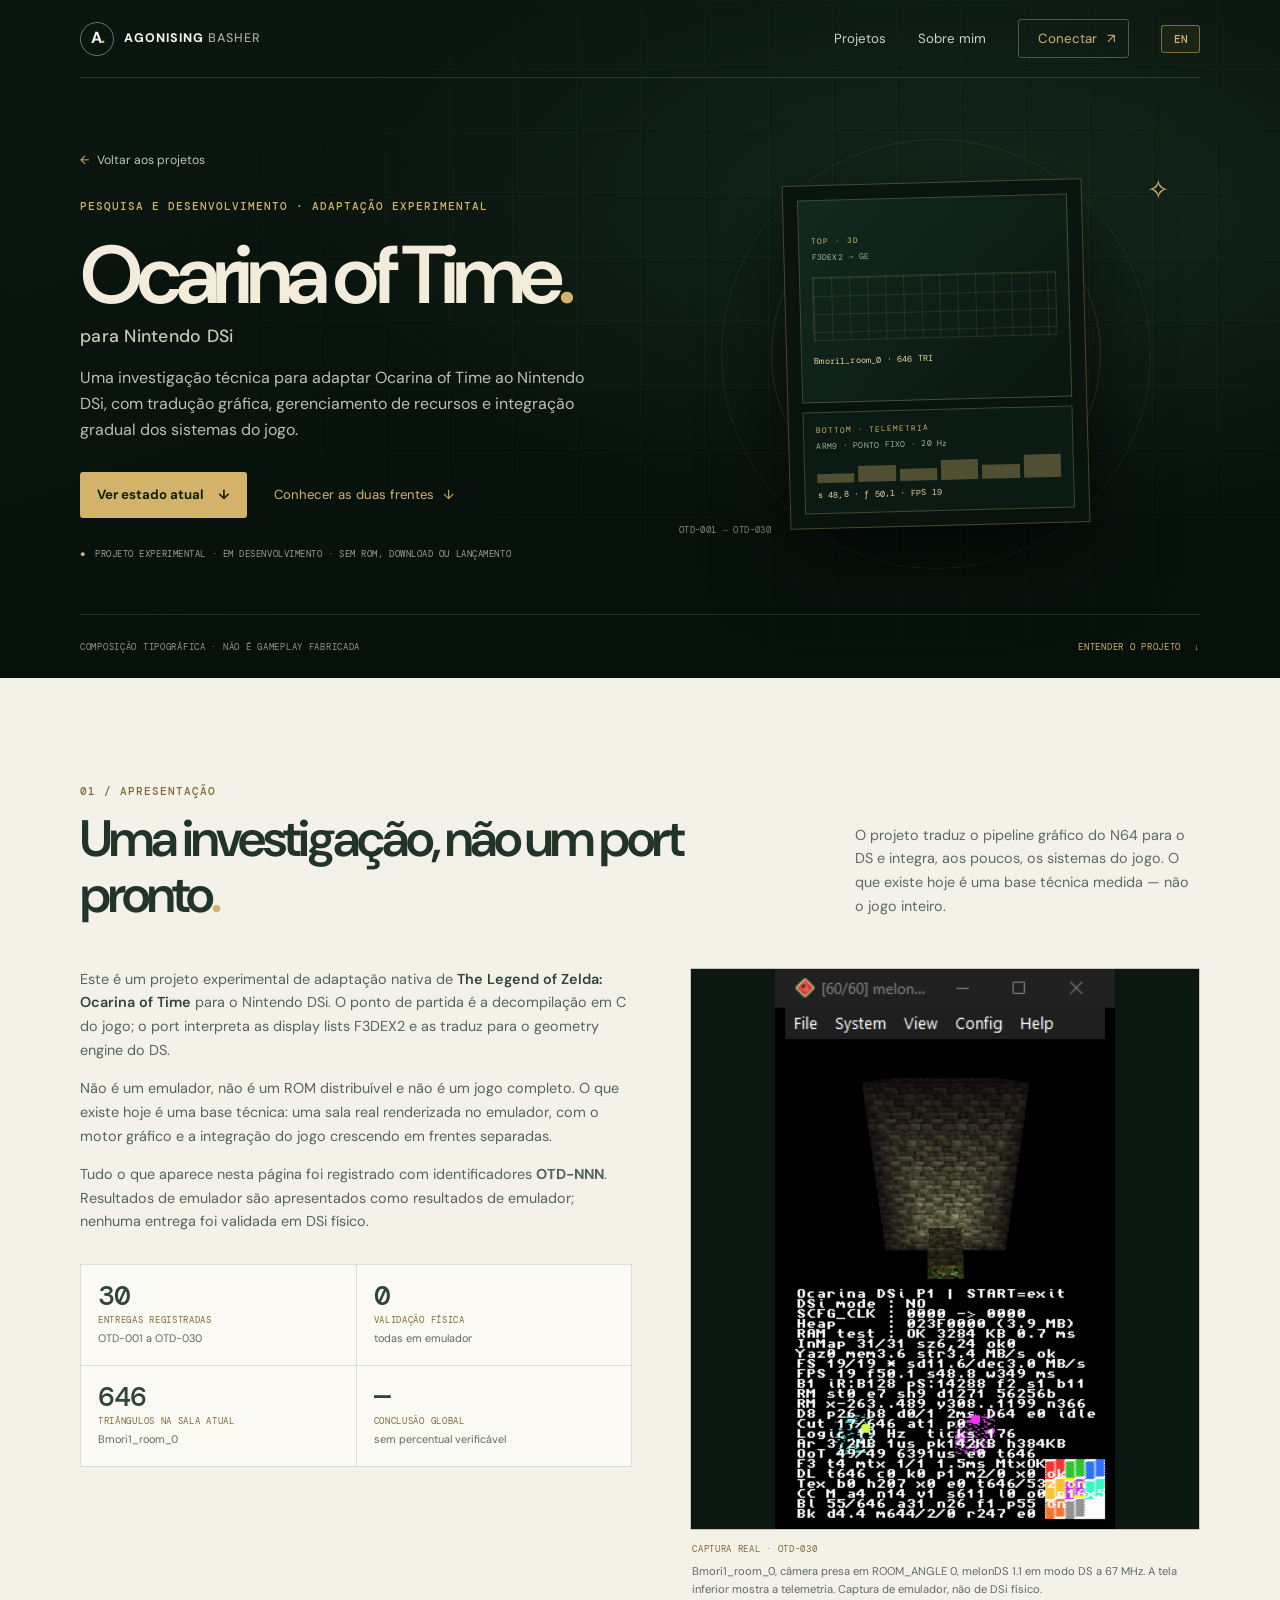
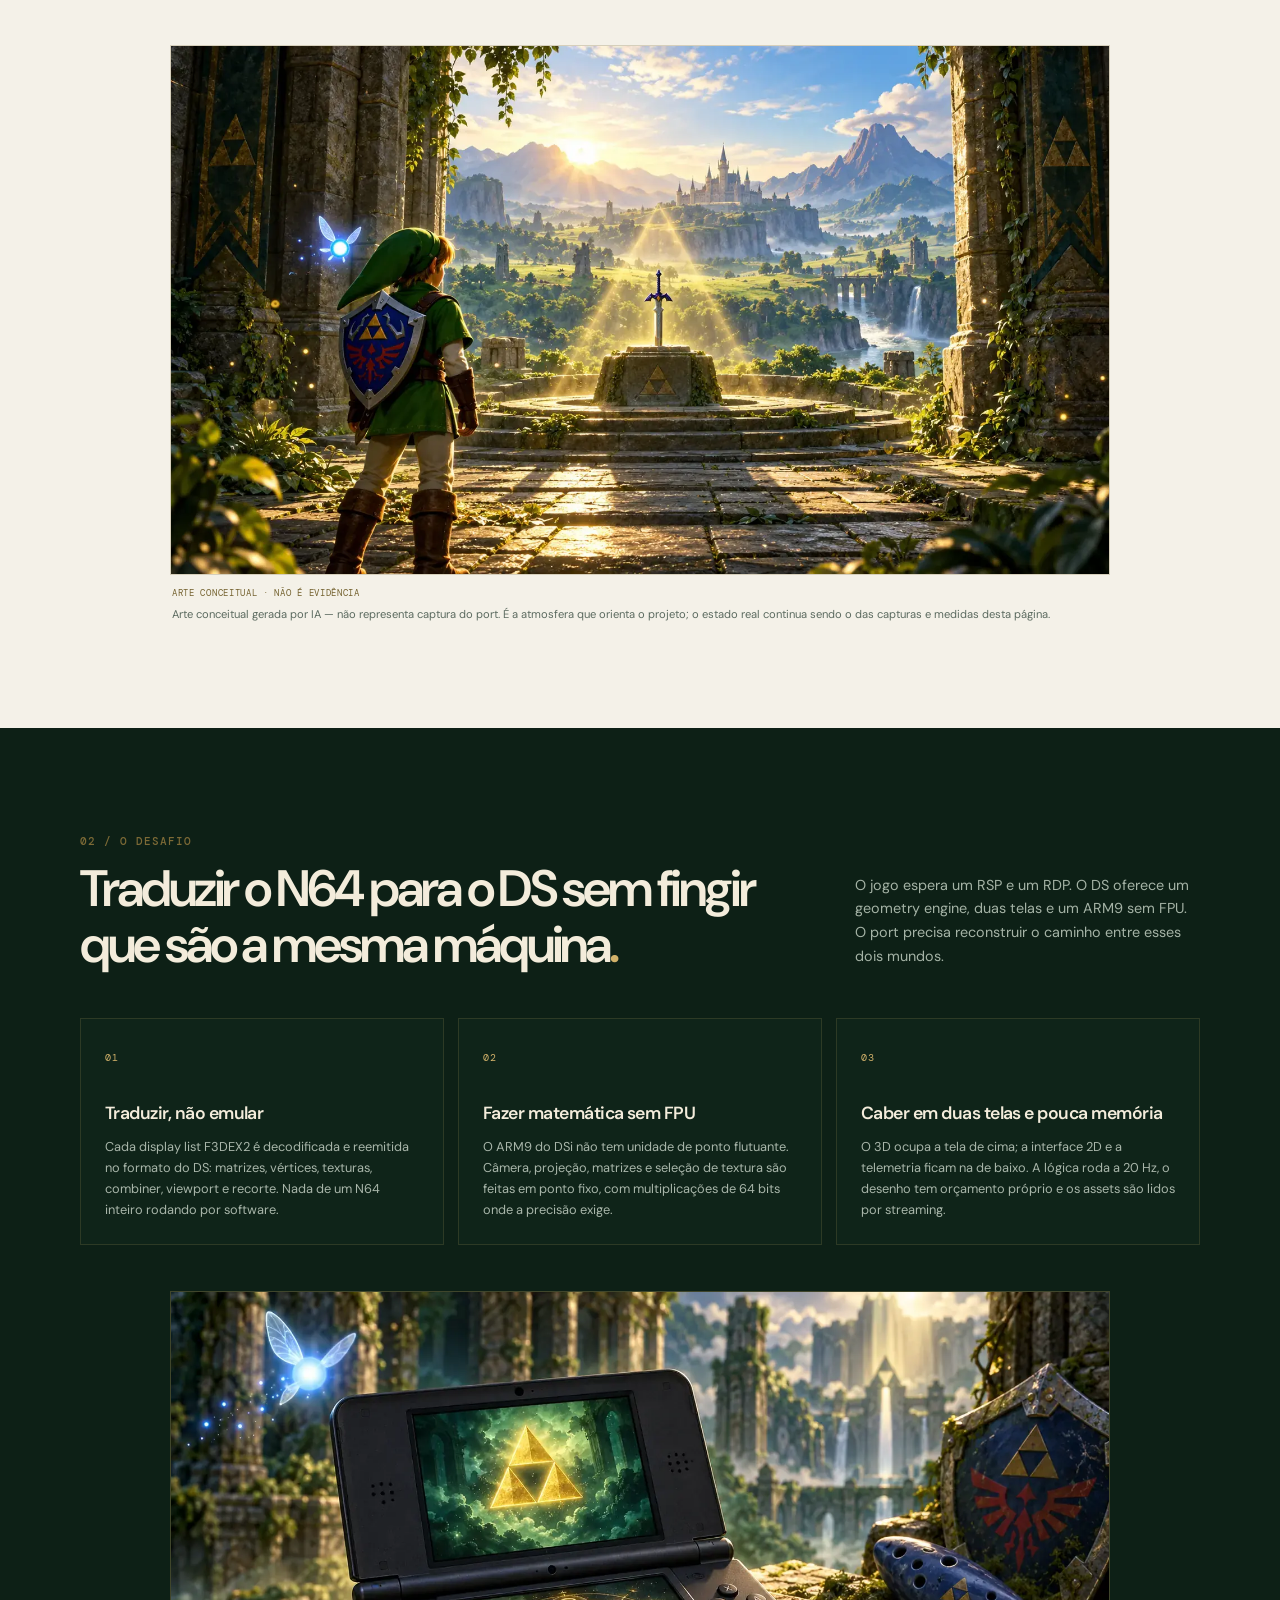
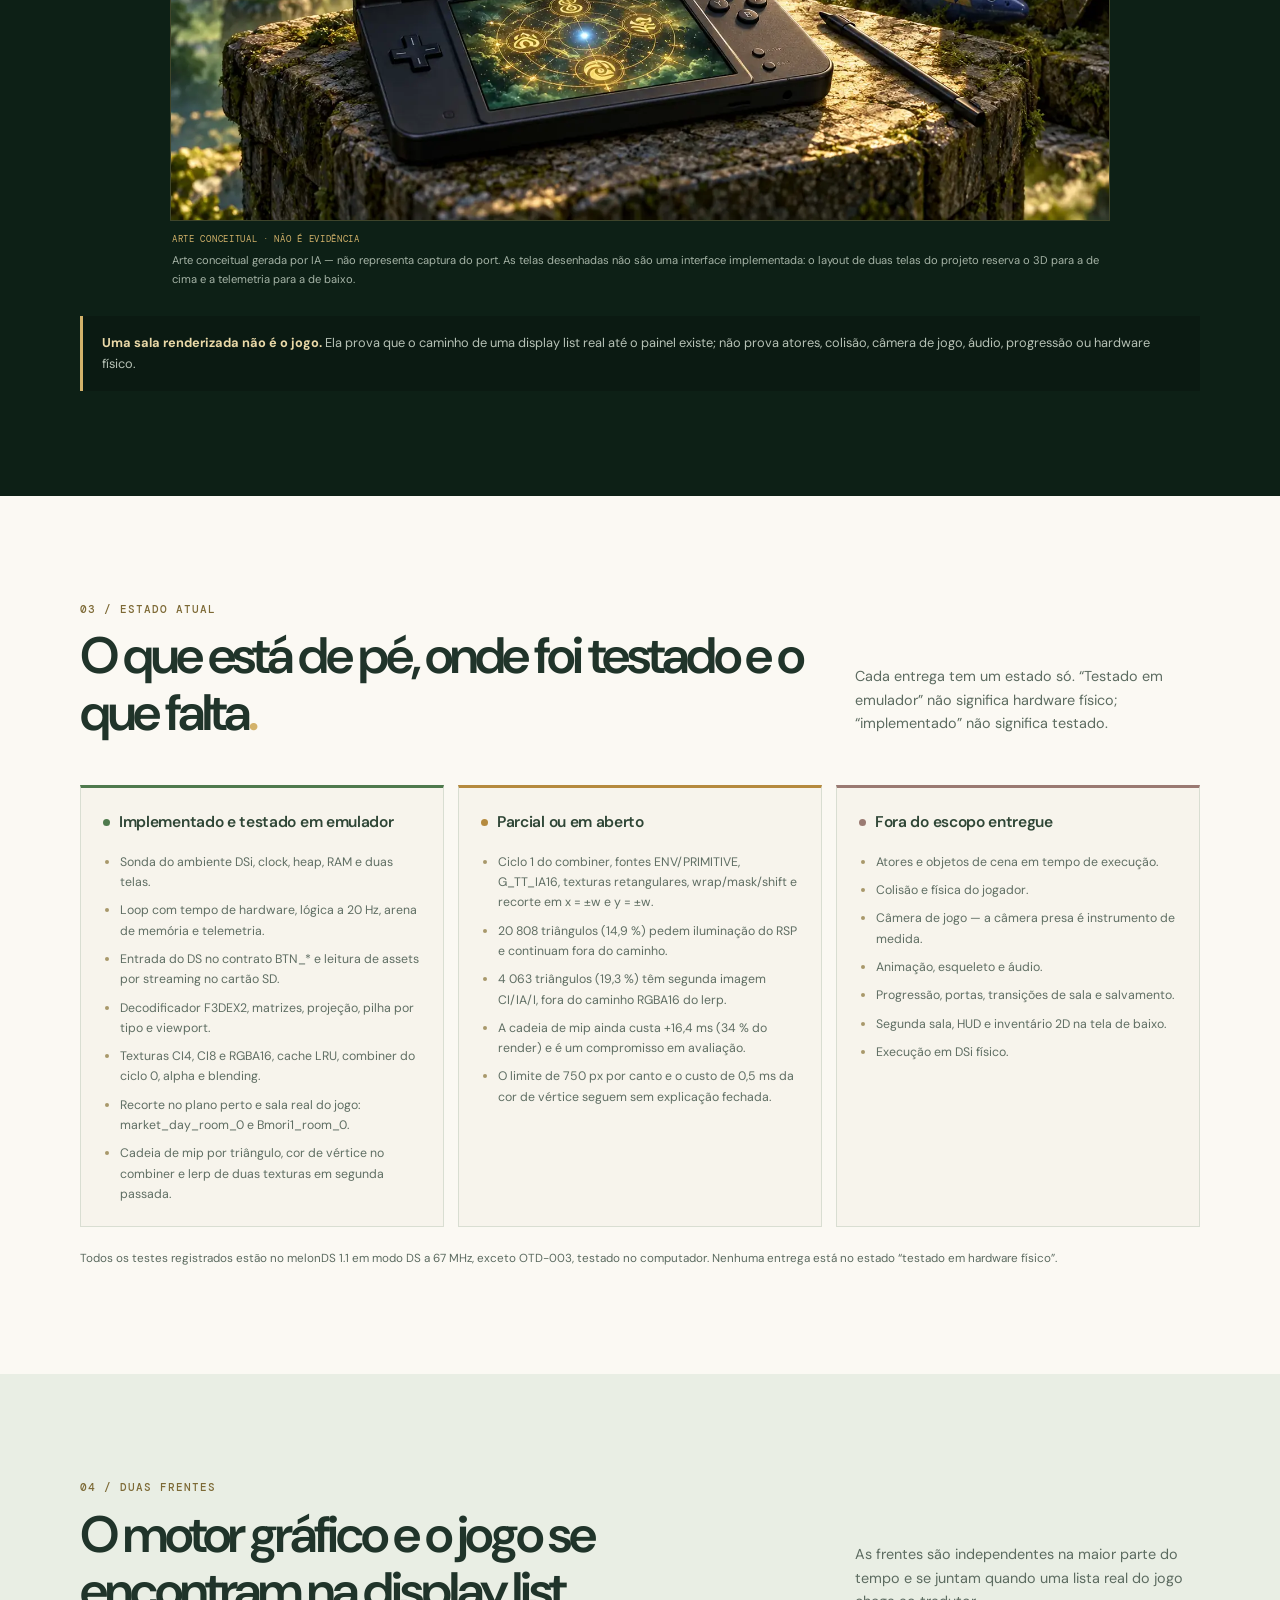
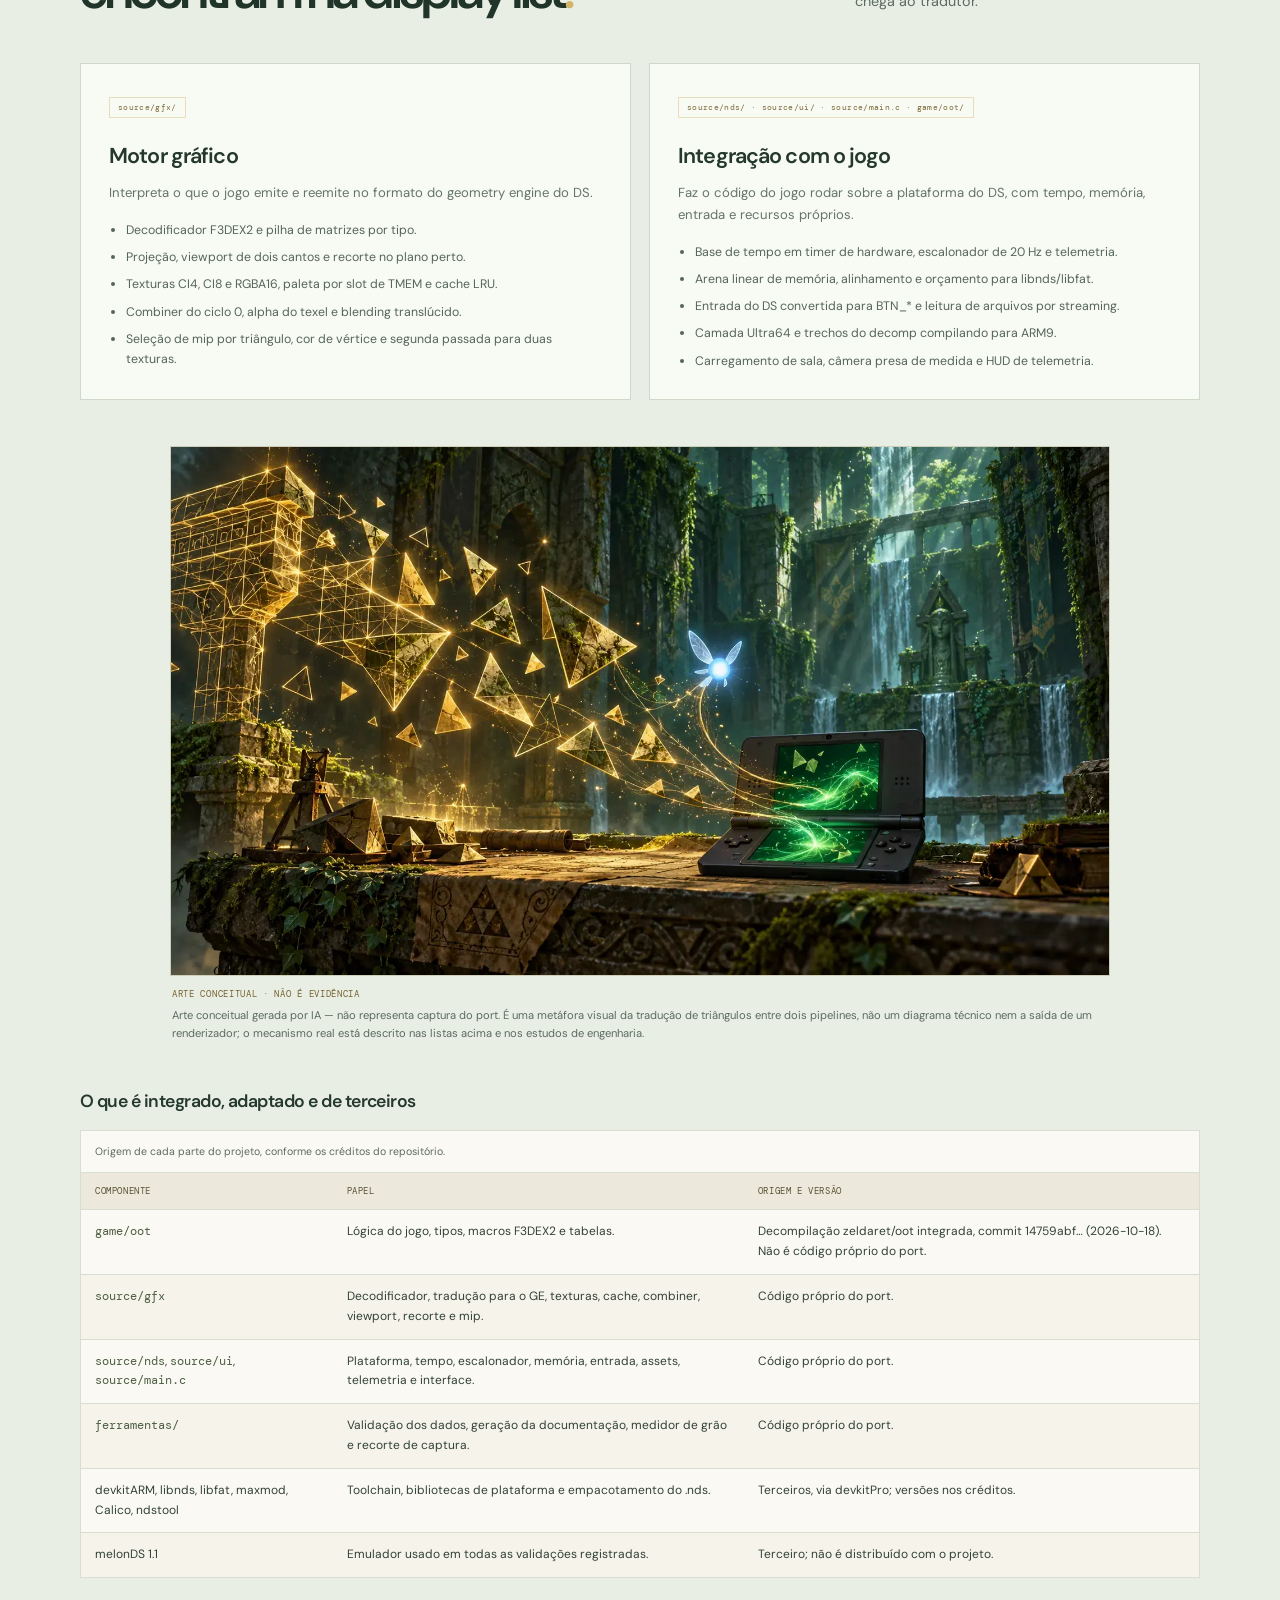
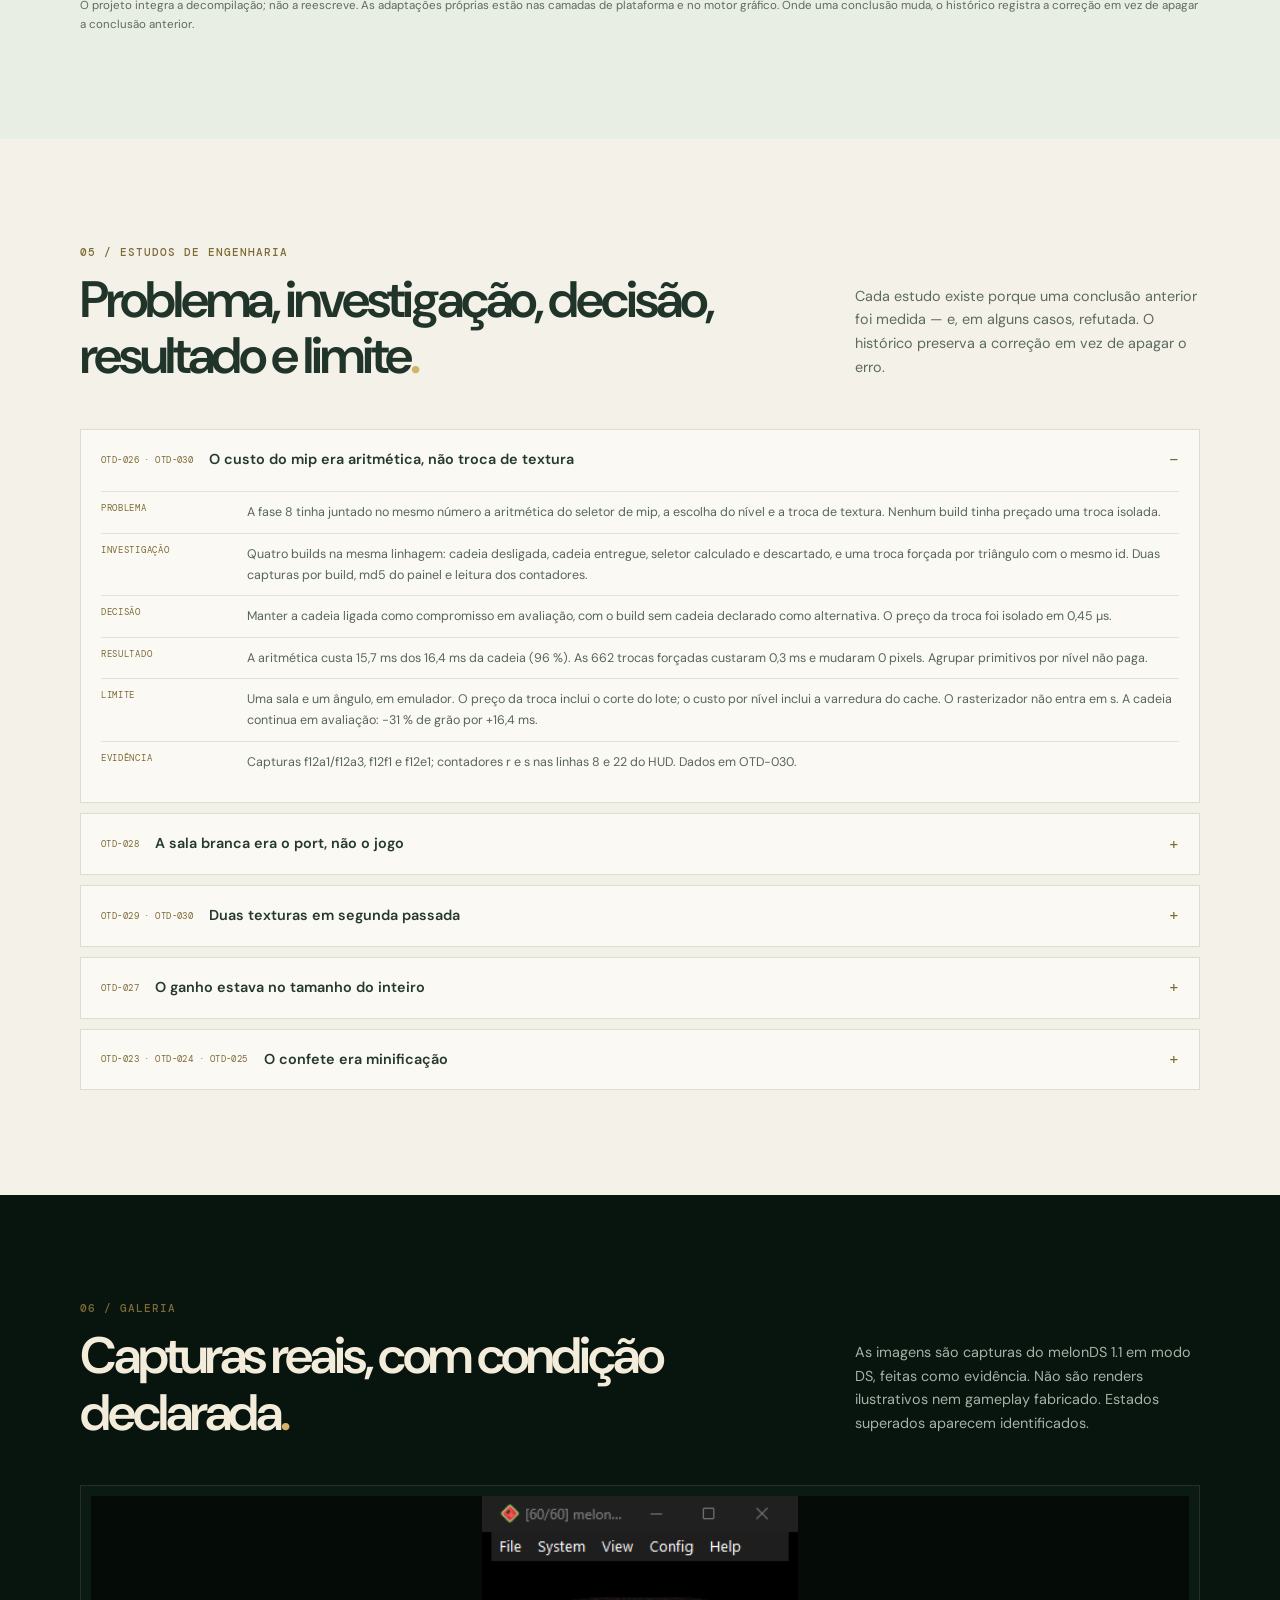
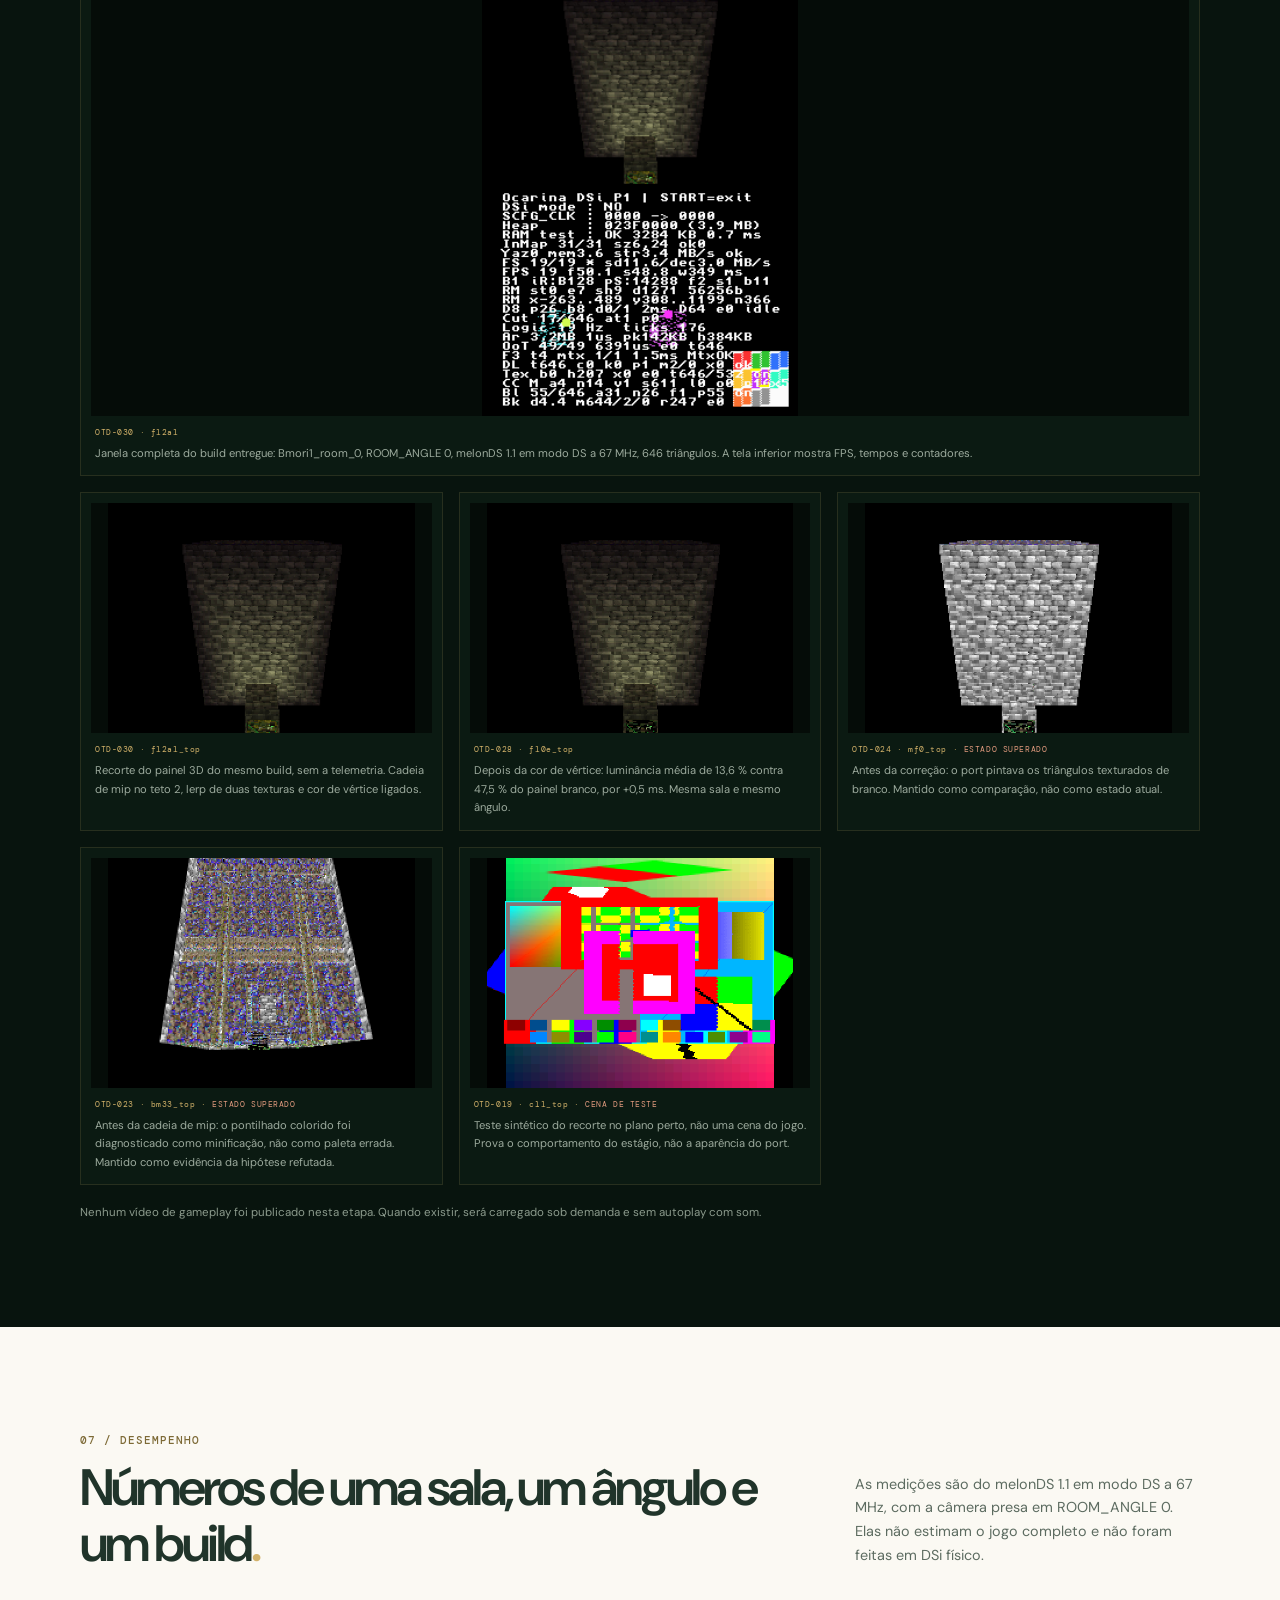
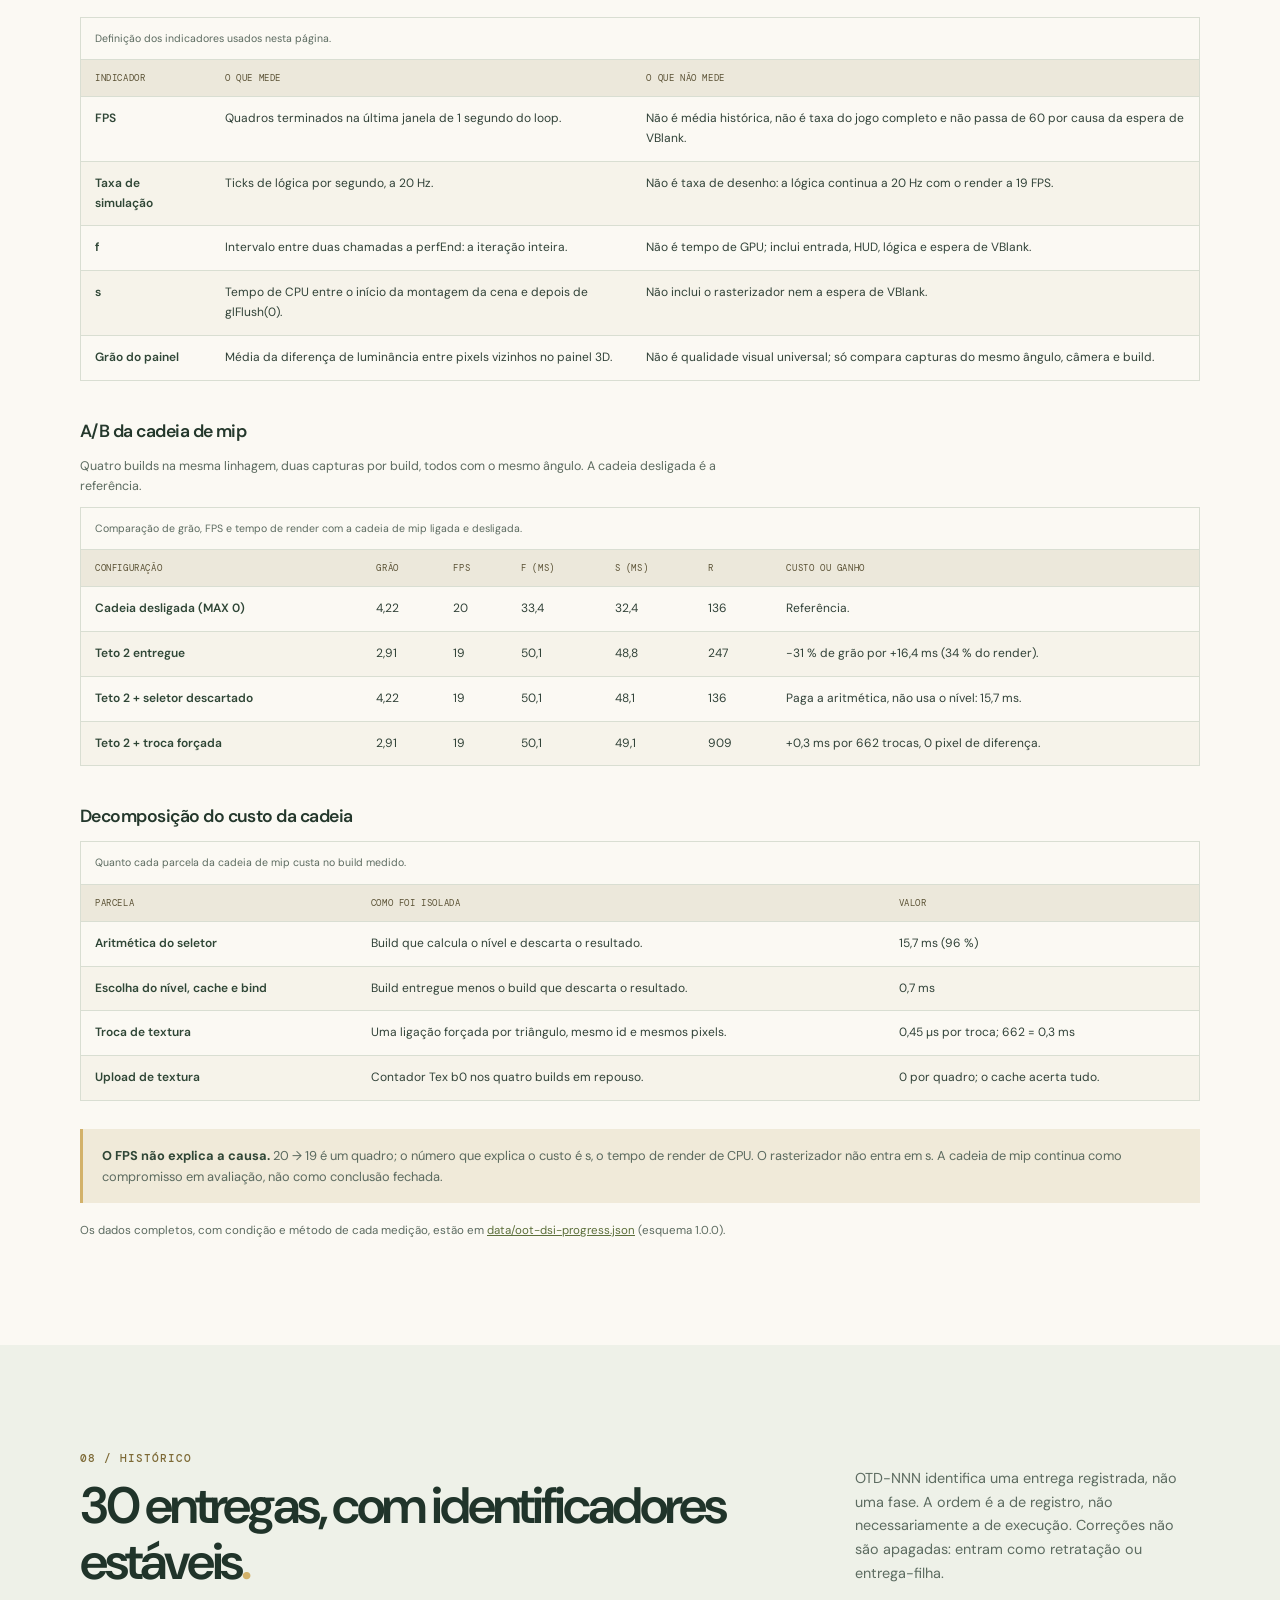
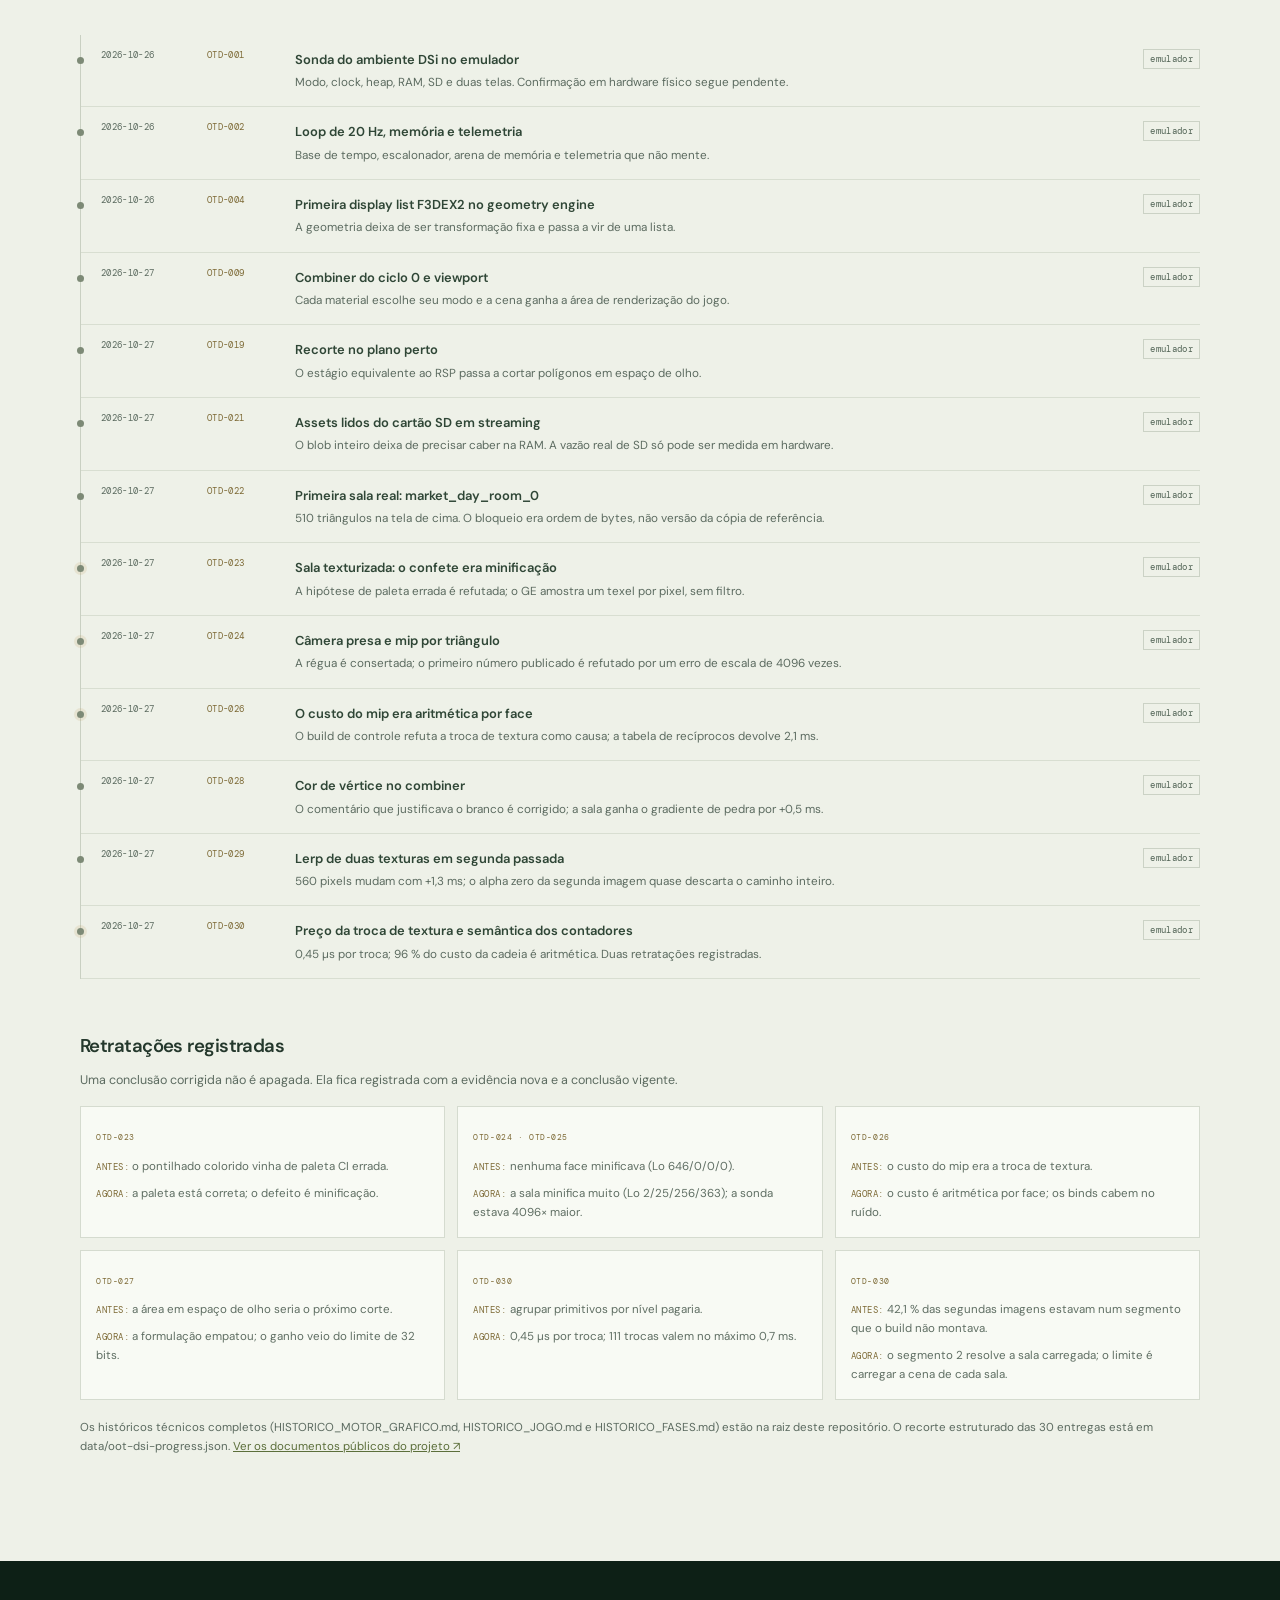
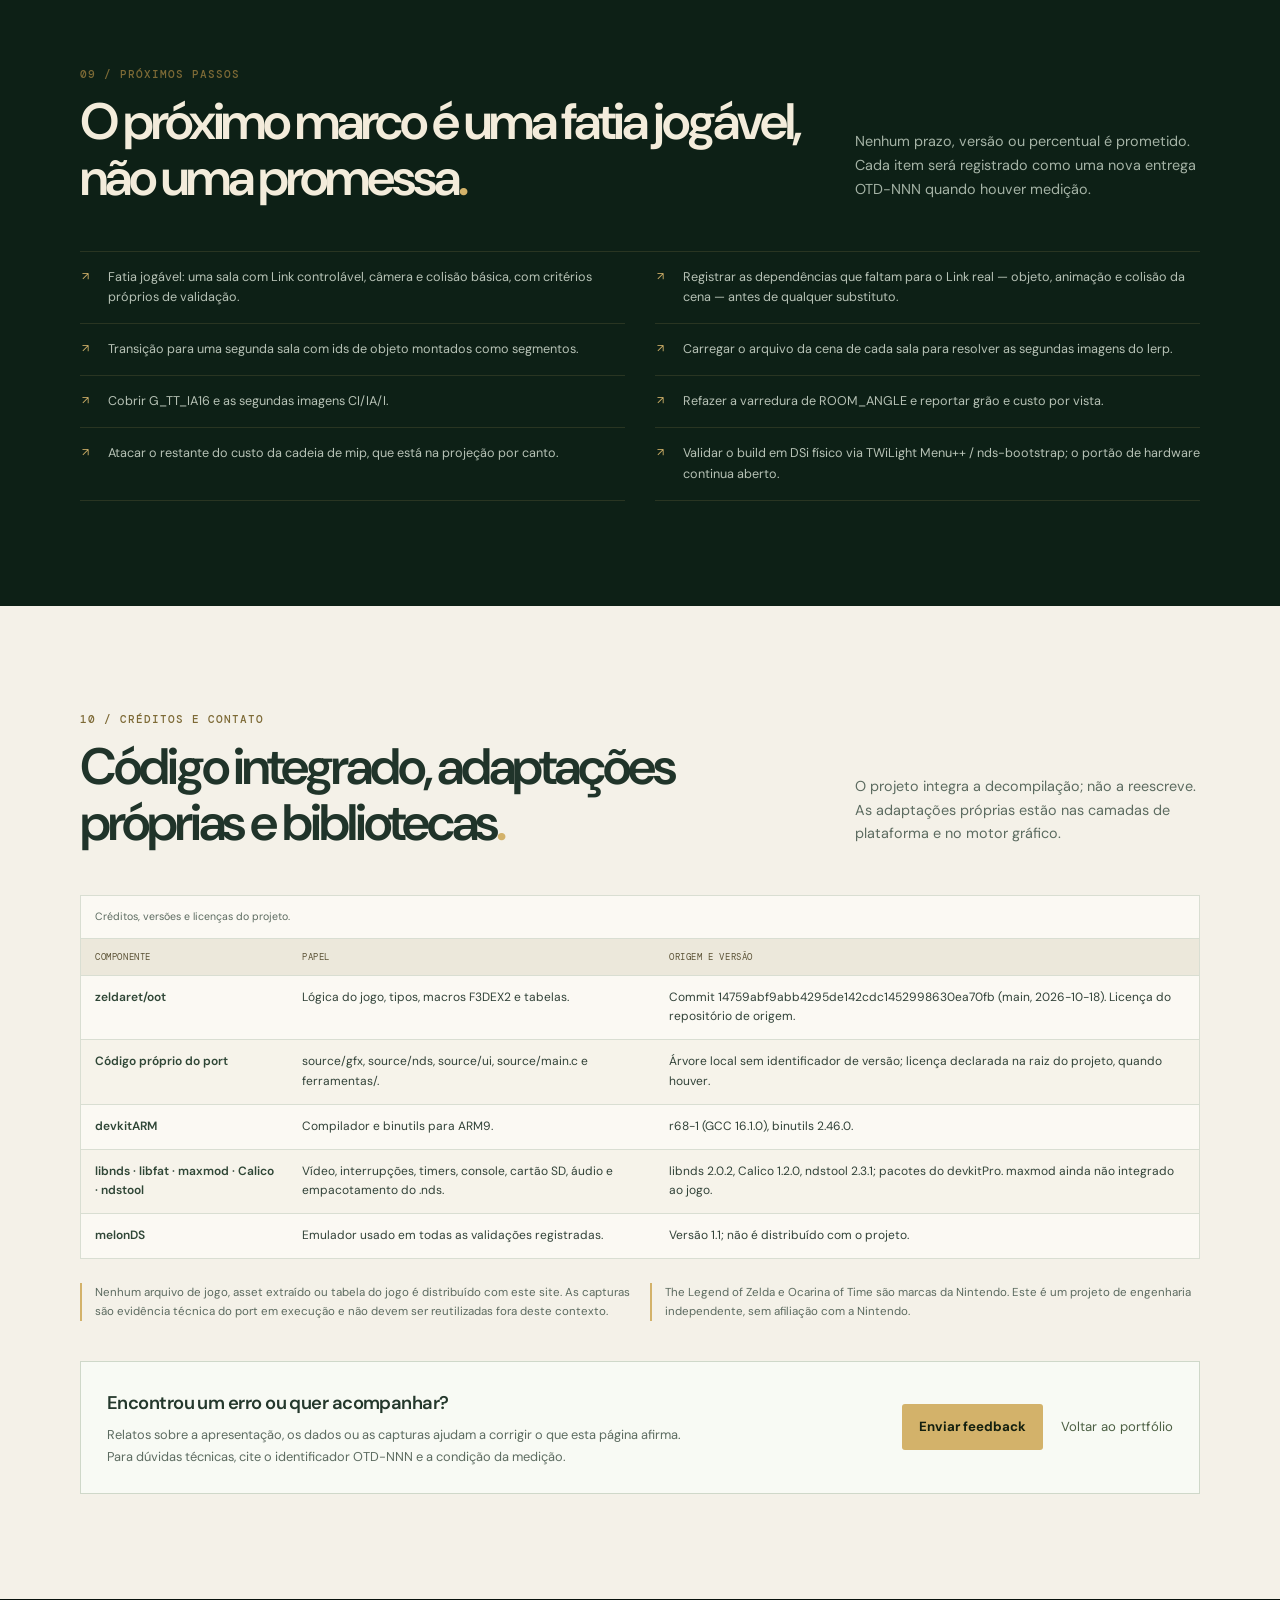
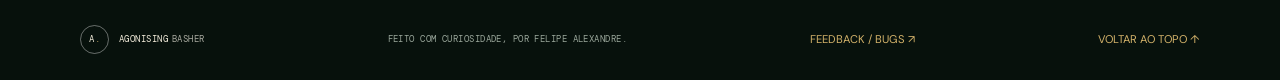
==== docs/index.html @ 027493ad "Publica o site de apresentação em docs/ A página que estava no portfólio agora vive no repositório d" ====
<!doctype html>
<html lang="pt-BR">
<head>
  <meta charset="utf-8">
  <meta name="viewport" content="width=device-width, initial-scale=1">
  <meta name="theme-color" content="#0d1a13">
  <meta name="description" content="Apresentação técnica do projeto experimental de adaptação de Ocarina of Time para Nintendo DSi, com estado, medições e limites." data-i18n-content="ootMetaDescription">
  <title>Ocarina of Time para Nintendo DSi — AgonisingBasher</title>
  <link rel="stylesheet" href="oot.css">
  <script src="oot.js" defer></script>
</head>
<body class="oot-page">
  <header class="site-header oot-header">
    <div class="container header-inner">
      <a class="brand" href="https://agonisingbasher.github.io/personal-website/index.html#inicio" aria-label="AgonisingBasher, início" target="_blank" rel="noreferrer">
        <span class="brand-mark" aria-hidden="true">A<span>.</span></span>
        <span>AGONISING<span class="brand-light">BASHER</span></span>
      </a>
      <nav class="main-nav" aria-label="Navegação principal" data-i18n-aria-label="navLabel">
        <a href="https://agonisingbasher.github.io/personal-website/index.html#projetos" data-i18n="navProjects" target="_blank" rel="noreferrer">Projetos</a>
        <a href="https://agonisingbasher.github.io/personal-website/index.html#sobre" data-i18n="navAbout" target="_blank" rel="noreferrer">Sobre mim</a>
        <a class="nav-contact" href="https://agonisingbasher.github.io/personal-website/index.html#conectar" target="_blank" rel="noreferrer"><span data-i18n="navConnect">Conectar</span> <span aria-hidden="true">↗</span></a>
        <button class="language-toggle" type="button" data-lang-toggle aria-label="Mudar idioma para inglês" title="Mudar idioma para inglês">EN</button>
      </nav>
    </div>
  </header>

  <main>
    <section class="oot-hero" id="inicio">
      <div class="oot-hero-grid" aria-hidden="true"></div>
      <div class="container oot-hero-inner">
        <div class="oot-hero-copy">
          <a class="oot-breadcrumb" href="https://agonisingbasher.github.io/personal-website/index.html#projetos" target="_blank" rel="noreferrer"><span aria-hidden="true">←</span><span data-i18n="ootBreadcrumb">Voltar aos projetos</span></a>
          <p class="eyebrow oot-eyebrow" data-i18n="ootEyebrow">PESQUISA E DESENVOLVIMENTO · ADAPTAÇÃO EXPERIMENTAL</p>
          <h1 data-i18n="ootHeroTitle">Ocarina of Time<span class="oot-period">.</span><small>para Nintendo DSi</small></h1>
          <p class="oot-hero-description" data-i18n="ootHeroDescription">Uma investigação técnica para adaptar Ocarina of Time ao Nintendo DSi, com tradução gráfica, gerenciamento de recursos e integração gradual dos sistemas do jogo.</p>
          <div class="oot-hero-actions">
            <a class="button button-primary" href="#estado"><span data-i18n="ootHeroState">Ver estado atual</span> <span aria-hidden="true">↓</span></a>
            <a class="text-link" href="#motor"><span data-i18n="ootHeroFronts">Conhecer as duas frentes</span> <span aria-hidden="true">↓</span></a>
          </div>
          <p class="oot-hero-note"><span aria-hidden="true">●</span> <span data-i18n="ootHeroNote">PROJETO EXPERIMENTAL · EM DESENVOLVIMENTO · SEM ROM, DOWNLOAD OU LANÇAMENTO</span></p>
        </div>

        <div class="oot-hero-art" aria-hidden="true">
          <div class="oot-art-orbit"></div>
          <div class="oot-art-orbit oot-art-orbit-two"></div>
          <div class="oot-art-compass">✧</div>
          <div class="oot-composition">
            <div class="oot-comp-screen oot-comp-top">
              <span class="oot-comp-label">TOP · 3D</span>
              <span class="oot-comp-code">F3DEX2 → GE</span>
              <div class="oot-comp-wire"></div>
              <span class="oot-comp-room">Bmori1_room_0 · 646 TRI</span>
            </div>
            <div class="oot-comp-screen oot-comp-bottom">
              <span class="oot-comp-label">BOTTOM · TELEMETRIA</span>
              <span class="oot-comp-code">ARM9 · PONTO FIXO · 20 Hz</span>
              <div class="oot-comp-bars"><i></i><i></i><i></i><i></i><i></i><i></i></div>
              <span class="oot-comp-room">s 48,8 · f 50,1 · FPS 19</span>
            </div>
          </div>
          <span class="oot-art-coordinate">OTD-001 → OTD-030</span>
        </div>
      </div>
      <div class="container oot-hero-footer">
        <span data-i18n="ootHeroDiagram">COMPOSIÇÃO TIPOGRÁFICA · NÃO É GAMEPLAY FABRICADA</span>
        <a href="#apresentacao"><span data-i18n="ootHeroScroll">ENTENDER O PROJETO</span> <span aria-hidden="true">↓</span></a>
      </div>
    </section>

    <section class="section-pad oot-intro" id="apresentacao">
      <div class="container">
        <div class="oot-section-heading">
          <div>
            <p class="eyebrow eyebrow-dark" data-i18n="ootIntroEyebrow">01 / APRESENTAÇÃO</p>
            <h2 data-i18n="ootIntroTitle">Uma investigação, não um port pronto<span class="heading-period">.</span></h2>
          </div>
          <p class="section-intro" data-i18n="ootIntroLead">O projeto traduz o pipeline gráfico do N64 para o DS e integra, aos poucos, os sistemas do jogo. O que existe hoje é uma base técnica medida — não o jogo inteiro.</p>
        </div>

        <div class="oot-intro-grid">
          <div class="oot-intro-copy">
            <p data-i18n="ootIntroP1">Este é um projeto experimental de adaptação nativa de <em>The Legend of Zelda: Ocarina of Time</em> para o Nintendo DSi. O ponto de partida é a decompilação em C do jogo; o port interpreta as display lists F3DEX2 e as traduz para o geometry engine do DS.</p>
            <p data-i18n="ootIntroP2">Não é um emulador, não é um ROM distribuível e não é um jogo completo. O que existe hoje é uma base técnica: uma sala real renderizada no emulador, com o motor gráfico e a integração do jogo crescendo em frentes separadas.</p>
            <p data-i18n="ootIntroP3">Tudo o que aparece nesta página foi registrado com identificadores <strong>OTD-NNN</strong>. Resultados de emulador são apresentados como resultados de emulador; nenhuma entrega foi validada em DSi físico.</p>
            <div class="oot-fact-grid" aria-label="Fatos do projeto" data-i18n-aria-label="ootFactsLabel">
              <div class="oot-fact">
                <span class="oot-fact-value">30</span>
                <span class="oot-fact-label" data-i18n="ootFactOneLabel">ENTREGAS REGISTRADAS</span>
                <span class="oot-fact-note" data-i18n="ootFactOneNote">OTD-001 a OTD-030</span>
              </div>
              <div class="oot-fact">
                <span class="oot-fact-value">0</span>
                <span class="oot-fact-label" data-i18n="ootFactTwoLabel">VALIDAÇÃO FÍSICA</span>
                <span class="oot-fact-note" data-i18n="ootFactTwoNote">todas em emulador</span>
              </div>
              <div class="oot-fact">
                <span class="oot-fact-value">646</span>
                <span class="oot-fact-label" data-i18n="ootFactThreeLabel">TRIÂNGULOS NA SALA ATUAL</span>
                <span class="oot-fact-note">Bmori1_room_0</span>
              </div>
              <div class="oot-fact">
                <span class="oot-fact-value">—</span>
                <span class="oot-fact-label" data-i18n="ootFactFourLabel">CONCLUSÃO GLOBAL</span>
                <span class="oot-fact-note" data-i18n="ootFactFourNote">sem percentual verificável</span>
              </div>
            </div>
          </div>

          <figure class="oot-capture">
            <a href="assets/otd-030-f12a1.png" aria-label="Abrir a captura completa em tamanho real" data-i18n-aria-label="ootCaptureOpen">
              <img src="assets/otd-030-f12a1.png" width="272" height="448" alt="Captura da janela do melonDS com a sala Bmori1_room_0 na tela de cima e a telemetria na tela de baixo" data-i18n-alt="ootCaptureAlt" loading="lazy">
            </a>
            <figcaption>
              <span class="oot-capture-tag" data-i18n="ootCaptureTag">CAPTURA REAL · OTD-030</span>
              <span data-i18n="ootCaptureCaption">Bmori1_room_0, câmera presa em ROOM_ANGLE 0, melonDS 1.1 em modo DS a 67 MHz. A tela inferior mostra a telemetria. Captura de emulador, não de DSi físico.</span>
            </figcaption>
          </figure>
        </div>

        <figure class="oot-concept">
          <img src="assets/oot-conceito-aventura.webp" width="1672" height="941" loading="lazy" decoding="async" alt="Arte digital de um jovem de túnica verde e chapéu, visto de costas com um escudo nas costas, em pé entre ruínas de pedra cobertas de trepadeiras; à frente, uma espada cravada num pedestal com o símbolo da Triforce, e ao fundo um vale verde, um castelo e montanhas sob o sol baixo" data-i18n-alt="ootConceptOneAlt">
          <figcaption>
            <span class="oot-concept-tag" data-i18n="ootConceptTag">ARTE CONCEITUAL · NÃO É EVIDÊNCIA</span>
            <span data-i18n="ootConceptOneCaption">Arte conceitual gerada por IA — não representa captura do port. É a atmosfera que orienta o projeto; o estado real continua sendo o das capturas e medidas desta página.</span>
          </figcaption>
        </figure>
      </div>
    </section>

    <section class="section-pad oot-challenge" id="desafio">
      <div class="container">
        <div class="oot-section-heading">
          <div>
            <p class="eyebrow eyebrow-dark" data-i18n="ootChallengeEyebrow">02 / O DESAFIO</p>
            <h2 data-i18n="ootChallengeTitle">Traduzir o N64 para o DS sem fingir que são a mesma máquina<span class="heading-period">.</span></h2>
          </div>
          <p class="section-intro" data-i18n="ootChallengeLead">O jogo espera um RSP e um RDP. O DS oferece um geometry engine, duas telas e um ARM9 sem FPU. O port precisa reconstruir o caminho entre esses dois mundos.</p>
        </div>

        <div class="oot-challenge-grid">
          <article class="oot-challenge-card">
            <span class="oot-card-number">01</span>
            <h3 data-i18n="ootChallengeOneTitle">Traduzir, não emular</h3>
            <p data-i18n="ootChallengeOneText">Cada display list F3DEX2 é decodificada e reemitida no formato do DS: matrizes, vértices, texturas, combiner, viewport e recorte. Nada de um N64 inteiro rodando por software.</p>
          </article>
          <article class="oot-challenge-card">
            <span class="oot-card-number">02</span>
            <h3 data-i18n="ootChallengeTwoTitle">Fazer matemática sem FPU</h3>
            <p data-i18n="ootChallengeTwoText">O ARM9 do DSi não tem unidade de ponto flutuante. Câmera, projeção, matrizes e seleção de textura são feitas em ponto fixo, com multiplicações de 64 bits onde a precisão exige.</p>
          </article>
          <article class="oot-challenge-card">
            <span class="oot-card-number">03</span>
            <h3 data-i18n="ootChallengeThreeTitle">Caber em duas telas e pouca memória</h3>
            <p data-i18n="ootChallengeThreeText">O 3D ocupa a tela de cima; a interface 2D e a telemetria ficam na de baixo. A lógica roda a 20 Hz, o desenho tem orçamento próprio e os assets são lidos por streaming.</p>
          </article>
        </div>

        <figure class="oot-concept oot-concept-dark">
          <img src="assets/oot-conceito-duas-telas.webp" width="1672" height="941" loading="lazy" decoding="async" alt="Arte digital de um console portátil de duas telas apoiado num bloco de pedra com musgo: a tela de cima mostra um triângulo dourado sobre nuvens verdes e a tela de baixo mostra símbolos luminosos dispostos em círculo, com uma ocarina azul, um escudo e uma caneta stylus ao lado, diante de ruínas e de um castelo ao longe" data-i18n-alt="ootConceptThreeAlt">
          <figcaption>
            <span class="oot-concept-tag" data-i18n="ootConceptTag">ARTE CONCEITUAL · NÃO É EVIDÊNCIA</span>
            <span data-i18n="ootConceptThreeCaption">Arte conceitual gerada por IA — não representa captura do port. As telas desenhadas não são uma interface implementada: o layout de duas telas do projeto reserva o 3D para a de cima e a telemetria para a de baixo.</span>
          </figcaption>
        </figure>

        <p class="oot-caveat"><strong data-i18n="ootChallengeCaveatStrong">Uma sala renderizada não é o jogo.</strong> <span data-i18n="ootChallengeCaveatText">Ela prova que o caminho de uma display list real até o painel existe; não prova atores, colisão, câmera de jogo, áudio, progressão ou hardware físico.</span></p>
      </div>
    </section>

    <section class="section-pad oot-state" id="estado">
      <div class="container">
        <div class="oot-section-heading">
          <div>
            <p class="eyebrow eyebrow-dark" data-i18n="ootStateEyebrow">03 / ESTADO ATUAL</p>
            <h2 data-i18n="ootStateTitle">O que está de pé, onde foi testado e o que falta<span class="heading-period">.</span></h2>
          </div>
          <p class="section-intro" data-i18n="ootStateLead">Cada entrega tem um estado só. “Testado em emulador” não significa hardware físico; “implementado” não significa testado.</p>
        </div>

        <div class="oot-state-grid">
          <article class="oot-state-column oot-state-done">
            <div class="oot-state-heading">
              <span class="oot-state-dot" aria-hidden="true"></span>
              <h3 data-i18n="ootStateDoneTitle">Implementado e testado em emulador</h3>
            </div>
            <ul>
              <li data-i18n="ootStateDoneOne">Sonda do ambiente DSi, clock, heap, RAM e duas telas.</li>
              <li data-i18n="ootStateDoneTwo">Loop com tempo de hardware, lógica a 20 Hz, arena de memória e telemetria.</li>
              <li data-i18n="ootStateDoneThree">Entrada do DS no contrato BTN_* e leitura de assets por streaming no cartão SD.</li>
              <li data-i18n="ootStateDoneFour">Decodificador F3DEX2, matrizes, projeção, pilha por tipo e viewport.</li>
              <li data-i18n="ootStateDoneFive">Texturas CI4, CI8 e RGBA16, cache LRU, combiner do ciclo 0, alpha e blending.</li>
              <li data-i18n="ootStateDoneSix">Recorte no plano perto e sala real do jogo: market_day_room_0 e Bmori1_room_0.</li>
              <li data-i18n="ootStateDoneSeven">Cadeia de mip por triângulo, cor de vértice no combiner e lerp de duas texturas em segunda passada.</li>
            </ul>
          </article>

          <article class="oot-state-column oot-state-partial">
            <div class="oot-state-heading">
              <span class="oot-state-dot" aria-hidden="true"></span>
              <h3 data-i18n="ootStatePartialTitle">Parcial ou em aberto</h3>
            </div>
            <ul>
              <li data-i18n="ootStatePartialOne">Ciclo 1 do combiner, fontes ENV/PRIMITIVE, G_TT_IA16, texturas retangulares, wrap/mask/shift e recorte em x = ±w e y = ±w.</li>
              <li data-i18n="ootStatePartialTwo">20 808 triângulos (14,9 %) pedem iluminação do RSP e continuam fora do caminho.</li>
              <li data-i18n="ootStatePartialThree">4 063 triângulos (19,3 %) têm segunda imagem CI/IA/I, fora do caminho RGBA16 do lerp.</li>
              <li data-i18n="ootStatePartialFour">A cadeia de mip ainda custa +16,4 ms (34 % do render) e é um compromisso em avaliação.</li>
              <li data-i18n="ootStatePartialFive">O limite de 750 px por canto e o custo de 0,5 ms da cor de vértice seguem sem explicação fechada.</li>
            </ul>
          </article>

          <article class="oot-state-column oot-state-missing">
            <div class="oot-state-heading">
              <span class="oot-state-dot" aria-hidden="true"></span>
              <h3 data-i18n="ootStateMissingTitle">Fora do escopo entregue</h3>
            </div>
            <ul>
              <li data-i18n="ootStateMissingOne">Atores e objetos de cena em tempo de execução.</li>
              <li data-i18n="ootStateMissingTwo">Colisão e física do jogador.</li>
              <li data-i18n="ootStateMissingThree">Câmera de jogo — a câmera presa é instrumento de medida.</li>
              <li data-i18n="ootStateMissingFour">Animação, esqueleto e áudio.</li>
              <li data-i18n="ootStateMissingFive">Progressão, portas, transições de sala e salvamento.</li>
              <li data-i18n="ootStateMissingSix">Segunda sala, HUD e inventário 2D na tela de baixo.</li>
              <li data-i18n="ootStateMissingSeven">Execução em DSi físico.</li>
            </ul>
          </article>
        </div>

        <p class="oot-state-note" data-i18n="ootStateNote">Todos os testes registrados estão no melonDS 1.1 em modo DS a 67 MHz, exceto OTD-003, testado no computador. Nenhuma entrega está no estado “testado em hardware físico”.</p>
      </div>
    </section>

    <section class="section-pad oot-fronts" id="motor">
      <div class="container">
        <div class="oot-section-heading">
          <div>
            <p class="eyebrow eyebrow-dark" data-i18n="ootFrontsEyebrow">04 / DUAS FRENTES</p>
            <h2 data-i18n="ootFrontsTitle">O motor gráfico e o jogo se encontram na display list<span class="heading-period">.</span></h2>
          </div>
          <p class="section-intro" data-i18n="ootFrontsLead">As frentes são independentes na maior parte do tempo e se juntam quando uma lista real do jogo chega ao tradutor.</p>
        </div>

        <div class="oot-fronts-grid">
          <article class="oot-front-card">
            <span class="oot-front-tag">source/gfx/</span>
            <h3 data-i18n="ootGfxTitle">Motor gráfico</h3>
            <p data-i18n="ootGfxText">Interpreta o que o jogo emite e reemite no formato do geometry engine do DS.</p>
            <ul>
              <li data-i18n="ootGfxOne">Decodificador F3DEX2 e pilha de matrizes por tipo.</li>
              <li data-i18n="ootGfxTwo">Projeção, viewport de dois cantos e recorte no plano perto.</li>
              <li data-i18n="ootGfxThree">Texturas CI4, CI8 e RGBA16, paleta por slot de TMEM e cache LRU.</li>
              <li data-i18n="ootGfxFour">Combiner do ciclo 0, alpha do texel e blending translúcido.</li>
              <li data-i18n="ootGfxFive">Seleção de mip por triângulo, cor de vértice e segunda passada para duas texturas.</li>
            </ul>
          </article>

          <article class="oot-front-card">
            <span class="oot-front-tag">source/nds/ · source/ui/ · source/main.c · game/oot/</span>
            <h3 data-i18n="ootGameTitle">Integração com o jogo</h3>
            <p data-i18n="ootGameText">Faz o código do jogo rodar sobre a plataforma do DS, com tempo, memória, entrada e recursos próprios.</p>
            <ul>
              <li data-i18n="ootGameOne">Base de tempo em timer de hardware, escalonador de 20 Hz e telemetria.</li>
              <li data-i18n="ootGameTwo">Arena linear de memória, alinhamento e orçamento para libnds/libfat.</li>
              <li data-i18n="ootGameThree">Entrada do DS convertida para BTN_* e leitura de arquivos por streaming.</li>
              <li data-i18n="ootGameFour">Camada Ultra64 e trechos do decomp compilando para ARM9.</li>
              <li data-i18n="ootGameFive">Carregamento de sala, câmera presa de medida e HUD de telemetria.</li>
            </ul>
          </article>
        </div>

        <figure class="oot-concept">
          <img src="assets/oot-conceito-motor-grafico.webp" width="1672" height="941" loading="lazy" decoding="async" alt="Arte digital de triângulos dourados brilhantes, alguns em arame e alguns espelhando vegetação, que se desprendem de uma estrutura em wireframe à esquerda e são atraídos para um console portátil aberto à direita, enquanto uma fada azul atravessa o ar; ao fundo, ruínas verdes com cachoeiras" data-i18n-alt="ootConceptTwoAlt">
          <figcaption>
            <span class="oot-concept-tag" data-i18n="ootConceptTag">ARTE CONCEITUAL · NÃO É EVIDÊNCIA</span>
            <span data-i18n="ootConceptTwoCaption">Arte conceitual gerada por IA — não representa captura do port. É uma metáfora visual da tradução de triângulos entre dois pipelines, não um diagrama técnico nem a saída de um renderizador; o mecanismo real está descrito nas listas acima e nos estudos de engenharia.</span>
          </figcaption>
        </figure>

        <div class="oot-origins">
          <h3 data-i18n="ootOriginsTitle">O que é integrado, adaptado e de terceiros</h3>
          <p class="oot-table-hint" data-i18n="ootTableHint">Deslize a tabela para o lado para ver todas as colunas.</p>
          <div class="oot-table-wrap" role="region" tabindex="0" aria-label="Tabela com rolagem horizontal" data-i18n-aria-label="ootTableScroll">
            <table class="oot-table">
              <caption data-i18n="ootOriginsCaption">Origem de cada parte do projeto, conforme os créditos do repositório.</caption>
              <thead>
                <tr>
                  <th scope="col" data-i18n="ootCreditsTableComponent">Componente</th>
                  <th scope="col" data-i18n="ootCreditsTableRole">Papel</th>
                  <th scope="col" data-i18n="ootCreditsTableSource">Origem</th>
                </tr>
              </thead>
              <tbody>
                <tr>
                  <td><code>game/oot</code></td>
                  <td data-i18n="ootOriginDecompRole">Lógica do jogo, tipos, macros F3DEX2 e tabelas.</td>
                  <td data-i18n="ootOriginDecompSource">Decompilação zeldaret/oot integrada, commit 14759abf… (2026-10-18). Não é código próprio do port.</td>
                </tr>
                <tr>
                  <td><code>source/gfx</code></td>
                  <td data-i18n="ootOriginGfxRole">Decodificador, tradução para o GE, texturas, cache, combiner, viewport, recorte e mip.</td>
                  <td data-i18n="ootOriginOwn">Código próprio do port.</td>
                </tr>
                <tr>
                  <td><code>source/nds</code>, <code>source/ui</code>, <code>source/main.c</code></td>
                  <td data-i18n="ootOriginPlatformRole">Plataforma, tempo, escalonador, memória, entrada, assets, telemetria e interface.</td>
                  <td data-i18n="ootOriginOwn">Código próprio do port.</td>
                </tr>
                <tr>
                  <td><code>ferramentas/</code></td>
                  <td data-i18n="ootOriginToolsRole">Validação dos dados, geração da documentação, medidor de grão e recorte de captura.</td>
                  <td data-i18n="ootOriginOwn">Código próprio do port.</td>
                </tr>
                <tr>
                  <td>devkitARM, libnds, libfat, maxmod, Calico, ndstool</td>
                  <td data-i18n="ootOriginLibsRole">Toolchain, bibliotecas de plataforma e empacotamento do .nds.</td>
                  <td data-i18n="ootOriginLibsSource">Terceiros, via devkitPro; versões nos créditos.</td>
                </tr>
                <tr>
                  <td>melonDS 1.1</td>
                  <td data-i18n="ootOriginEmuRole">Emulador usado em todas as validações registradas.</td>
                  <td data-i18n="ootOriginEmuSource">Terceiro; não é distribuído com o projeto.</td>
                </tr>
              </tbody>
            </table>
          </div>
          <p class="oot-small-note" data-i18n="ootOriginsNote">O projeto integra a decompilação; não a reescreve. As adaptações próprias estão nas camadas de plataforma e no motor gráfico. Onde uma conclusão muda, o histórico registra a correção em vez de apagar a conclusão anterior.</p>
        </div>
      </div>
    </section>

    <section class="section-pad oot-studies" id="estudos">
      <div class="container">
        <div class="oot-section-heading">
          <div>
            <p class="eyebrow eyebrow-dark" data-i18n="ootStudiesEyebrow">05 / ESTUDOS DE ENGENHARIA</p>
            <h2 data-i18n="ootStudiesTitle">Problema, investigação, decisão, resultado e limite<span class="heading-period">.</span></h2>
          </div>
          <p class="section-intro" data-i18n="ootStudiesLead">Cada estudo existe porque uma conclusão anterior foi medida — e, em alguns casos, refutada. O histórico preserva a correção em vez de apagar o erro.</p>
        </div>

        <div class="oot-studies-list">
          <details class="oot-study" open>
            <summary>
              <span class="oot-study-id">OTD-026 · OTD-030</span>
              <span data-i18n="ootStudyOneTitle">O custo do mip era aritmética, não troca de textura</span>
            </summary>
            <dl class="oot-study-grid">
              <dt data-i18n="ootLabelProblem">Problema</dt>
              <dd data-i18n="ootStudyOneProblem">A fase 8 tinha juntado no mesmo número a aritmética do seletor de mip, a escolha do nível e a troca de textura. Nenhum build tinha preçado uma troca isolada.</dd>
              <dt data-i18n="ootLabelInvestigation">Investigação</dt>
              <dd data-i18n="ootStudyOneInvestigation">Quatro builds na mesma linhagem: cadeia desligada, cadeia entregue, seletor calculado e descartado, e uma troca forçada por triângulo com o mesmo id. Duas capturas por build, md5 do painel e leitura dos contadores.</dd>
              <dt data-i18n="ootLabelDecision">Decisão</dt>
              <dd data-i18n="ootStudyOneDecision">Manter a cadeia ligada como compromisso em avaliação, com o build sem cadeia declarado como alternativa. O preço da troca foi isolado em 0,45 µs.</dd>
              <dt data-i18n="ootLabelResult">Resultado</dt>
              <dd data-i18n="ootStudyOneResult">A aritmética custa 15,7 ms dos 16,4 ms da cadeia (96 %). As 662 trocas forçadas custaram 0,3 ms e mudaram 0 pixels. Agrupar primitivos por nível não paga.</dd>
              <dt data-i18n="ootLabelLimit">Limite</dt>
              <dd data-i18n="ootStudyOneLimit">Uma sala e um ângulo, em emulador. O preço da troca inclui o corte do lote; o custo por nível inclui a varredura do cache. O rasterizador não entra em s. A cadeia continua em avaliação: −31 % de grão por +16,4 ms.</dd>
              <dt data-i18n="ootLabelEvidence">Evidência</dt>
              <dd data-i18n="ootStudyOneEvidence">Capturas f12a1/f12a3, f12f1 e f12e1; contadores r e s nas linhas 8 e 22 do HUD. Dados em OTD-030.</dd>
            </dl>
          </details>

          <details class="oot-study">
            <summary>
              <span class="oot-study-id">OTD-028</span>
              <span data-i18n="ootStudyTwoTitle">A sala branca era o port, não o jogo</span>
            </summary>
            <dl class="oot-study-grid">
              <dt data-i18n="ootLabelProblem">Problema</dt>
              <dd data-i18n="ootStudyTwoProblem">A sala parecia sem cor. O comentário do tradutor justificava o branco com uma medição falsa: dizia que 605 de 979 vértices tinham azul acima do vermelho e que a cor de vértice não era cor.</dd>
              <dt data-i18n="ootLabelInvestigation">Investigação</dt>
              <dd data-i18n="ootStudyTwoInvestigation">Censo dos 979 vértices da sala e das 359 salas extraídas, além de um A/B com um único interruptor: GE_VTX_SHADE 0 contra 1 na mesma linhagem.</dd>
              <dt data-i18n="ootLabelDecision">Decisão</dt>
              <dd data-i18n="ootStudyTwoDecision">Usar a cor de vértice no MODULATE quando não há iluminação, como a própria lista da sala pede.</dd>
              <dt data-i18n="ootLabelResult">Resultado</dt>
              <dd data-i18n="ootStudyTwoResult">Zero de 979 vértices com azul acima do vermelho; média (96, 81, 59). A luminância do painel caiu 71 % (47,5 % → 13,6 %) e a pedra ganhou gradiente, por +0,5 ms e sem mudar o FPS.</dd>
              <dt data-i18n="ootLabelLimit">Limite</dt>
              <dd data-i18n="ootStudyTwoLimit">A conferência é contra o que a lista pede, não contra uma referência do N64. Só uma sala foi vista no emulador; as outras 358 foram lidas offline. 14,9 % dos triângulos ainda precisam de iluminação do RSP.</dd>
              <dt data-i18n="ootLabelEvidence">Evidência</dt>
              <dd data-i18n="ootStudyTwoEvidence">Capturas f10c/f10e; contadores s611 l0 o35 e censo offline de 611 MODULATE / 35 OTHER. Dados em OTD-028.</dd>
            </dl>
          </details>

          <details class="oot-study">
            <summary>
              <span class="oot-study-id">OTD-029 · OTD-030</span>
              <span data-i18n="ootStudyThreeTitle">Duas texturas em segunda passada</span>
            </summary>
            <dl class="oot-study-grid">
              <dt data-i18n="ootLabelProblem">Problema</dt>
              <dd data-i18n="ootStudyThreeProblem">O combiner que mistura duas texturas pela transparência era a maior lacuna do tradutor. O DS não consegue ler a tela como fonte.</dd>
              <dt data-i18n="ootLabelInvestigation">Investigação</dt>
              <dd data-i18n="ootStudyThreeInvestigation">Desenhar a superfície uma segunda vez com a segunda imagem e o peso do efeito, usando POLY_ALPHA. Censo das 359 salas para medir alpha zero, segmento da segunda imagem e formato.</dd>
              <dt data-i18n="ootLabelDecision">Decisão</dt>
              <dd data-i18n="ootStudyThreeDecision">Aproximar o efeito com uma segunda passada sobre o que já está desenhado, sem leitura de framebuffer. Fazer o bake opaco quando a segunda imagem tem alpha zero em todos os texéis.</dd>
              <dt data-i18n="ootLabelResult">Resultado</dt>
              <dd data-i18n="ootStudyThreeResult">Na Bmori1_room_0, 560 pixels mudam com +1,3 ms. São 35 segundas passadas e 247 rebinds. A família tem 21 041 triângulos; 11,4 % dependiam do bake opaco.</dd>
              <dt data-i18n="ootLabelLimit">Limite</dt>
              <dd data-i18n="ootStudyThreeLimit">É aproximação de alpha: ENVA/255 no RDP contra POLY_ALPHA/31 no GE, erro de meio nível (~1,6 %). 19,3 % dos triângulos têm segunda imagem CI/IA/I, fora do caminho RGBA16. Uma sala e um ângulo.</dd>
              <dt data-i18n="ootLabelEvidence">Evidência</dt>
              <dd data-i18n="ootStudyThreeEvidence">Capturas f11j/f11n e diff de 560 px; contadores xluTris e r. Dados em OTD-029, com a correção do segmento 2 registrada em OTD-030.</dd>
            </dl>
          </details>

          <details class="oot-study">
            <summary>
              <span class="oot-study-id">OTD-027</span>
              <span data-i18n="ootStudyFourTitle">O ganho estava no tamanho do inteiro</span>
            </summary>
            <dl class="oot-study-grid">
              <dt data-i18n="ootLabelProblem">Problema</dt>
              <dd data-i18n="ootStudyFourProblem">A fase anterior apontou a formulação por área em espaço de olho como o próximo corte de custo da cadeia de mip.</dd>
              <dt data-i18n="ootLabelInvestigation">Investigação</dt>
              <dd data-i18n="ootStudyFourInvestigation">Construir a versão exata, a versão com profundidade média e a versão com cantos projetados limitados a 750 px; comparar tempo de render, níveis escolhidos e md5 do painel.</dd>
              <dt data-i18n="ootLabelDecision">Decisão</dt>
              <dd data-i18n="ootStudyFourDecision">Aceitar o limite de 750 px por canto, que mantém as quatro multiplicações da área em 32 bits, e descartar a formulação exata em espaço de olho.</dd>
              <dt data-i18n="ootLabelResult">Resultado</dt>
              <dd data-i18n="ootStudyFourResult">A versão exata custou 48,9 ms contra 47,7 ms do seletor antigo; a profundidade média empatou. Com o limite, o render caiu para 46,5 ms sem mudar um pixel. Zero de 646 faces divergiu entre os seletores.</dd>
              <dt data-i18n="ootLabelLimit">Limite</dt>
              <dd data-i18n="ootStudyFourLimit">O ganho é 1,2 ms, 7 % dos 17,5 ms da cadeia; o FPS não muda. O limite de 750 px foi verificado em uma sala e três vistas. O custo restante está nas multiplicações de 64 bits da projeção por canto.</dd>
              <dt data-i18n="ootLabelEvidence">Evidência</dt>
              <dd data-i18n="ootStudyFourEvidence">Builds f9a/f9b/f9c2/f9e; contador lodEyeDiv/lodEyeMax e lodClamp; md5 do painel por ângulo. Dados em OTD-027.</dd>
            </dl>
          </details>

          <details class="oot-study">
            <summary>
              <span class="oot-study-id">OTD-023 · OTD-024 · OTD-025</span>
              <span data-i18n="ootStudyFiveTitle">O confete era minificação</span>
            </summary>
            <dl class="oot-study-grid">
              <dt data-i18n="ootLabelProblem">Problema</dt>
              <dd data-i18n="ootStudyFiveProblem">A primeira sala texturizada apareceu coberta de pontilhado colorido. A hipótese herdada era paleta CI errada.</dd>
              <dt data-i18n="ootLabelInvestigation">Investigação</dt>
              <dd data-i18n="ootStudyFiveInvestigation">Comparar a paleta com os dados da lista e medir a escala das faces. Um erro de 4096 vezes na posição projetada fazia 467 de 646 faces caírem por uma guarda.</dd>
              <dt data-i18n="ootLabelDecision">Decisão</dt>
              <dd data-i18n="ootStudyFiveDecision">Manter a paleta e atacar a minificação com uma cadeia de mip escolhida por triângulo, depois de corrigir a régua de câmera e a escala da sonda.</dd>
              <dt data-i18n="ootLabelResult">Resultado</dt>
              <dd data-i18n="ootStudyFiveResult">A paleta estava certa; o GE amostra um texel por pixel, sem filtro. Corrigida a sonda, o histograma virou Lo 2/25/256/363. A cadeia cortou o grão em 32 %, ao custo de +17,5 ms.</dd>
              <dt data-i18n="ootLabelLimit">Limite</dt>
              <dd data-i18n="ootStudyFiveLimit">O ganho e o custo foram medidos em uma sala e um ângulo. A cadeia de mip continua como compromisso em avaliação; a varredura de ROOM_ANGLE segue pendente.</dd>
              <dt data-i18n="ootLabelEvidence">Evidência</dt>
              <dd data-i18n="ootStudyFiveEvidence">Capturas bm33 (antes), mf0 (fase 7) e f10e (depois da cor); histograma de níveis e md5 do painel. Dados em OTD-023, OTD-024 e OTD-025.</dd>
            </dl>
          </details>
        </div>
      </div>
    </section>

    <section class="section-pad oot-gallery" id="galeria">
      <div class="container">
        <div class="oot-section-heading">
          <div>
            <p class="eyebrow eyebrow-dark" data-i18n="ootGalleryEyebrow">06 / GALERIA</p>
            <h2 data-i18n="ootGalleryTitle">Capturas reais, com condição declarada<span class="heading-period">.</span></h2>
          </div>
          <p class="section-intro" data-i18n="ootGalleryLead">As imagens são capturas do melonDS 1.1 em modo DS, feitas como evidência. Não são renders ilustrativos nem gameplay fabricado. Estados superados aparecem identificados.</p>
        </div>

        <div class="oot-gallery-grid">
          <figure class="oot-gallery-item oot-gallery-wide">
            <a href="assets/otd-030-f12a1.png">
              <img src="assets/otd-030-f12a1.png" width="272" height="448" alt="Janela completa do melonDS com a sala de pedra na tela superior e a telemetria na inferior" data-i18n-alt="ootGalleryOneAlt" loading="lazy">
            </a>
            <figcaption>
              <span class="oot-gallery-tag">OTD-030 · f12a1</span>
              <span data-i18n="ootGalleryOneCaption">Janela completa do build entregue: Bmori1_room_0, ROOM_ANGLE 0, melonDS 1.1 em modo DS a 67 MHz, 646 triângulos. A tela inferior mostra FPS, tempos e contadores.</span>
            </figcaption>
          </figure>

          <figure class="oot-gallery-item">
            <a href="assets/otd-030-f12a1-top.png">
              <img src="assets/otd-030-f12a1-top.png" width="512" height="384" alt="Painel 3D com uma parede de pedra escura e um vão iluminado ao centro" data-i18n-alt="ootGalleryTwoAlt" loading="lazy">
            </a>
            <figcaption>
              <span class="oot-gallery-tag">OTD-030 · f12a1_top</span>
              <span data-i18n="ootGalleryTwoCaption">Recorte do painel 3D do mesmo build, sem a telemetria. Cadeia de mip no teto 2, lerp de duas texturas e cor de vértice ligados.</span>
            </figcaption>
          </figure>

          <figure class="oot-gallery-item">
            <a href="assets/otd-028-f10e-top.png">
              <img src="assets/otd-028-f10e-top.png" width="512" height="384" alt="Painel 3D com a parede de pedra em tons escuros e quentes depois da cor de vértice" data-i18n-alt="ootGalleryThreeAlt" loading="lazy">
            </a>
            <figcaption>
              <span class="oot-gallery-tag">OTD-028 · f10e_top</span>
              <span data-i18n="ootGalleryThreeCaption">Depois da cor de vértice: luminância média de 13,6 % contra 47,5 % do painel branco, por +0,5 ms. Mesma sala e mesmo ângulo.</span>
            </figcaption>
          </figure>

          <figure class="oot-gallery-item">
            <a href="assets/otd-024-mf0-top.png">
              <img src="assets/otd-024-mf0-top.png" width="512" height="384" alt="Painel 3D com a parede de pedra clara e acinzentada, antes da cor de vértice" data-i18n-alt="ootGalleryFourAlt" loading="lazy">
            </a>
            <figcaption>
              <span class="oot-gallery-tag">OTD-024 · mf0_top · <span data-i18n="ootSuperseded">ESTADO SUPERADO</span></span>
              <span data-i18n="ootGalleryFourCaption">Antes da correção: o port pintava os triângulos texturados de branco. Mantido como comparação, não como estado atual.</span>
            </figcaption>
          </figure>

          <figure class="oot-gallery-item">
            <a href="assets/otd-023-bm33-top.png">
              <img src="assets/otd-023-bm33-top.png" width="512" height="384" alt="Parede texturizada coberta por pontilhado colorido de alta frequência" data-i18n-alt="ootGalleryFiveAlt" loading="lazy">
            </a>
            <figcaption>
              <span class="oot-gallery-tag">OTD-023 · bm33_top · <span data-i18n="ootSuperseded">ESTADO SUPERADO</span></span>
              <span data-i18n="ootGalleryFiveCaption">Antes da cadeia de mip: o pontilhado colorido foi diagnosticado como minificação, não como paleta errada. Mantido como evidência da hipótese refutada.</span>
            </figcaption>
          </figure>

          <figure class="oot-gallery-item">
            <a href="assets/otd-019-cl1-top.png">
              <img src="assets/otd-019-cl1-top.png" width="512" height="384" alt="Cena sintética com polígonos coloridos atravessando o plano de recorte" data-i18n-alt="ootGallerySixAlt" loading="lazy">
            </a>
            <figcaption>
              <span class="oot-gallery-tag">OTD-019 · cl1_top · <span data-i18n="ootSynthetic">CENA DE TESTE</span></span>
              <span data-i18n="ootGallerySixCaption">Teste sintético do recorte no plano perto, não uma cena do jogo. Prova o comportamento do estágio, não a aparência do port.</span>
            </figcaption>
          </figure>
        </div>

        <p class="oot-small-note" data-i18n="ootGalleryNoVideo">Nenhum vídeo de gameplay foi publicado nesta etapa. Quando existir, será carregado sob demanda e sem autoplay com som.</p>
      </div>
    </section>

    <section class="section-pad oot-performance" id="desempenho">
      <div class="container">
        <div class="oot-section-heading">
          <div>
            <p class="eyebrow eyebrow-dark" data-i18n="ootPerfEyebrow">07 / DESEMPENHO</p>
            <h2 data-i18n="ootPerfTitle">Números de uma sala, um ângulo e um build<span class="heading-period">.</span></h2>
          </div>
          <p class="section-intro" data-i18n="ootPerfLead">As medições são do melonDS 1.1 em modo DS a 67 MHz, com a câmera presa em ROOM_ANGLE 0. Elas não estimam o jogo completo e não foram feitas em DSi físico.</p>
        </div>

        <p class="oot-table-hint" data-i18n="ootTableHint">Deslize a tabela para o lado para ver todas as colunas.</p>
        <div class="oot-table-wrap" role="region" tabindex="0" aria-label="Tabela com rolagem horizontal" data-i18n-aria-label="ootTableScroll">
          <table class="oot-table">
            <caption data-i18n="ootPerfDefinitionsCaption">Definição dos indicadores usados nesta página.</caption>
            <thead>
              <tr>
                <th scope="col" data-i18n="ootPerfTableIndicator">Indicador</th>
                <th scope="col" data-i18n="ootPerfTableMeasures">O que mede</th>
                <th scope="col" data-i18n="ootPerfTableDoesNot">O que não mede</th>
              </tr>
            </thead>
            <tbody>
              <tr>
                <th scope="row">FPS</th>
                <td data-i18n="ootPerfFpsMeasures">Quadros terminados na última janela de 1 segundo do loop.</td>
                <td data-i18n="ootPerfFpsDoesNot">Não é média histórica, não é taxa do jogo completo e não passa de 60 por causa da espera de VBlank.</td>
              </tr>
              <tr>
                <th scope="row" data-i18n="ootPerfSimLabel">Taxa de simulação</th>
                <td data-i18n="ootPerfSimMeasures">Ticks de lógica por segundo, a 20 Hz.</td>
                <td data-i18n="ootPerfSimDoesNot">Não é taxa de desenho: a lógica continua a 20 Hz com o render a 19 FPS.</td>
              </tr>
              <tr>
                <th scope="row">f</th>
                <td data-i18n="ootPerfFrameMeasures">Intervalo entre duas chamadas a perfEnd: a iteração inteira.</td>
                <td data-i18n="ootPerfFrameDoesNot">Não é tempo de GPU; inclui entrada, HUD, lógica e espera de VBlank.</td>
              </tr>
              <tr>
                <th scope="row">s</th>
                <td data-i18n="ootPerfRenderMeasures">Tempo de CPU entre o início da montagem da cena e depois de glFlush(0).</td>
                <td data-i18n="ootPerfRenderDoesNot">Não inclui o rasterizador nem a espera de VBlank.</td>
              </tr>
              <tr>
                <th scope="row" data-i18n="ootPerfGrainLabel">Grão do painel</th>
                <td data-i18n="ootPerfGrainMeasures">Média da diferença de luminância entre pixels vizinhos no painel 3D.</td>
                <td data-i18n="ootPerfGrainDoesNot">Não é qualidade visual universal; só compara capturas do mesmo ângulo, câmera e build.</td>
              </tr>
            </tbody>
          </table>
        </div>

        <h3 class="oot-subheading" data-i18n="ootPerfAbTitle">A/B da cadeia de mip</h3>
        <p class="oot-table-intro" data-i18n="ootPerfAbIntro">Quatro builds na mesma linhagem, duas capturas por build, todos com o mesmo ângulo. A cadeia desligada é a referência.</p>
        <p class="oot-table-hint" data-i18n="ootTableHint">Deslize a tabela para o lado para ver todas as colunas.</p>
        <div class="oot-table-wrap" role="region" tabindex="0" aria-label="Tabela com rolagem horizontal" data-i18n-aria-label="ootTableScroll">
          <table class="oot-table">
            <caption data-i18n="ootPerfAbCaption">Comparação de grão, FPS e tempo de render com a cadeia de mip ligada e desligada.</caption>
            <thead>
              <tr>
                <th scope="col" data-i18n="ootPerfTableConfig">Configuração</th>
                <th scope="col" data-i18n="ootPerfTableGrain">Grão</th>
                <th scope="col">FPS</th>
                <th scope="col">f (ms)</th>
                <th scope="col">s (ms)</th>
                <th scope="col">r</th>
                <th scope="col" data-i18n="ootPerfTableCost">Custo ou ganho</th>
              </tr>
            </thead>
            <tbody>
              <tr>
                <th scope="row" data-i18n="ootPerfAbOff">Cadeia desligada (MAX 0)</th>
                <td>4,22</td>
                <td>20</td>
                <td>33,4</td>
                <td>32,4</td>
                <td>136</td>
                <td data-i18n="ootPerfAbOffCost">Referência.</td>
              </tr>
              <tr>
                <th scope="row" data-i18n="ootPerfAbOn">Teto 2 entregue</th>
                <td>2,91</td>
                <td>19</td>
                <td>50,1</td>
                <td>48,8</td>
                <td>247</td>
                <td data-i18n="ootPerfAbOnCost">−31 % de grão por +16,4 ms (34 % do render).</td>
              </tr>
              <tr>
                <th scope="row" data-i18n="ootPerfAbNull">Teto 2 + seletor descartado</th>
                <td>4,22</td>
                <td>19</td>
                <td>50,1</td>
                <td>48,1</td>
                <td>136</td>
                <td data-i18n="ootPerfAbNullCost">Paga a aritmética, não usa o nível: 15,7 ms.</td>
              </tr>
              <tr>
                <th scope="row" data-i18n="ootPerfAbProbe">Teto 2 + troca forçada</th>
                <td>2,91</td>
                <td>19</td>
                <td>50,1</td>
                <td>49,1</td>
                <td>909</td>
                <td data-i18n="ootPerfAbProbeCost">+0,3 ms por 662 trocas, 0 pixel de diferença.</td>
              </tr>
            </tbody>
          </table>
        </div>

        <h3 class="oot-subheading" data-i18n="ootPerfBreakdownTitle">Decomposição do custo da cadeia</h3>
        <p class="oot-table-hint" data-i18n="ootTableHint">Deslize a tabela para o lado para ver todas as colunas.</p>
        <div class="oot-table-wrap" role="region" tabindex="0" aria-label="Tabela com rolagem horizontal" data-i18n-aria-label="ootTableScroll">
          <table class="oot-table">
            <caption data-i18n="ootPerfBreakdownCaption">Quanto cada parcela da cadeia de mip custa no build medido.</caption>
            <thead>
              <tr>
                <th scope="col" data-i18n="ootPerfTablePart">Parcela</th>
                <th scope="col" data-i18n="ootPerfTableMethod">Como foi isolada</th>
                <th scope="col" data-i18n="ootPerfTableValue">Valor</th>
              </tr>
            </thead>
            <tbody>
              <tr>
                <th scope="row" data-i18n="ootPerfPartArithmetic">Aritmética do seletor</th>
                <td data-i18n="ootPerfPartArithmeticMethod">Build que calcula o nível e descarta o resultado.</td>
                <td>15,7 ms (96 %)</td>
              </tr>
              <tr>
                <th scope="row" data-i18n="ootPerfPartChoose">Escolha do nível, cache e bind</th>
                <td data-i18n="ootPerfPartChooseMethod">Build entregue menos o build que descarta o resultado.</td>
                <td>0,7 ms</td>
              </tr>
              <tr>
                <th scope="row" data-i18n="ootPerfPartSwap">Troca de textura</th>
                <td data-i18n="ootPerfPartSwapMethod">Uma ligação forçada por triângulo, mesmo id e mesmos pixels.</td>
                <td>0,45 µs por troca; 662 = 0,3 ms</td>
              </tr>
              <tr>
                <th scope="row" data-i18n="ootPerfPartUpload">Upload de textura</th>
                <td data-i18n="ootPerfPartUploadMethod">Contador Tex b0 nos quatro builds em repouso.</td>
                <td data-i18n="ootPerfPartUploadValue">0 por quadro; o cache acerta tudo.</td>
              </tr>
            </tbody>
          </table>
        </div>

        <p class="oot-caveat"><strong data-i18n="ootPerfCaveatStrong">O FPS não explica a causa.</strong> <span data-i18n="ootPerfCaveatText">20 → 19 é um quadro; o número que explica o custo é s, o tempo de render de CPU. O rasterizador não entra em s. A cadeia de mip continua como compromisso em avaliação, não como conclusão fechada.</span></p>
        <p class="oot-small-note"><span data-i18n="ootPerfDataNote">Os dados completos, com condição e método de cada medição, estão em</span> <a href="data/oot-dsi-progress.json">data/oot-dsi-progress.json</a> <span data-i18n="ootPerfDataSchema">(esquema 1.0.0)</span>.</p>
      </div>
    </section>

    <section class="section-pad oot-history" id="historico">
      <div class="container">
        <div class="oot-section-heading">
          <div>
            <p class="eyebrow eyebrow-dark" data-i18n="ootHistoryEyebrow">08 / HISTÓRICO</p>
            <h2 data-i18n="ootHistoryTitle">30 entregas, com identificadores estáveis<span class="heading-period">.</span></h2>
          </div>
          <p class="section-intro" data-i18n="ootHistoryLead">OTD-NNN identifica uma entrega registrada, não uma fase. A ordem é a de registro, não necessariamente a de execução. Correções não são apagadas: entram como retratação ou entrega-filha.</p>
        </div>

        <ol class="oot-timeline">
          <li>
            <span class="oot-timeline-date">2026-10-26</span>
            <span class="oot-timeline-id">OTD-001</span>
            <div><strong data-i18n="ootTlOneTitle">Sonda do ambiente DSi no emulador</strong><span data-i18n="ootTlOneText">Modo, clock, heap, RAM, SD e duas telas. Confirmação em hardware físico segue pendente.</span></div>
            <span class="oot-timeline-state" data-i18n="ootStateEmulator">emulador</span>
          </li>
          <li>
            <span class="oot-timeline-date">2026-10-26</span>
            <span class="oot-timeline-id">OTD-002</span>
            <div><strong data-i18n="ootTlTwoTitle">Loop de 20 Hz, memória e telemetria</strong><span data-i18n="ootTlTwoText">Base de tempo, escalonador, arena de memória e telemetria que não mente.</span></div>
            <span class="oot-timeline-state" data-i18n="ootStateEmulator">emulador</span>
          </li>
          <li>
            <span class="oot-timeline-date">2026-10-26</span>
            <span class="oot-timeline-id">OTD-004</span>
            <div><strong data-i18n="ootTlThreeTitle">Primeira display list F3DEX2 no geometry engine</strong><span data-i18n="ootTlThreeText">A geometria deixa de ser transformação fixa e passa a vir de uma lista.</span></div>
            <span class="oot-timeline-state" data-i18n="ootStateEmulator">emulador</span>
          </li>
          <li>
            <span class="oot-timeline-date">2026-10-27</span>
            <span class="oot-timeline-id">OTD-009</span>
            <div><strong data-i18n="ootTlFourTitle">Combiner do ciclo 0 e viewport</strong><span data-i18n="ootTlFourText">Cada material escolhe seu modo e a cena ganha a área de renderização do jogo.</span></div>
            <span class="oot-timeline-state" data-i18n="ootStateEmulator">emulador</span>
          </li>
          <li>
            <span class="oot-timeline-date">2026-10-27</span>
            <span class="oot-timeline-id">OTD-019</span>
            <div><strong data-i18n="ootTlFiveTitle">Recorte no plano perto</strong><span data-i18n="ootTlFiveText">O estágio equivalente ao RSP passa a cortar polígonos em espaço de olho.</span></div>
            <span class="oot-timeline-state" data-i18n="ootStateEmulator">emulador</span>
          </li>
          <li>
            <span class="oot-timeline-date">2026-10-27</span>
            <span class="oot-timeline-id">OTD-021</span>
            <div><strong data-i18n="ootTlSixTitle">Assets lidos do cartão SD em streaming</strong><span data-i18n="ootTlSixText">O blob inteiro deixa de precisar caber na RAM. A vazão real de SD só pode ser medida em hardware.</span></div>
            <span class="oot-timeline-state" data-i18n="ootStateEmulator">emulador</span>
          </li>
          <li>
            <span class="oot-timeline-date">2026-10-27</span>
            <span class="oot-timeline-id">OTD-022</span>
            <div><strong data-i18n="ootTlSevenTitle">Primeira sala real: market_day_room_0</strong><span data-i18n="ootTlSevenText">510 triângulos na tela de cima. O bloqueio era ordem de bytes, não versão da cópia de referência.</span></div>
            <span class="oot-timeline-state" data-i18n="ootStateEmulator">emulador</span>
          </li>
          <li class="oot-timeline-retraction">
            <span class="oot-timeline-date">2026-10-27</span>
            <span class="oot-timeline-id">OTD-023</span>
            <div><strong data-i18n="ootTlEightTitle">Sala texturizada: o confete era minificação</strong><span data-i18n="ootTlEightText">A hipótese de paleta errada é refutada; o GE amostra um texel por pixel, sem filtro.</span></div>
            <span class="oot-timeline-state" data-i18n="ootStateEmulator">emulador</span>
          </li>
          <li class="oot-timeline-retraction">
            <span class="oot-timeline-date">2026-10-27</span>
            <span class="oot-timeline-id">OTD-024</span>
            <div><strong data-i18n="ootTlNineTitle">Câmera presa e mip por triângulo</strong><span data-i18n="ootTlNineText">A régua é consertada; o primeiro número publicado é refutado por um erro de escala de 4096 vezes.</span></div>
            <span class="oot-timeline-state" data-i18n="ootStateEmulator">emulador</span>
          </li>
          <li class="oot-timeline-retraction">
            <span class="oot-timeline-date">2026-10-27</span>
            <span class="oot-timeline-id">OTD-026</span>
            <div><strong data-i18n="ootTlTenTitle">O custo do mip era aritmética por face</strong><span data-i18n="ootTlTenText">O build de controle refuta a troca de textura como causa; a tabela de recíprocos devolve 2,1 ms.</span></div>
            <span class="oot-timeline-state" data-i18n="ootStateEmulator">emulador</span>
          </li>
          <li>
            <span class="oot-timeline-date">2026-10-27</span>
            <span class="oot-timeline-id">OTD-028</span>
            <div><strong data-i18n="ootTlElevenTitle">Cor de vértice no combiner</strong><span data-i18n="ootTlElevenText">O comentário que justificava o branco é corrigido; a sala ganha o gradiente de pedra por +0,5 ms.</span></div>
            <span class="oot-timeline-state" data-i18n="ootStateEmulator">emulador</span>
          </li>
          <li>
            <span class="oot-timeline-date">2026-10-27</span>
            <span class="oot-timeline-id">OTD-029</span>
            <div><strong data-i18n="ootTlTwelveTitle">Lerp de duas texturas em segunda passada</strong><span data-i18n="ootTlTwelveText">560 pixels mudam com +1,3 ms; o alpha zero da segunda imagem quase descarta o caminho inteiro.</span></div>
            <span class="oot-timeline-state" data-i18n="ootStateEmulator">emulador</span>
          </li>
          <li class="oot-timeline-retraction">
            <span class="oot-timeline-date">2026-10-27</span>
            <span class="oot-timeline-id">OTD-030</span>
            <div><strong data-i18n="ootTlThirteenTitle">Preço da troca de textura e semântica dos contadores</strong><span data-i18n="ootTlThirteenText">0,45 µs por troca; 96 % do custo da cadeia é aritmética. Duas retratações registradas.</span></div>
            <span class="oot-timeline-state" data-i18n="ootStateEmulator">emulador</span>
          </li>
        </ol>

        <div class="oot-retractions">
          <h3 data-i18n="ootRetractionsTitle">Retratações registradas</h3>
          <p class="oot-table-intro" data-i18n="ootRetractionsLead">Uma conclusão corrigida não é apagada. Ela fica registrada com a evidência nova e a conclusão vigente.</p>
          <div class="oot-retraction-grid">
            <article class="oot-retraction-card">
              <span class="oot-gallery-tag">OTD-023</span>
              <p><strong data-i18n="ootRetractionPrevious">Antes:</strong> <span data-i18n="ootRetractionPaletteBefore">o pontilhado colorido vinha de paleta CI errada.</span></p>
              <p><strong data-i18n="ootRetractionCurrent">Agora:</strong> <span data-i18n="ootRetractionPaletteAfter">a paleta está correta; o defeito é minificação.</span></p>
            </article>
            <article class="oot-retraction-card">
              <span class="oot-gallery-tag">OTD-024 · OTD-025</span>
              <p><strong data-i18n="ootRetractionPrevious">Antes:</strong> <span data-i18n="ootRetractionScaleBefore">nenhuma face minificava (Lo 646/0/0/0).</span></p>
              <p><strong data-i18n="ootRetractionCurrent">Agora:</strong> <span data-i18n="ootRetractionScaleAfter">a sala minifica muito (Lo 2/25/256/363); a sonda estava 4096× maior.</span></p>
            </article>
            <article class="oot-retraction-card">
              <span class="oot-gallery-tag">OTD-026</span>
              <p><strong data-i18n="ootRetractionPrevious">Antes:</strong> <span data-i18n="ootRetractionSwapBefore">o custo do mip era a troca de textura.</span></p>
              <p><strong data-i18n="ootRetractionCurrent">Agora:</strong> <span data-i18n="ootRetractionSwapAfter">o custo é aritmética por face; os binds cabem no ruído.</span></p>
            </article>
            <article class="oot-retraction-card">
              <span class="oot-gallery-tag">OTD-027</span>
              <p><strong data-i18n="ootRetractionPrevious">Antes:</strong> <span data-i18n="ootRetractionAreaBefore">a área em espaço de olho seria o próximo corte.</span></p>
              <p><strong data-i18n="ootRetractionCurrent">Agora:</strong> <span data-i18n="ootRetractionAreaAfter">a formulação empatou; o ganho veio do limite de 32 bits.</span></p>
            </article>
            <article class="oot-retraction-card">
              <span class="oot-gallery-tag">OTD-030</span>
              <p><strong data-i18n="ootRetractionPrevious">Antes:</strong> <span data-i18n="ootRetractionGroupBefore">agrupar primitivos por nível pagaria.</span></p>
              <p><strong data-i18n="ootRetractionCurrent">Agora:</strong> <span data-i18n="ootRetractionGroupAfter">0,45 µs por troca; 111 trocas valem no máximo 0,7 ms.</span></p>
            </article>
            <article class="oot-retraction-card">
              <span class="oot-gallery-tag">OTD-030</span>
              <p><strong data-i18n="ootRetractionPrevious">Antes:</strong> <span data-i18n="ootRetractionSegmentBefore">42,1 % das segundas imagens estavam num segmento que o build não montava.</span></p>
              <p><strong data-i18n="ootRetractionCurrent">Agora:</strong> <span data-i18n="ootRetractionSegmentAfter">o segmento 2 resolve a sala carregada; o limite é carregar a cena de cada sala.</span></p>
            </article>
          </div>
        </div>

        <p class="oot-small-note"><span data-i18n="ootHistorySource">Os históricos técnicos completos (HISTORICO_MOTOR_GRAFICO.md, HISTORICO_JOGO.md e HISTORICO_FASES.md) estão na raiz deste repositório. O recorte estruturado das 30 entregas está em data/oot-dsi-progress.json.</span> <a href="https://github.com/agonisingbasher/ocarina-of-time-dsi/tree/main/docs/publico" target="_blank" rel="noreferrer" data-i18n="ootHistoryRepoLink">Ver os documentos públicos do projeto ↗</a></p>
      </div>
    </section>

    <section class="section-pad oot-next" id="proximos">
      <div class="container">
        <div class="oot-section-heading">
          <div>
            <p class="eyebrow eyebrow-dark" data-i18n="ootNextEyebrow">09 / PRÓXIMOS PASSOS</p>
            <h2 data-i18n="ootNextTitle">O próximo marco é uma fatia jogável, não uma promessa<span class="heading-period">.</span></h2>
          </div>
          <p class="section-intro" data-i18n="ootNextLead">Nenhum prazo, versão ou percentual é prometido. Cada item será registrado como uma nova entrega OTD-NNN quando houver medição.</p>
        </div>
        <ul class="oot-next-list">
          <li data-i18n="ootNextOne">Fatia jogável: uma sala com Link controlável, câmera e colisão básica, com critérios próprios de validação.</li>
          <li data-i18n="ootNextTwo">Registrar as dependências que faltam para o Link real — objeto, animação e colisão da cena — antes de qualquer substituto.</li>
          <li data-i18n="ootNextThree">Transição para uma segunda sala com ids de objeto montados como segmentos.</li>
          <li data-i18n="ootNextFour">Carregar o arquivo da cena de cada sala para resolver as segundas imagens do lerp.</li>
          <li data-i18n="ootNextFive">Cobrir G_TT_IA16 e as segundas imagens CI/IA/I.</li>
          <li data-i18n="ootNextSix">Refazer a varredura de ROOM_ANGLE e reportar grão e custo por vista.</li>
          <li data-i18n="ootNextSeven">Atacar o restante do custo da cadeia de mip, que está na projeção por canto.</li>
          <li data-i18n="ootNextEight">Validar o build em DSi físico via TWiLight Menu++ / nds-bootstrap; o portão de hardware continua aberto.</li>
        </ul>
      </div>
    </section>

    <section class="section-pad oot-credits" id="creditos">
      <div class="container">
        <div class="oot-section-heading">
          <div>
            <p class="eyebrow eyebrow-dark" data-i18n="ootCreditsEyebrow">10 / CRÉDITOS E CONTATO</p>
            <h2 data-i18n="ootCreditsTitle">Código integrado, adaptações próprias e bibliotecas<span class="heading-period">.</span></h2>
          </div>
          <p class="section-intro" data-i18n="ootCreditsLead">O projeto integra a decompilação; não a reescreve. As adaptações próprias estão nas camadas de plataforma e no motor gráfico.</p>
        </div>

        <p class="oot-table-hint" data-i18n="ootTableHint">Deslize a tabela para o lado para ver todas as colunas.</p>
        <div class="oot-table-wrap" role="region" tabindex="0" aria-label="Tabela com rolagem horizontal" data-i18n-aria-label="ootTableScroll">
          <table class="oot-table">
            <caption data-i18n="ootCreditsCaption">Créditos, versões e licenças do projeto.</caption>
            <thead>
              <tr>
                <th scope="col" data-i18n="ootCreditsTableComponent">Componente</th>
                <th scope="col" data-i18n="ootCreditsTableRole">Papel</th>
                <th scope="col" data-i18n="ootCreditsTableSource">Origem e versão</th>
              </tr>
            </thead>
            <tbody>
              <tr>
                <th scope="row">zeldaret/oot</th>
                <td data-i18n="ootCreditDecompRole">Lógica do jogo, tipos, macros F3DEX2 e tabelas.</td>
                <td data-i18n="ootCreditDecompSource">Commit 14759abf9abb4295de142cdc1452998630ea70fb (main, 2026-10-18). Licença do repositório de origem.</td>
              </tr>
              <tr>
                <th scope="row" data-i18n="ootCreditOwnComponent">Código próprio do port</th>
                <td data-i18n="ootCreditOwnRole">source/gfx, source/nds, source/ui, source/main.c e ferramentas/.</td>
                <td data-i18n="ootCreditOwnSource">Árvore local sem identificador de versão; licença declarada na raiz do projeto, quando houver.</td>
              </tr>
              <tr>
                <th scope="row">devkitARM</th>
                <td data-i18n="ootCreditDevkitRole">Compilador e binutils para ARM9.</td>
                <td>r68-1 (GCC 16.1.0), binutils 2.46.0.</td>
              </tr>
              <tr>
                <th scope="row">libnds · libfat · maxmod · Calico · ndstool</th>
                <td data-i18n="ootCreditLibsRole">Vídeo, interrupções, timers, console, cartão SD, áudio e empacotamento do .nds.</td>
                <td data-i18n="ootCreditLibsSource">libnds 2.0.2, Calico 1.2.0, ndstool 2.3.1; pacotes do devkitPro. maxmod ainda não integrado ao jogo.</td>
              </tr>
              <tr>
                <th scope="row">melonDS</th>
                <td data-i18n="ootCreditEmuRole">Emulador usado em todas as validações registradas.</td>
                <td data-i18n="ootCreditEmuSource">Versão 1.1; não é distribuído com o projeto.</td>
              </tr>
            </tbody>
          </table>
        </div>

        <div class="oot-credits-notes">
          <p data-i18n="ootCreditsAssets">Nenhum arquivo de jogo, asset extraído ou tabela do jogo é distribuído com este site. As capturas são evidência técnica do port em execução e não devem ser reutilizadas fora deste contexto.</p>
          <p data-i18n="ootCreditsTrademark">The Legend of Zelda e Ocarina of Time são marcas da Nintendo. Este é um projeto de engenharia independente, sem afiliação com a Nintendo.</p>
        </div>

        <div class="oot-contact">
          <div>
            <h3 data-i18n="ootContactTitle">Encontrou um erro ou quer acompanhar?</h3>
            <p data-i18n="ootContactText">Relatos sobre a apresentação, os dados ou as capturas ajudam a corrigir o que esta página afirma. Para dúvidas técnicas, cite o identificador OTD-NNN e a condição da medição.</p>
          </div>
          <div class="oot-contact-actions">
            <a class="button button-primary" href="https://agonisingbasher.github.io/personal-website/feedback.html?categoria=Ocarina%20de%20Time%20DSi" data-i18n="ootContactFeedback" data-lang-link target="_blank" rel="noreferrer">Enviar feedback</a>
            <a class="text-link" href="https://agonisingbasher.github.io/personal-website/index.html#projetos" data-i18n="ootContactBack" target="_blank" rel="noreferrer">Voltar ao portfólio</a>
          </div>
        </div>
      </div>
    </section>
  </main>

  <footer class="oot-page-footer">
    <div class="container">
      <a class="brand footer-brand" href="https://agonisingbasher.github.io/personal-website/index.html#inicio" target="_blank" rel="noreferrer"><span class="brand-mark" aria-hidden="true">A<span>.</span></span><span>AGONISING<span class="brand-light">BASHER</span></span></a>
      <span data-i18n="footerCredit">FEITO COM CURIOSIDADE, POR FELIPE ALEXANDRE.</span>
      <a href="https://agonisingbasher.github.io/personal-website/feedback.html?categoria=Ocarina%20de%20Time%20DSi" data-i18n="feedbackLink" data-lang-link target="_blank" rel="noreferrer">FEEDBACK / BUGS ↗</a>
      <a href="#inicio" data-i18n="ootBackToTop">VOLTAR AO TOPO ↑</a>
    </div>
  </footer>
</body>
</html>
---- docs/oot.css ----
@import url("https://fonts.googleapis.com/css2?family=DM+Mono:wght@400;500&family=DM+Sans:wght@400;500;600;700;800&display=swap");

:root {
  color-scheme: light;
  --ink: #17212a;
  --paper: #f2f6f7;
  --muted: #707c81;
  --line: #dae3e6;
  --cyan: #57d7f5;
  --green: #236d87;
  --mono: "DM Mono", "Courier New", monospace;
  --sans: "DM Sans", "Segoe UI", sans-serif;
}

* { box-sizing: border-box; }
html { scroll-behavior: smooth; scroll-padding-top: 76px; }
body { margin: 0; background: var(--paper); color: var(--ink); font-family: var(--sans); line-height: 1.65; }
a { color: inherit; }
a:focus-visible { outline: 3px solid #28bce5; outline-offset: 4px; }
img { max-width: 100%; }
h1, h2, h3, p { margin-top: 0; }
.container { width: min(1120px, calc(100% - 48px)); margin-inline: auto; }
.site-header { position: absolute; z-index: 2; top: 0; right: 0; left: 0; color: #f4f3ed; }
.header-inner, .main-nav, .brand { display: flex; align-items: center; }
.header-inner { min-height: 78px; justify-content: space-between; border-bottom: 1px solid #ffffff20; }
.brand { gap: 10px; color: inherit; font-size: .78rem; font-weight: 800; letter-spacing: .08em; text-decoration: none; }
.brand-mark { display: inline-flex; width: 34px; height: 34px; align-items: center; justify-content: center; border: 1px solid #ffffff62; border-radius: 50%; font-size: 1rem; letter-spacing: -.08em; }
.brand-mark span { color: var(--cyan); }
.brand-light { margin-left: 4px; color: #a8a99f; font-weight: 500; }
.main-nav { gap: 32px; font-size: .83rem; }
.main-nav a { color: #d0d0c9; text-decoration: none; transition: color .2s ease; }
.main-nav a:hover { color: var(--cyan); }
.main-nav .nav-contact { padding: 8px 13px; border: 1px solid #ffffff42; border-radius: 3px; color: #fff; }
.nav-contact span { margin-left: 6px; color: var(--cyan); }
.main-nav .language-toggle { min-width: 39px; padding: 6px 8px; border: 1px solid #57d7f588; border-radius: 3px; background: #57d7f510; color: var(--cyan); cursor: pointer; font: 500 .7rem var(--mono); transition: background .2s ease, color .2s ease; }
.main-nav .language-toggle:hover { background: var(--cyan); color: #10212a; }
.main-nav .language-toggle:focus-visible { outline: 2px solid var(--cyan); outline-offset: 3px; }
.eyebrow { margin: 0; color: var(--cyan); font: 500 .7rem/1.6 var(--mono); letter-spacing: .09em; text-transform: uppercase; }
.eyebrow-dark { color: #247c98; }
h2 { margin: 10px 0 0; font-size: clamp(2.1rem, 4vw, 3.25rem); font-weight: 600; letter-spacing: -.06em; line-height: 1.1; }
.heading-period { color: #229ac0; }
.section-pad { padding: 105px 0; }
.section-intro { max-width: 345px; margin: 0 0 5px; color: var(--muted); font-size: .9rem; }
.button { display: inline-flex; min-height: 46px; align-items: center; justify-content: center; gap: 14px; padding: 10px 16px; border: 1px solid transparent; border-radius: 3px; font-size: .83rem; font-weight: 700; text-decoration: none; transition: transform .2s ease, background .2s ease; }
.button:hover { transform: translateY(-2px); }
.button-primary { background: var(--cyan); color: #10212a; }
.button-primary:hover { background: #86e8fa; }
.text-link { color: #d6d6ce; font-size: .82rem; text-decoration: none; }
.text-link span { margin-left: 5px; color: var(--cyan); }
.footer-brand { color: #f4f3ed; font-family: var(--sans); font-size: .68rem; }
.footer-brand .brand-mark { width: 29px; height: 29px; }

/* Ocarina of Time DSi page */
.oot-page { --oot-bg: #f4f1e8; --oot-paper: #fbf9f3; --oot-deep: #08140e; --oot-deep-2: #0d2016; --oot-moss: #173427; --oot-gold: #d3b26a; --oot-gold-soft: #ead9a8; --oot-cream: #f3ecdb; --oot-text: #314238; --oot-muted: #5c6b60; --oot-line: #d9ded2; background: var(--oot-bg); color: var(--oot-text); }
.oot-page .brand-mark span { color: var(--oot-gold); }
.oot-page .main-nav a:hover { color: var(--oot-gold); }
.oot-page .nav-contact span { color: var(--oot-gold); }
.oot-page .main-nav .language-toggle { border-color: #d3b26a88; background: #d3b26a10; color: var(--oot-gold); }
.oot-page .main-nav .language-toggle:hover { background: var(--oot-gold); color: #10211a; }
.oot-page .main-nav .language-toggle:focus-visible { outline-color: var(--oot-gold); }
.oot-page .button-primary { background: var(--oot-gold); color: #14200f; }
.oot-page .button-primary:hover { background: var(--oot-gold-soft); }
.oot-page .text-link { color: #d6d0bd; }
.oot-page .text-link span { color: var(--oot-gold); }
.oot-page h2 { color: #20342a; }
.oot-page .heading-period { color: var(--oot-gold); }
.oot-page .section-intro { color: var(--oot-muted); }
.oot-page .oot-section-heading { display: flex; align-items: end; justify-content: space-between; gap: 45px; margin-bottom: 44px; }
.oot-page .oot-section-heading .eyebrow { color: #7d6a36; }
.oot-hero { position: relative; overflow: hidden; padding: 146px 0 0; background: radial-gradient(ellipse at 77% 32%, #2d523a59, transparent 48%), linear-gradient(160deg, #0a1710, #07110c 62%); color: var(--oot-cream); }
.oot-hero-grid { position: absolute; inset: 0; background-image: linear-gradient(#d8b76a0e 1px, transparent 1px), linear-gradient(90deg, #d8b76a0e 1px, transparent 1px); background-size: 64px 64px; mask-image: radial-gradient(ellipse at 70% 40%, #000, transparent 74%); }
.oot-hero-inner { position: relative; z-index: 1; display: grid; grid-template-columns: 1.02fr .98fr; align-items: center; gap: 44px; padding-bottom: 52px; }
.oot-breadcrumb { display: inline-flex; align-items: center; gap: 8px; margin-bottom: 28px; color: #c2c6b4; font-size: .76rem; text-decoration: none; }
.oot-breadcrumb span:first-child { color: var(--oot-gold); }
.oot-breadcrumb:hover { color: #fff; }
.oot-eyebrow { color: var(--oot-gold); }
.oot-hero h1 { margin: 20px 0 20px; color: var(--oot-cream); font-size: clamp(3rem, 6.4vw, 5.4rem); font-weight: 600; letter-spacing: -.075em; line-height: .96; }
.oot-hero h1 small { display: block; margin-top: 13px; color: #c8c8b6; font-size: .215em; font-weight: 500; letter-spacing: .015em; }
.oot-period { color: var(--oot-gold); }
.oot-hero-description { max-width: 520px; margin-bottom: 28px; color: #b8c1b4; font-size: 1rem; }
.oot-hero-actions { display: flex; flex-wrap: wrap; align-items: center; gap: 22px; }
.oot-hero-note { display: flex; align-items: center; gap: 9px; margin: 29px 0 0; color: #94a294; font: .57rem/1.7 var(--mono); letter-spacing: .06em; }
.oot-hero-note > span:first-child { flex: 0 0 auto; color: var(--oot-gold); }
.oot-hero-art { position: relative; display: grid; min-height: 400px; place-items: center; }
.oot-art-orbit { position: absolute; width: 330px; height: 330px; border: 1px solid #d3b26a2e; border-radius: 50%; }
.oot-art-orbit-two { width: 430px; height: 430px; border-color: #f3ecdb12; }
.oot-art-compass { position: absolute; top: 14px; right: 30px; color: var(--oot-gold); font-size: 1.7rem; }
.oot-composition { position: relative; z-index: 1; display: flex; width: min(100%, 300px); flex-direction: column; gap: 9px; padding: 14px; border: 1px solid #d3b26a52; background: #08130de6; box-shadow: 0 30px 80px #0009; transform: rotate(-1.5deg); }
.oot-comp-screen { position: relative; display: grid; gap: 6px; padding: 12px; border: 1px solid #e7d29b3d; background: linear-gradient(135deg, #12291d, #0a1710); }
.oot-comp-top { align-content: center; aspect-ratio: 4 / 3; }
.oot-comp-bottom { background: #0b1a12; }
.oot-comp-label { color: var(--oot-gold); font: .49rem var(--mono); letter-spacing: .12em; }
.oot-comp-code { color: #9db3a3; font: .51rem var(--mono); letter-spacing: .03em; }
.oot-comp-room { color: #e7d29b; font: .54rem var(--mono); letter-spacing: .02em; }
.oot-comp-wire { height: 64px; margin: 8px 0; border: 1px solid #d3b26a26; background-image: linear-gradient(#d3b26a1f 1px, transparent 1px), linear-gradient(90deg, #d3b26a1f 1px, transparent 1px); background-size: 18px 18px; }
.oot-comp-bars { display: flex; height: 25px; align-items: end; gap: 4px; }
.oot-comp-bars i { flex: 1; height: 35%; background: #d3b26a59; }
.oot-comp-bars i:nth-child(2) { height: 62%; }
.oot-comp-bars i:nth-child(3) { height: 45%; }
.oot-comp-bars i:nth-child(4) { height: 78%; }
.oot-comp-bars i:nth-child(5) { height: 55%; }
.oot-comp-bars i:nth-child(6) { height: 90%; }
.oot-art-coordinate { position: absolute; bottom: 18px; left: 6px; color: #7f8f80; font: .54rem var(--mono); letter-spacing: .05em; }
.oot-hero-footer { position: relative; z-index: 1; display: flex; min-height: 64px; align-items: center; justify-content: space-between; gap: 16px; border-top: 1px solid #f3ecdb1f; color: #8b9a8c; font: .56rem var(--mono); letter-spacing: .08em; }
.oot-hero-footer a { color: #d6d0bd; text-decoration: none; }
.oot-hero-footer a span { margin-left: 7px; color: var(--oot-gold); }
.oot-intro { background: var(--oot-bg); }
.oot-intro-grid { display: grid; grid-template-columns: 1.04fr .96fr; align-items: start; gap: 58px; }
.oot-intro-copy p { color: #54655a; font-size: .9rem; }
.oot-intro-copy em { color: #2f4636; font-style: normal; font-weight: 600; }
.oot-fact-grid { display: grid; grid-template-columns: repeat(2, 1fr); gap: 1px; margin-top: 30px; border: 1px solid var(--oot-line); background: var(--oot-line); }
.oot-fact { display: flex; flex-direction: column; gap: 4px; padding: 17px; background: var(--oot-paper); }
.oot-fact-value { color: #2f4636; font: 500 1.75rem/1 var(--mono); letter-spacing: -.04em; }
.oot-fact-label { color: #7d6a36; font: .54rem var(--mono); letter-spacing: .08em; }
.oot-fact-note { color: #5c6b60; font-size: .68rem; }
.oot-capture { margin: 0; }
.oot-capture a { display: block; border: 1px solid #c9c4b3; background: #0b1711; }
.oot-capture img { display: block; width: 100%; height: auto; max-height: 560px; object-fit: contain; }
.oot-capture figcaption { display: grid; gap: 7px; padding: 13px 2px 0; color: #5c6b60; font-size: .7rem; }
.oot-capture-tag { color: #7d6a36; font: .54rem var(--mono); letter-spacing: .08em; }
.oot-concept { max-width: 940px; margin: 46px auto 0; }
.oot-concept img { display: block; width: 100%; height: auto; border: 1px solid #7d6a3640; }
.oot-concept figcaption { display: grid; gap: 6px; padding: 12px 2px 0; color: #5c6b60; font-size: .7rem; }
.oot-concept-tag { color: #74622f; font: .54rem var(--mono); letter-spacing: .08em; }
.oot-concept-dark img { border-color: #d3b26a40; }
.oot-challenge .oot-concept figcaption { color: #a5b3a6; }
.oot-challenge .oot-concept-tag { color: var(--oot-gold); }
.oot-challenge { background: var(--oot-deep-2); color: var(--oot-cream); }
.oot-challenge .eyebrow, .oot-gallery .eyebrow, .oot-next .eyebrow { color: var(--oot-gold); }
.oot-challenge h2, .oot-gallery h2, .oot-next h2 { color: var(--oot-cream); }
.oot-challenge .section-intro, .oot-gallery .section-intro, .oot-next .section-intro { color: #a5b3a6; }
.oot-challenge-grid { display: grid; grid-template-columns: repeat(3, minmax(0, 1fr)); gap: 14px; }
.oot-challenge-card { padding: 24px; border: 1px solid #d3b26a26; background: #0f2419; }
.oot-card-number { color: var(--oot-gold); font: .6rem var(--mono); letter-spacing: .08em; }
.oot-challenge-card h3 { margin: 30px 0 8px; color: var(--oot-cream); font-size: 1.1rem; font-weight: 600; letter-spacing: -.03em; }
.oot-challenge-card p { margin: 0; color: #a9b6aa; font-size: .8rem; }
.oot-caveat { margin: 28px 0 0; padding: 16px 19px; border-left: 3px solid var(--oot-gold); background: #f0ead9; color: #5b6a5f; font-size: .8rem; }
.oot-caveat strong { color: #2f4636; }
.oot-challenge .oot-caveat { background: #0b1a12; color: #b7c2b6; }
.oot-challenge .oot-caveat strong { color: var(--oot-gold-soft); }
.oot-state { background: var(--oot-paper); }
.oot-state-grid { display: grid; grid-template-columns: repeat(3, minmax(0, 1fr)); gap: 14px; }
.oot-state-column { padding: 22px; border: 1px solid var(--oot-line); background: #f7f4ec; }
.oot-state-done { border-top: 3px solid #4f7a4d; }
.oot-state-partial { border-top: 3px solid #b58a3e; }
.oot-state-missing { border-top: 3px solid #9a7a72; }
.oot-state-heading { display: flex; align-items: center; gap: 9px; }
.oot-state-dot { width: 7px; height: 7px; flex: 0 0 7px; border-radius: 50%; background: #4f7a4d; }
.oot-state-partial .oot-state-dot { background: #b58a3e; }
.oot-state-missing .oot-state-dot { background: #9a7a72; }
.oot-state-column h3 { margin: 0; color: #2f4636; font-size: .97rem; font-weight: 600; letter-spacing: -.02em; }
.oot-state-column ul { display: grid; gap: 8px; margin: 16px 0 0; padding-left: 17px; color: #5f6e63; font-size: .77rem; }
.oot-state-column li::marker { color: #a8986b; }
.oot-state-note { margin: 22px 0 0; color: #5c6b60; font-size: .73rem; }
.oot-fronts { background: #e9eee4; }
.oot-fronts-grid { display: grid; grid-template-columns: repeat(2, minmax(0, 1fr)); gap: 18px; }
.oot-front-card { padding: 28px; border: 1px solid #cfd8c9; background: #f8faf4; }
.oot-front-tag { display: inline-block; padding: 4px 8px; border: 1px solid #d3b26a66; color: #7d6a36; font: .53rem var(--mono); letter-spacing: .04em; }
.oot-front-card h3 { margin: 20px 0 8px; color: #24382c; font-size: 1.35rem; font-weight: 600; letter-spacing: -.04em; }
.oot-front-card p { color: #65746a; font-size: .82rem; }
.oot-front-card ul { display: grid; gap: 7px; margin: 16px 0 0; padding-left: 17px; color: #55655a; font-size: .77rem; }
.oot-origins { margin-top: 44px; }
.oot-origins h3, .oot-subheading { margin: 0 0 10px; color: #24382c; font-size: 1.1rem; font-weight: 600; letter-spacing: -.03em; }
.oot-subheading { margin-top: 36px; }
.oot-table-wrap { overflow-x: auto; margin-top: 14px; border: 1px solid var(--oot-line); background: var(--oot-paper); }
.oot-table-wrap:focus-visible { outline: 3px solid #28bce5; outline-offset: 3px; }
.oot-table-hint { display: none; margin: 0 0 8px; color: #5c6b60; font: .66rem var(--mono); letter-spacing: .02em; }
.oot-table { width: 100%; min-width: 640px; border-collapse: collapse; font-size: .75rem; }
.oot-table caption { padding: 12px 14px; color: #5c6b60; font-size: .66rem; text-align: left; }
.oot-table th, .oot-table td { padding: 12px 14px; border-top: 1px solid var(--oot-line); text-align: left; vertical-align: top; }
.oot-table thead th { background: #ece8db; color: #5b5235; font: .54rem var(--mono); letter-spacing: .07em; text-transform: uppercase; }
.oot-table tbody th { color: #2f4636; font-weight: 600; }
.oot-table tbody tr:nth-child(even) { background: #f6f3ea; }
.oot-table code { color: #4c5f43; font: .72rem var(--mono); }
.oot-small-note { margin: 18px 0 0; color: #5c6b60; font-size: .72rem; }
.oot-small-note a { color: #5c6f3b; }
.oot-studies { background: var(--oot-bg); }
.oot-studies-list { display: grid; gap: 10px; }
.oot-study { border: 1px solid var(--oot-line); background: var(--oot-paper); }
.oot-study summary { display: flex; align-items: center; gap: 16px; padding: 18px 20px; color: #24382c; cursor: pointer; font-size: .9rem; font-weight: 600; list-style: none; }
.oot-study summary::-webkit-details-marker { display: none; }
.oot-study summary::after { margin-left: auto; color: #7d6a36; content: "+"; font: 1rem var(--mono); }
.oot-study[open] summary::after { content: "−"; }
.oot-study summary:focus-visible { outline: 3px solid #28bce5; outline-offset: -3px; }
.oot-study-id { color: #7d6a36; font: .54rem var(--mono); letter-spacing: .05em; white-space: nowrap; }
.oot-study-grid { display: grid; grid-template-columns: 130px 1fr; margin: 0; padding: 2px 20px 20px; }
.oot-study-grid dt { padding: 10px 0; border-top: 1px solid #e6e2d6; color: #7d6a36; font: .54rem var(--mono); letter-spacing: .08em; text-transform: uppercase; }
.oot-study-grid dd { margin: 0; padding: 10px 0 10px 16px; border-top: 1px solid #e6e2d6; color: #56665b; font-size: .78rem; }
.oot-gallery { background: var(--oot-deep); color: var(--oot-cream); }
.oot-gallery-grid { display: grid; grid-template-columns: repeat(3, minmax(0, 1fr)); gap: 16px; }
.oot-gallery-wide { grid-column: 1 / -1; }
.oot-gallery-item { margin: 0; padding: 10px; border: 1px solid #d3b26a24; background: #0b1a12; }
.oot-gallery-item a { display: block; background: #050c08; }
.oot-gallery-item img { display: block; width: 100%; height: 230px; object-fit: contain; }
.oot-gallery-wide img { height: min(64vw, 520px); }
.oot-gallery-item figcaption { display: grid; gap: 6px; padding: 11px 4px 3px; color: #9caa9d; font-size: .7rem; }
.oot-gallery-tag { color: var(--oot-gold); font: .51rem var(--mono); letter-spacing: .07em; }
.oot-gallery-tag span { color: #e19a7e; }
.oot-gallery .oot-small-note { color: #8b9a8c; }
.oot-gallery .oot-small-note a { color: var(--oot-gold); }
.oot-performance { background: var(--oot-paper); }
.oot-table-intro { max-width: 680px; margin: 0 0 4px; color: #5c6b60; font-size: .78rem; }
.oot-performance .oot-table-wrap { margin-top: 10px; }
.oot-history { background: #eef1e8; }
.oot-timeline { position: relative; display: grid; margin: 0; padding: 0; border-left: 1px solid #c9d0c2; list-style: none; }
.oot-timeline li { position: relative; display: grid; grid-template-columns: 92px 74px 1fr auto; align-items: start; gap: 14px; padding: 14px 0 14px 20px; border-bottom: 1px solid #d8ded1; }
.oot-timeline li::before { position: absolute; top: 22px; left: -4px; width: 7px; height: 7px; border-radius: 50%; background: #7d8a76; content: ""; }
.oot-timeline-retraction::before { background: #b58a3e; box-shadow: 0 0 0 3px #b58a3e22; }
.oot-timeline-date, .oot-timeline-id, .oot-timeline-state { color: #5c6b60; font: .54rem var(--mono); letter-spacing: .04em; }
.oot-timeline-id { color: #7d6a36; }
.oot-timeline-state { padding: 3px 6px; border: 1px solid #cbd2c5; color: #526456; }
.oot-timeline li div { display: grid; gap: 3px; }
.oot-timeline strong { color: #2f4636; font-size: .81rem; font-weight: 600; }
.oot-timeline li div span { color: #5c6b60; font-size: .73rem; }
.oot-retractions { margin-top: 52px; }
.oot-retractions h3 { margin: 0 0 8px; color: #24382c; font-size: 1.16rem; font-weight: 600; letter-spacing: -.03em; }
.oot-retraction-grid { display: grid; grid-template-columns: repeat(3, minmax(0, 1fr)); gap: 12px; margin-top: 16px; }
.oot-retraction-card { padding: 15px; border: 1px solid #d5dbcf; background: #f8faf4; }
.oot-retraction-card .oot-gallery-tag { color: #7d6a36; }
.oot-retraction-card p { margin: 8px 0 0; color: #5f6e63; font-size: .72rem; }
.oot-retraction-card p strong { color: #7d6a36; font: .55rem var(--mono); letter-spacing: .06em; text-transform: uppercase; }
.oot-next { background: var(--oot-deep-2); color: var(--oot-cream); }
.oot-next-list { display: grid; grid-template-columns: repeat(2, minmax(0, 1fr)); column-gap: 30px; margin: 0; padding: 0; border-top: 1px solid #d3b26a24; list-style: none; }
.oot-next-list li { position: relative; padding: 15px 0 15px 28px; border-bottom: 1px solid #d3b26a24; color: #b7c2b6; font-size: .79rem; }
.oot-next-list li::before { position: absolute; top: 15px; left: 2px; color: var(--oot-gold); content: "↗"; font-size: .7rem; }
.oot-credits { background: var(--oot-bg); }
.oot-credits-notes { display: grid; grid-template-columns: 1fr 1fr; gap: 20px; margin-top: 24px; }
.oot-credits-notes p { margin: 0; padding-left: 13px; border-left: 2px solid var(--oot-gold); color: #5c6b60; font-size: .72rem; }
.oot-contact { display: flex; align-items: center; justify-content: space-between; gap: 24px; margin-top: 40px; padding: 26px; border: 1px solid #cfd8c9; background: #f8faf4; }
.oot-contact h3 { margin: 0 0 6px; color: #24382c; font-size: 1.15rem; font-weight: 600; letter-spacing: -.03em; }
.oot-contact p { max-width: 600px; margin: 0; color: #5c6b60; font-size: .8rem; }
.oot-contact-actions { display: flex; flex: 0 0 auto; flex-wrap: wrap; align-items: center; gap: 18px; }
.oot-contact .text-link { color: #4c5f43; }
.oot-contact .text-link span { color: #7d6a36; }
.oot-page-footer { padding: 26px 0; background: #07110c; color: #9aa79b; }
.oot-page-footer .container { display: flex; flex-wrap: wrap; align-items: center; justify-content: space-between; gap: 16px; }
.oot-page-footer a { color: var(--oot-gold); font-size: .7rem; text-decoration: none; }
.oot-page-footer .footer-brand { color: #f3ecdb; font-family: var(--sans); font-size: .66rem; }
.oot-page-footer .footer-brand .brand-mark span { color: var(--oot-gold); }
.oot-page-footer span { font: .55rem var(--mono); letter-spacing: .05em; }

@media (max-width: 980px) {
  .oot-hero-inner { grid-template-columns: 1fr .86fr; gap: 28px; }
  .oot-hero-art { min-height: 350px; }
  .oot-composition { width: min(100%, 260px); }
  .oot-state-grid { grid-template-columns: repeat(2, minmax(0, 1fr)); }
  .oot-retraction-grid { grid-template-columns: repeat(2, minmax(0, 1fr)); }
  .oot-gallery-grid { grid-template-columns: repeat(2, minmax(0, 1fr)); }
  .oot-gallery-wide { grid-column: 1 / -1; }
}

@media (max-width: 800px) {
  .oot-hero { padding-top: 126px; }
  .oot-hero-inner { grid-template-columns: 1fr; gap: 34px; }
  .oot-hero-art { min-height: 330px; }
  .oot-intro-grid { grid-template-columns: 1fr; gap: 30px; }
  .oot-capture { max-width: 360px; }
  .oot-challenge-grid { grid-template-columns: 1fr; }
  .oot-challenge-card h3 { margin-top: 18px; }
  .oot-state-grid { grid-template-columns: 1fr; }
  .oot-fronts-grid { grid-template-columns: 1fr; }
  .oot-study-grid { grid-template-columns: 1fr; }
  .oot-study-grid dt { padding-bottom: 2px; }
  .oot-study-grid dd { padding-top: 2px; padding-left: 0; border-top: 0; }
  .oot-gallery-grid { grid-template-columns: repeat(2, minmax(0, 1fr)); }
  .oot-timeline li { grid-template-columns: 78px 1fr; gap: 5px 12px; }
  .oot-timeline-date { grid-column: 1; grid-row: 1; }
  .oot-timeline-id { grid-column: 1; grid-row: 2; }
  .oot-timeline li div { grid-column: 2; grid-row: 1 / span 2; }
  .oot-timeline-state { grid-column: 2; grid-row: 3; justify-self: start; }
  .oot-next-list { grid-template-columns: 1fr; }
}

@media (max-width: 620px) {
  html { scroll-padding-top: 20px; }
  .container { width: min(100% - 36px, 460px); }
  .header-inner { min-height: 68px; flex-wrap: wrap; gap: 7px; padding: 10px 0; }
  .brand { gap: 7px; font-size: .66rem; }
  .brand-mark { width: 30px; height: 30px; }
  .main-nav { width: 100%; justify-content: space-between; gap: 6px; font-size: .7rem; }
  .main-nav .nav-contact { padding: 5px 8px; }
  .main-nav .language-toggle { min-width: 34px; padding-inline: 5px; }
  .section-pad { padding: 73px 0; }
  .section-intro { margin-top: 13px; }
  .oot-hero { padding-top: 118px; }
  .oot-hero h1 { font-size: clamp(2.85rem, 12.5vw, 4.1rem); }
  .oot-hero-description { max-width: 380px; font-size: .92rem; }
  .oot-hero-note { font-size: .51rem; }
  .oot-hero-art { min-height: 305px; }
  .oot-art-orbit { width: 240px; height: 240px; }
  .oot-art-orbit-two { width: 300px; height: 300px; }
  .oot-composition { width: min(100%, 250px); }
  .oot-art-compass { top: 4px; right: 9px; }
  .oot-art-coordinate { bottom: 8px; left: 2px; }
  .oot-hero-footer { min-height: 56px; align-items: flex-start; flex-direction: column; justify-content: center; gap: 3px; padding: 9px 0; font-size: .49rem; }
  .oot-page .oot-section-heading { display: block; margin-bottom: 28px; }
  .oot-page .oot-section-heading .section-intro { margin-top: 13px; }
  .oot-fact { padding: 14px; }
  .oot-fact-value { font-size: 1.45rem; }
  .oot-capture { max-width: none; }
  .oot-concept { margin-top: 34px; }
  .oot-gallery-grid { grid-template-columns: 1fr; }
  .oot-gallery-wide img { height: auto; max-height: 460px; }
  .oot-gallery-item img { height: auto; max-height: 300px; }
  .oot-table-hint { display: block; }
  .oot-retraction-grid { grid-template-columns: 1fr; }
  .oot-credits-notes { grid-template-columns: 1fr; }
  .oot-contact { align-items: flex-start; flex-direction: column; }
  .oot-contact-actions { align-items: flex-start; flex-direction: column; gap: 12px; }
  .oot-study summary { flex-wrap: wrap; gap: 6px 12px; }
  .oot-study-grid { padding-inline: 16px; }
  .oot-next-list li { font-size: .76rem; }
  .oot-page-footer .container { align-items: flex-start; flex-direction: column; gap: 12px; }
}

@media (max-width: 370px) {
  .container { width: calc(100% - 28px); }
  .brand { font-size: .59rem; }
  .oot-hero-actions { align-items: flex-start; flex-direction: column; gap: 14px; }
  .oot-fact-grid { grid-template-columns: 1fr; }
  .oot-timeline li { padding-left: 14px; }
}

@media (prefers-reduced-motion: reduce) {
  html { scroll-behavior: auto; }
  *, *::before, *::after { animation-duration: .01ms !important; animation-iteration-count: 1 !important; scroll-behavior: auto !important; transition-duration: .01ms !important; }
}
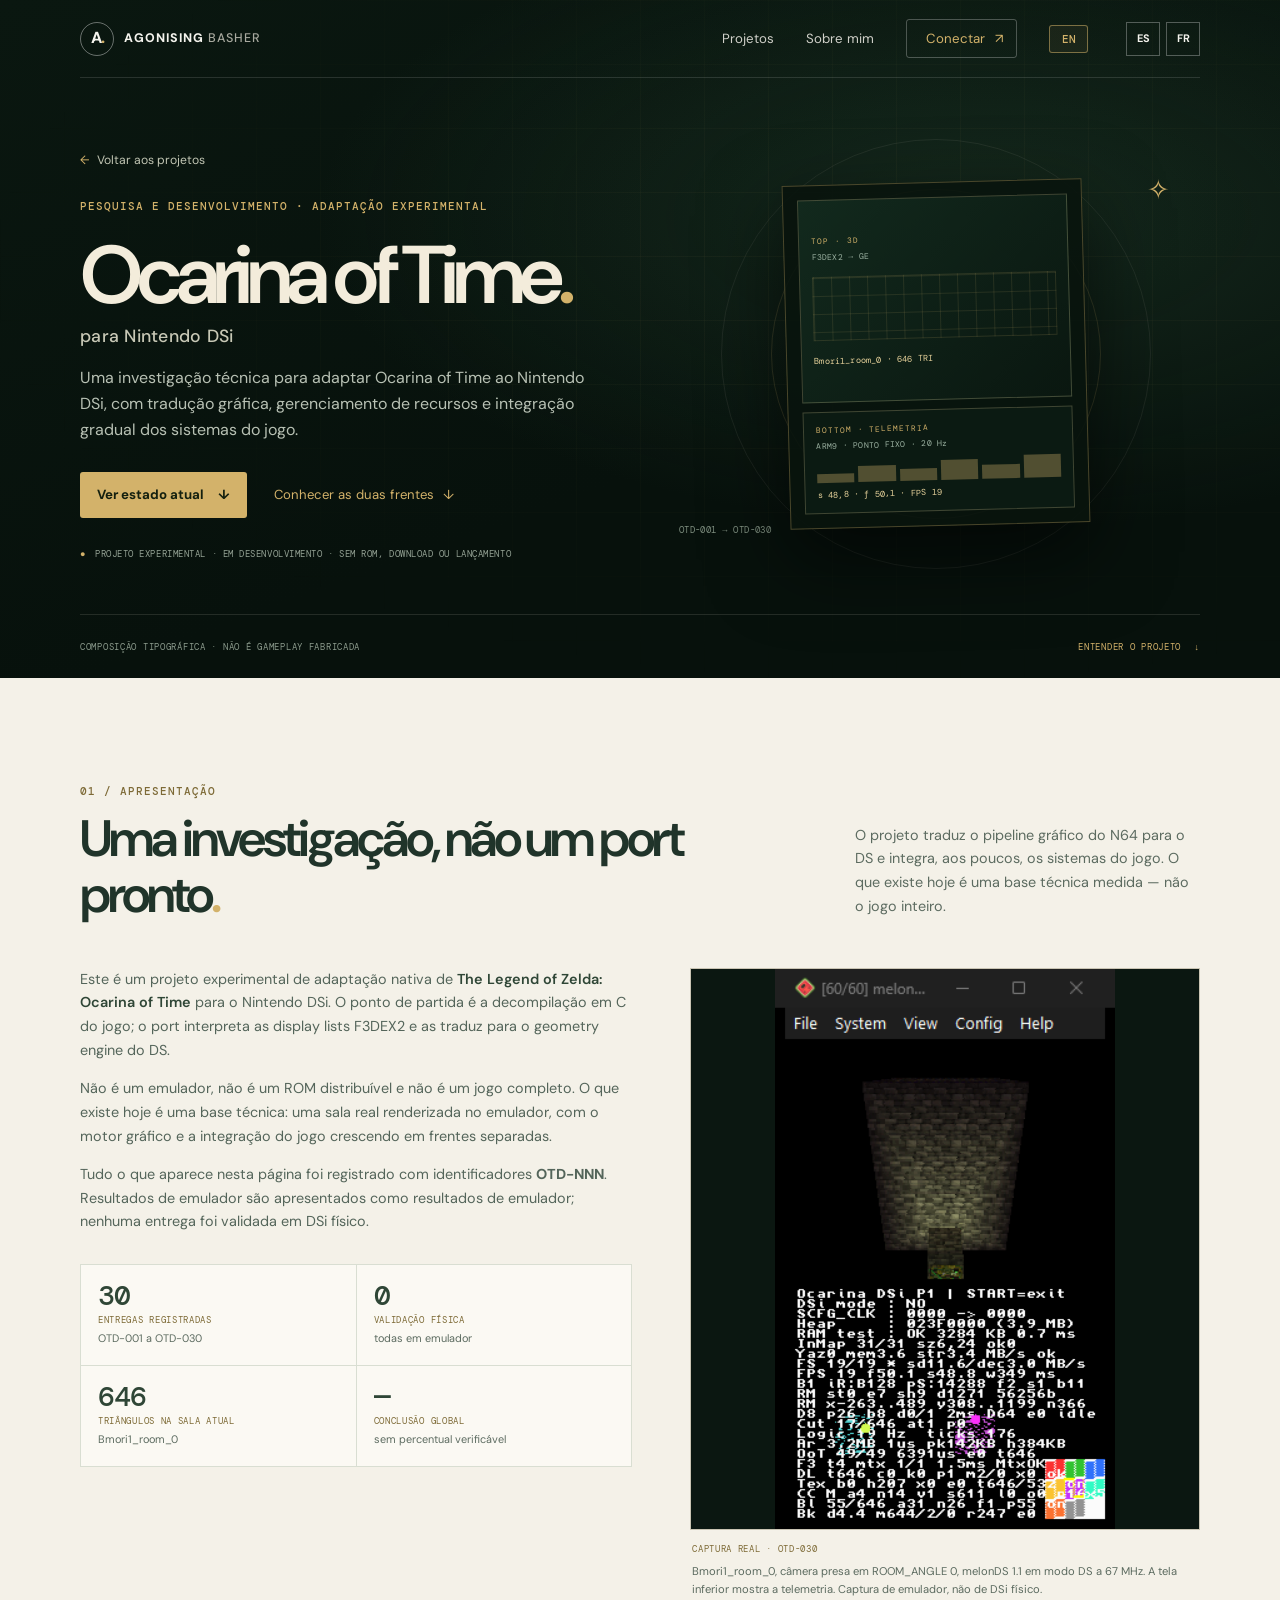
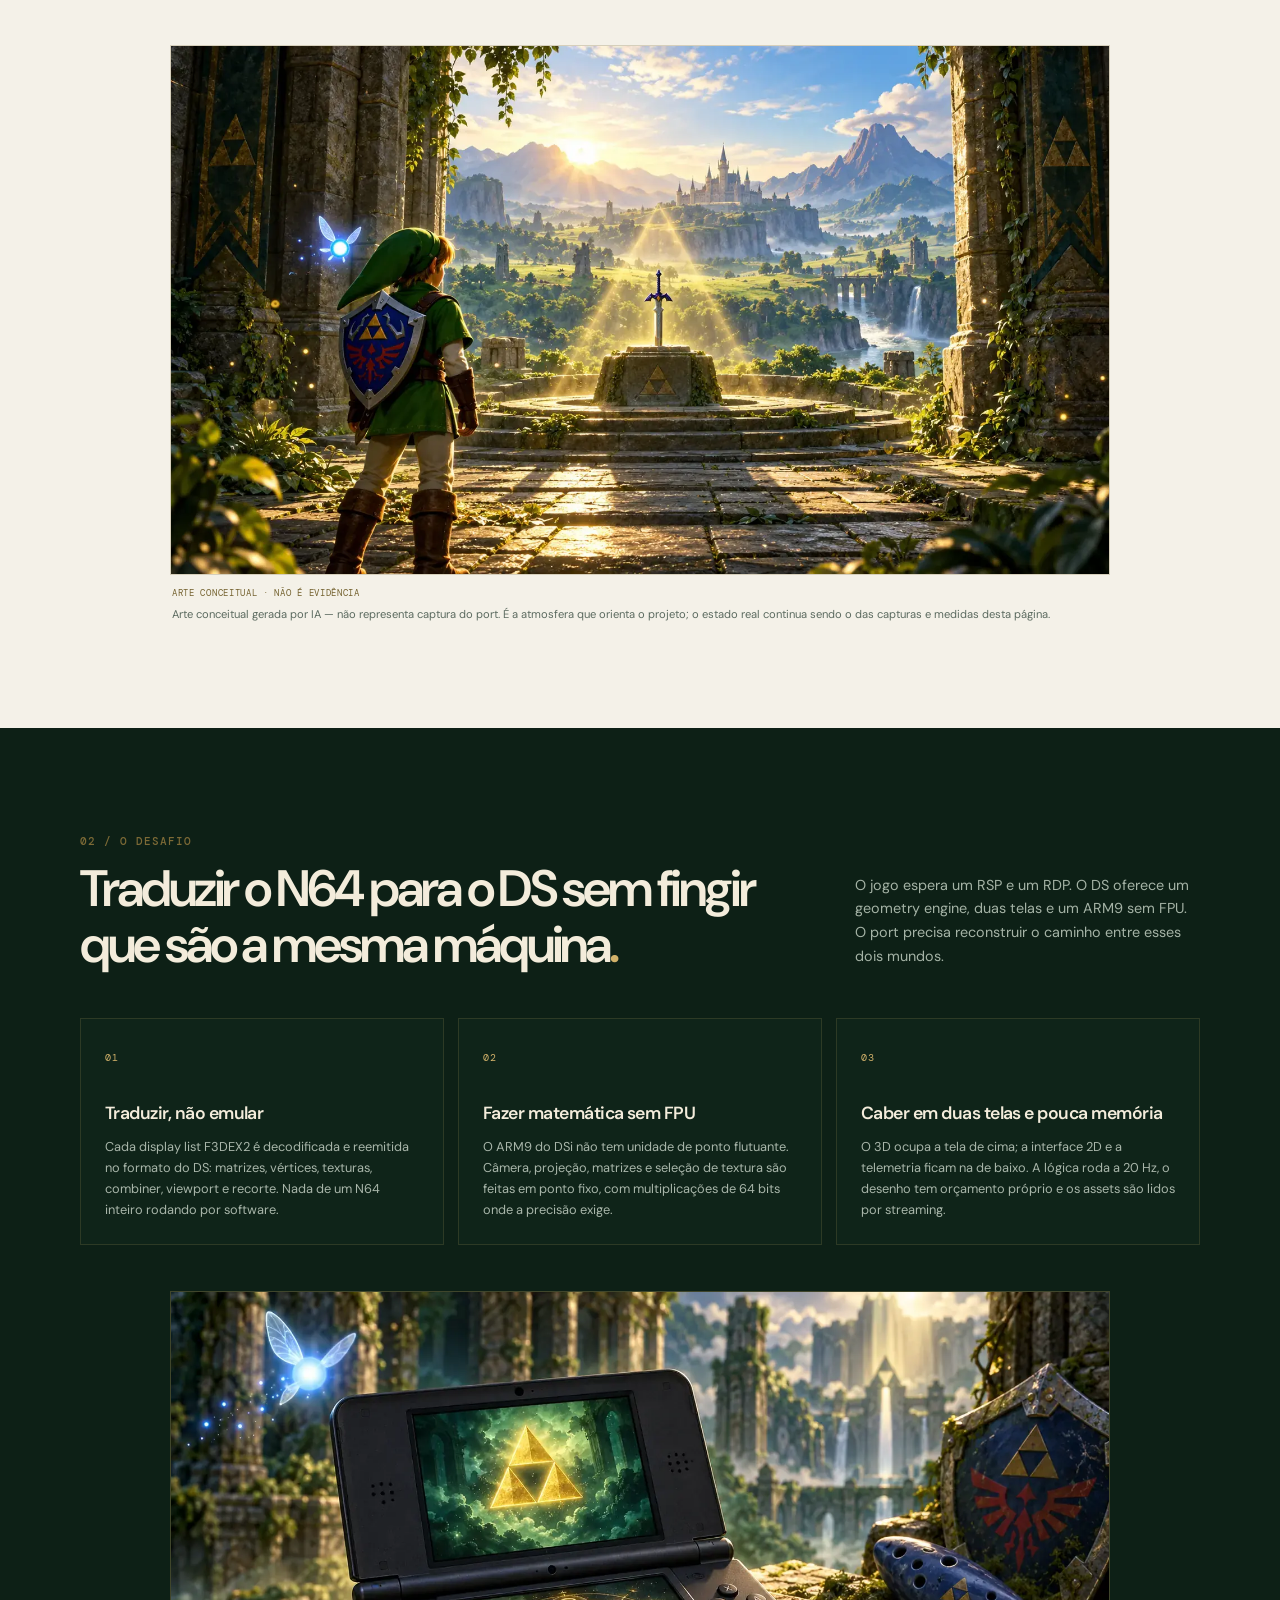
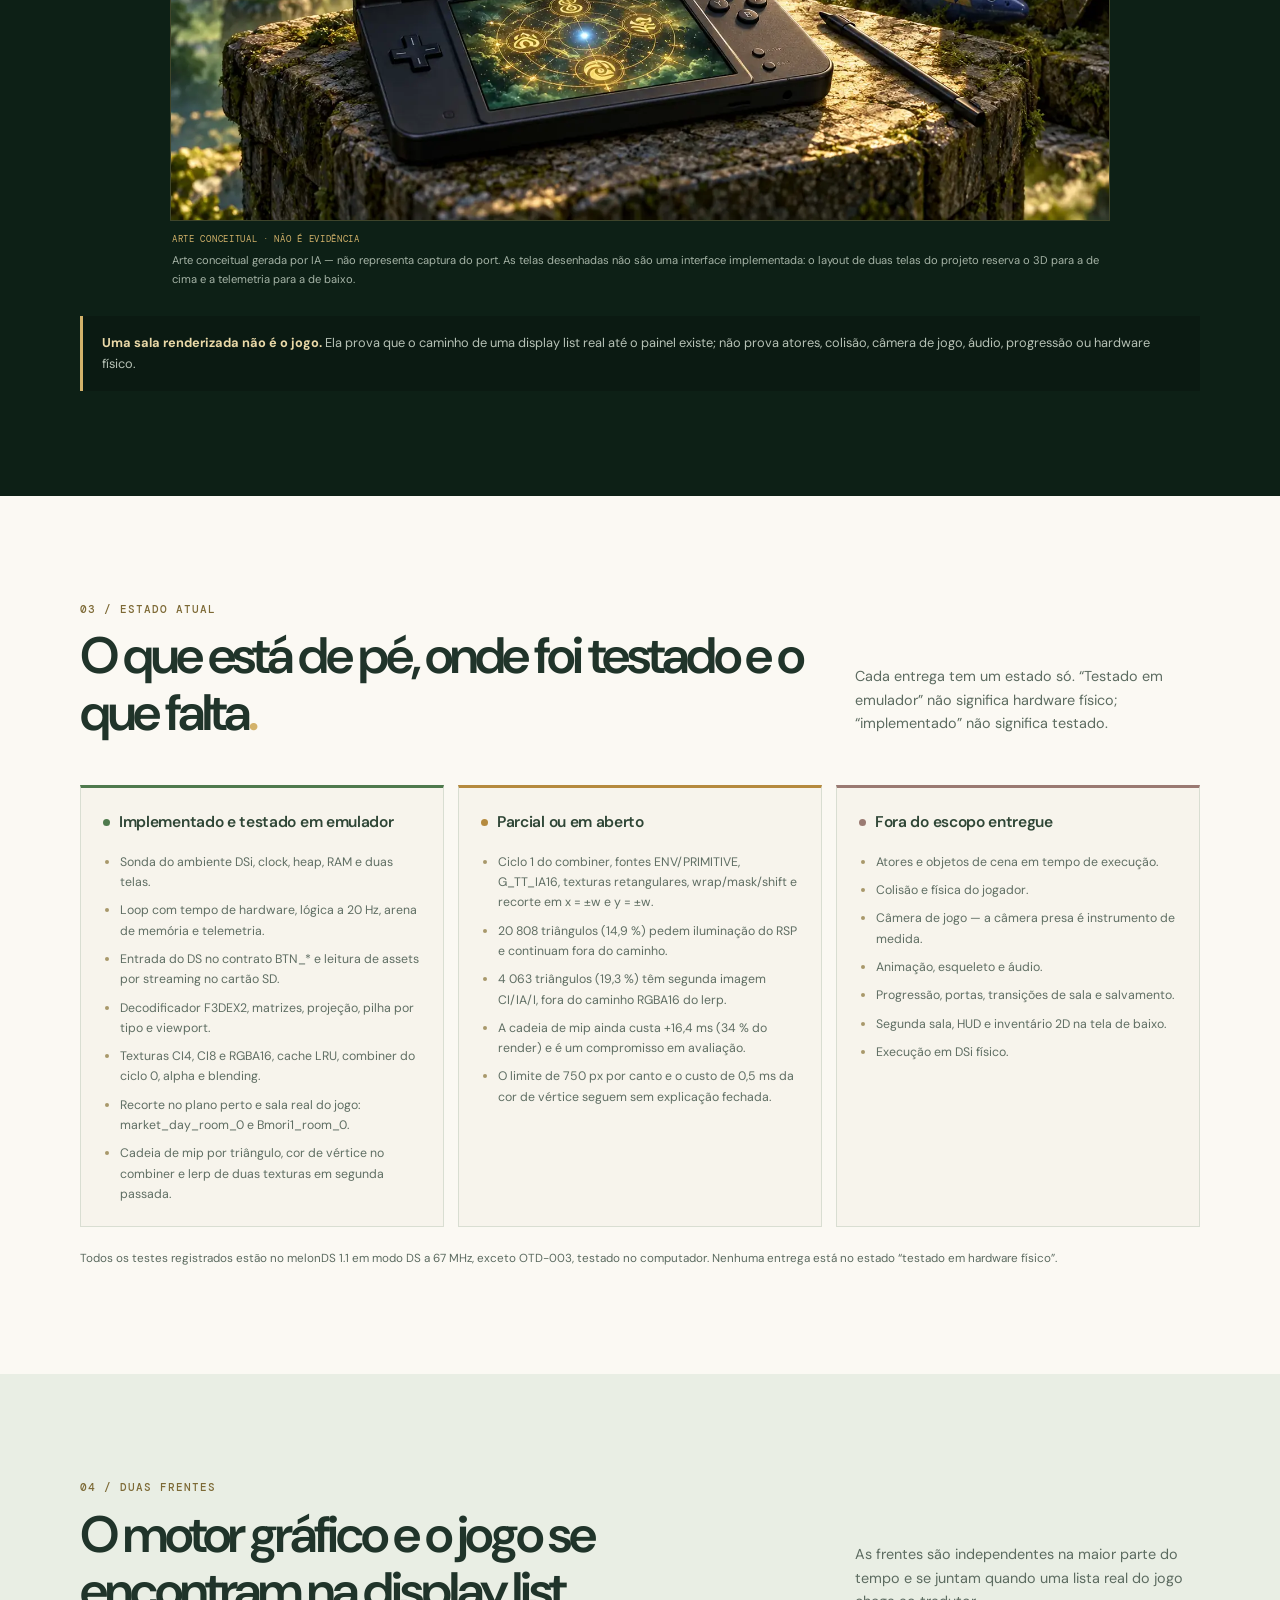
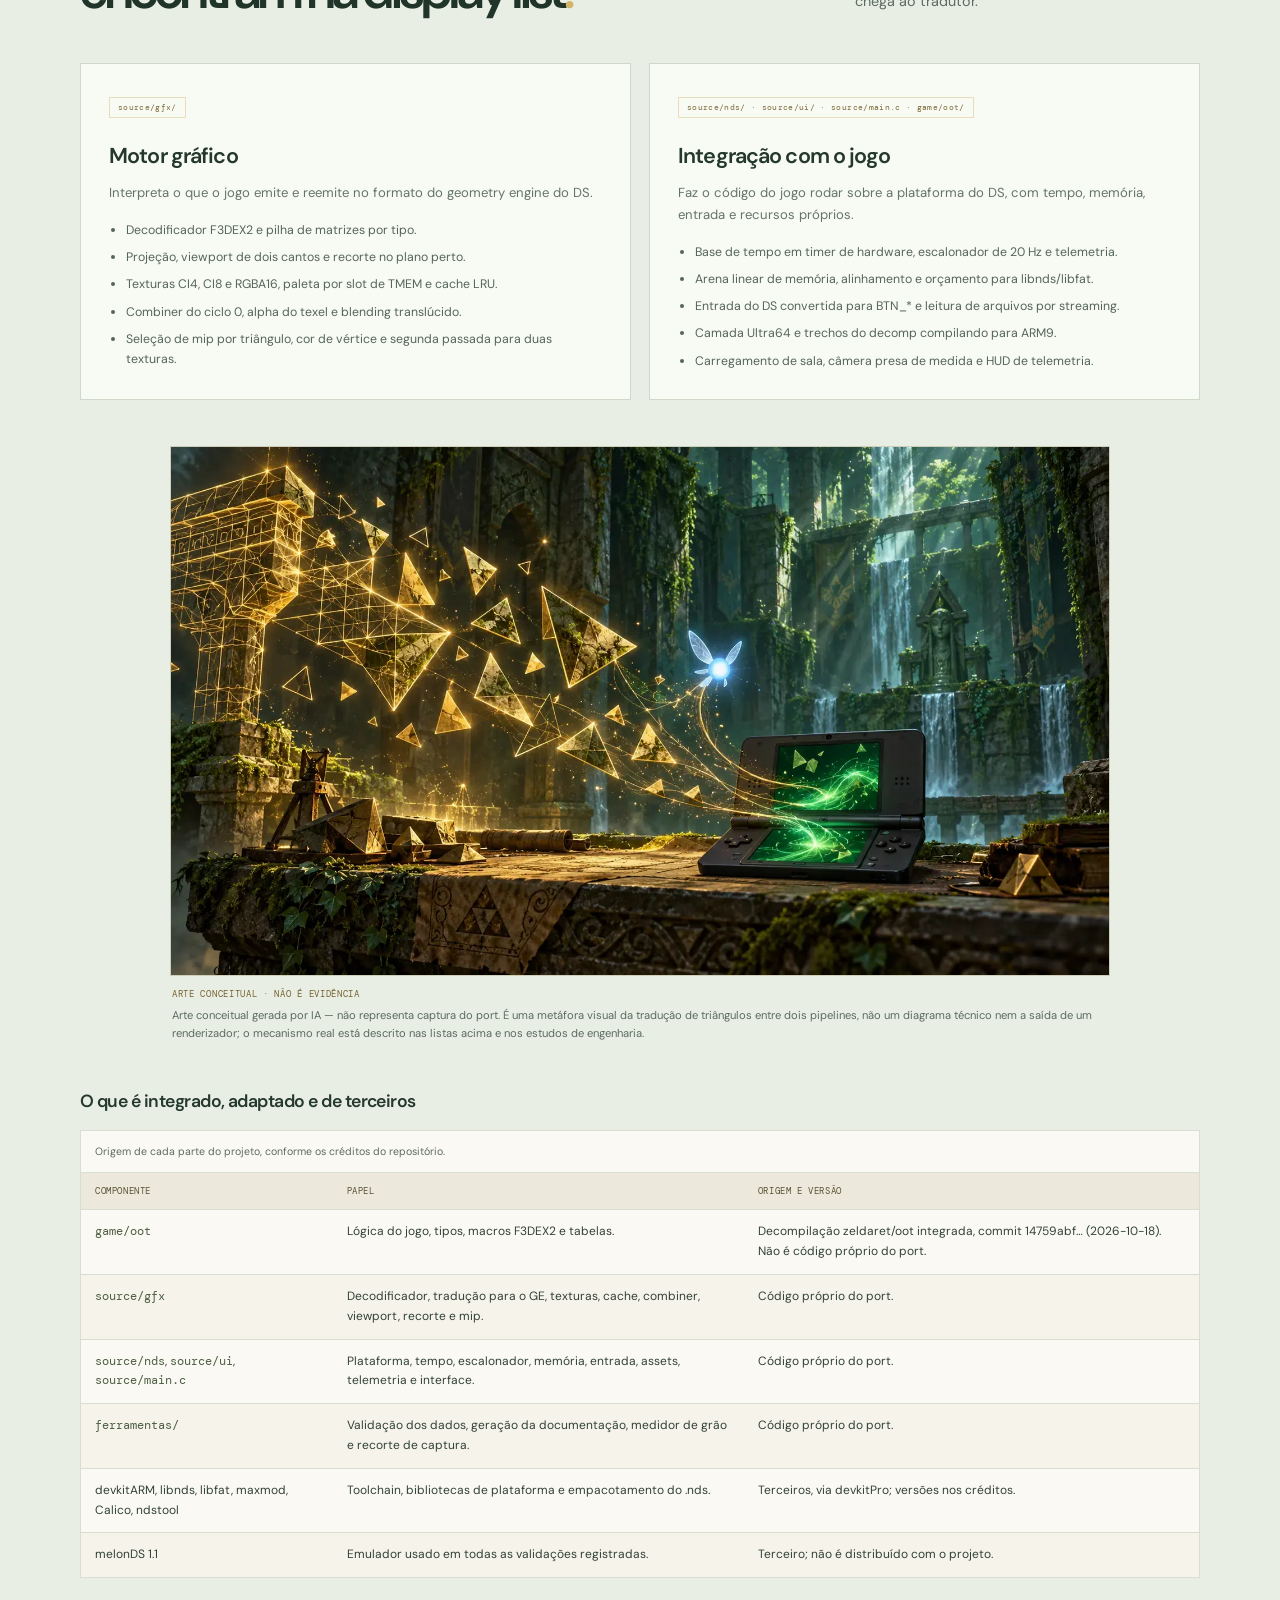
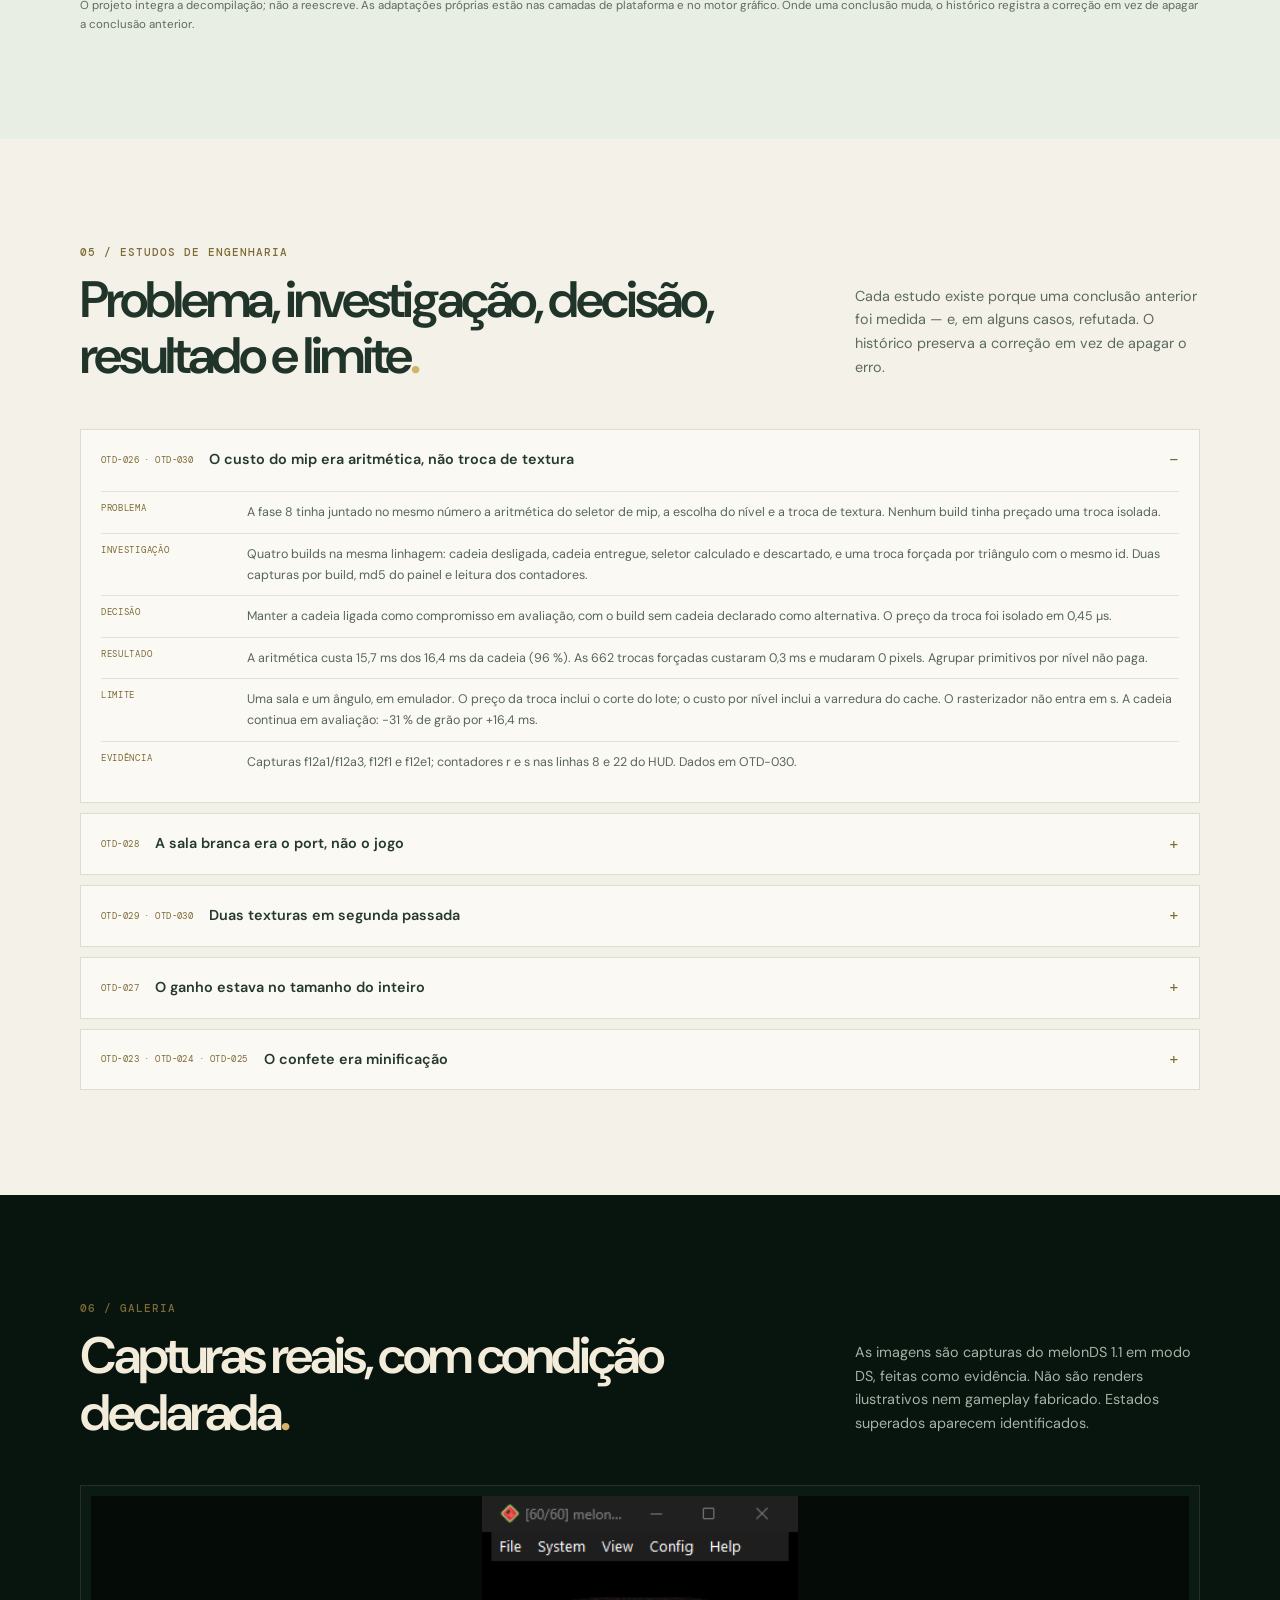
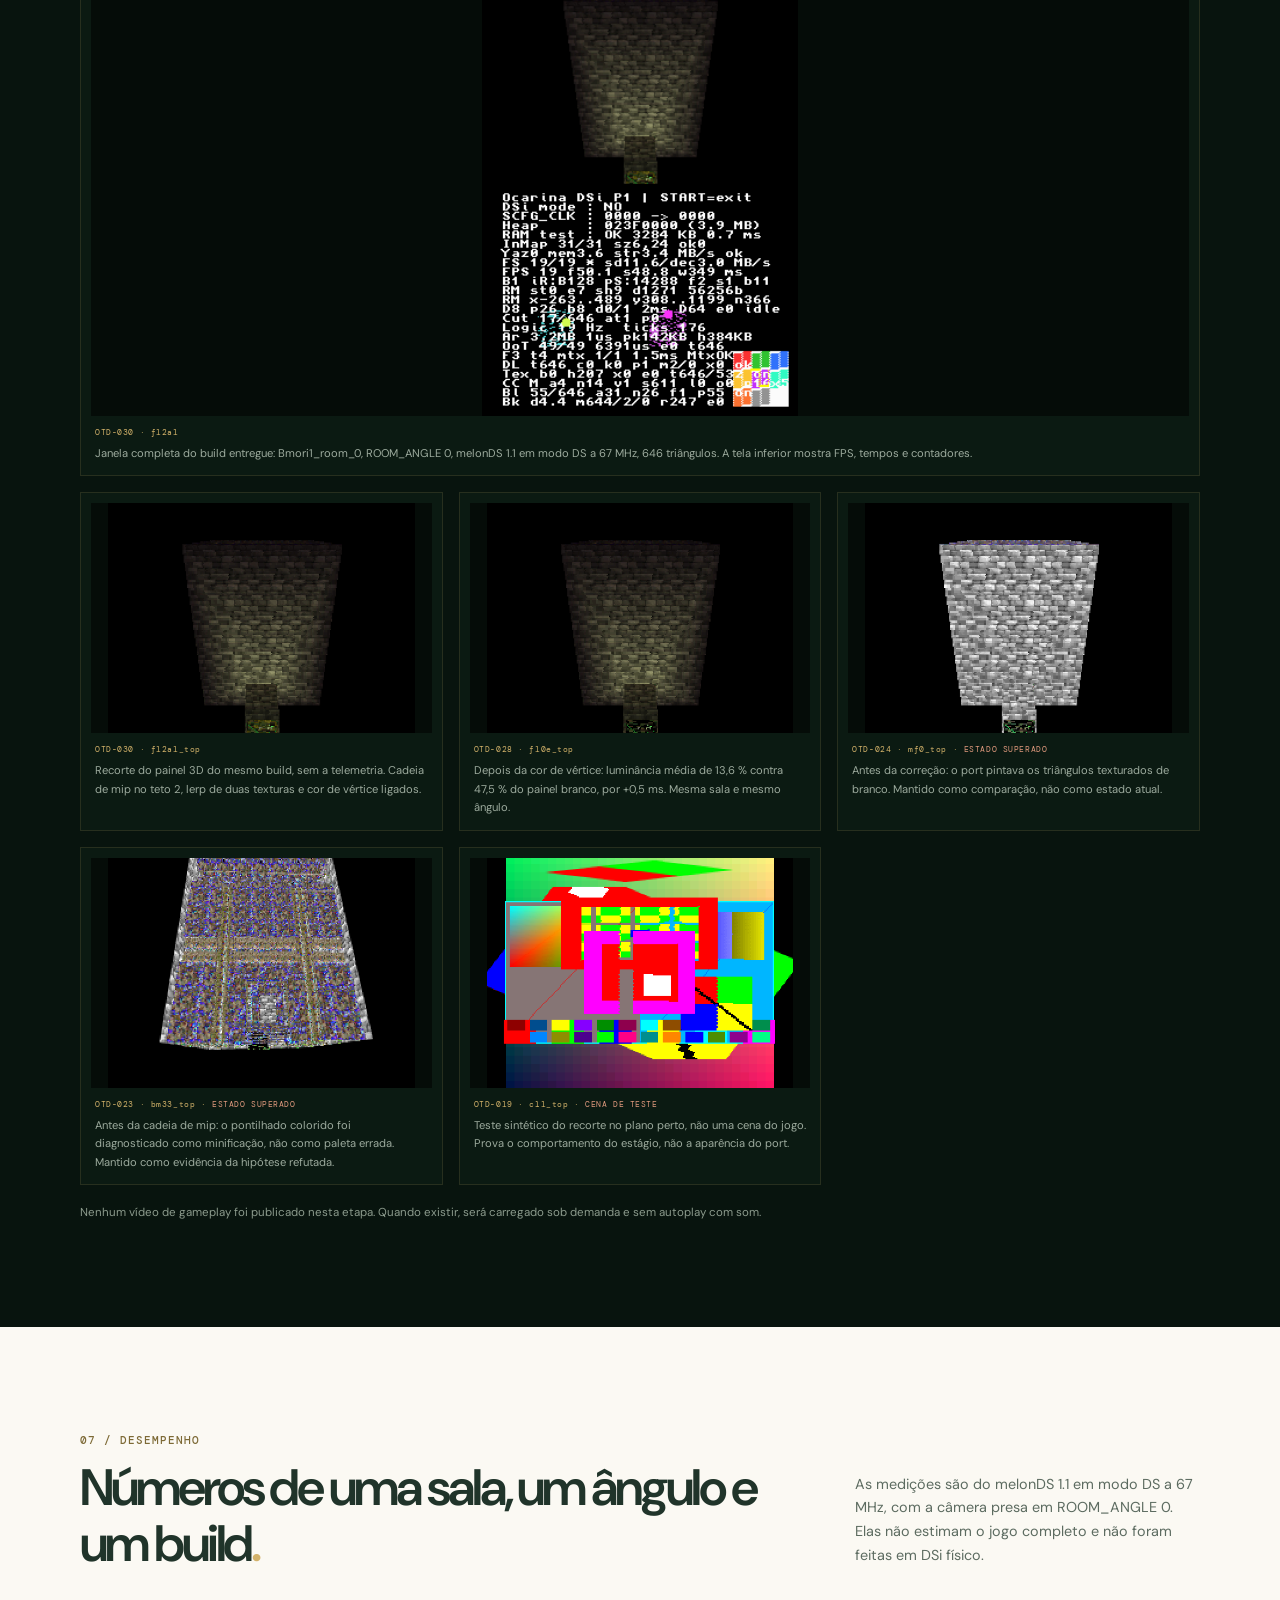
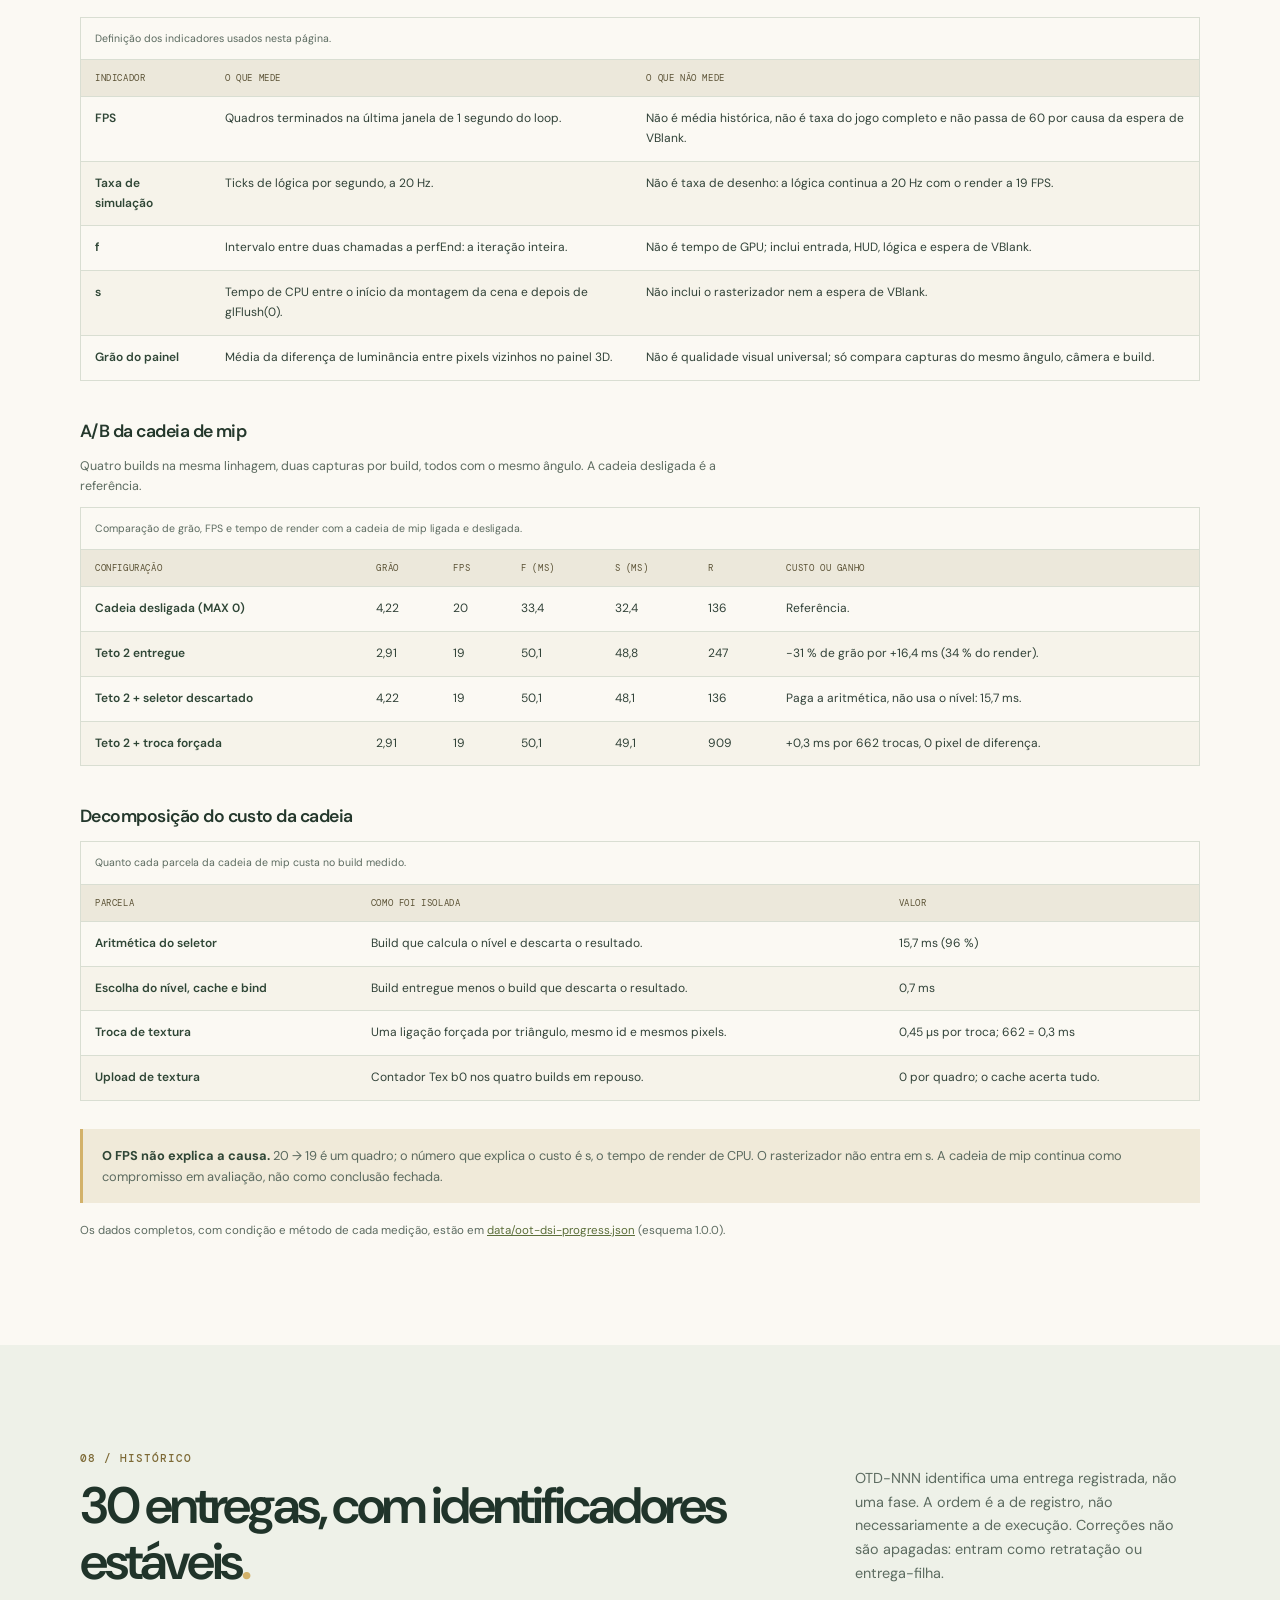
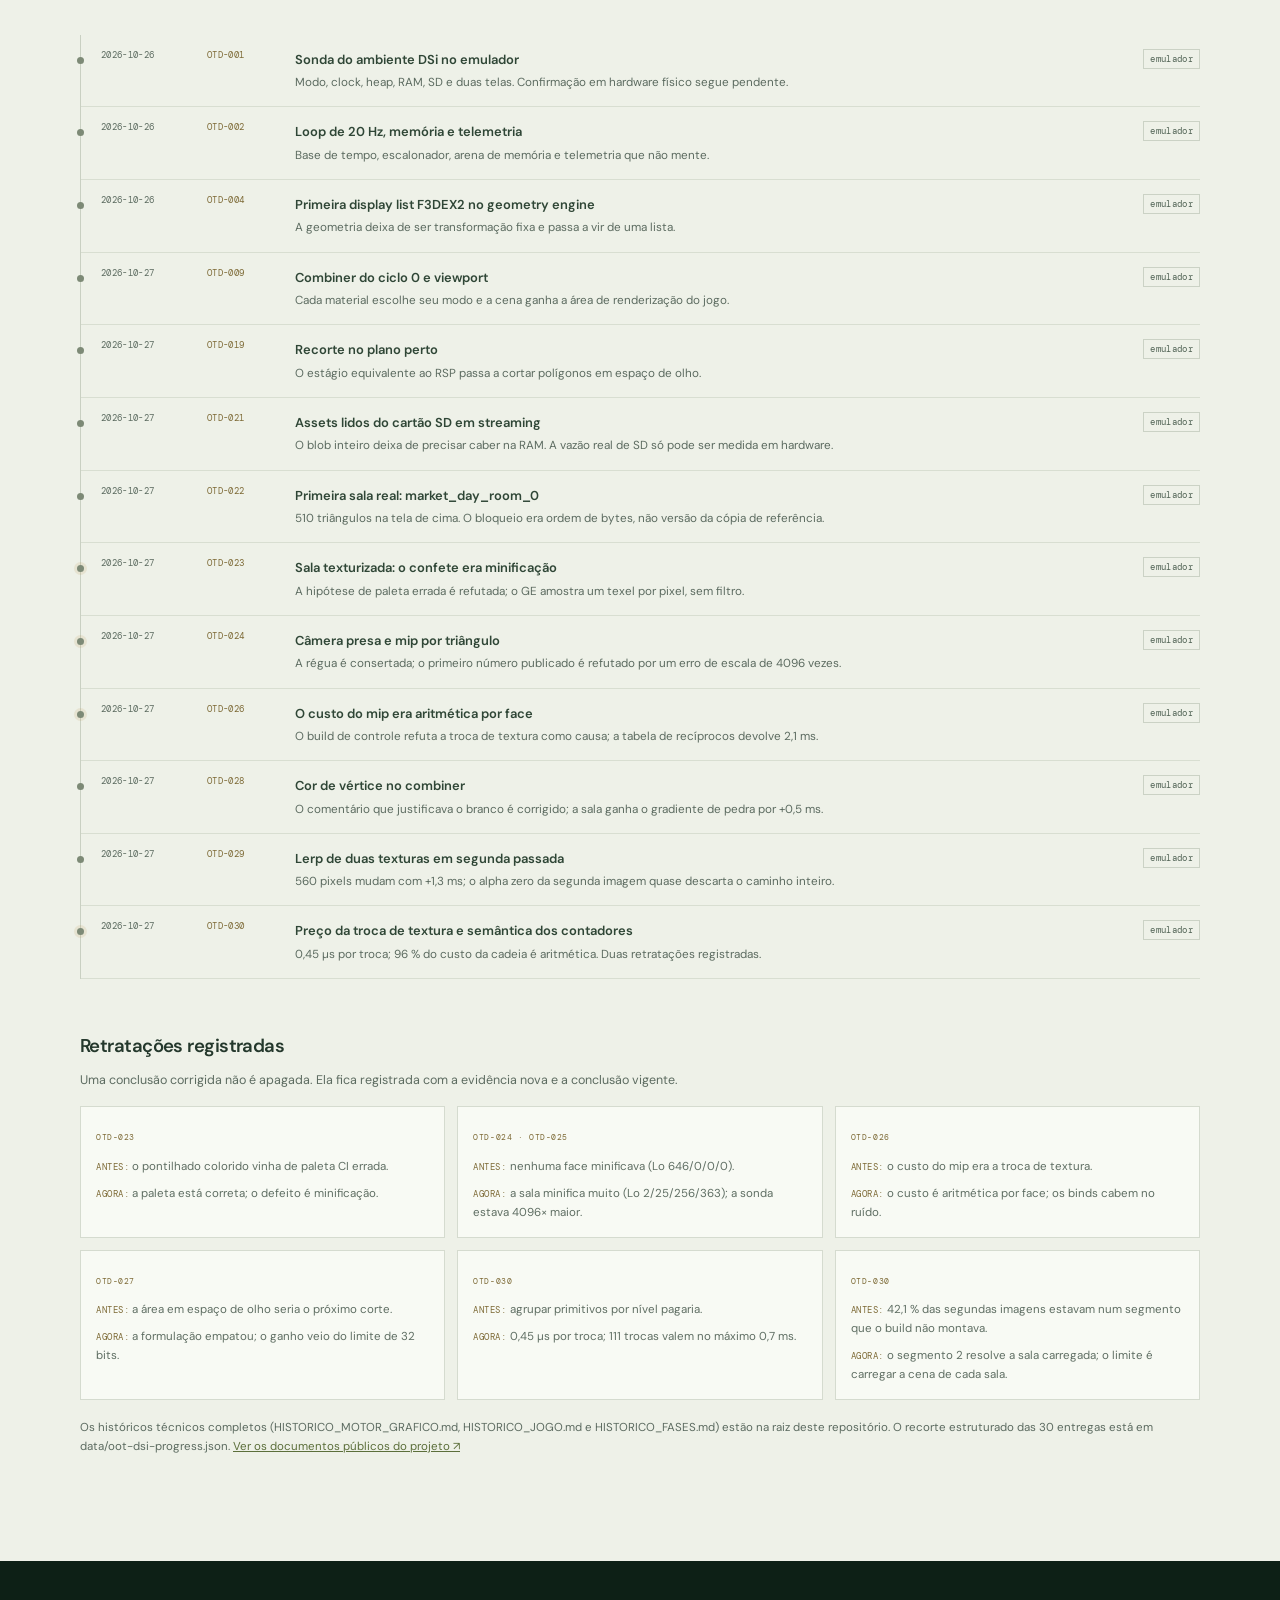
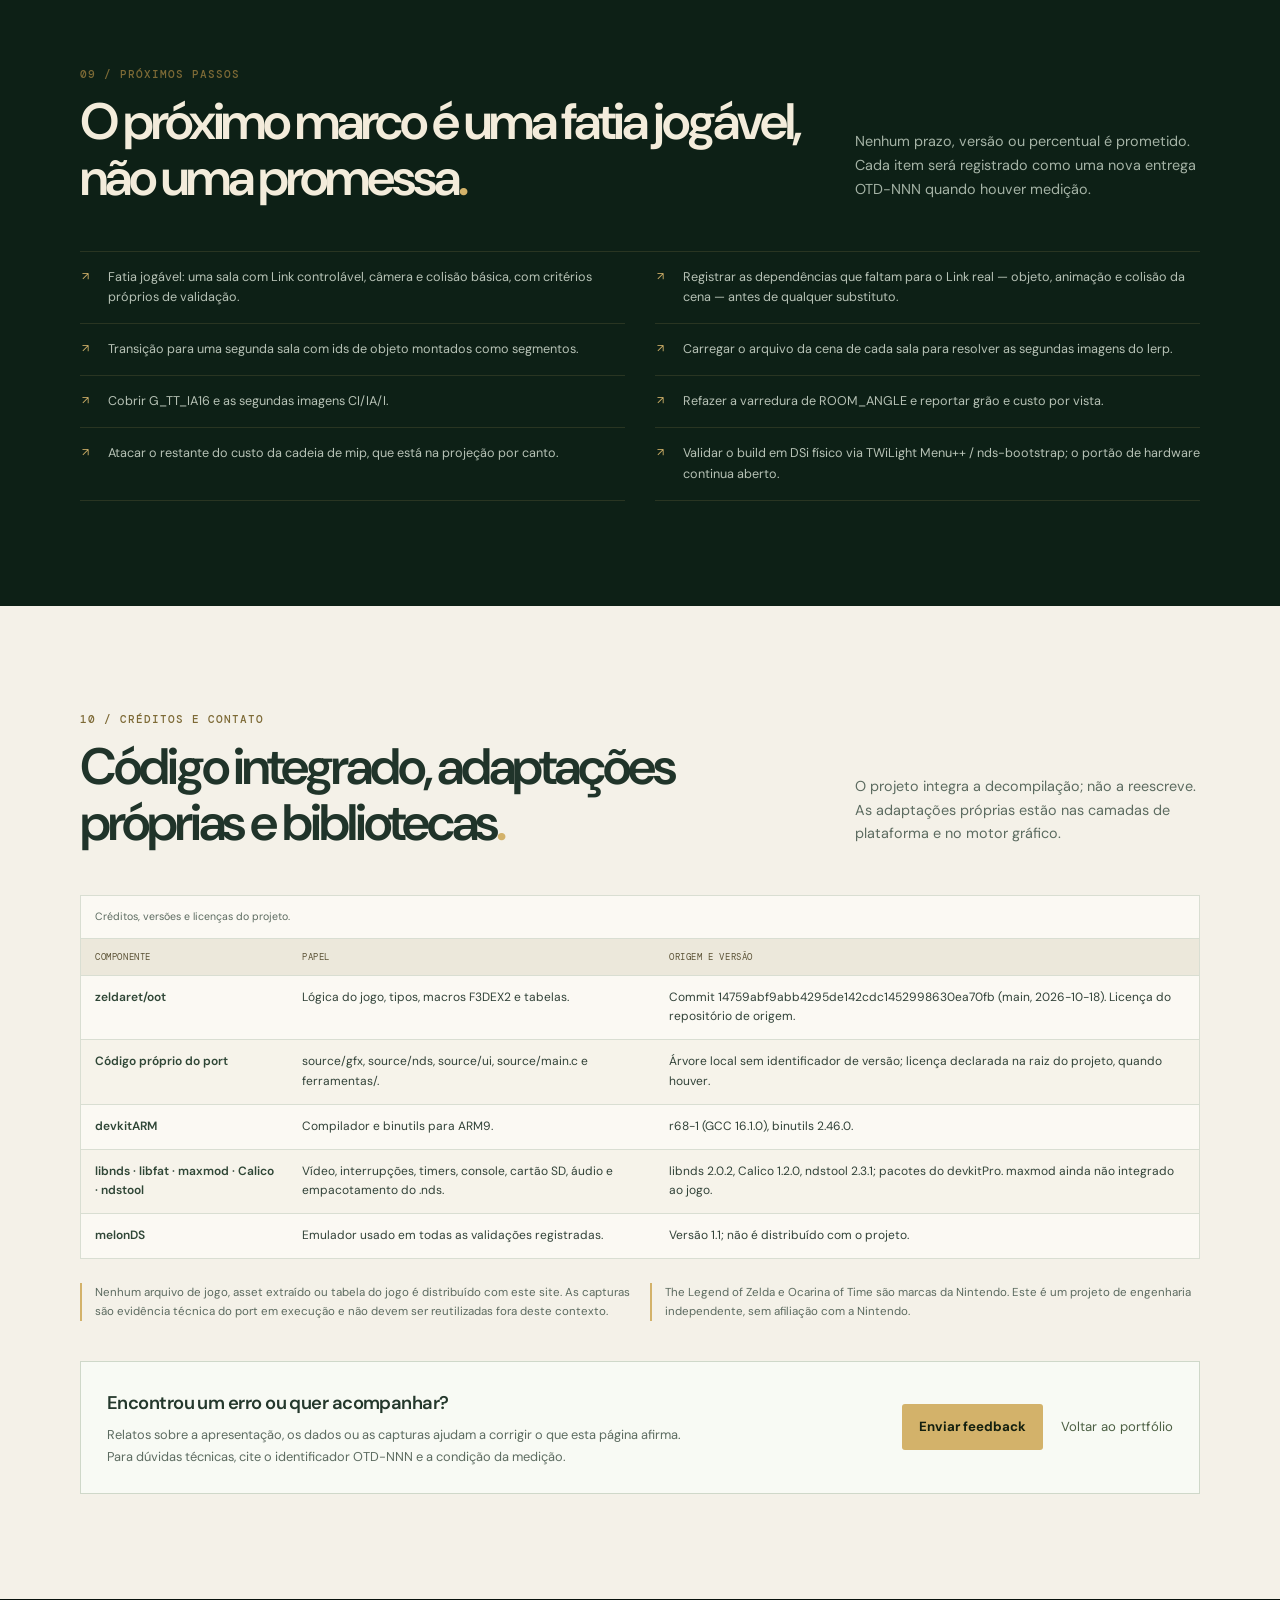
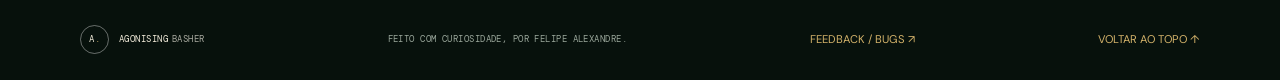
==== commit b9b00584: "Add Spanish and French translation options" ====
--- a/docs/index.html
+++ b/docs/index.html
@@ -906,5 +906,6 @@
       <a href="#inicio" data-i18n="ootBackToTop">VOLTAR AO TOPO ↑</a>
     </div>
   </footer>
+<script>(()=>{const b=document.querySelector('[data-lang-toggle]');if(!b)return;const box=document.createElement('span');box.style.cssText='display:inline-flex;gap:6px;margin-left:6px';for(const [code,label] of [['es','ES'],['fr','FR']]){const a=document.createElement('a');const u=new URL(location.href);u.searchParams.set('lang','pt-BR');a.href=`https://translate.google.com/translate?sl=pt&tl=${code}&u=${encodeURIComponent(u.href)}`;a.textContent=label;a.style.cssText='display:grid;place-items:center;min-width:34px;min-height:34px;border:1px solid #ffffff4a;color:#f4f3ed;font-size:.68rem;font-weight:700;text-decoration:none';a.setAttribute('aria-label',code==='es'?'Traducir página al español':'Traduire la page en français');box.append(a)}b.insertAdjacentElement('afterend',box)})();</script>
 </body>
 </html>
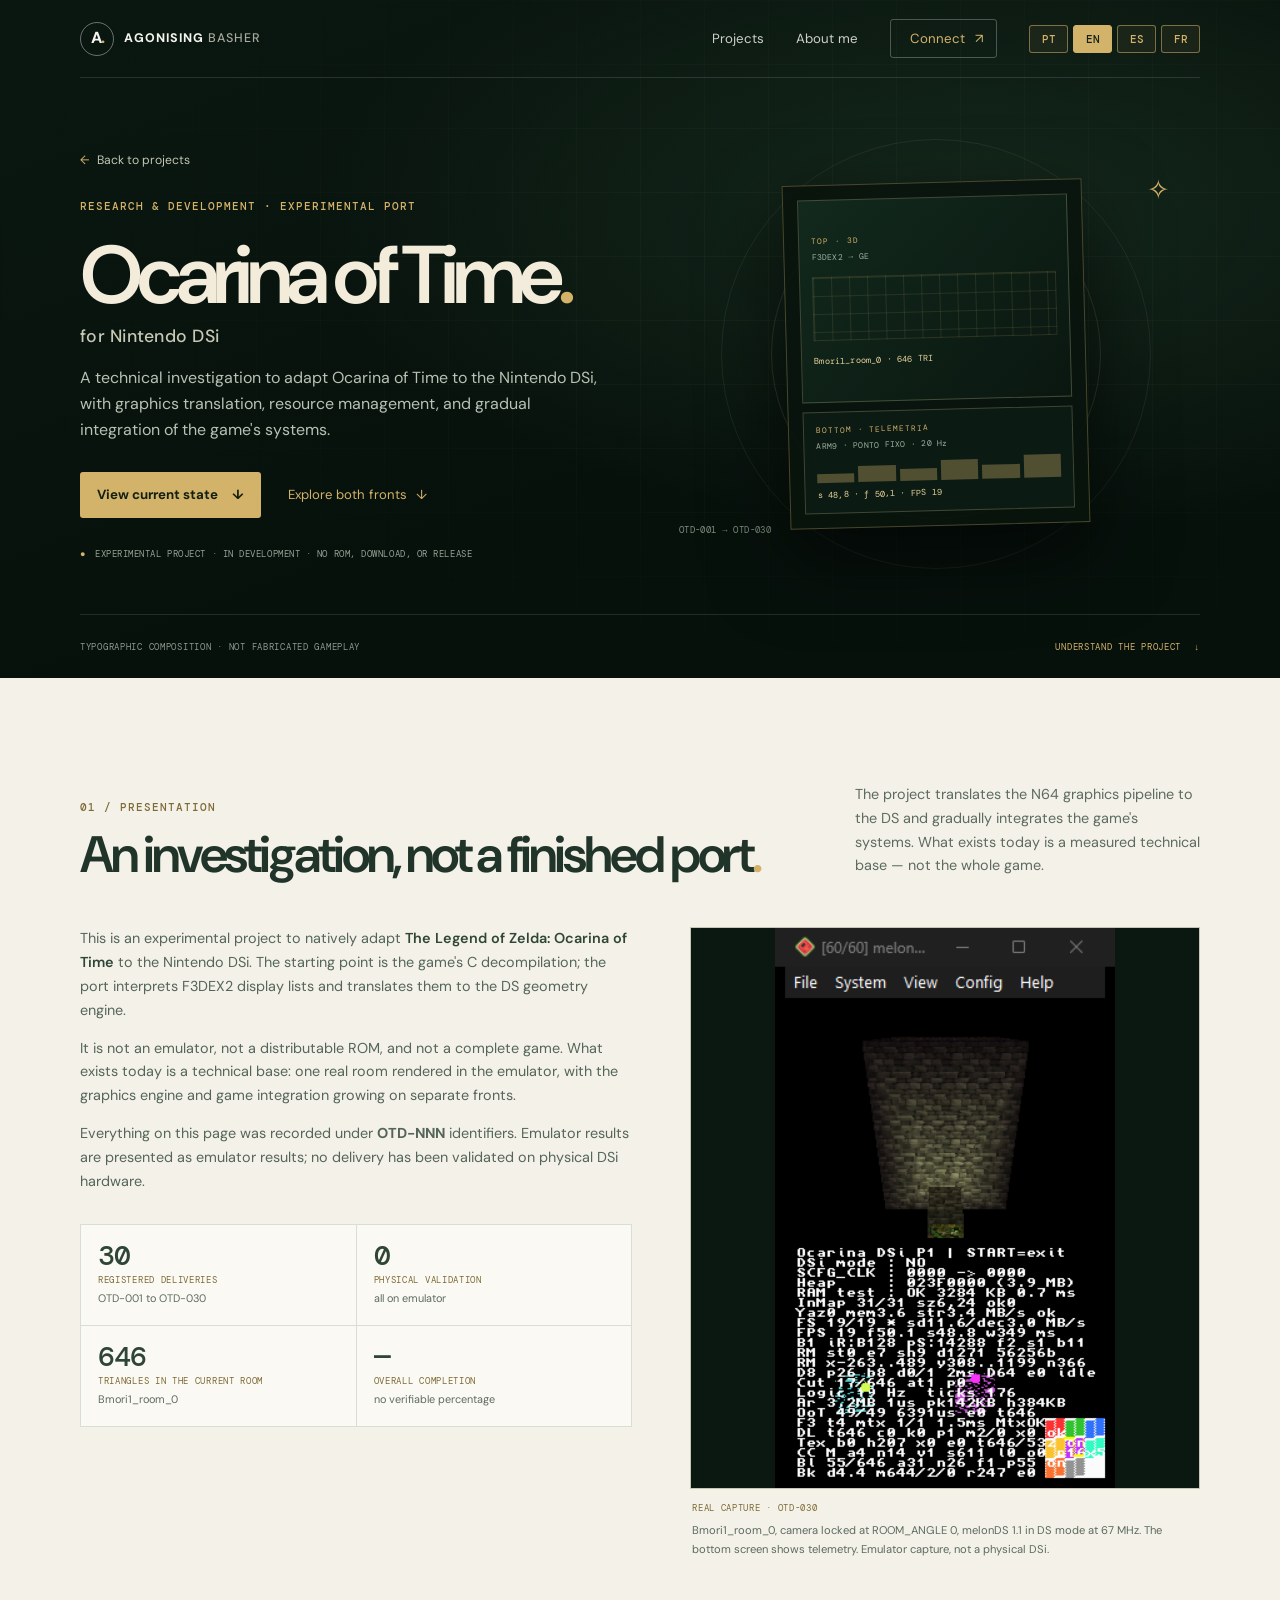
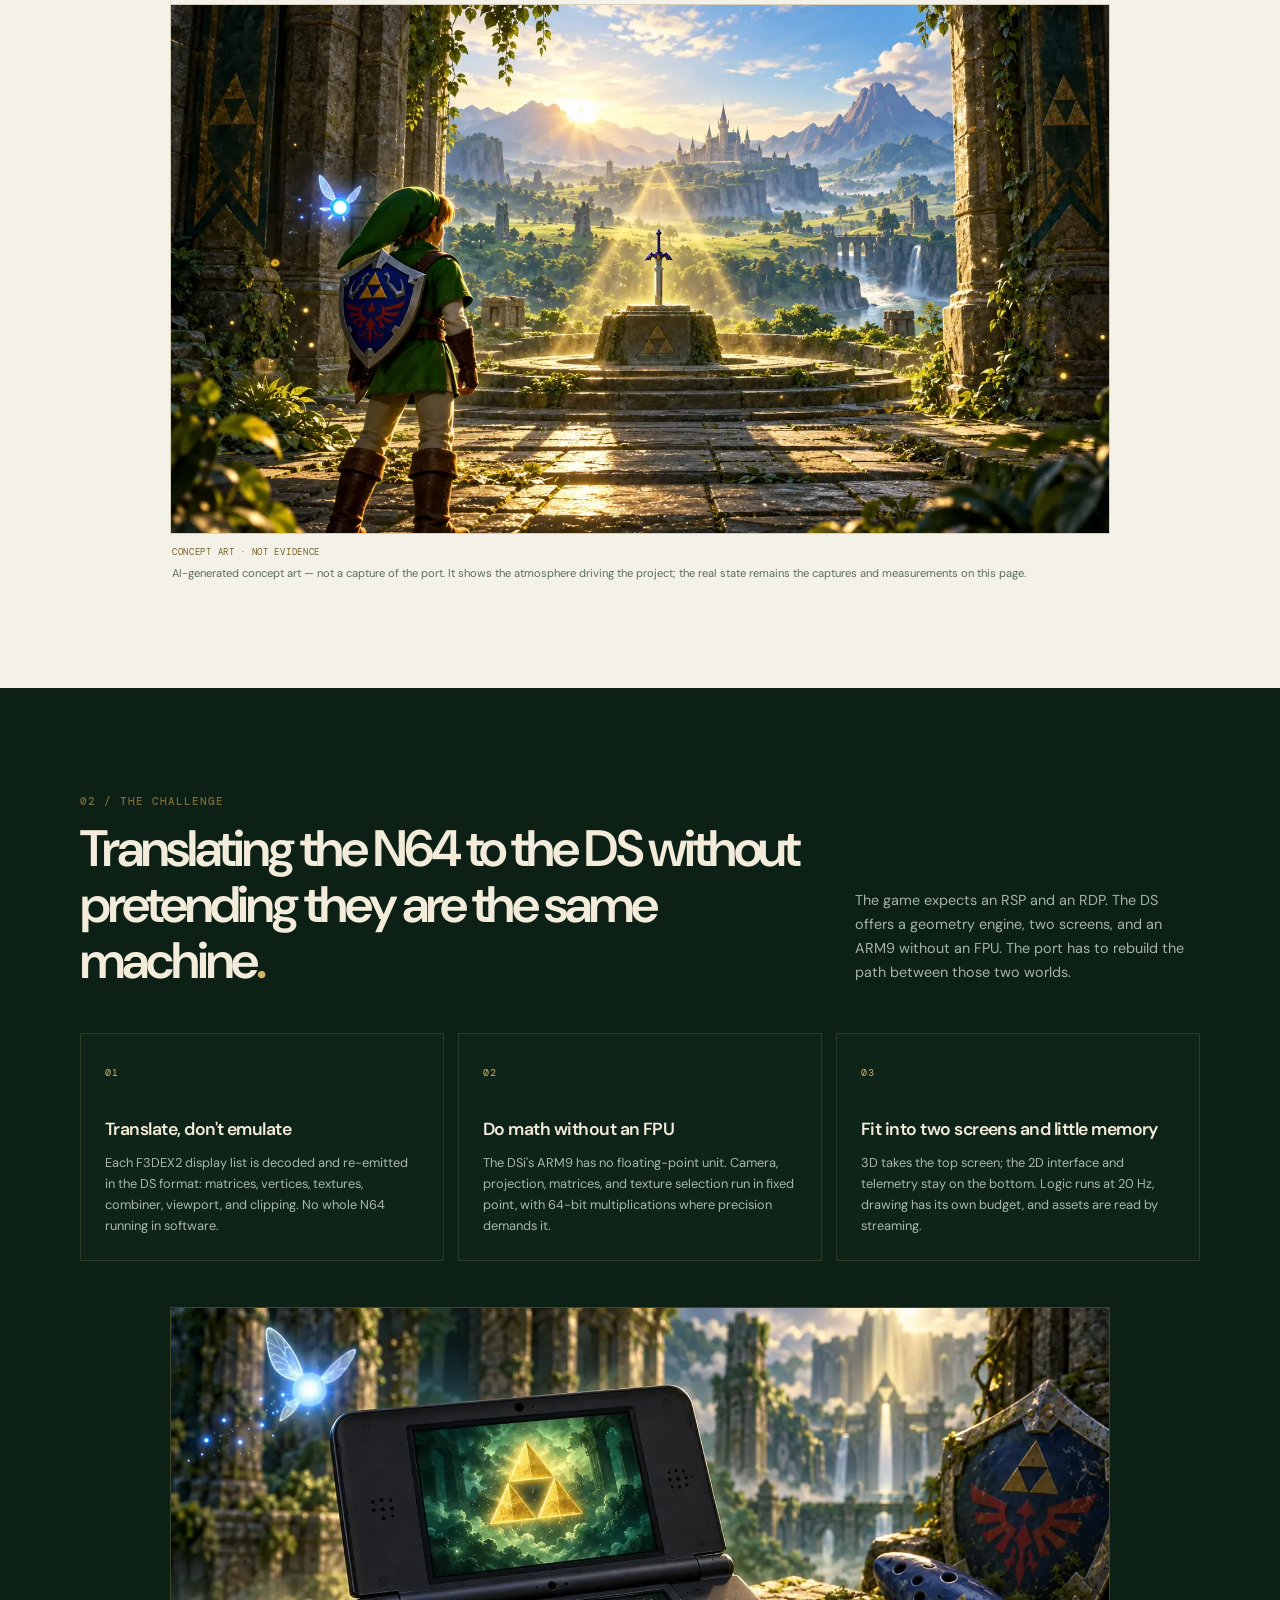
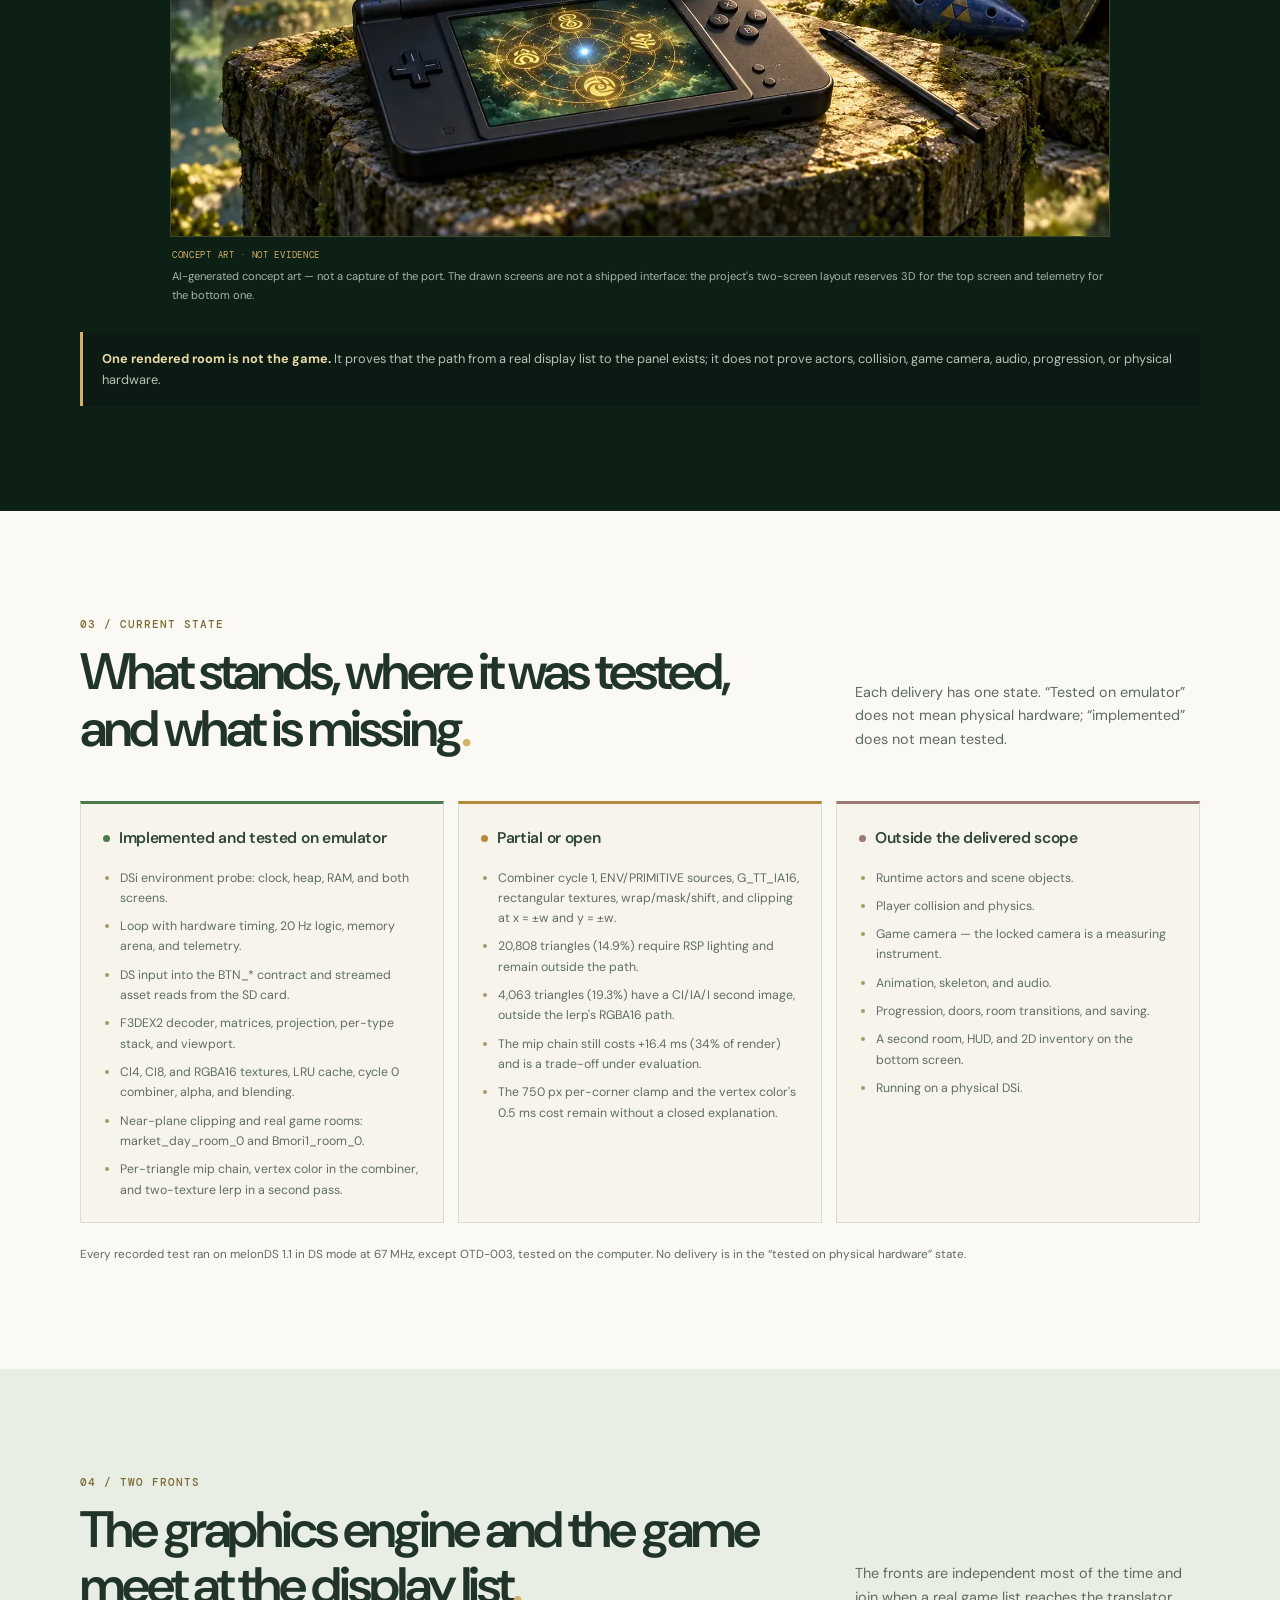
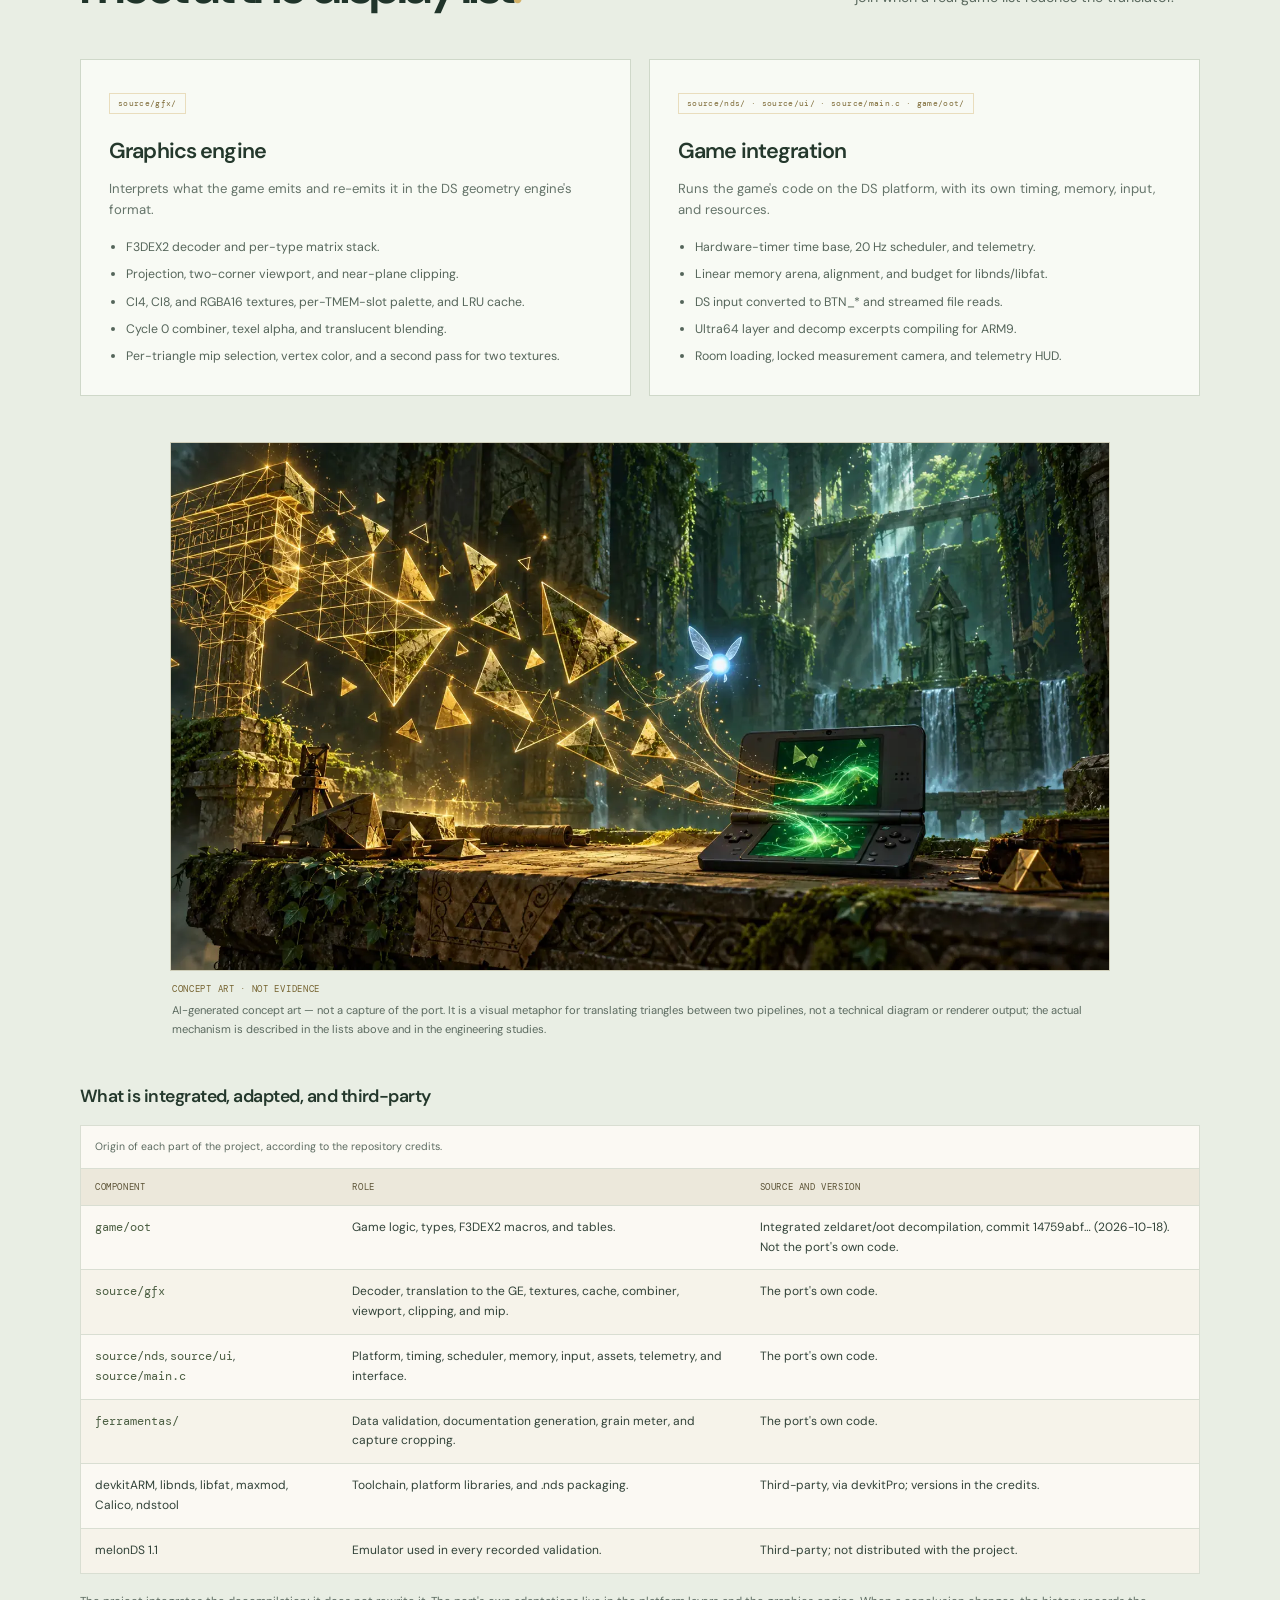
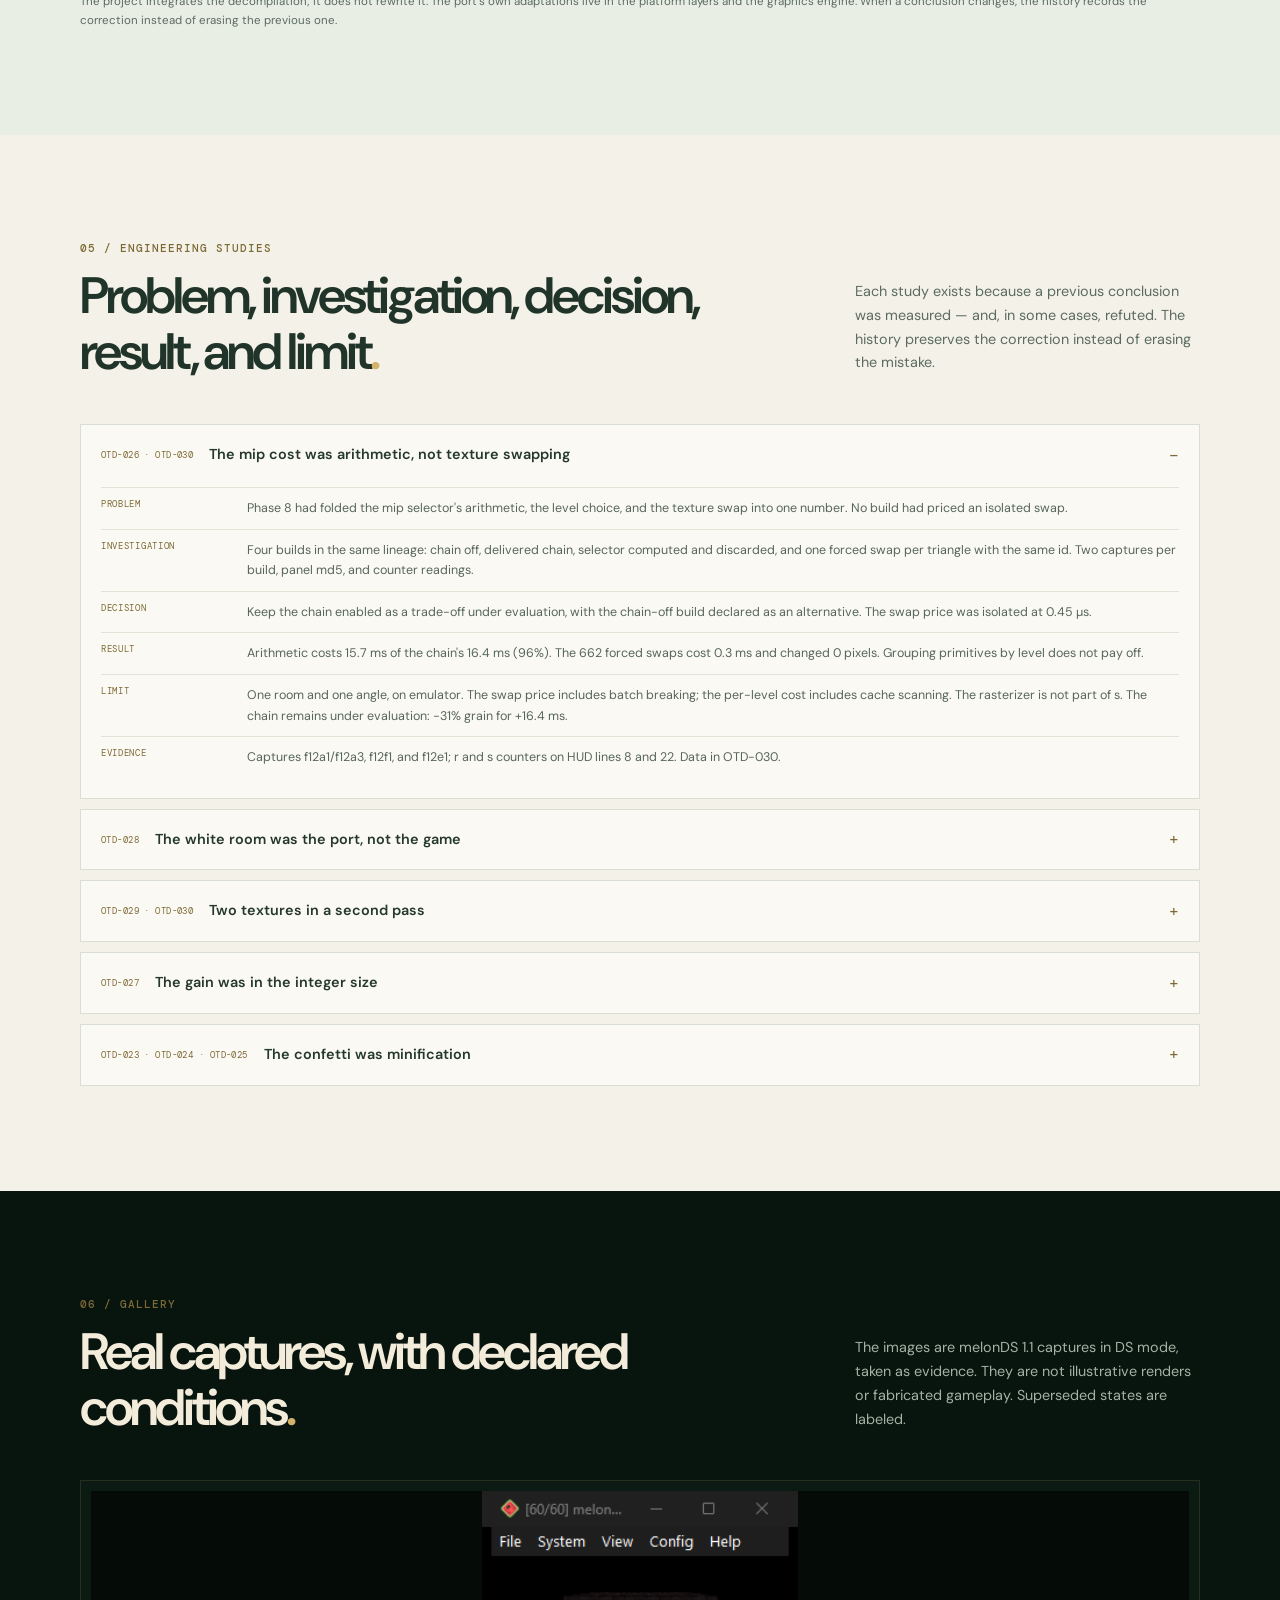
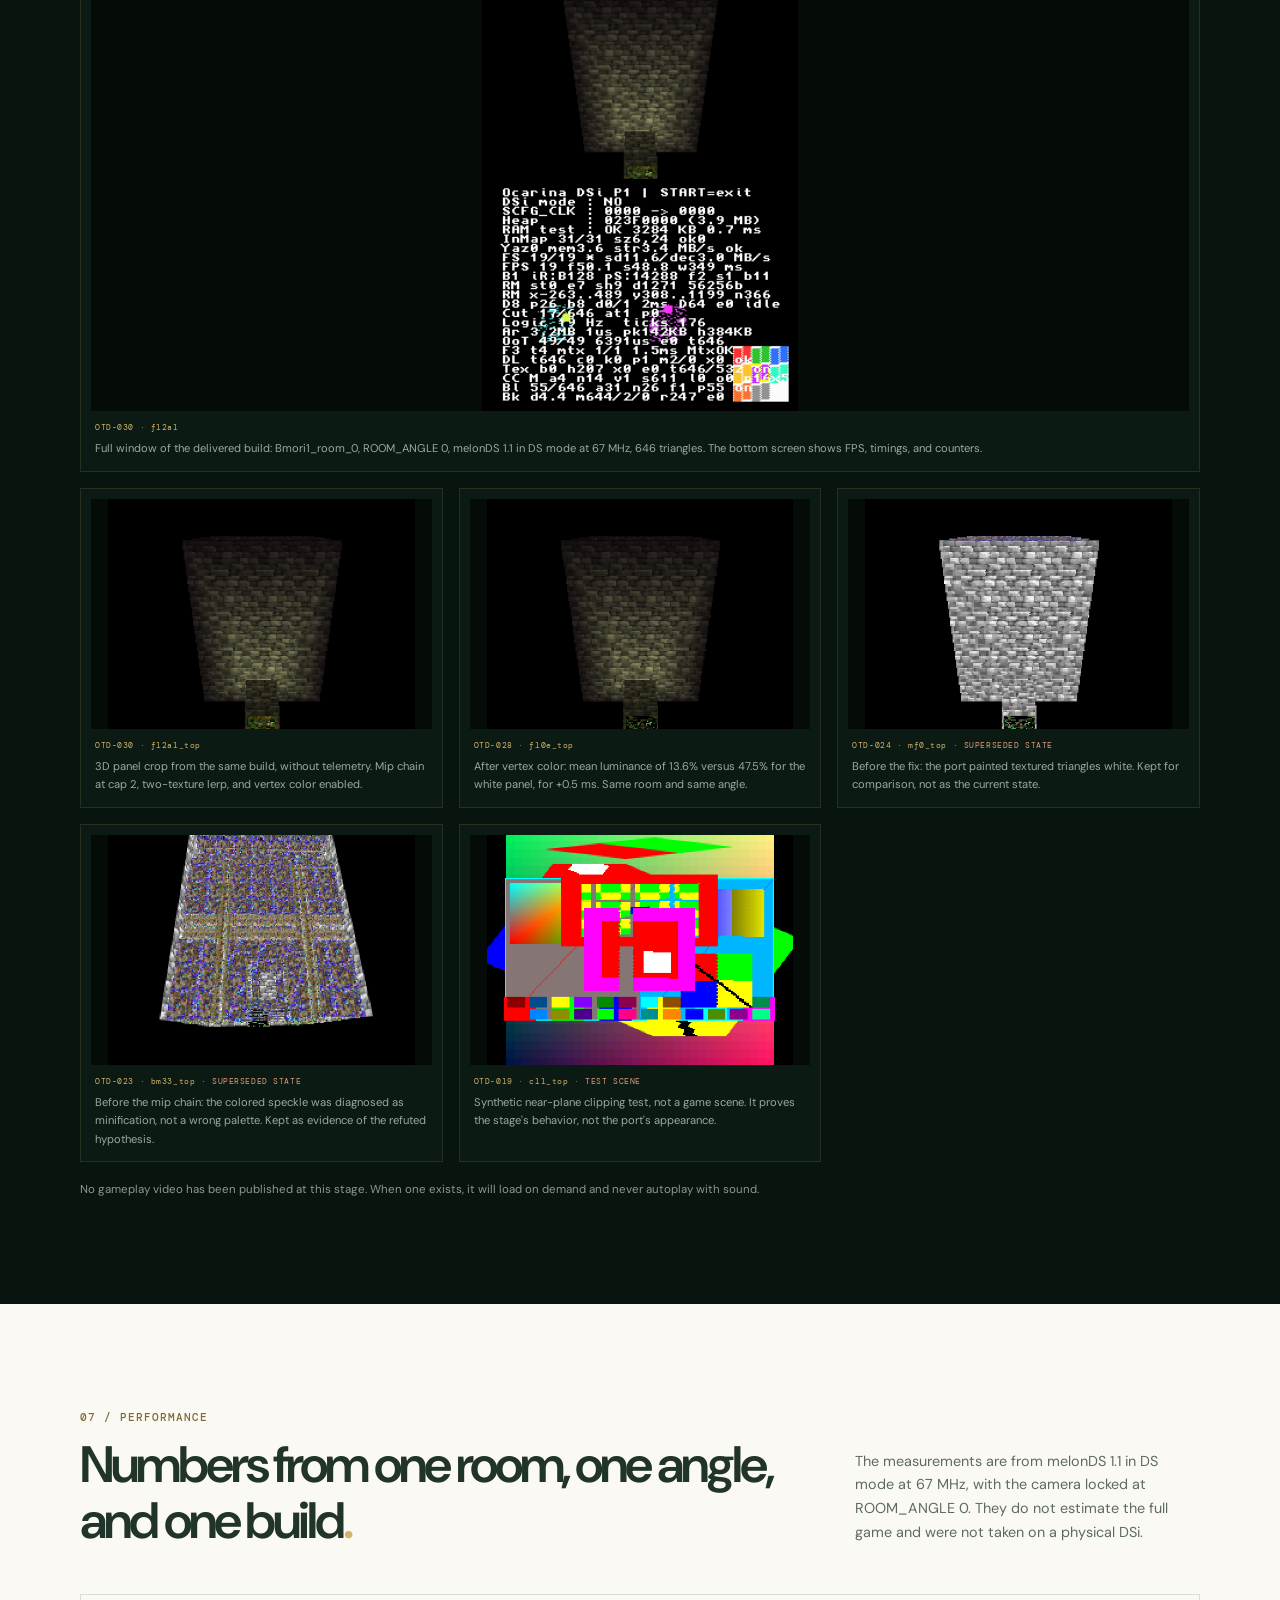
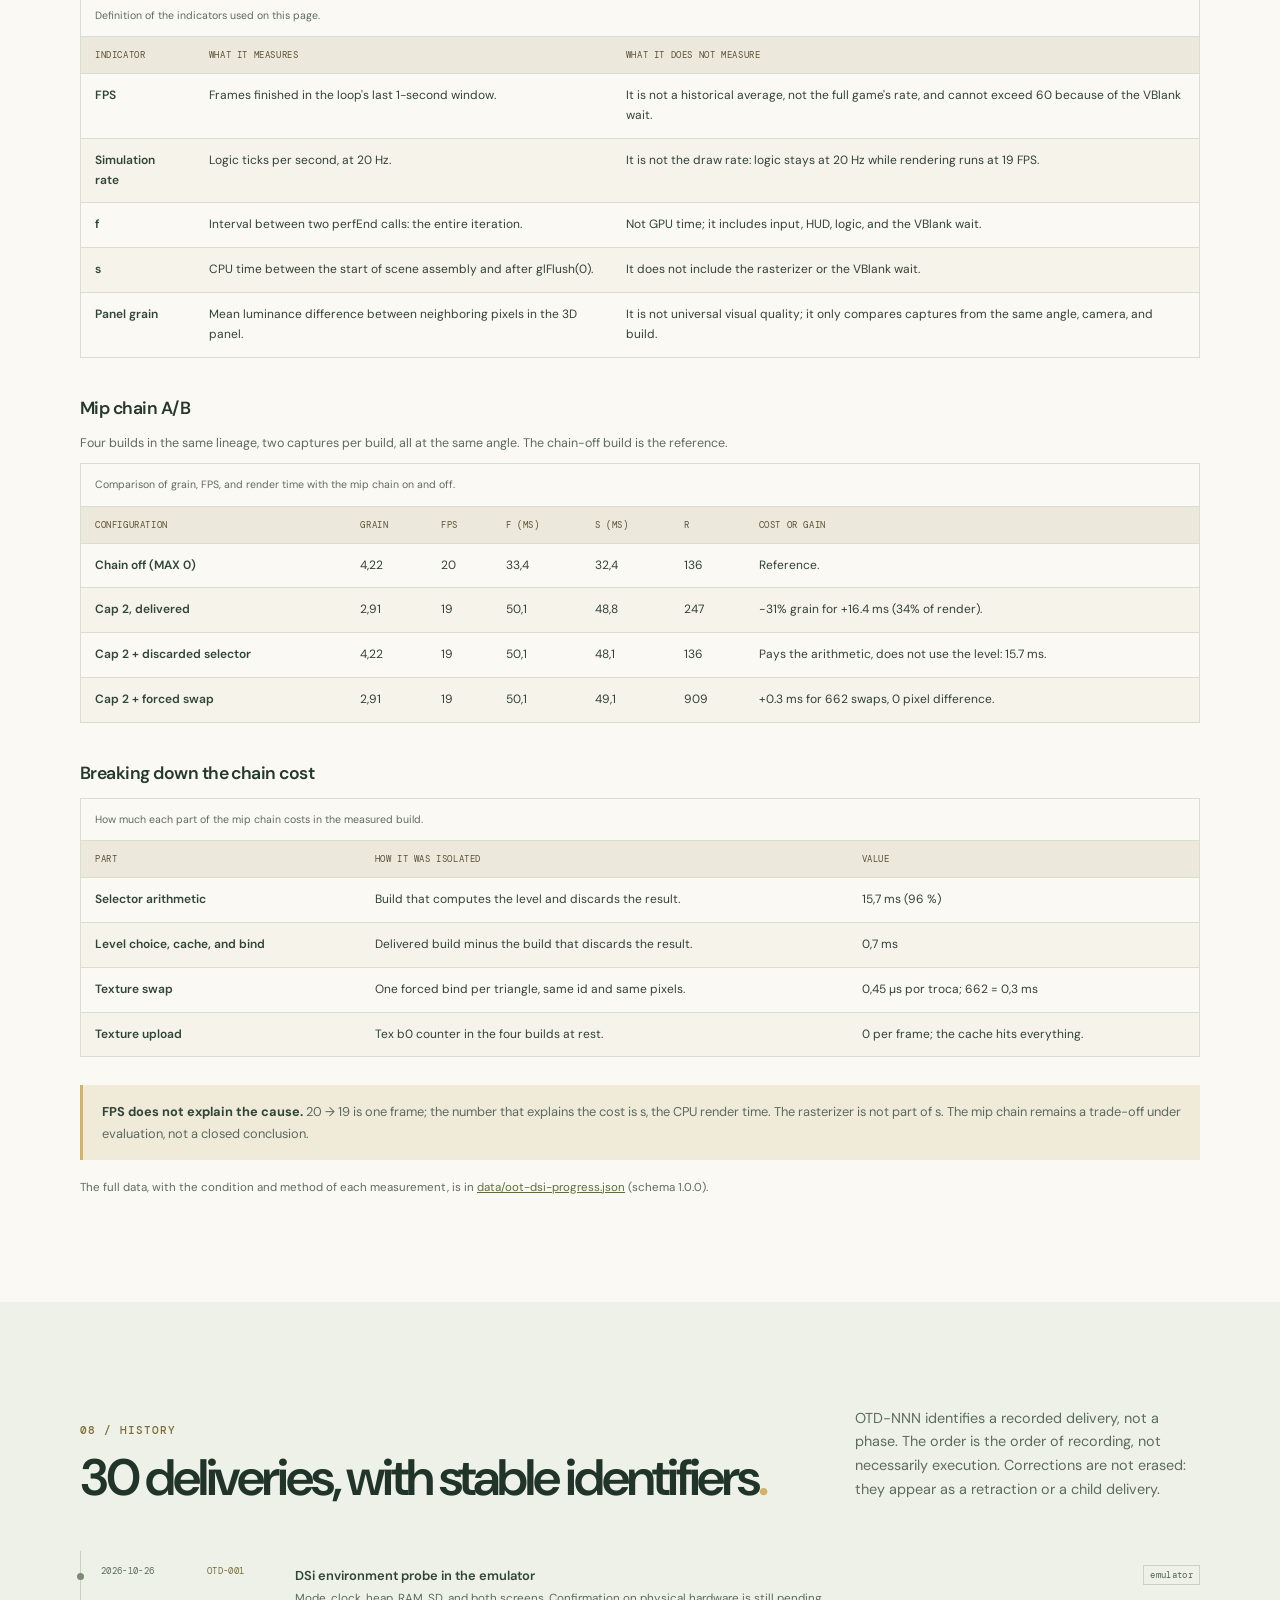
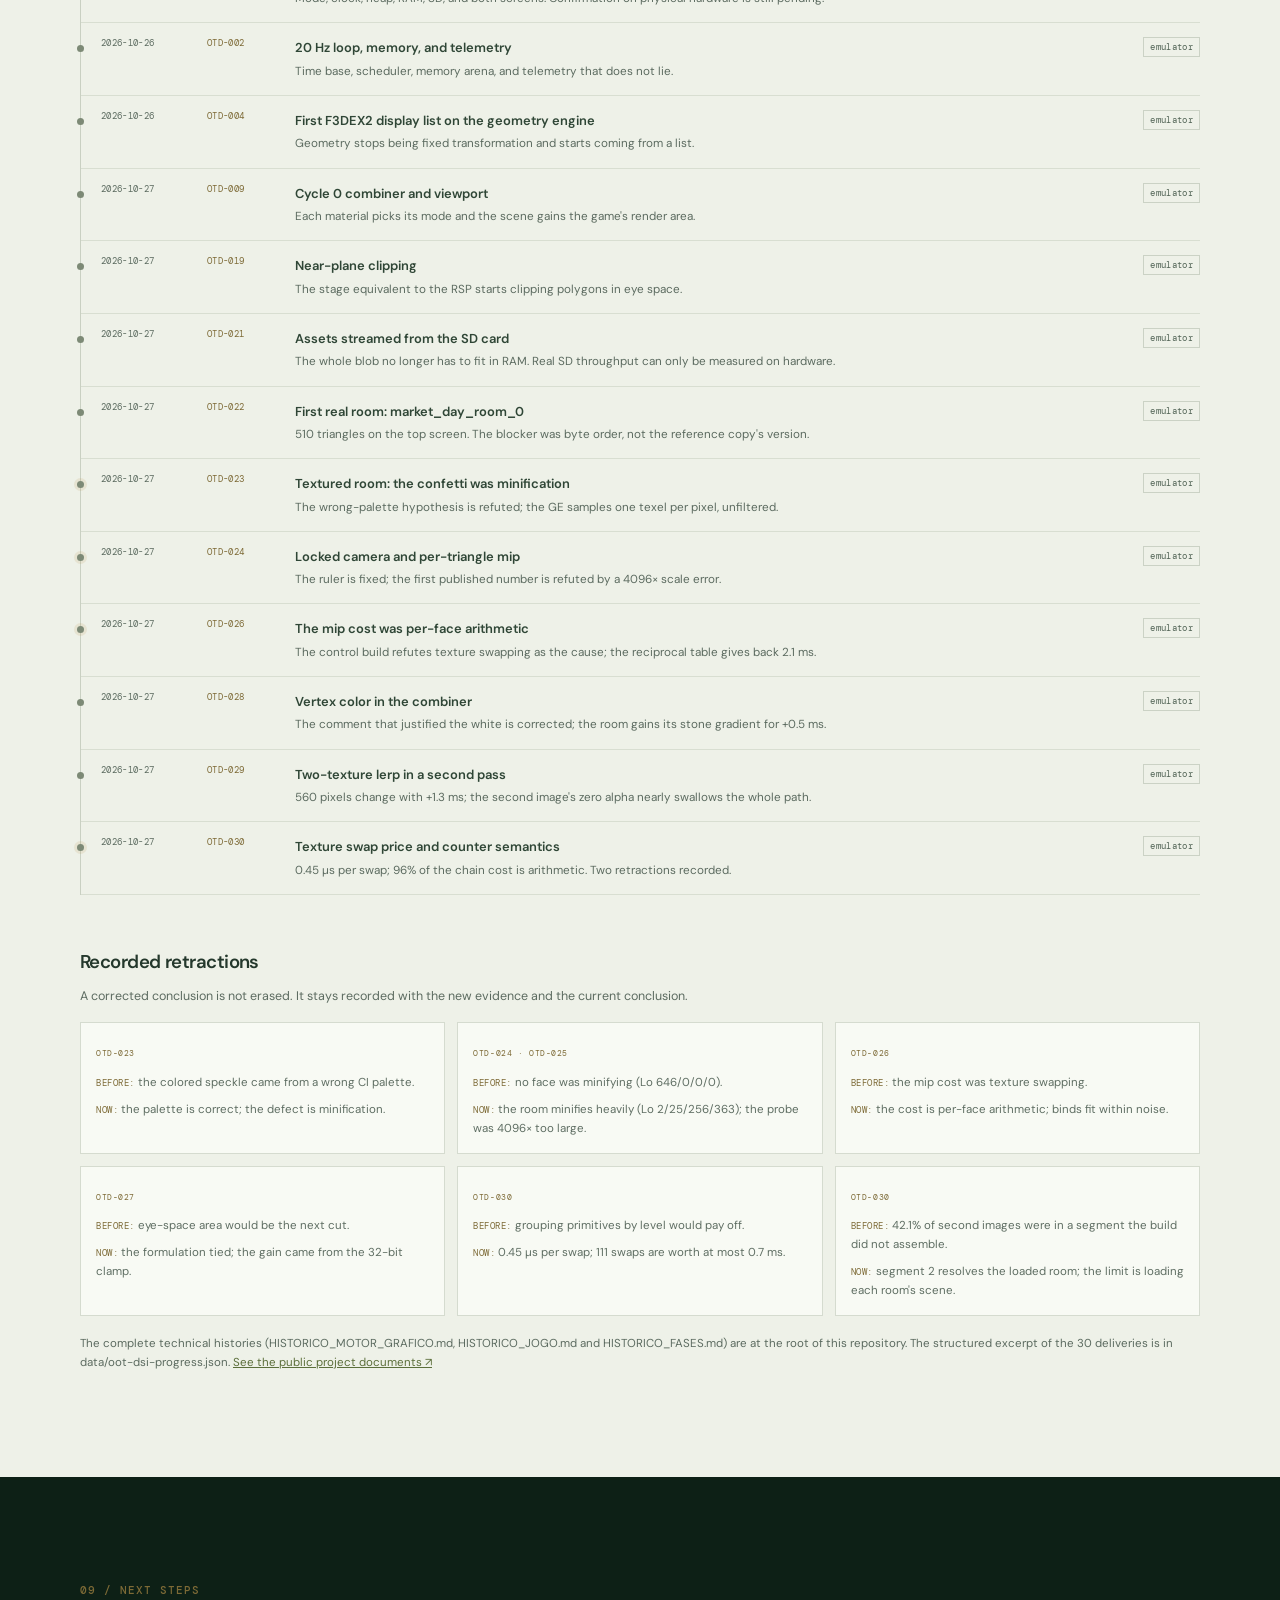
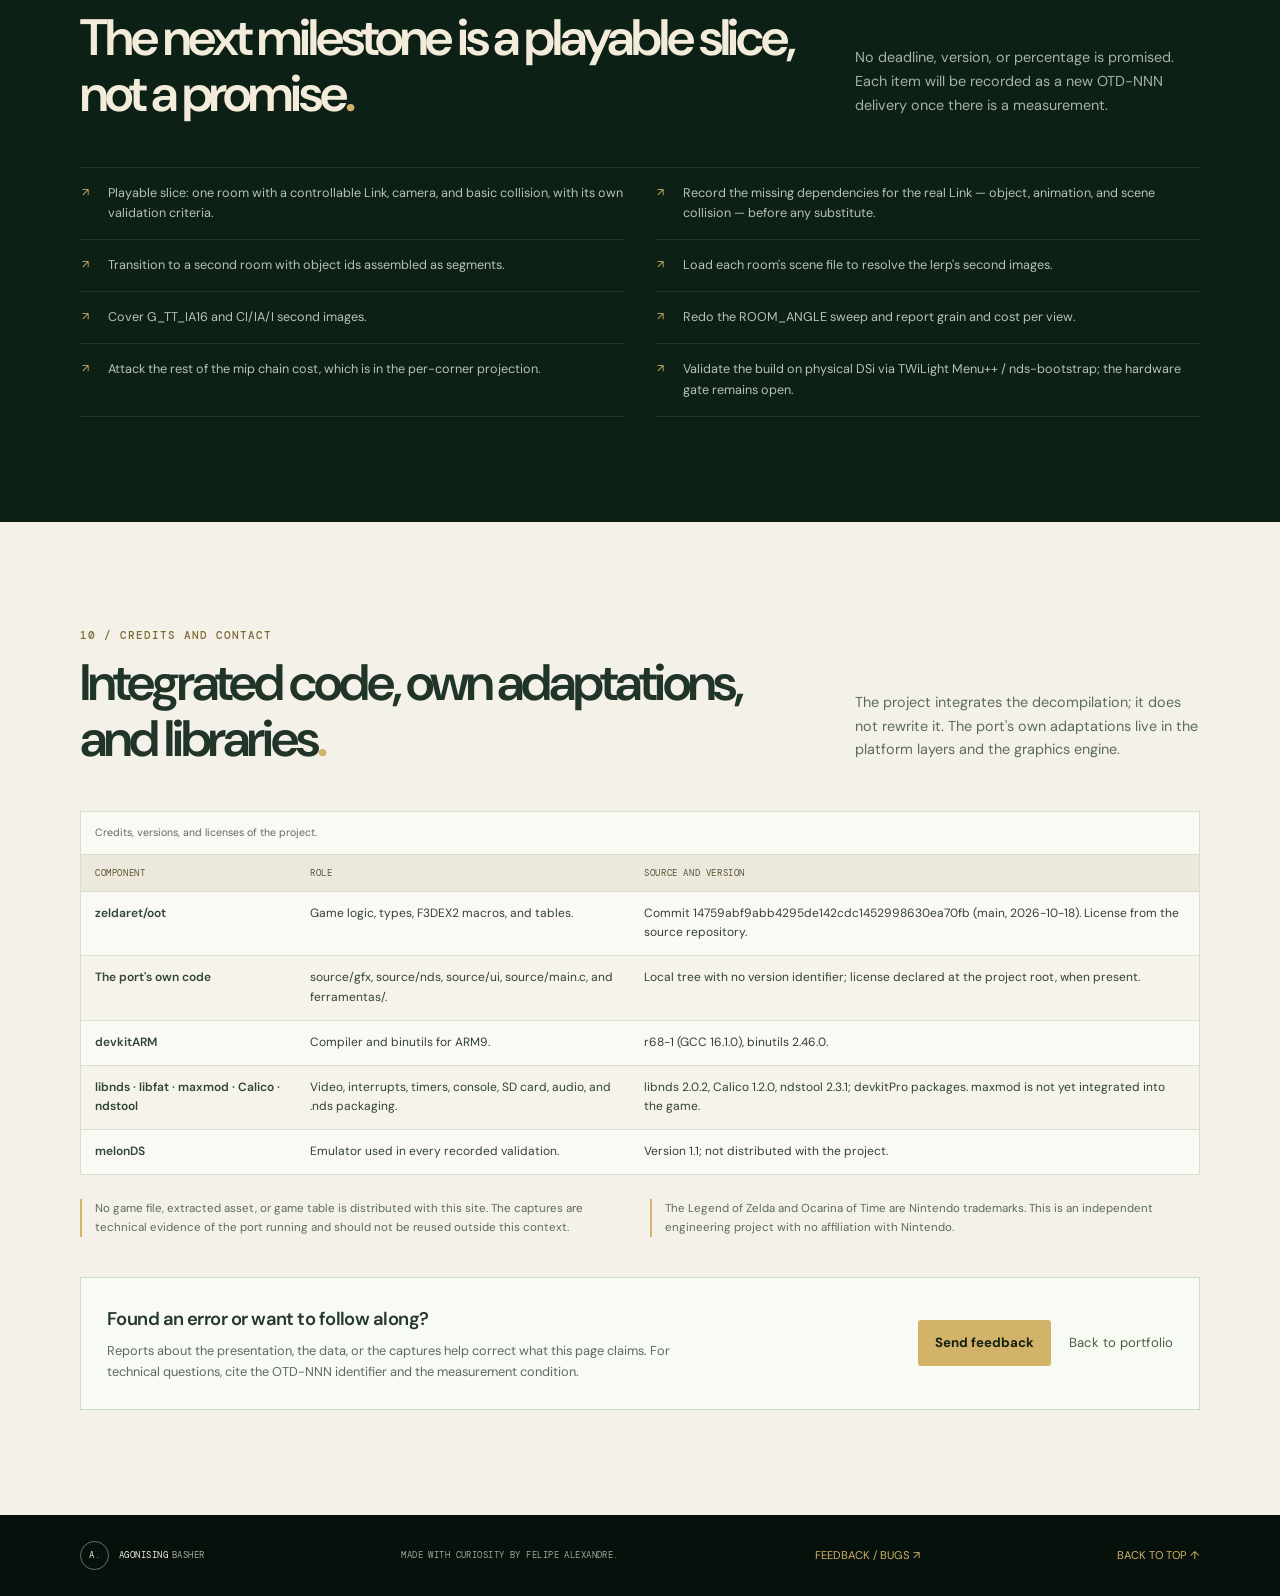
==== commit ea7382b3: "Espanhol e frances com dicionarios proprios e deteccao de regiao Os dois botoes que abriam o transla" ====
--- a/docs/index.html
+++ b/docs/index.html
@@ -20,7 +20,12 @@
         <a href="https://agonisingbasher.github.io/personal-website/index.html#projetos" data-i18n="navProjects" target="_blank" rel="noreferrer">Projetos</a>
         <a href="https://agonisingbasher.github.io/personal-website/index.html#sobre" data-i18n="navAbout" target="_blank" rel="noreferrer">Sobre mim</a>
         <a class="nav-contact" href="https://agonisingbasher.github.io/personal-website/index.html#conectar" target="_blank" rel="noreferrer"><span data-i18n="navConnect">Conectar</span> <span aria-hidden="true">↗</span></a>
-        <button class="language-toggle" type="button" data-lang-toggle aria-label="Mudar idioma para inglês" title="Mudar idioma para inglês">EN</button>
+        <span class="language-switch" role="group">
+          <button class="language-toggle" type="button" data-lang-option="pt-BR" lang="pt" aria-label="Português">PT</button>
+          <button class="language-toggle" type="button" data-lang-option="en" lang="en" aria-label="English">EN</button>
+          <button class="language-toggle" type="button" data-lang-option="es" lang="es" aria-label="Español">ES</button>
+          <button class="language-toggle" type="button" data-lang-option="fr" lang="fr" aria-label="Français">FR</button>
+        </span>
       </nav>
     </div>
   </header>
@@ -906,6 +911,6 @@
       <a href="#inicio" data-i18n="ootBackToTop">VOLTAR AO TOPO ↑</a>
     </div>
   </footer>
-<script>(()=>{const b=document.querySelector('[data-lang-toggle]');if(!b)return;const box=document.createElement('span');box.style.cssText='display:inline-flex;gap:6px;margin-left:6px';for(const [code,label] of [['es','ES'],['fr','FR']]){const a=document.createElement('a');const u=new URL(location.href);u.searchParams.set('lang','pt-BR');a.href=`https://translate.google.com/translate?sl=pt&tl=${code}&u=${encodeURIComponent(u.href)}`;a.textContent=label;a.style.cssText='display:grid;place-items:center;min-width:34px;min-height:34px;border:1px solid #ffffff4a;color:#f4f3ed;font-size:.68rem;font-weight:700;text-decoration:none';a.setAttribute('aria-label',code==='es'?'Traducir página al español':'Traduire la page en français');box.append(a)}b.insertAdjacentElement('afterend',box)})();</script>
+
 </body>
 </html>
--- a/docs/oot.css
+++ b/docs/oot.css
@@ -35,6 +35,9 @@
 .main-nav .language-toggle { min-width: 39px; padding: 6px 8px; border: 1px solid #57d7f588; border-radius: 3px; background: #57d7f510; color: var(--cyan); cursor: pointer; font: 500 .7rem var(--mono); transition: background .2s ease, color .2s ease; }
 .main-nav .language-toggle:hover { background: var(--cyan); color: #10212a; }
 .main-nav .language-toggle:focus-visible { outline: 2px solid var(--cyan); outline-offset: 3px; }
+/* Os quatro idiomas ficam num grupo so: o nav da 32px entre itens, mas as opcoes
+   entre si precisam de um vao proprio, senao o grupo inteiro parece um so botao. */
+.language-switch { display: inline-flex; gap: 5px; }
 .eyebrow { margin: 0; color: var(--cyan); font: 500 .7rem/1.6 var(--mono); letter-spacing: .09em; text-transform: uppercase; }
 .eyebrow-dark { color: #247c98; }
 h2 { margin: 10px 0 0; font-size: clamp(2.1rem, 4vw, 3.25rem); font-weight: 600; letter-spacing: -.06em; line-height: 1.1; }
@@ -58,6 +61,7 @@
 .oot-page .main-nav .language-toggle { border-color: #d3b26a88; background: #d3b26a10; color: var(--oot-gold); }
 .oot-page .main-nav .language-toggle:hover { background: var(--oot-gold); color: #10211a; }
 .oot-page .main-nav .language-toggle:focus-visible { outline-color: var(--oot-gold); }
+.main-nav .language-toggle[aria-pressed="true"] { border-color: var(--oot-gold); background: var(--oot-gold); color: #10211a; }
 .oot-page .button-primary { background: var(--oot-gold); color: #14200f; }
 .oot-page .button-primary:hover { background: var(--oot-gold-soft); }
 .oot-page .text-link { color: #d6d0bd; }
@@ -278,6 +282,11 @@
   .brand { gap: 7px; font-size: .66rem; }
   .brand-mark { width: 30px; height: 30px; }
   .main-nav { width: 100%; justify-content: space-between; gap: 6px; font-size: .7rem; }
+  /* Quatro idiomas no nav: em 320px a linha nao cabe e o flex espreme os rotulos.
+     Melhor a linha inteira descer do que o texto quebrar dentro do link. */
+  .main-nav { flex-wrap: wrap; row-gap: 10px; justify-content: flex-start; }
+  .main-nav a { white-space: nowrap; }
+  .language-switch { gap: 3px; }
   .main-nav .nav-contact { padding: 5px 8px; }
   .main-nav .language-toggle { min-width: 34px; padding-inline: 5px; }
   .section-pad { padding: 73px 0; }
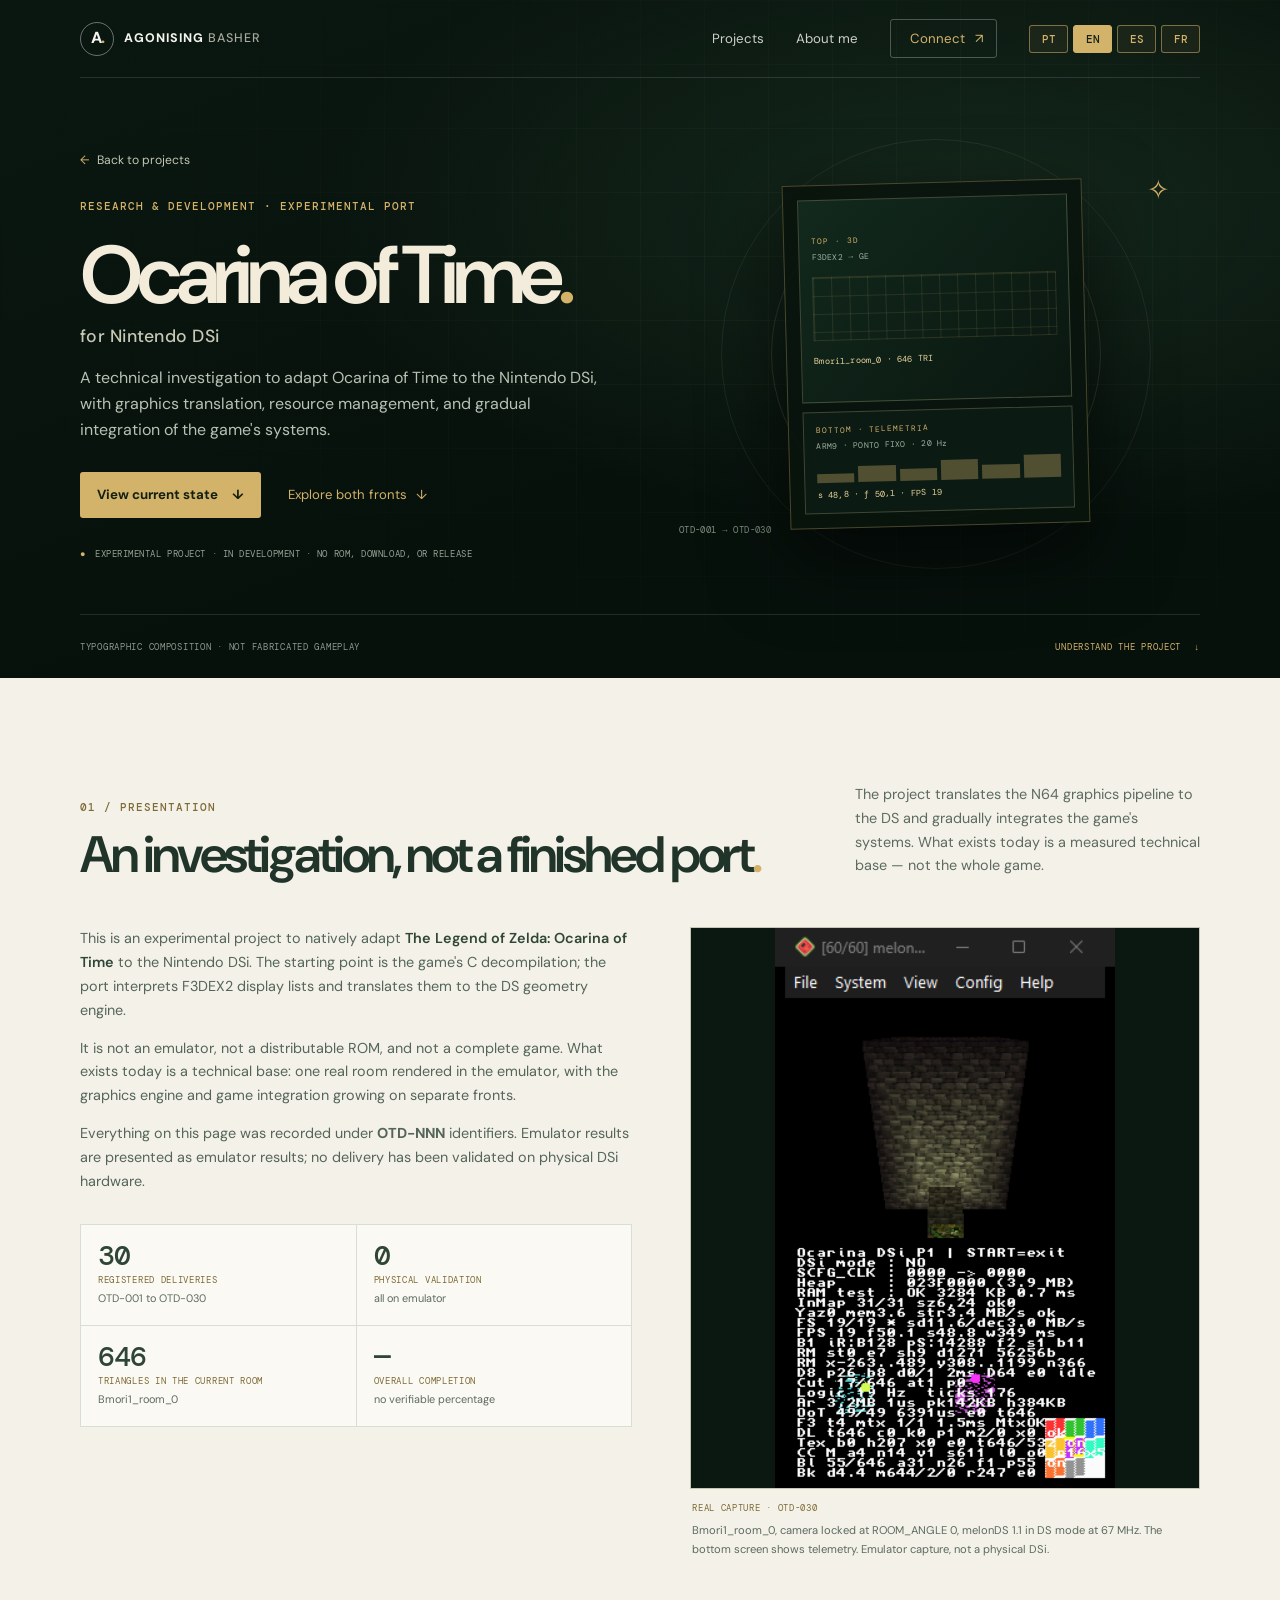
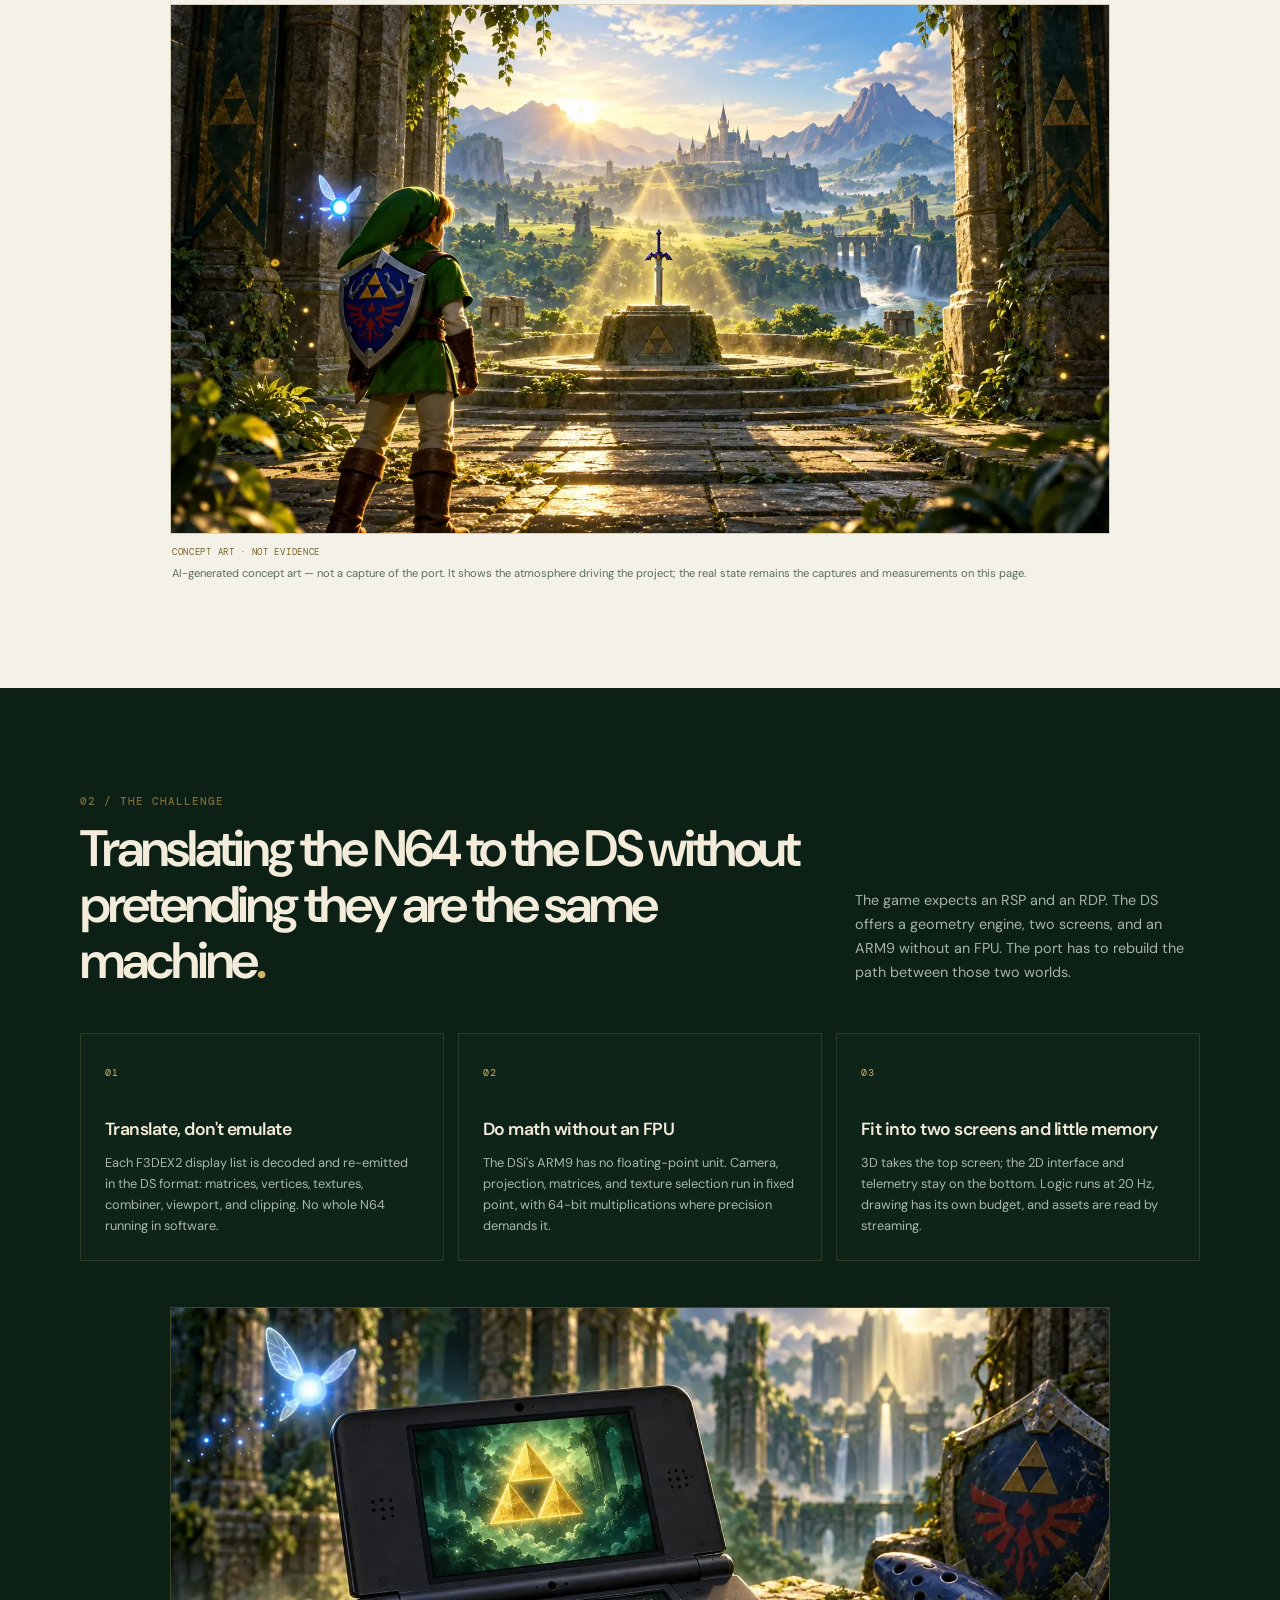
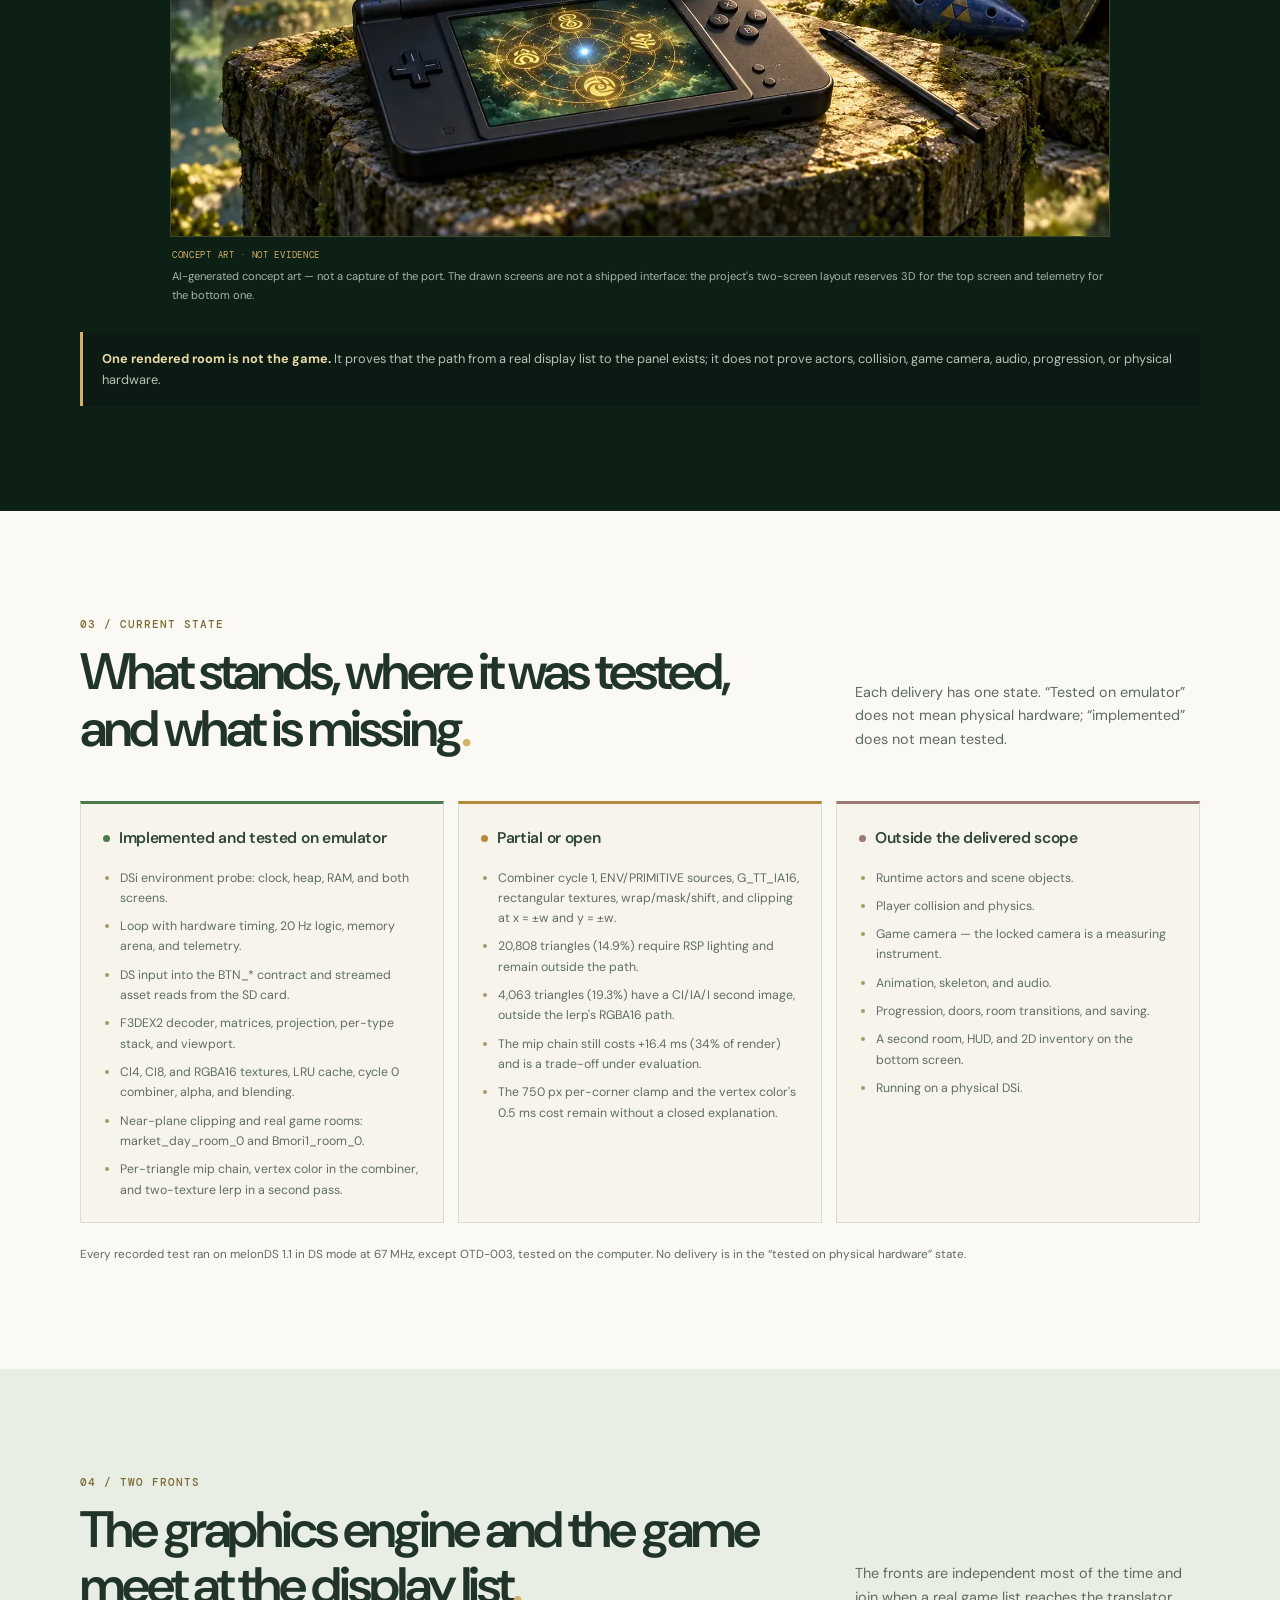
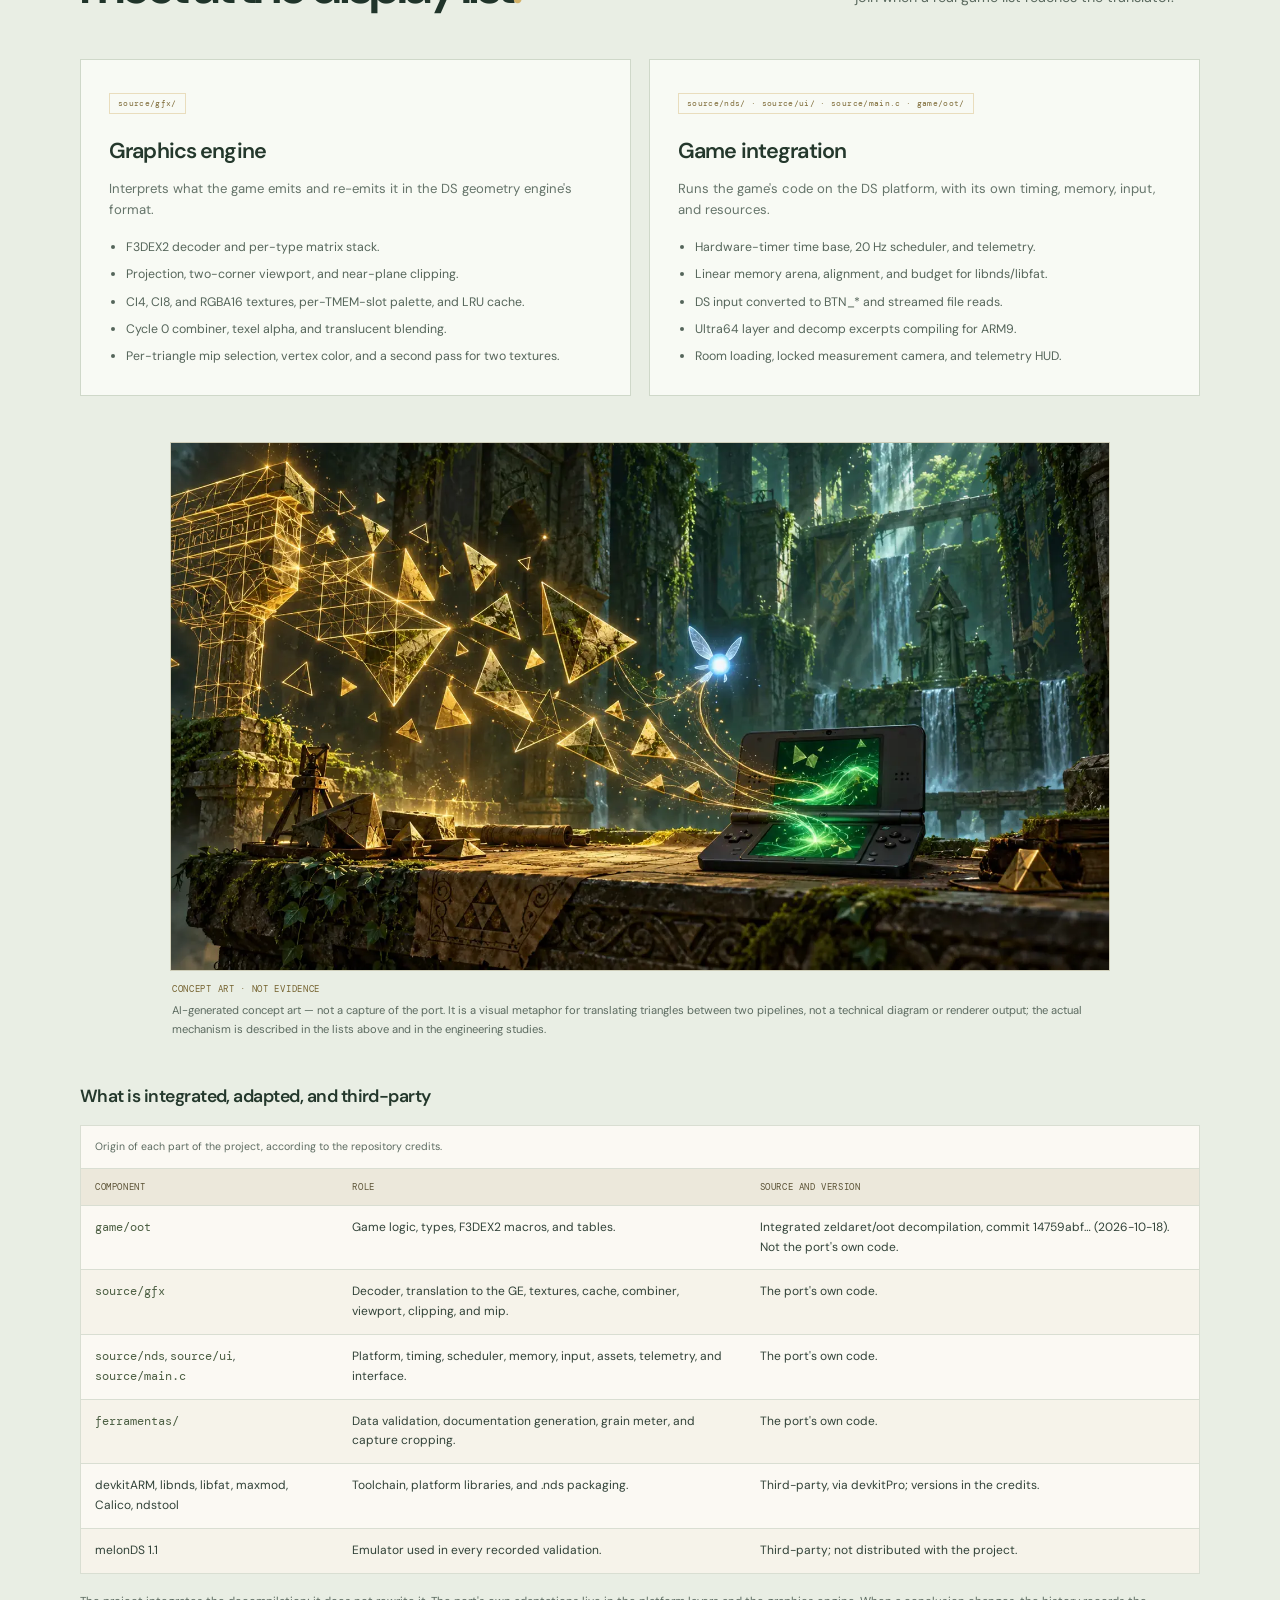
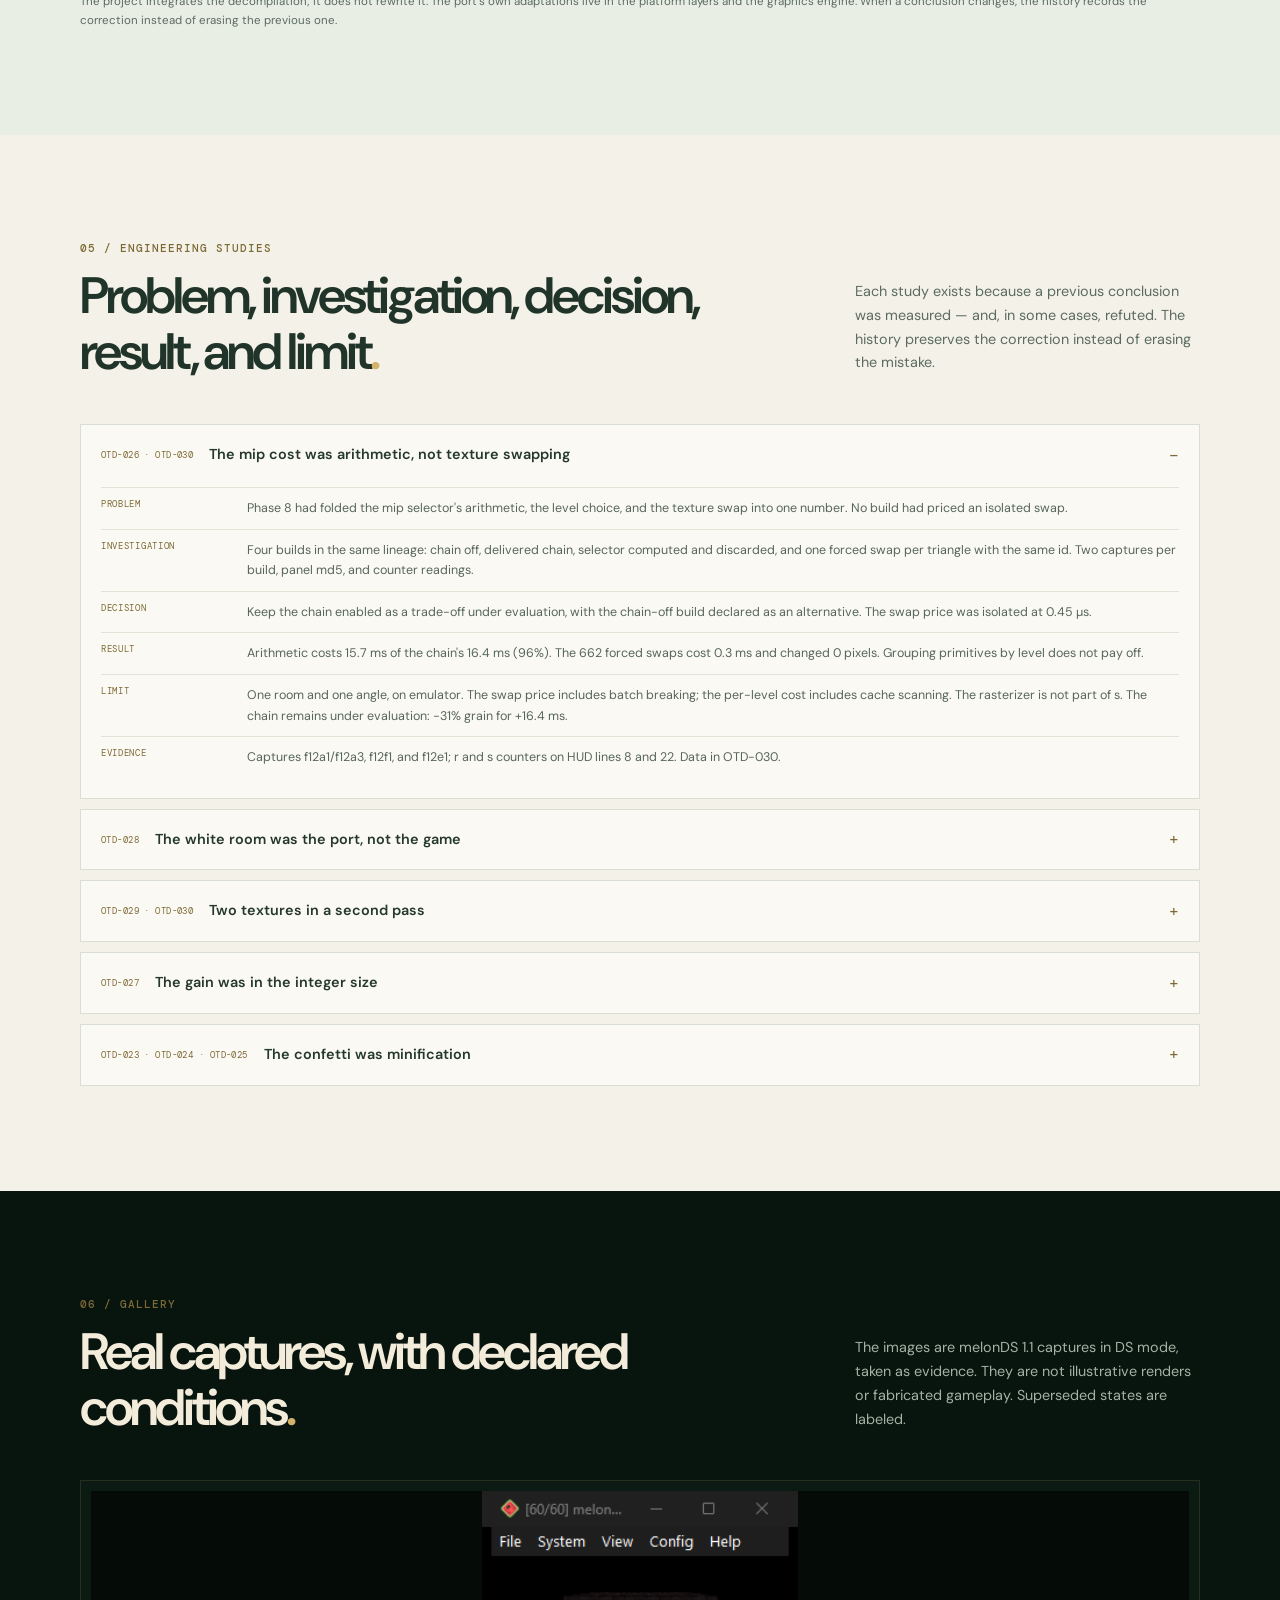
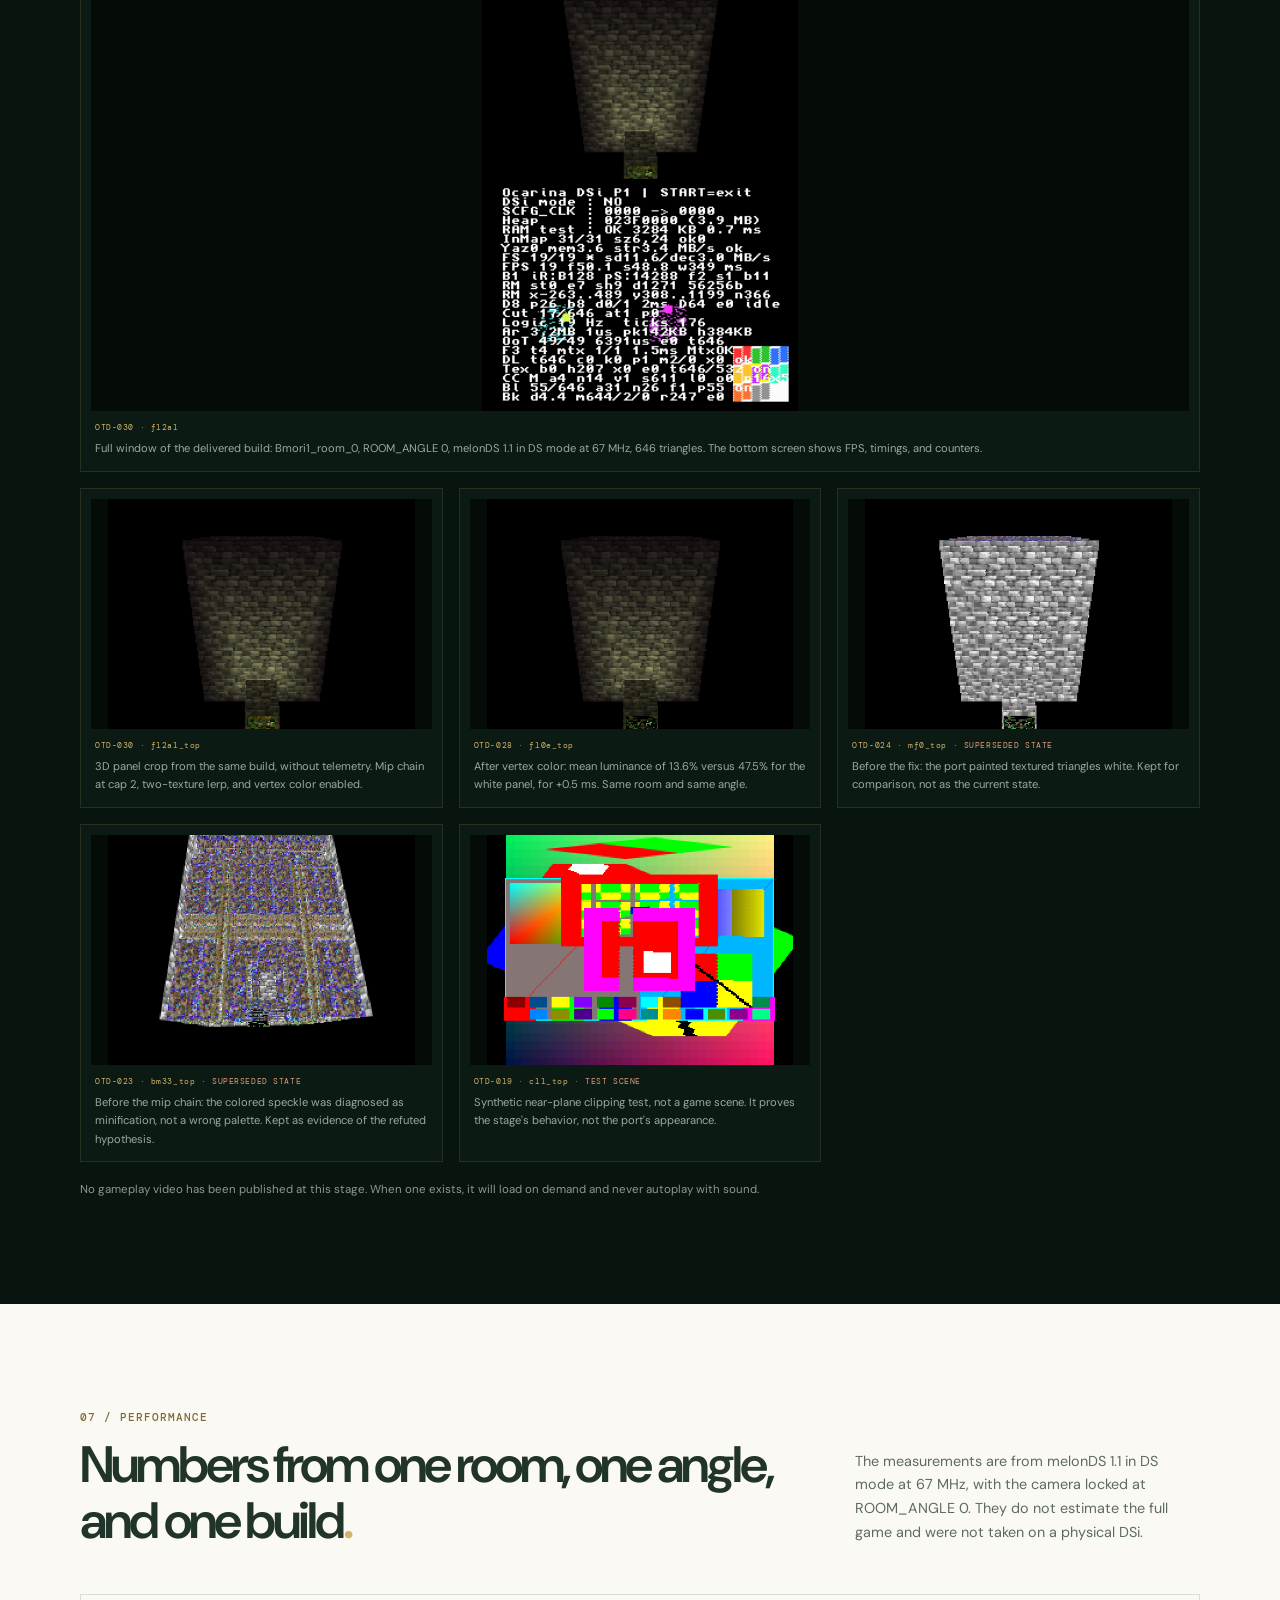
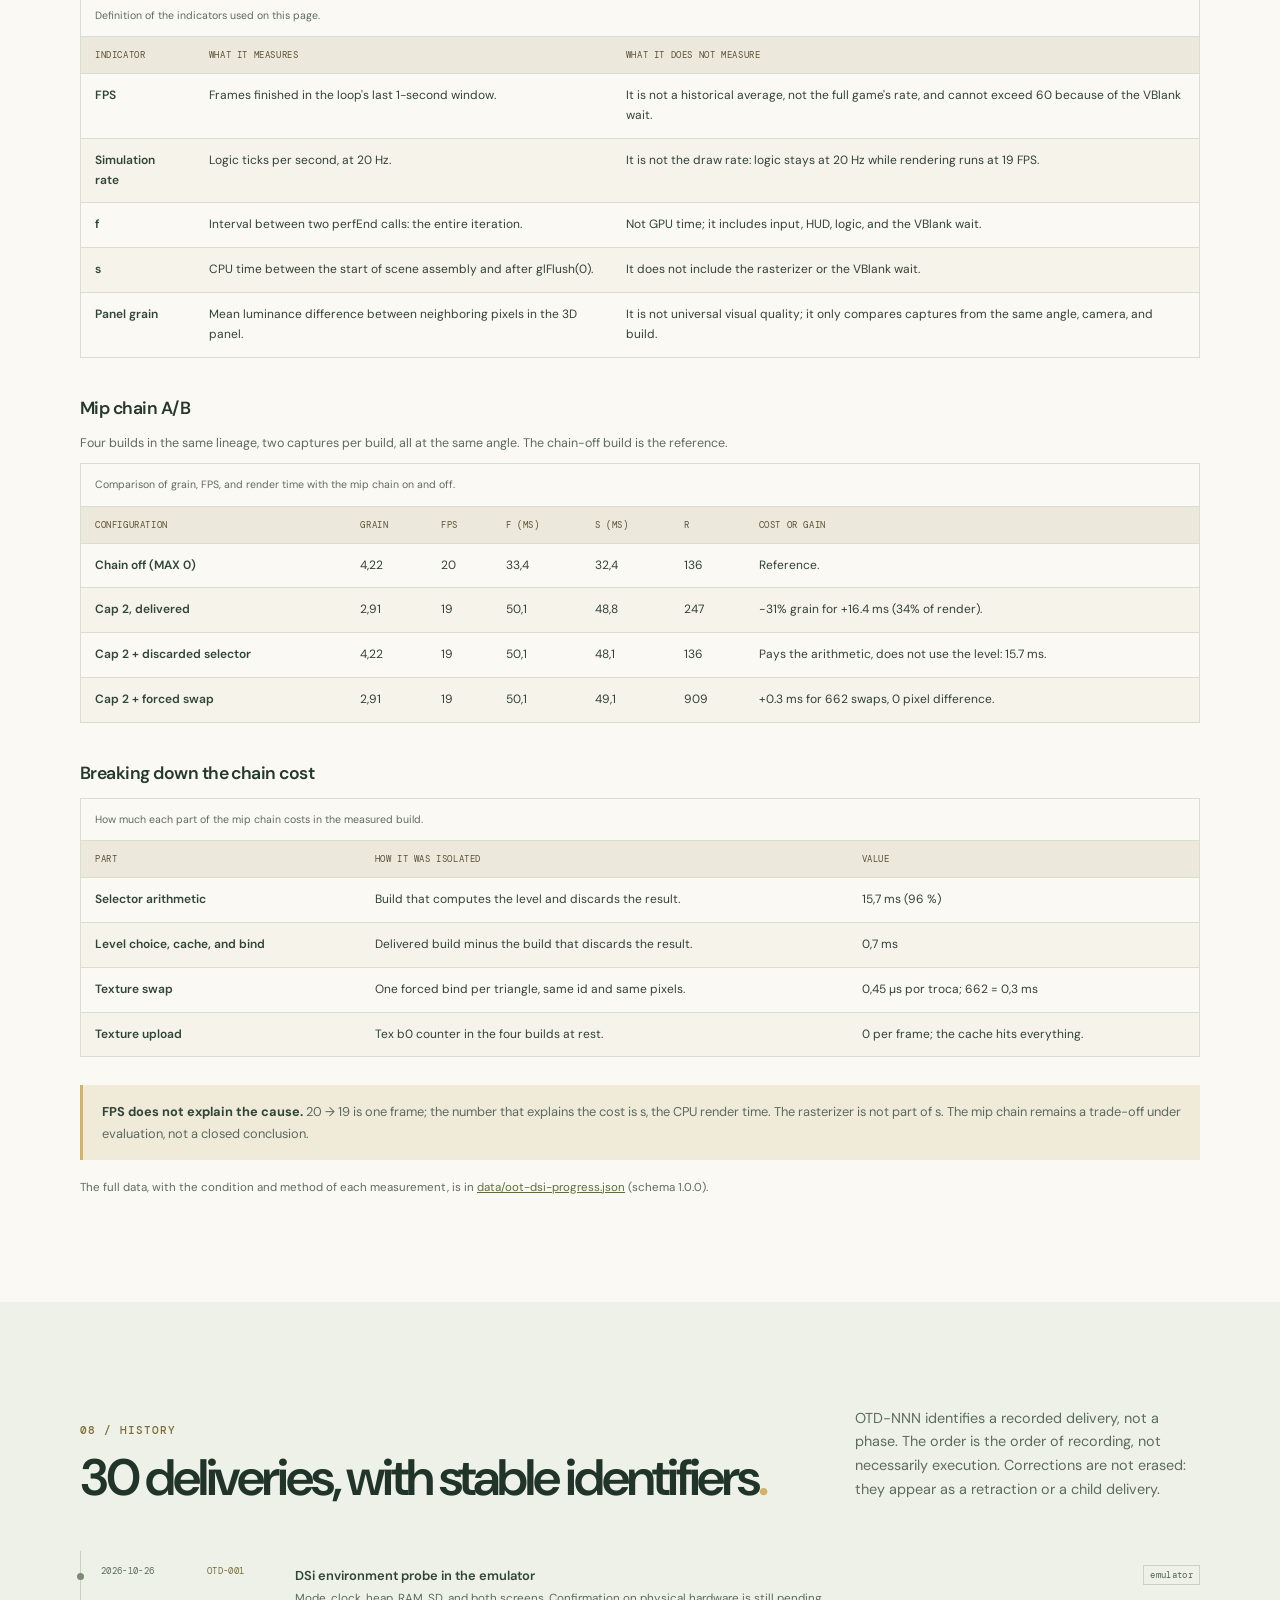
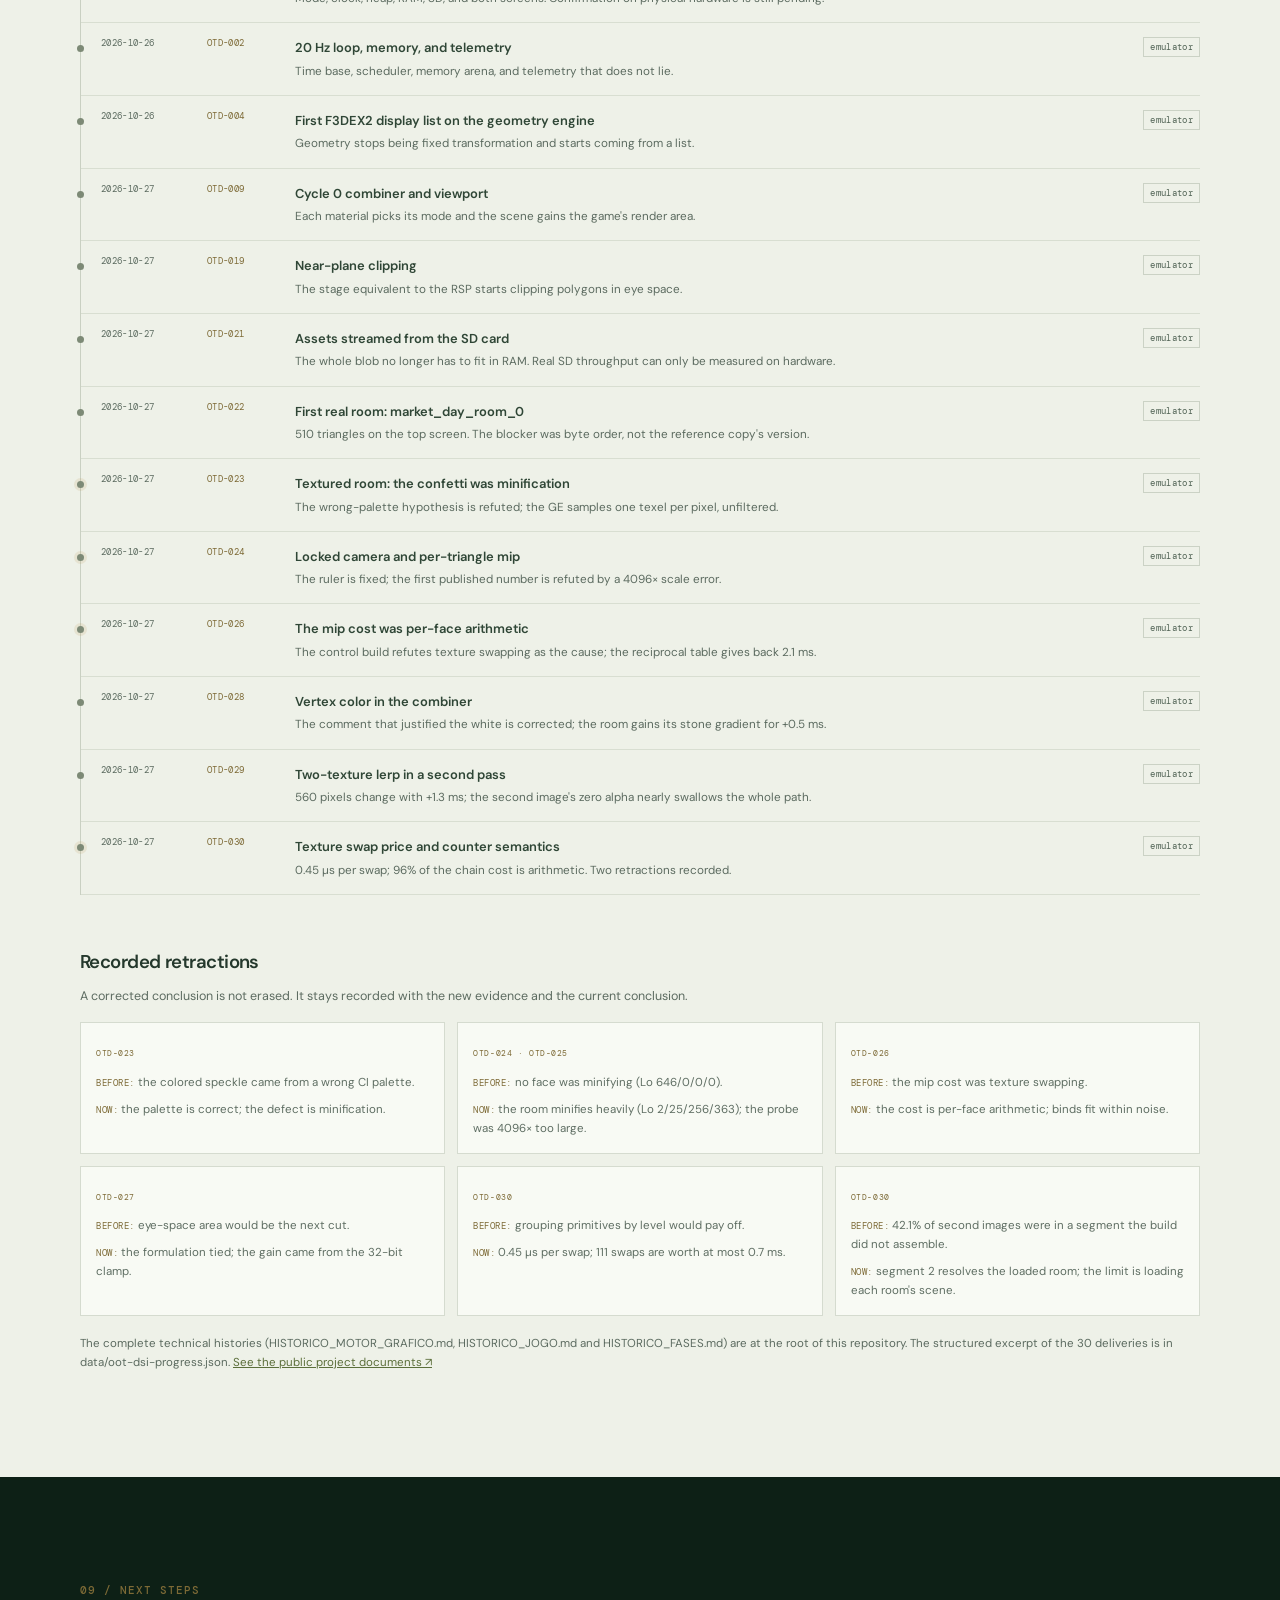
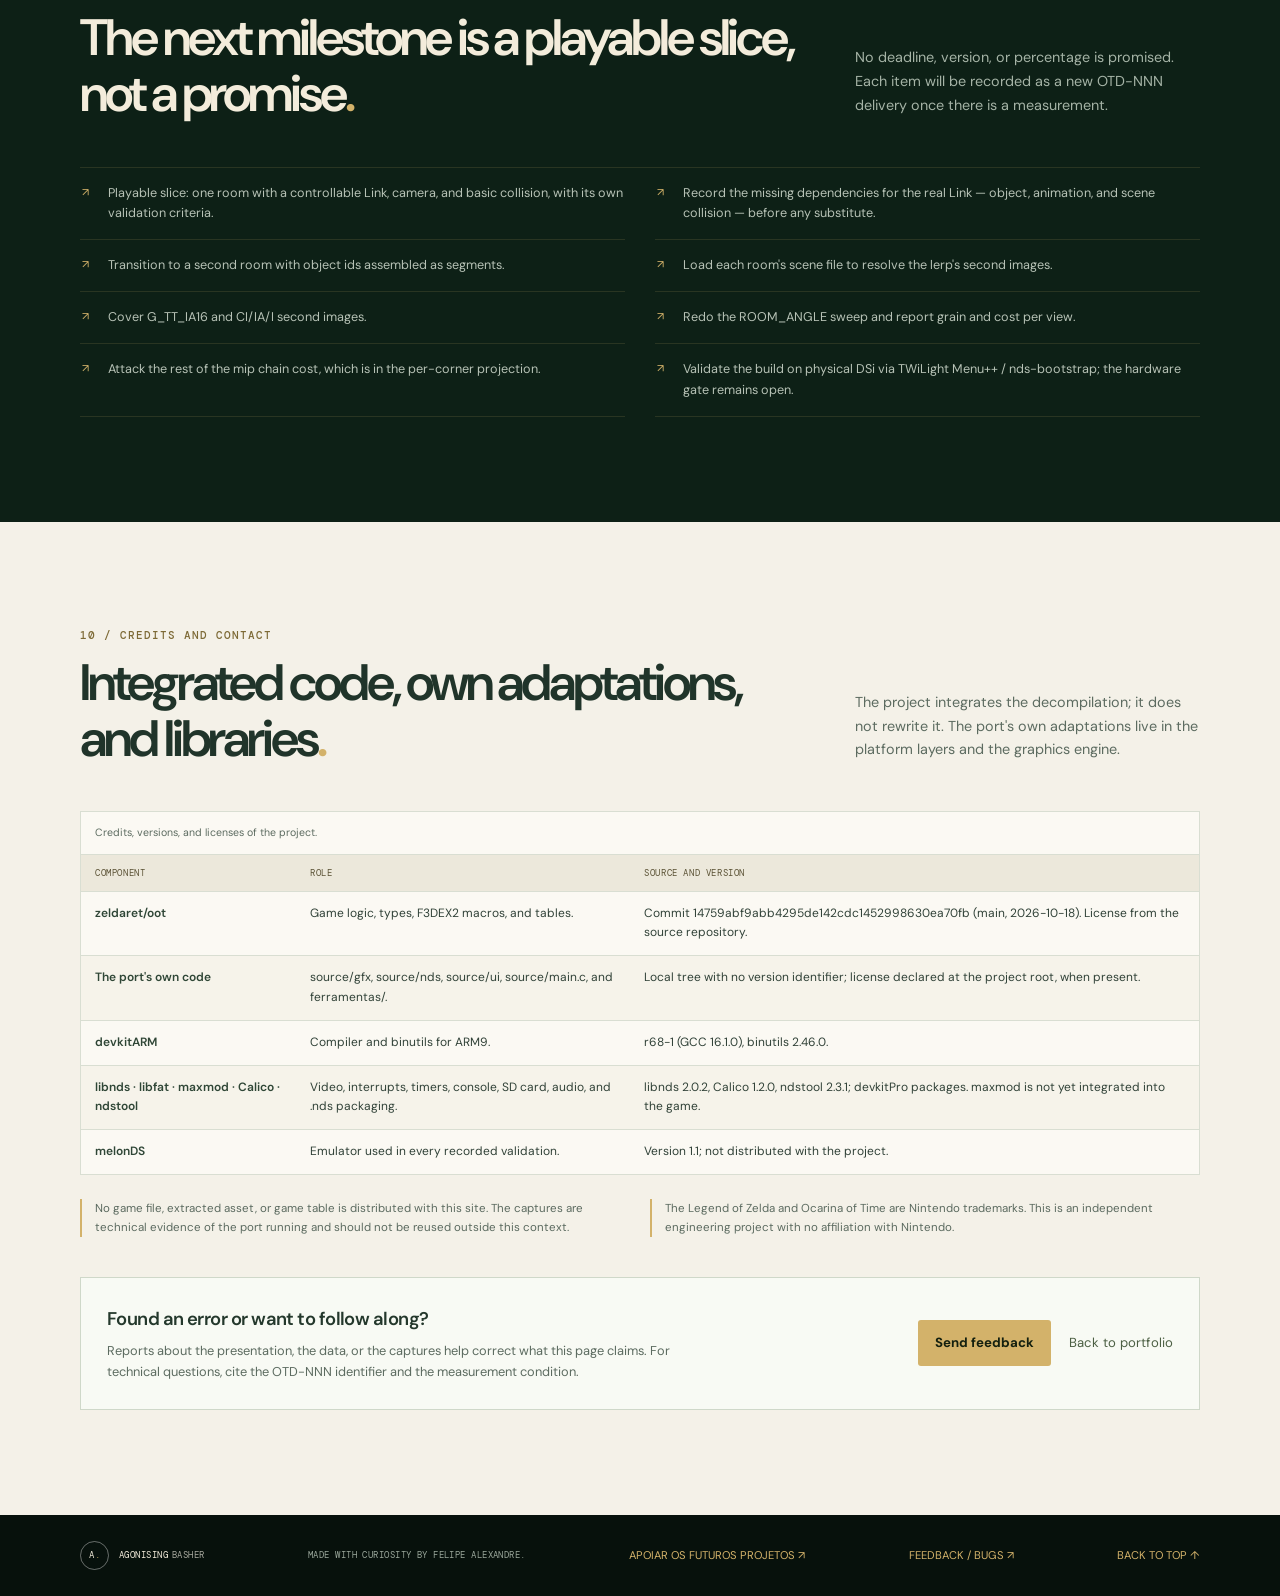
==== commit c5d162b2: "Add support page with local Pix QR code" ====
--- a/docs/index.html
+++ b/docs/index.html
@@ -907,6 +907,7 @@
     <div class="container">
       <a class="brand footer-brand" href="https://agonisingbasher.github.io/personal-website/index.html#inicio" target="_blank" rel="noreferrer"><span class="brand-mark" aria-hidden="true">A<span>.</span></span><span>AGONISING<span class="brand-light">BASHER</span></span></a>
       <span data-i18n="footerCredit">FEITO COM CURIOSIDADE, POR FELIPE ALEXANDRE.</span>
+      <a href="support.html">APOIAR OS FUTUROS PROJETOS ↗</a>
       <a href="https://agonisingbasher.github.io/personal-website/feedback.html?categoria=Ocarina%20de%20Time%20DSi" data-i18n="feedbackLink" data-lang-link target="_blank" rel="noreferrer">FEEDBACK / BUGS ↗</a>
       <a href="#inicio" data-i18n="ootBackToTop">VOLTAR AO TOPO ↑</a>
     </div>
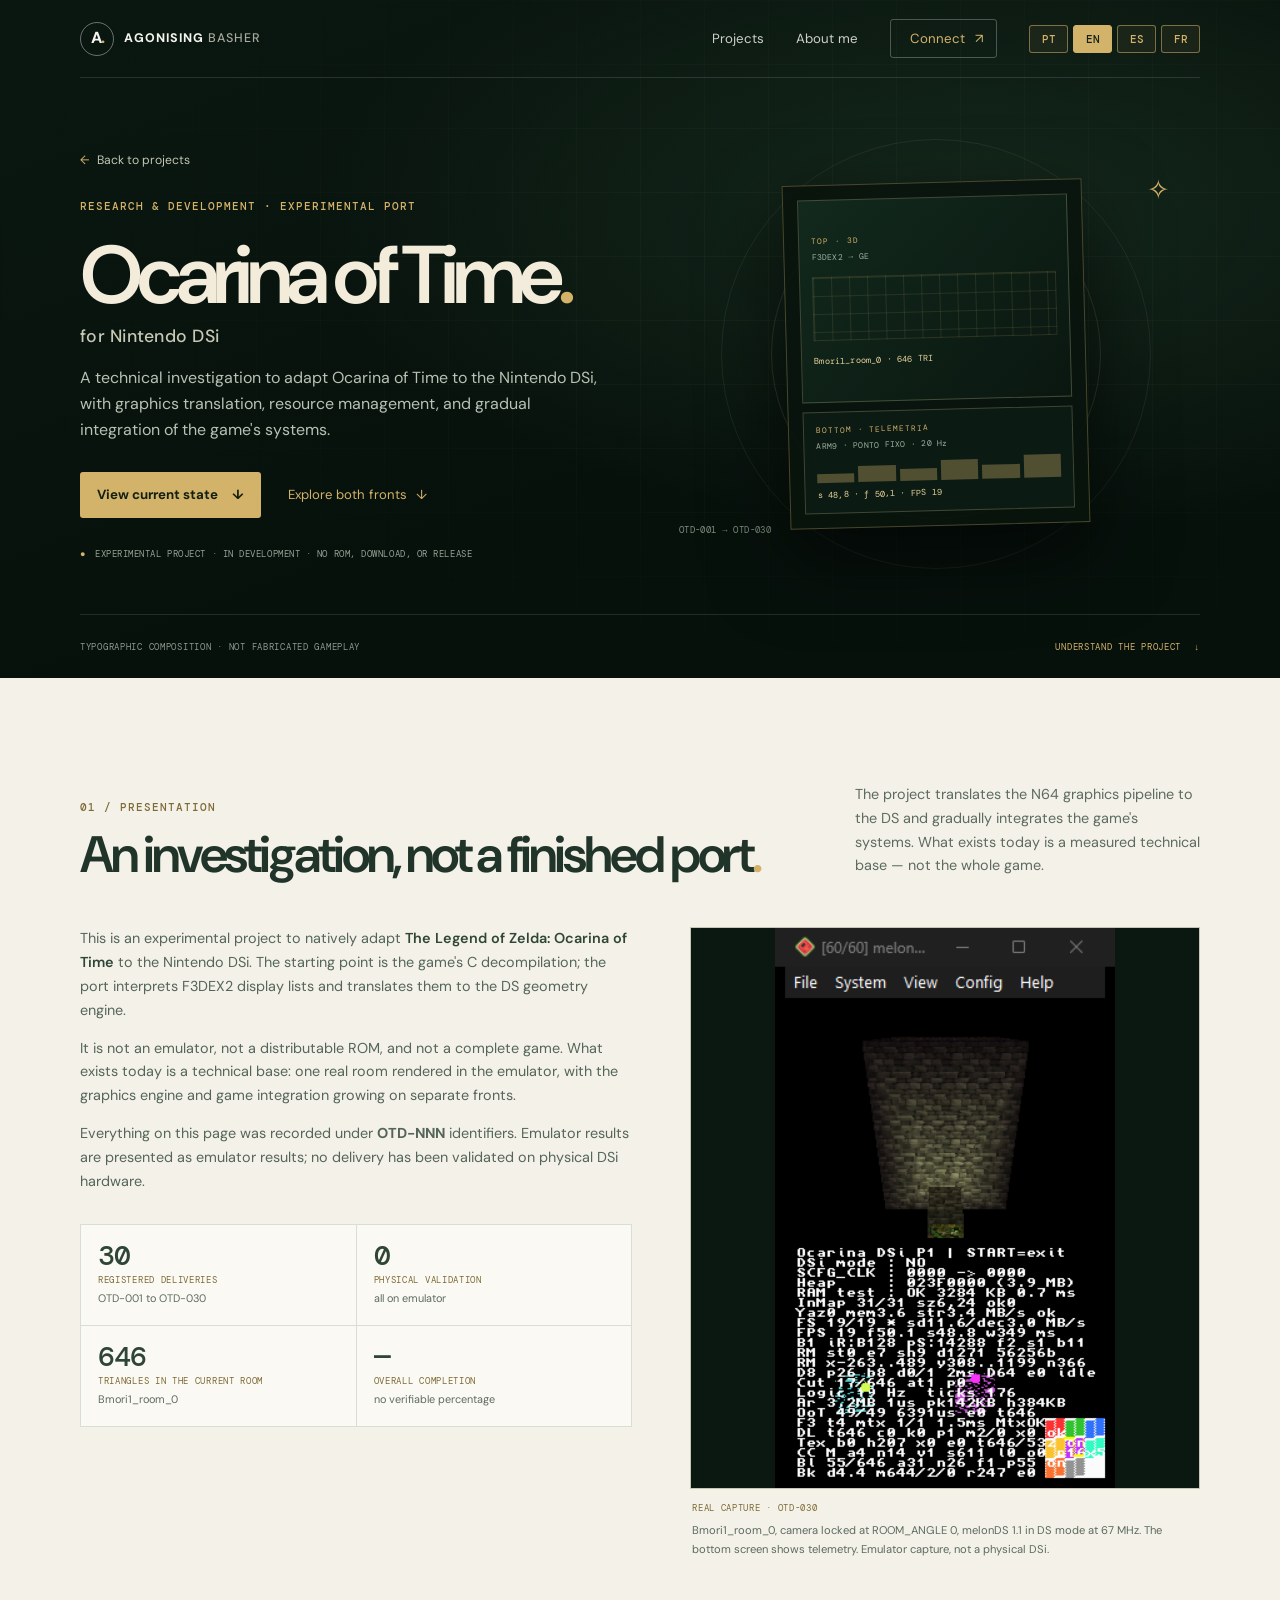
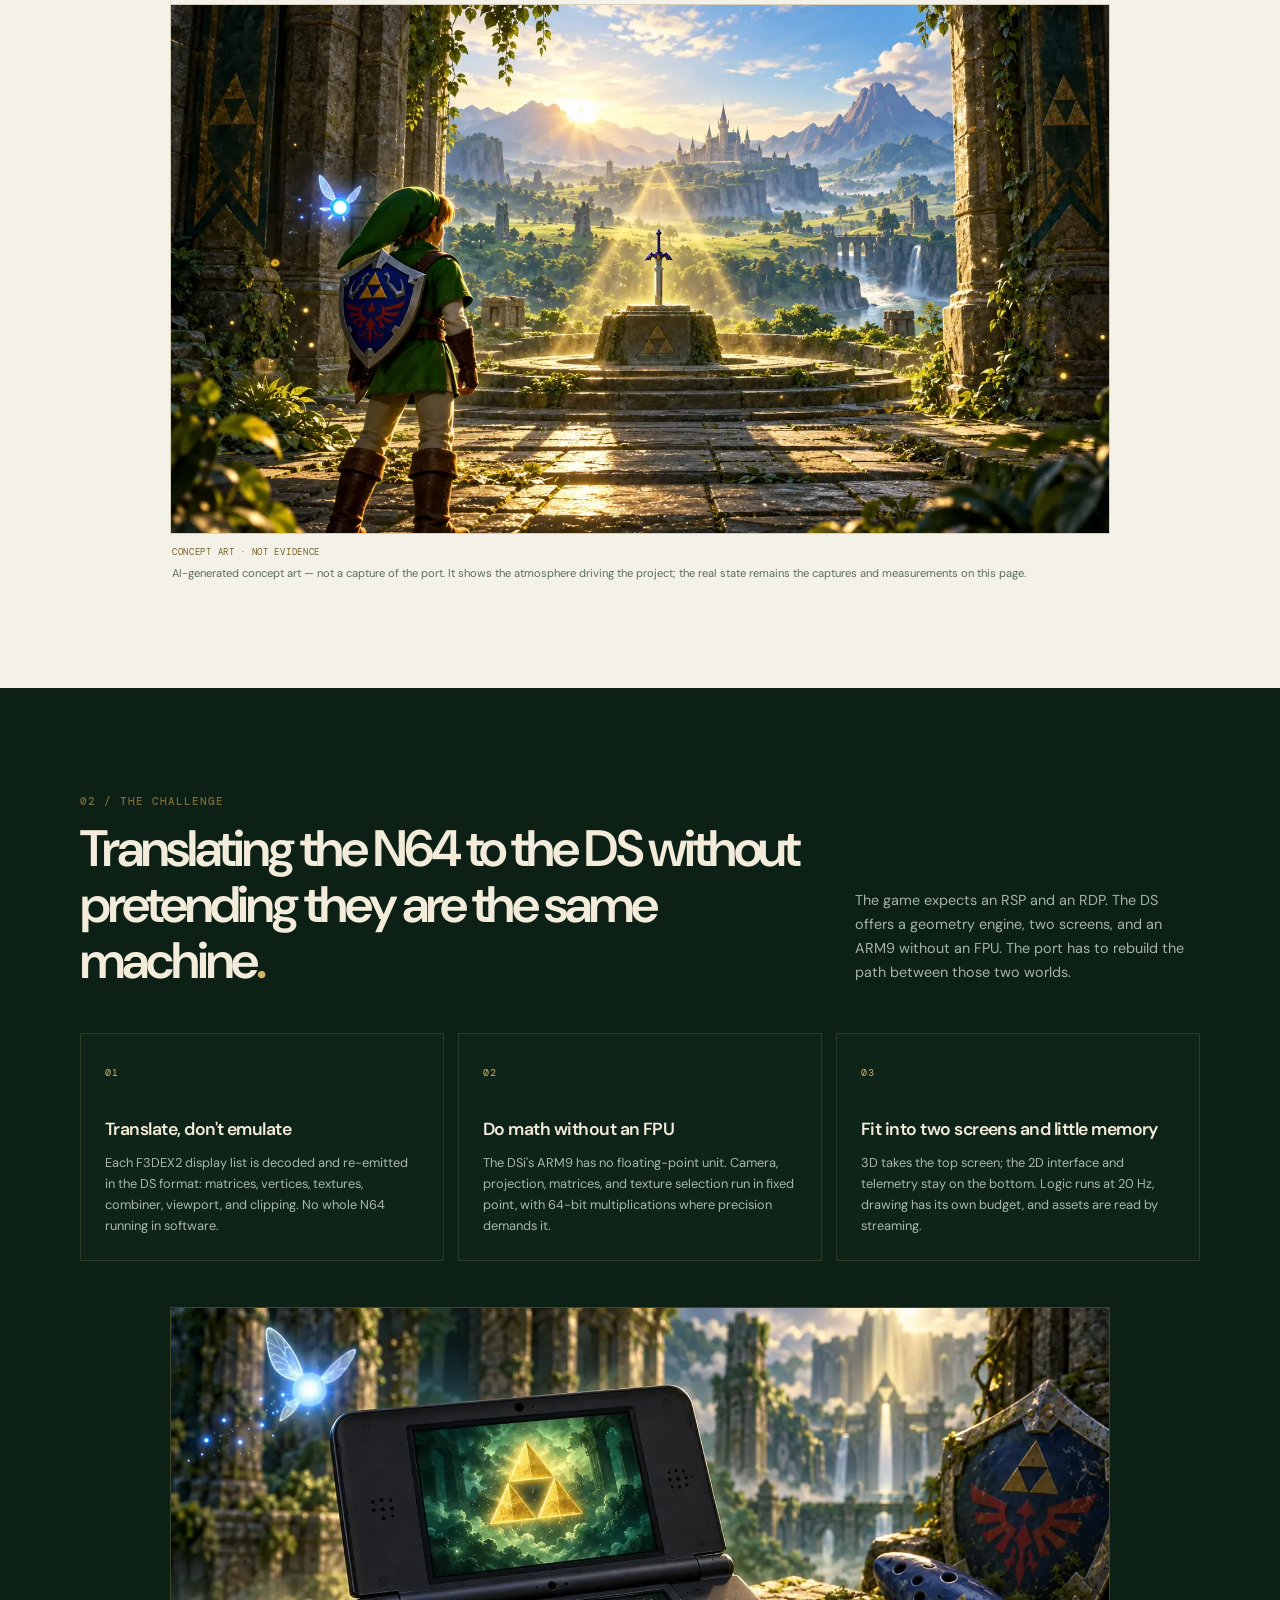
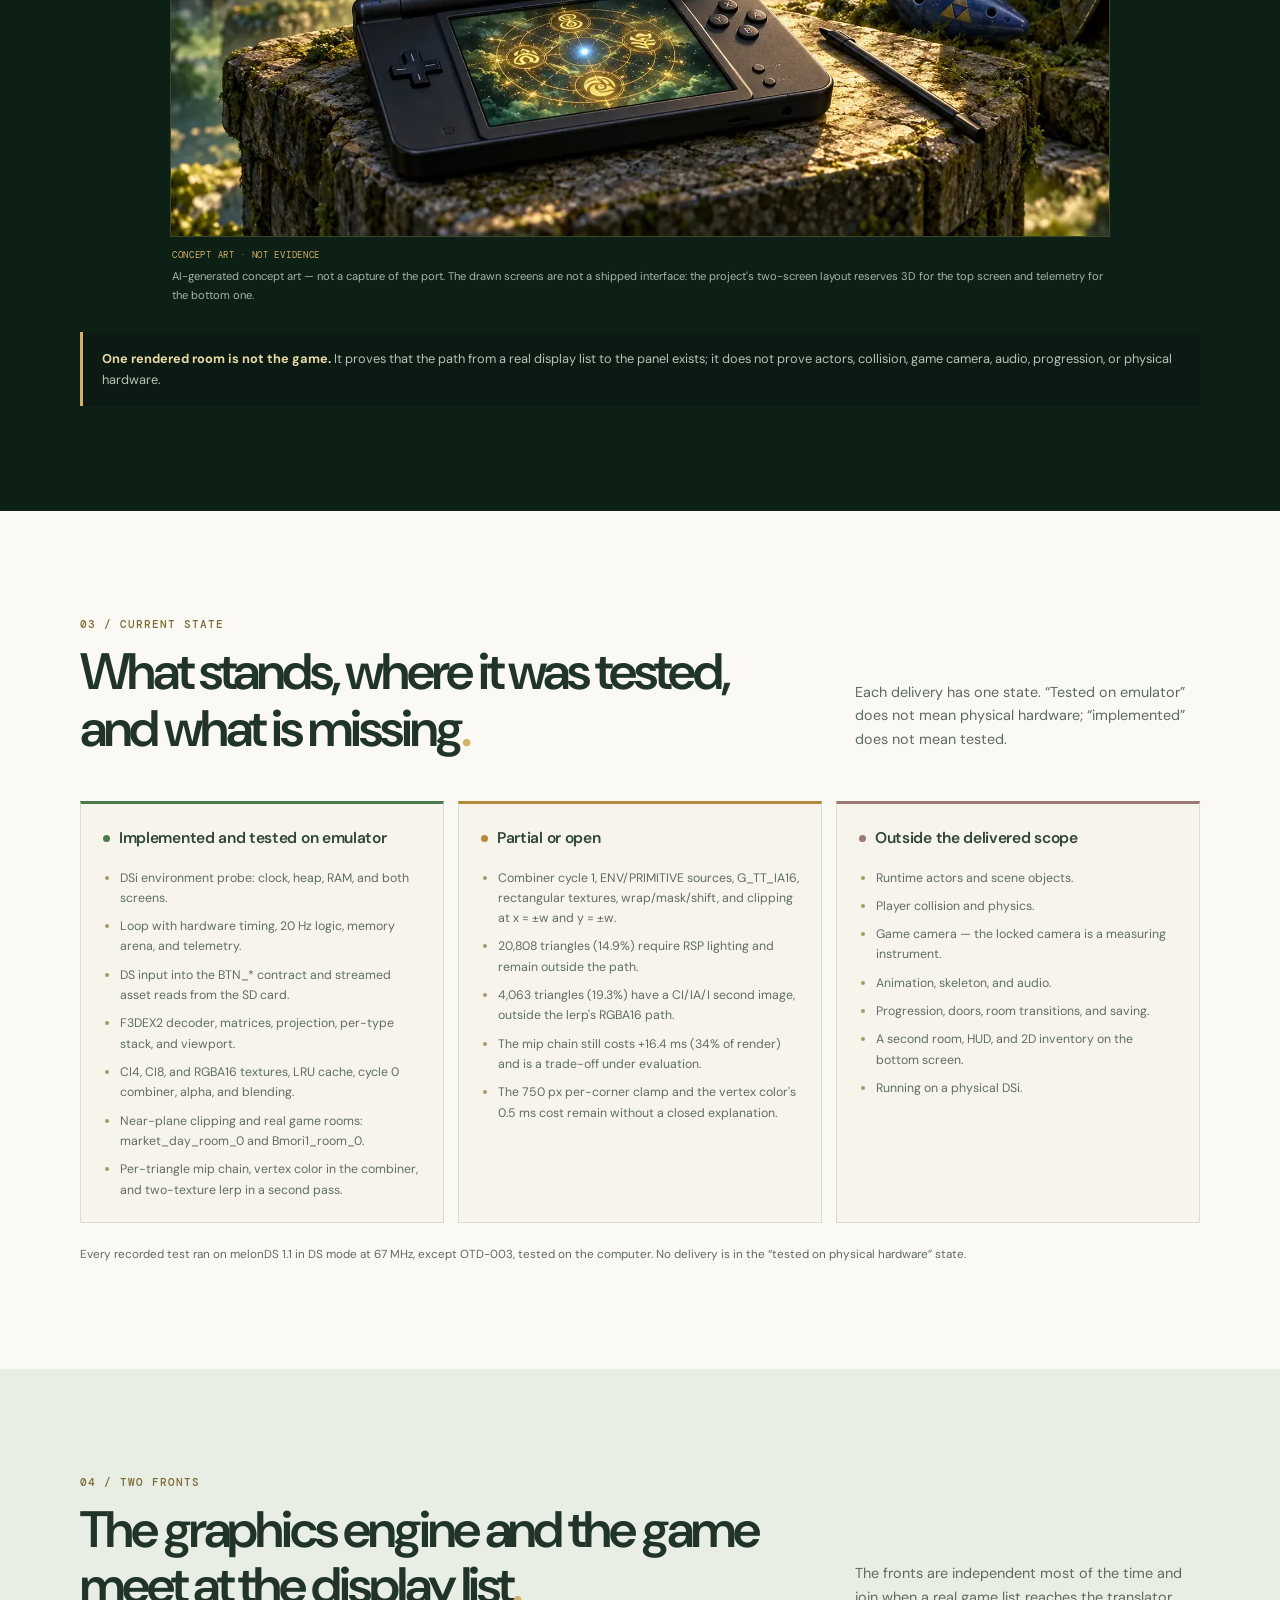
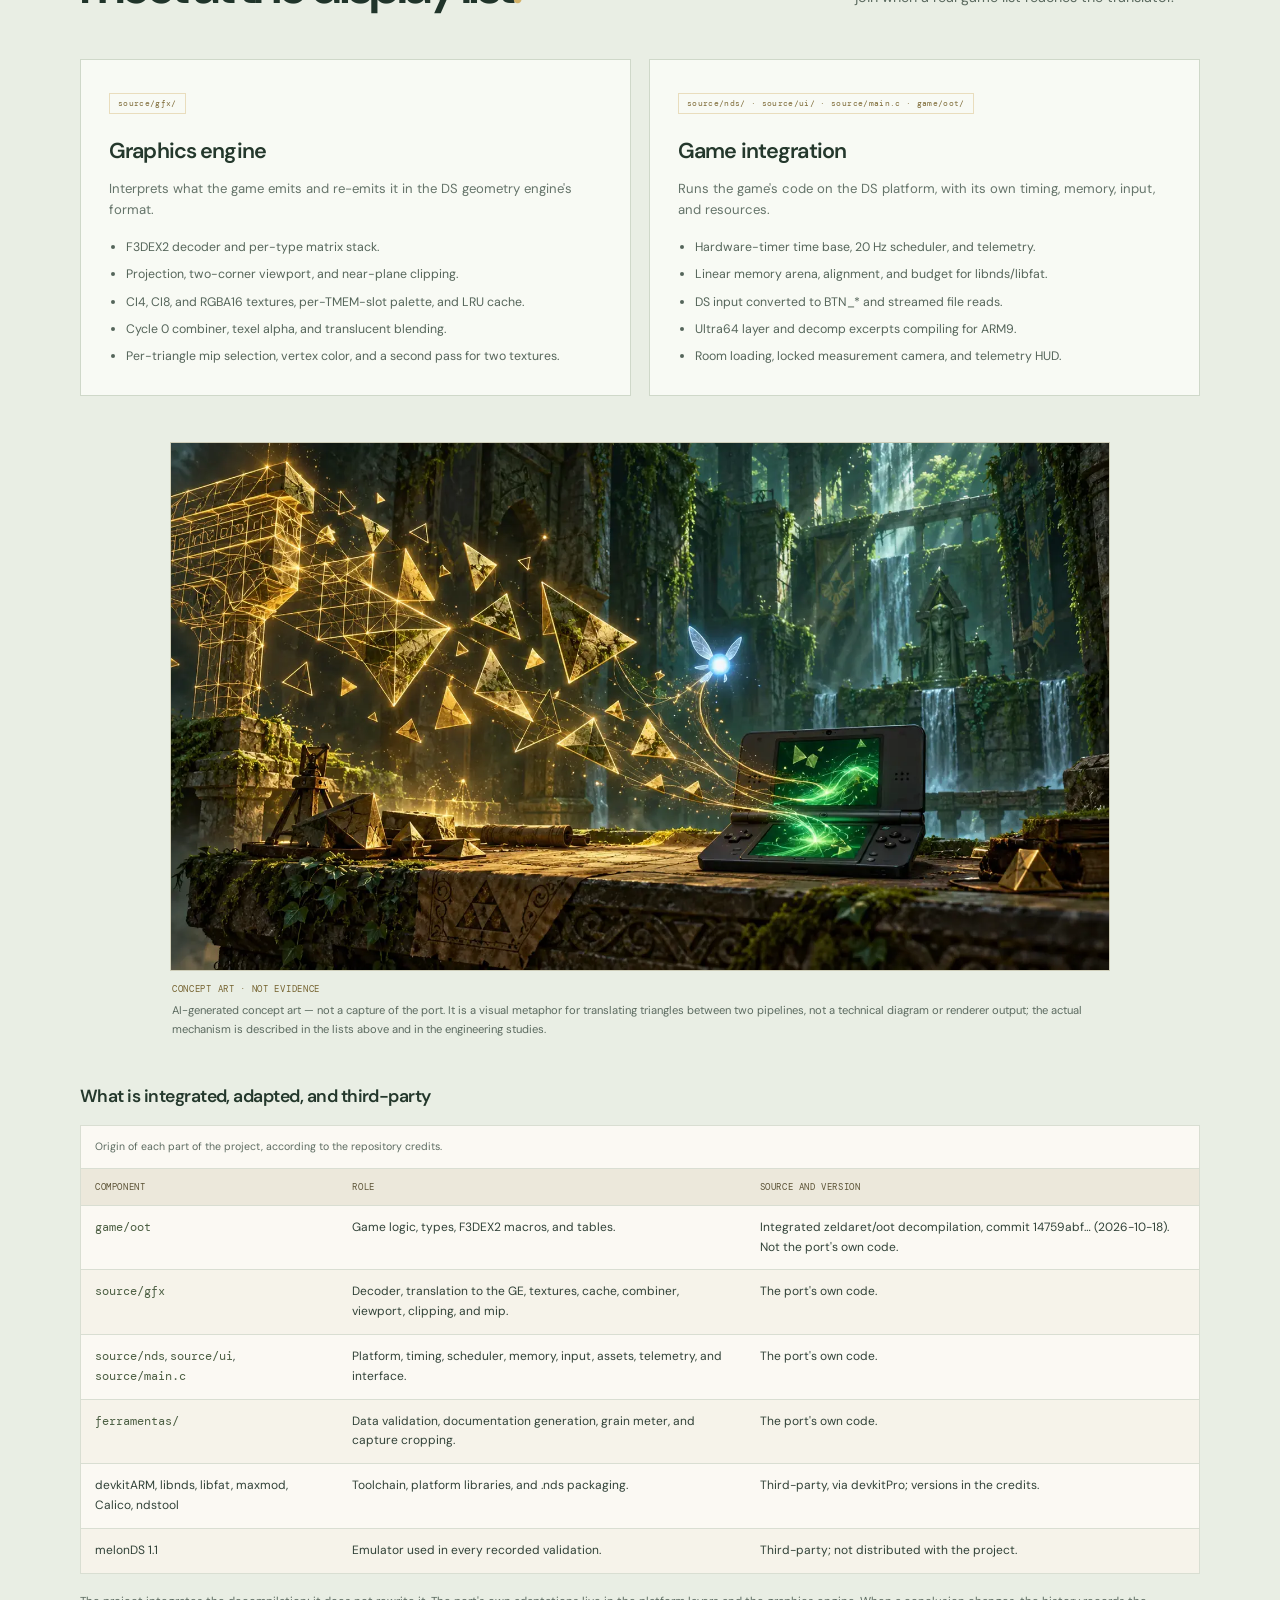
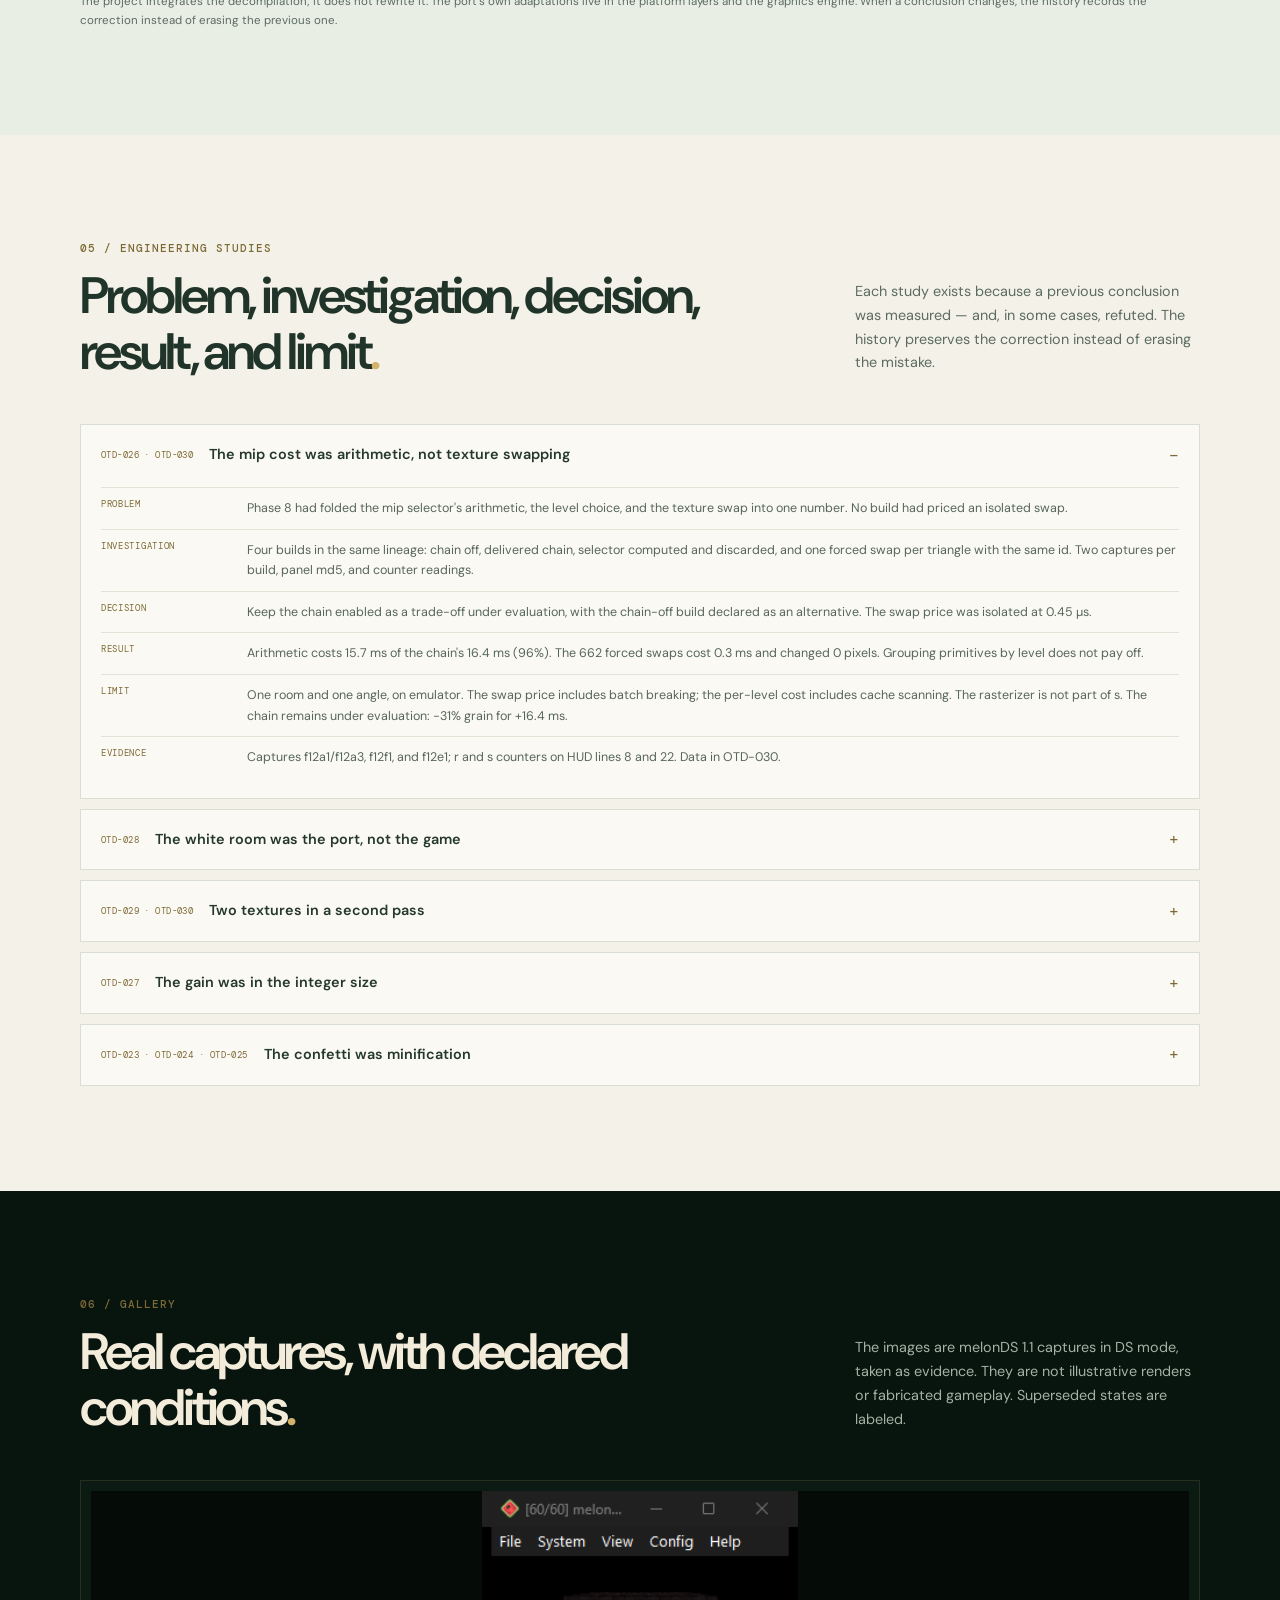
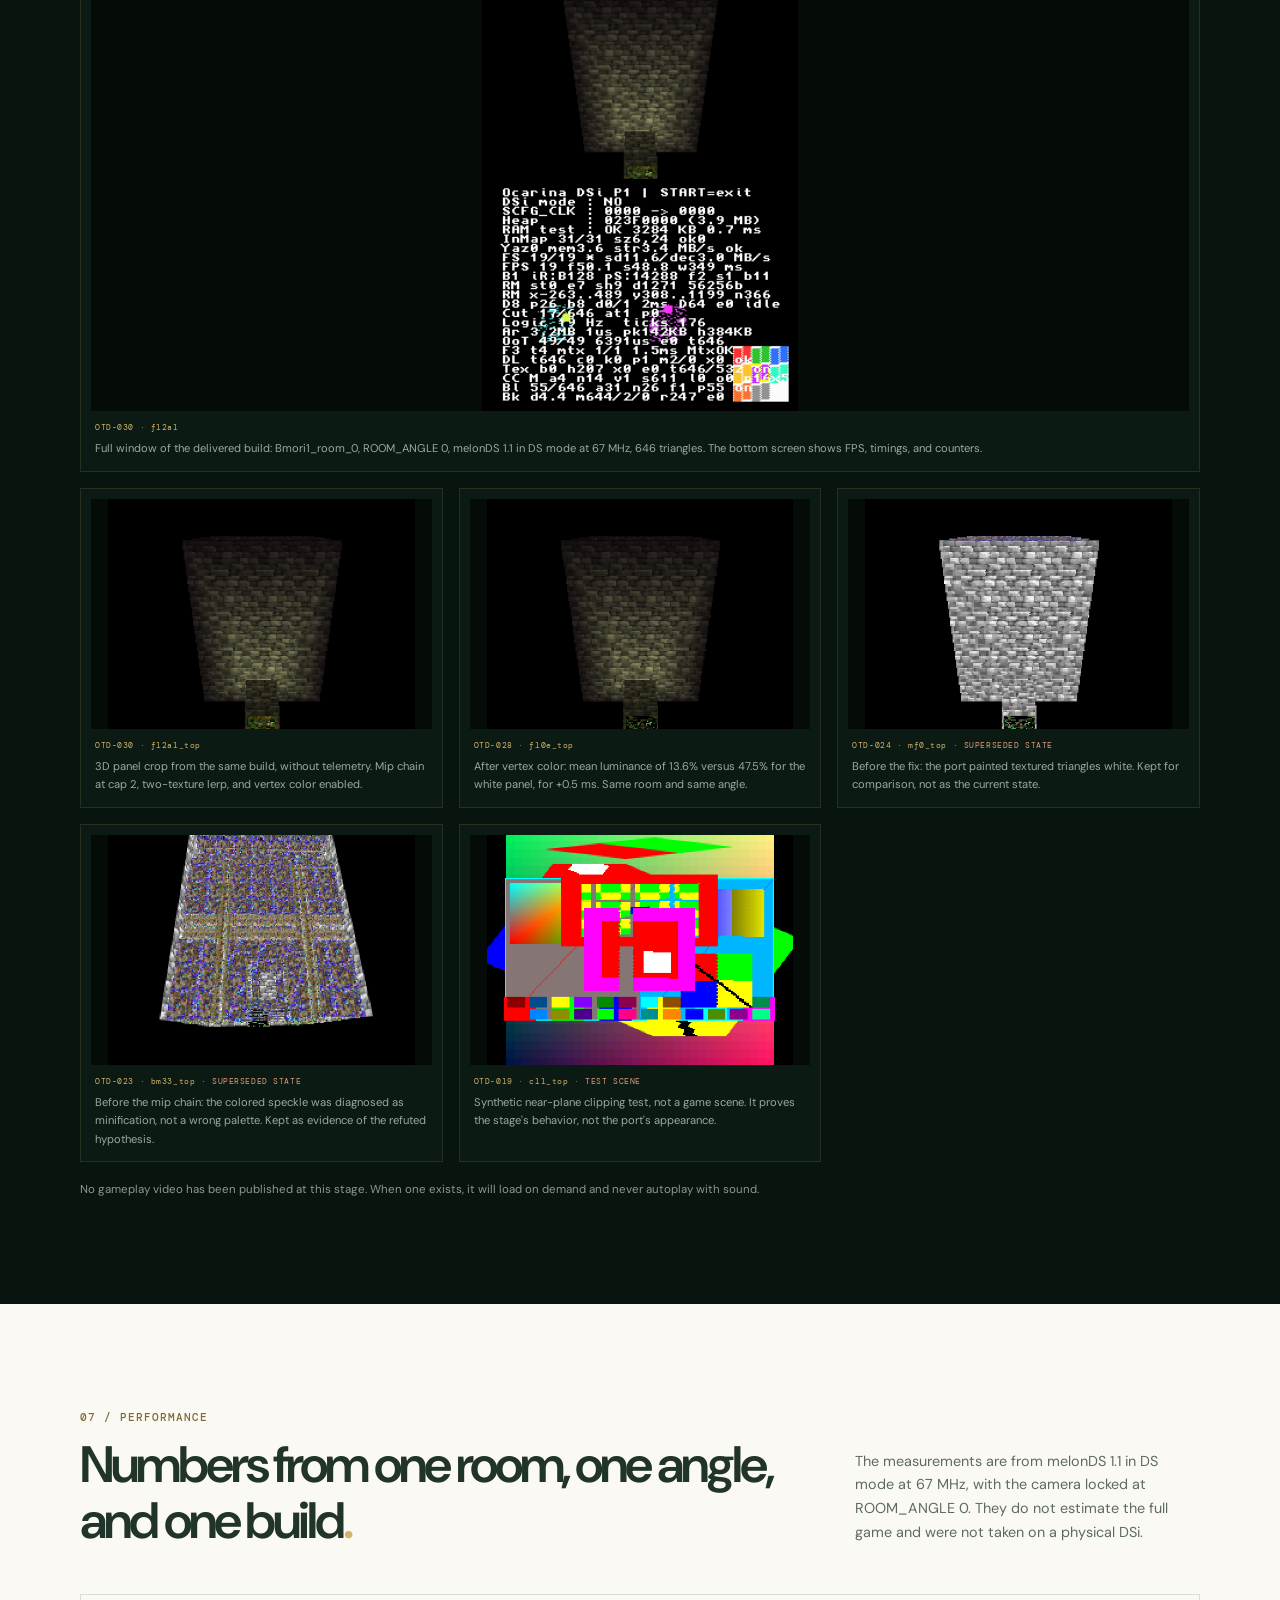
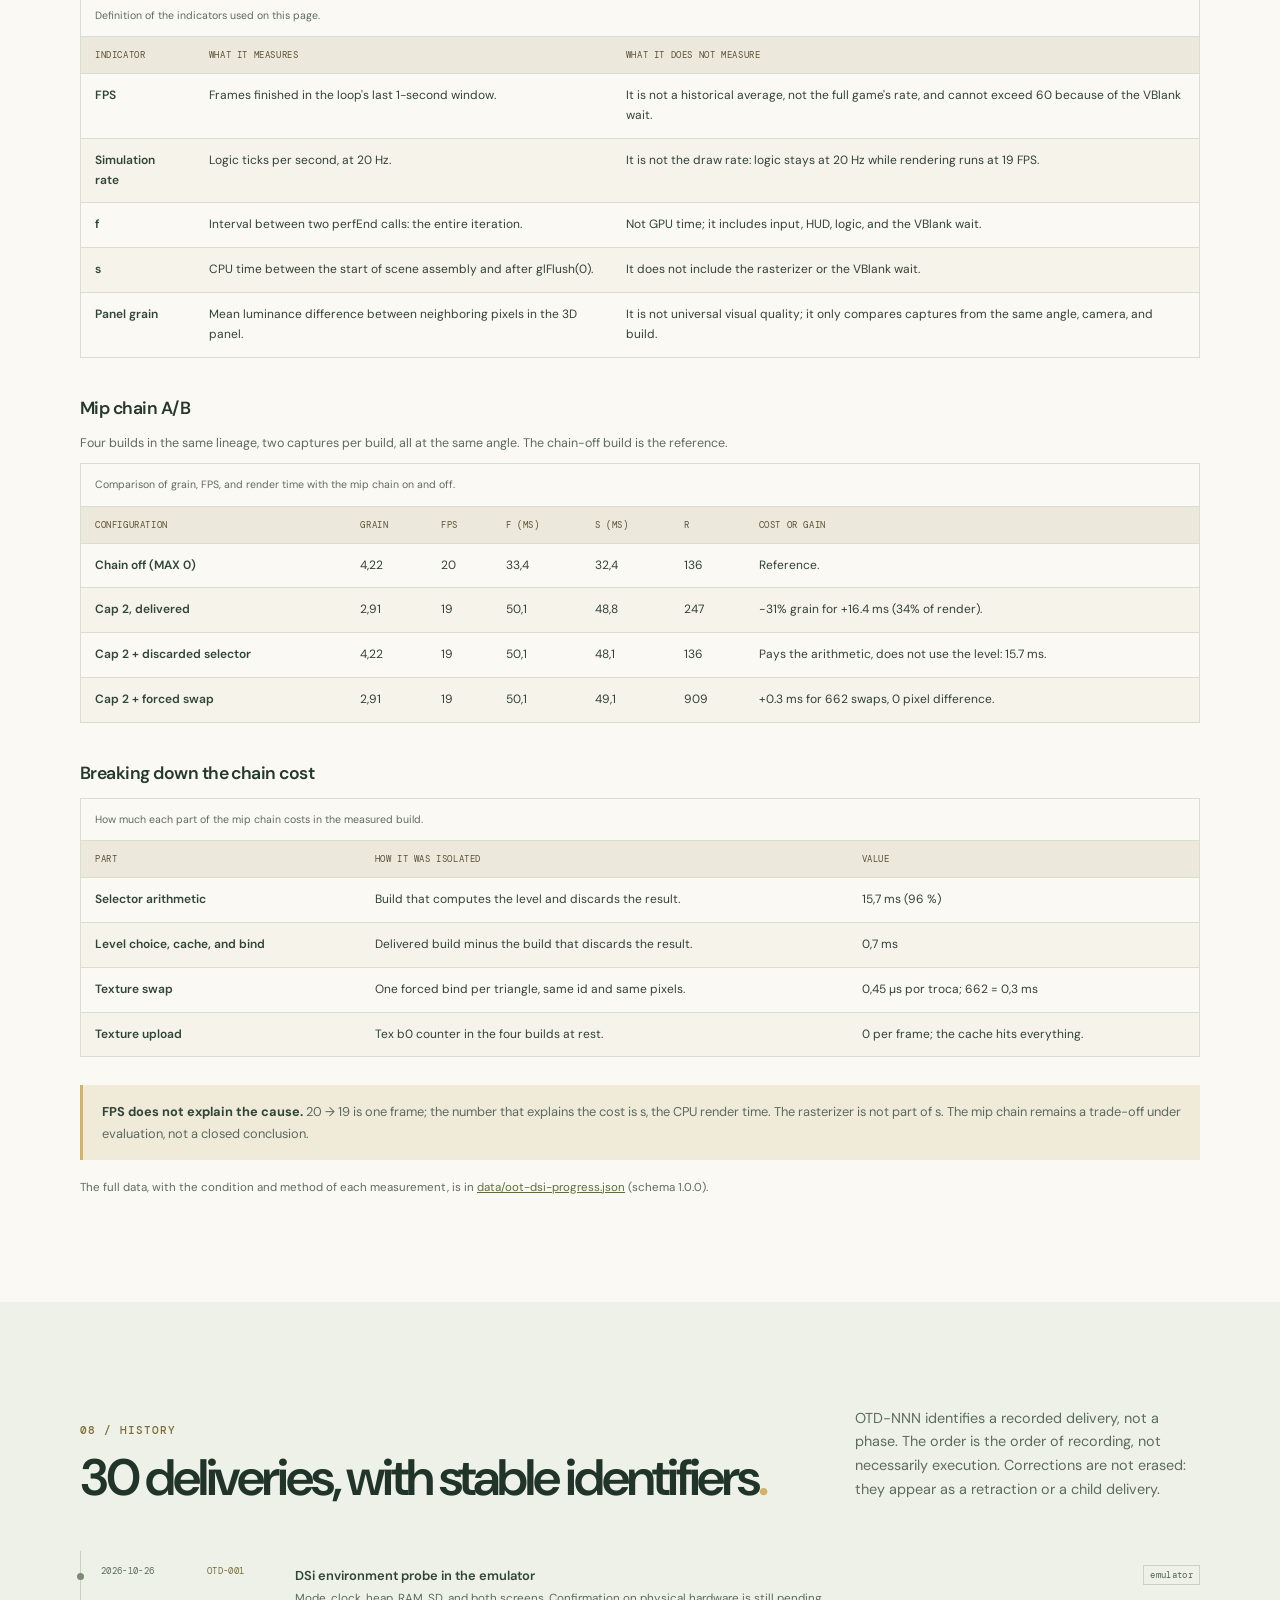
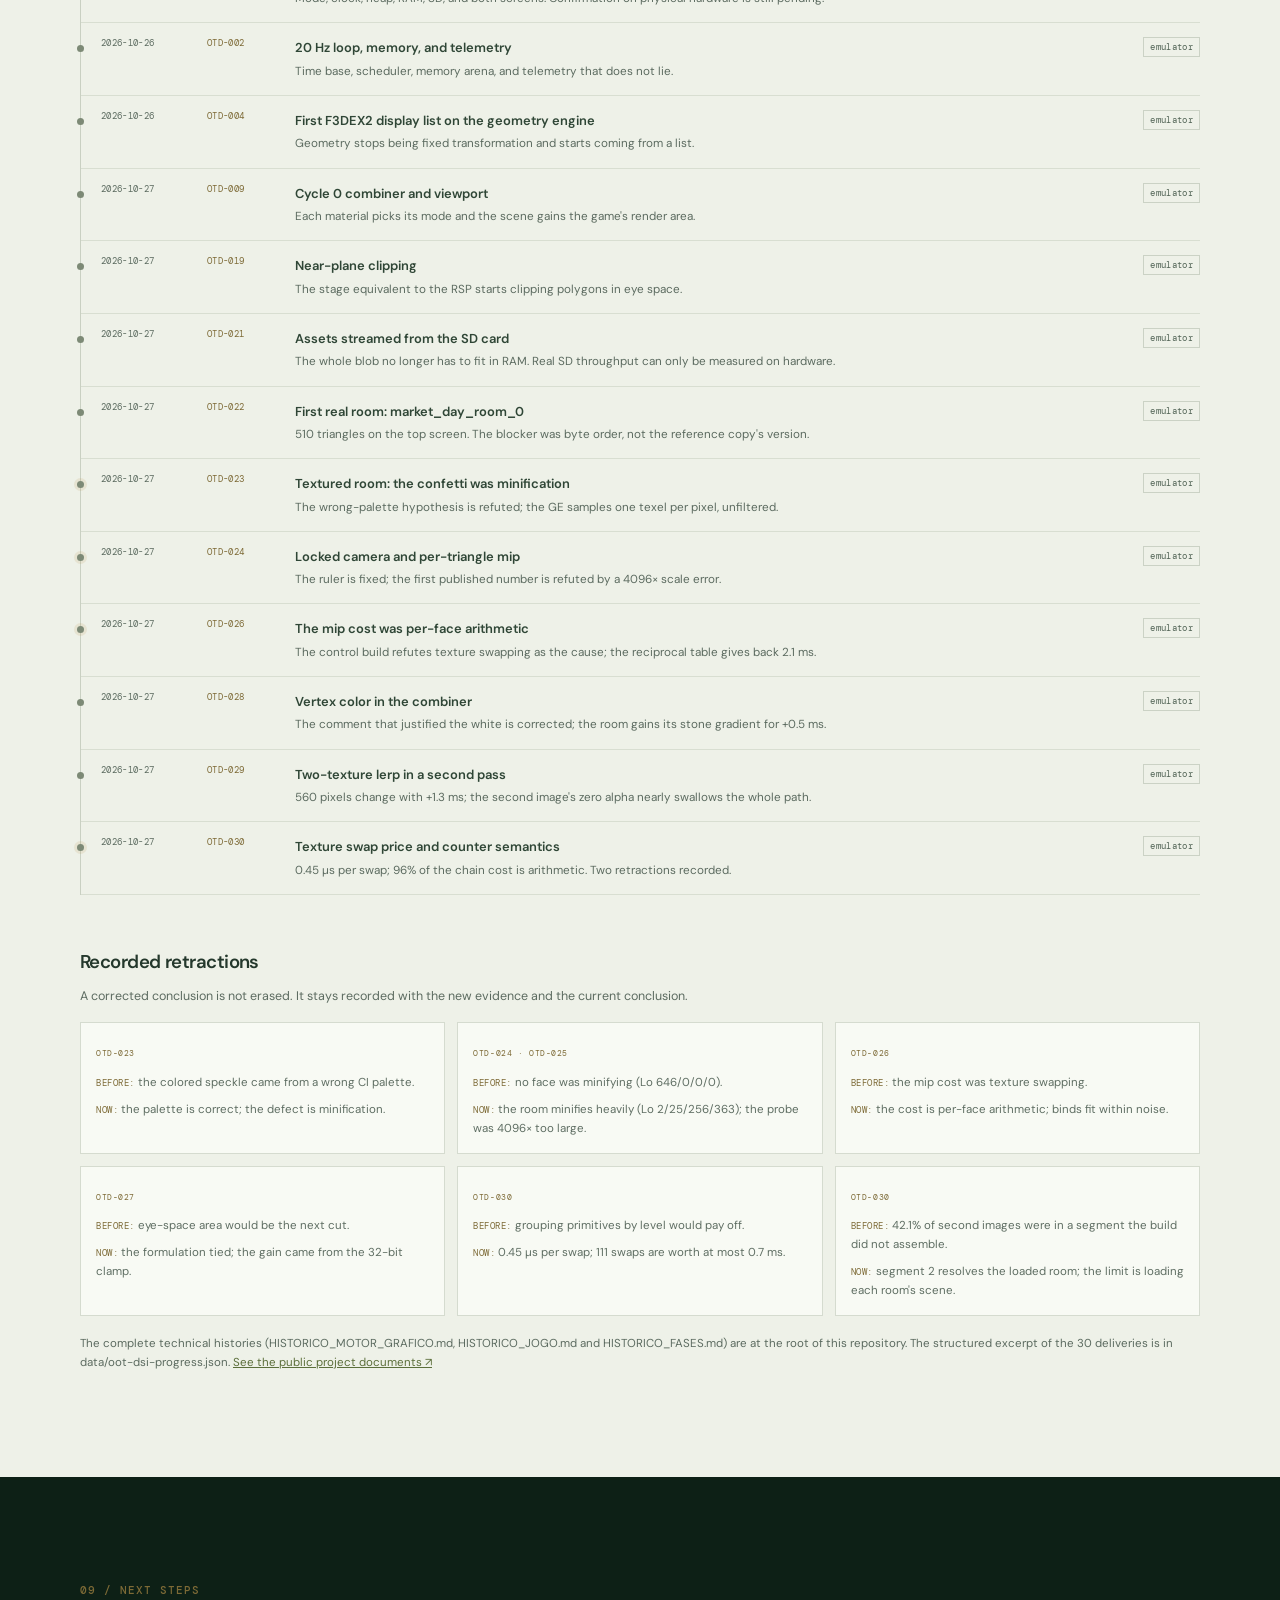
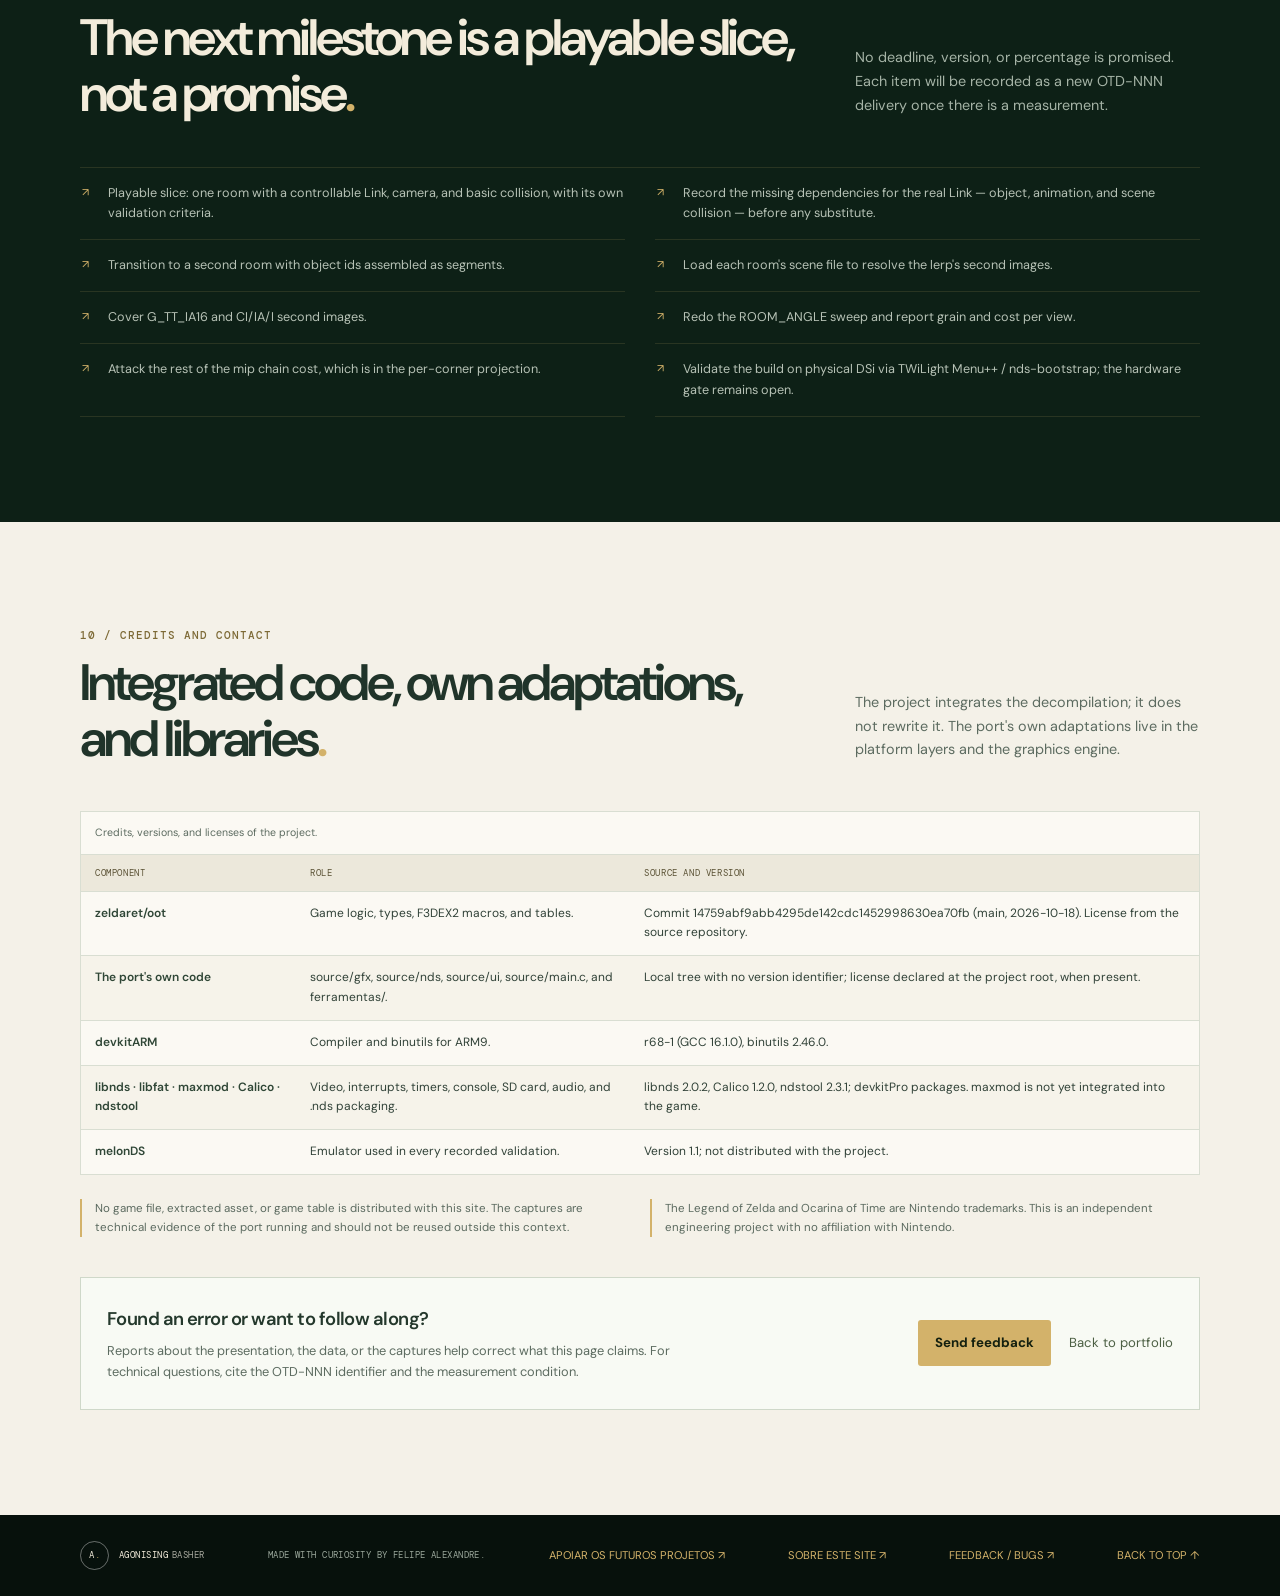
==== commit 2bab65e5: "Add site development credit page" ====
--- a/docs/index.html
+++ b/docs/index.html
@@ -908,6 +908,7 @@
       <a class="brand footer-brand" href="https://agonisingbasher.github.io/personal-website/index.html#inicio" target="_blank" rel="noreferrer"><span class="brand-mark" aria-hidden="true">A<span>.</span></span><span>AGONISING<span class="brand-light">BASHER</span></span></a>
       <span data-i18n="footerCredit">FEITO COM CURIOSIDADE, POR FELIPE ALEXANDRE.</span>
       <a href="support.html">APOIAR OS FUTUROS PROJETOS ↗</a>
+      <a href="site-development.html">SOBRE ESTE SITE ↗</a>
       <a href="https://agonisingbasher.github.io/personal-website/feedback.html?categoria=Ocarina%20de%20Time%20DSi" data-i18n="feedbackLink" data-lang-link target="_blank" rel="noreferrer">FEEDBACK / BUGS ↗</a>
       <a href="#inicio" data-i18n="ootBackToTop">VOLTAR AO TOPO ↑</a>
     </div>
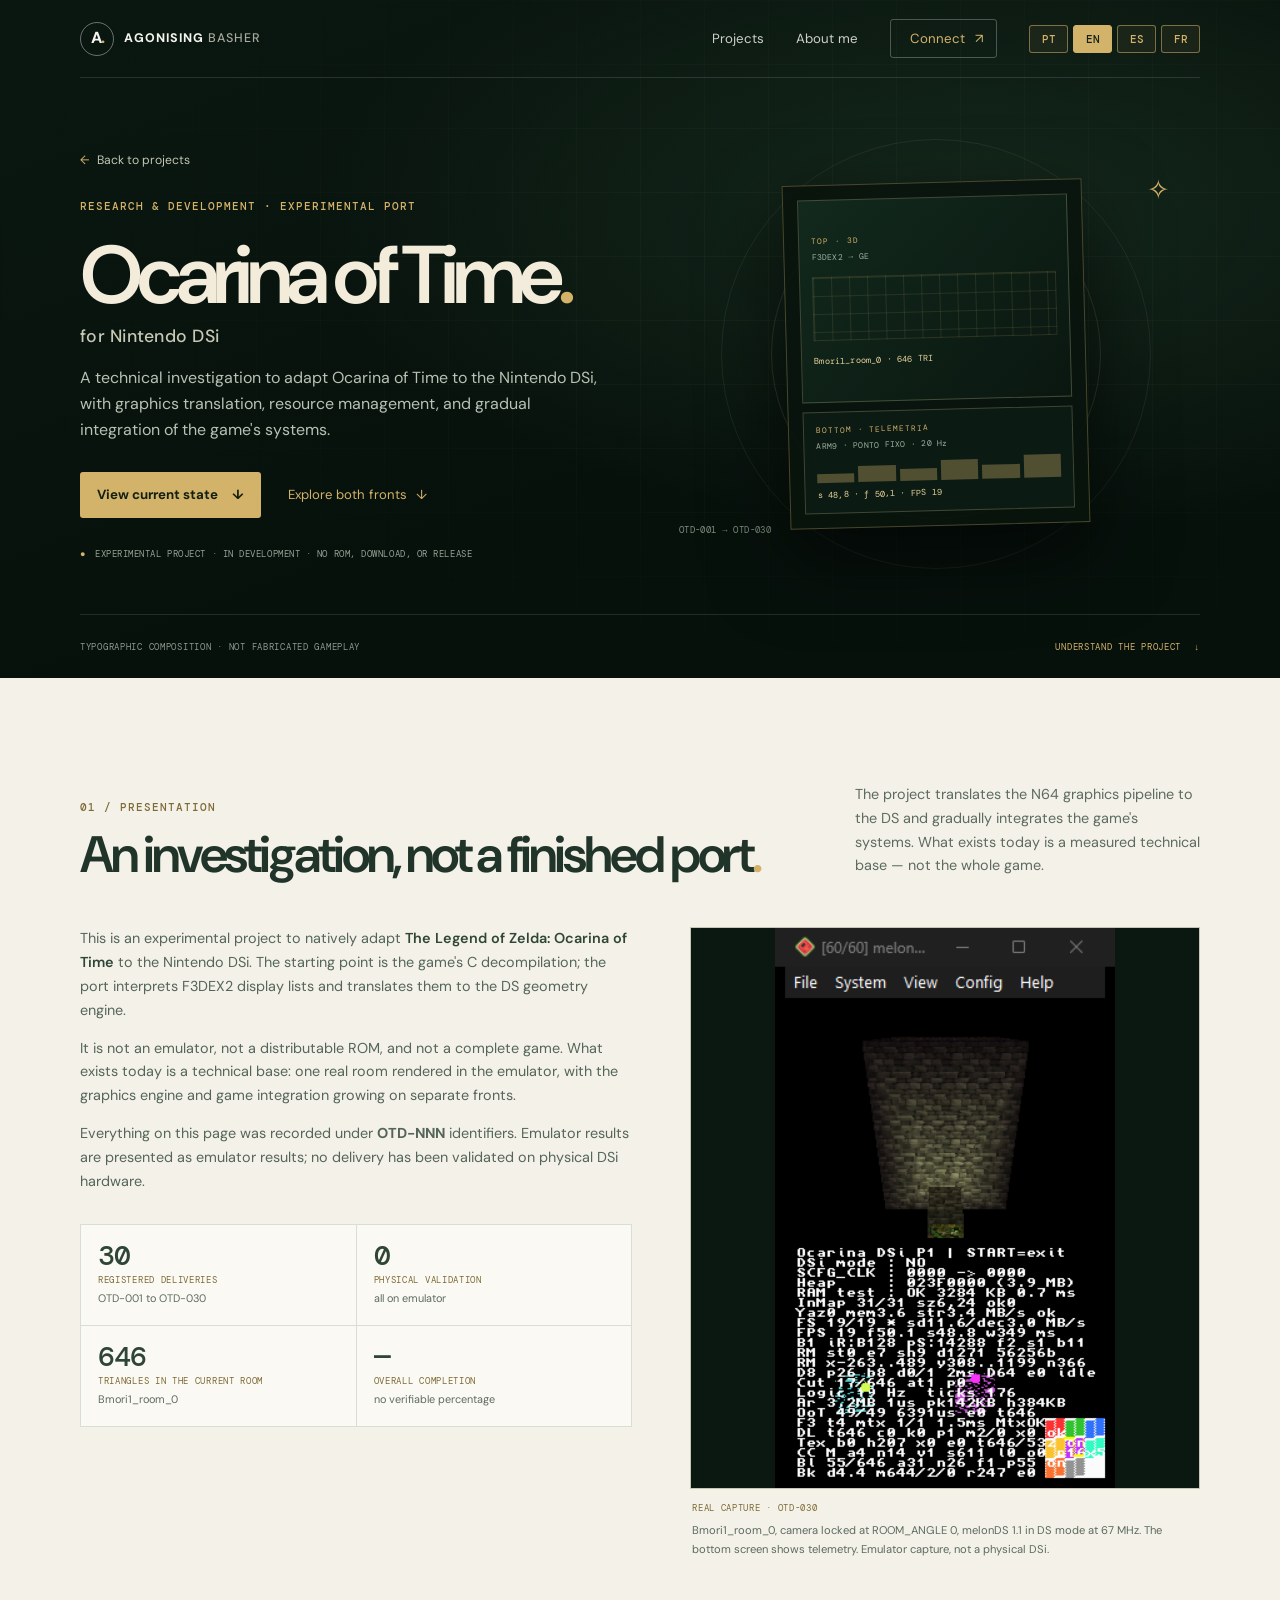
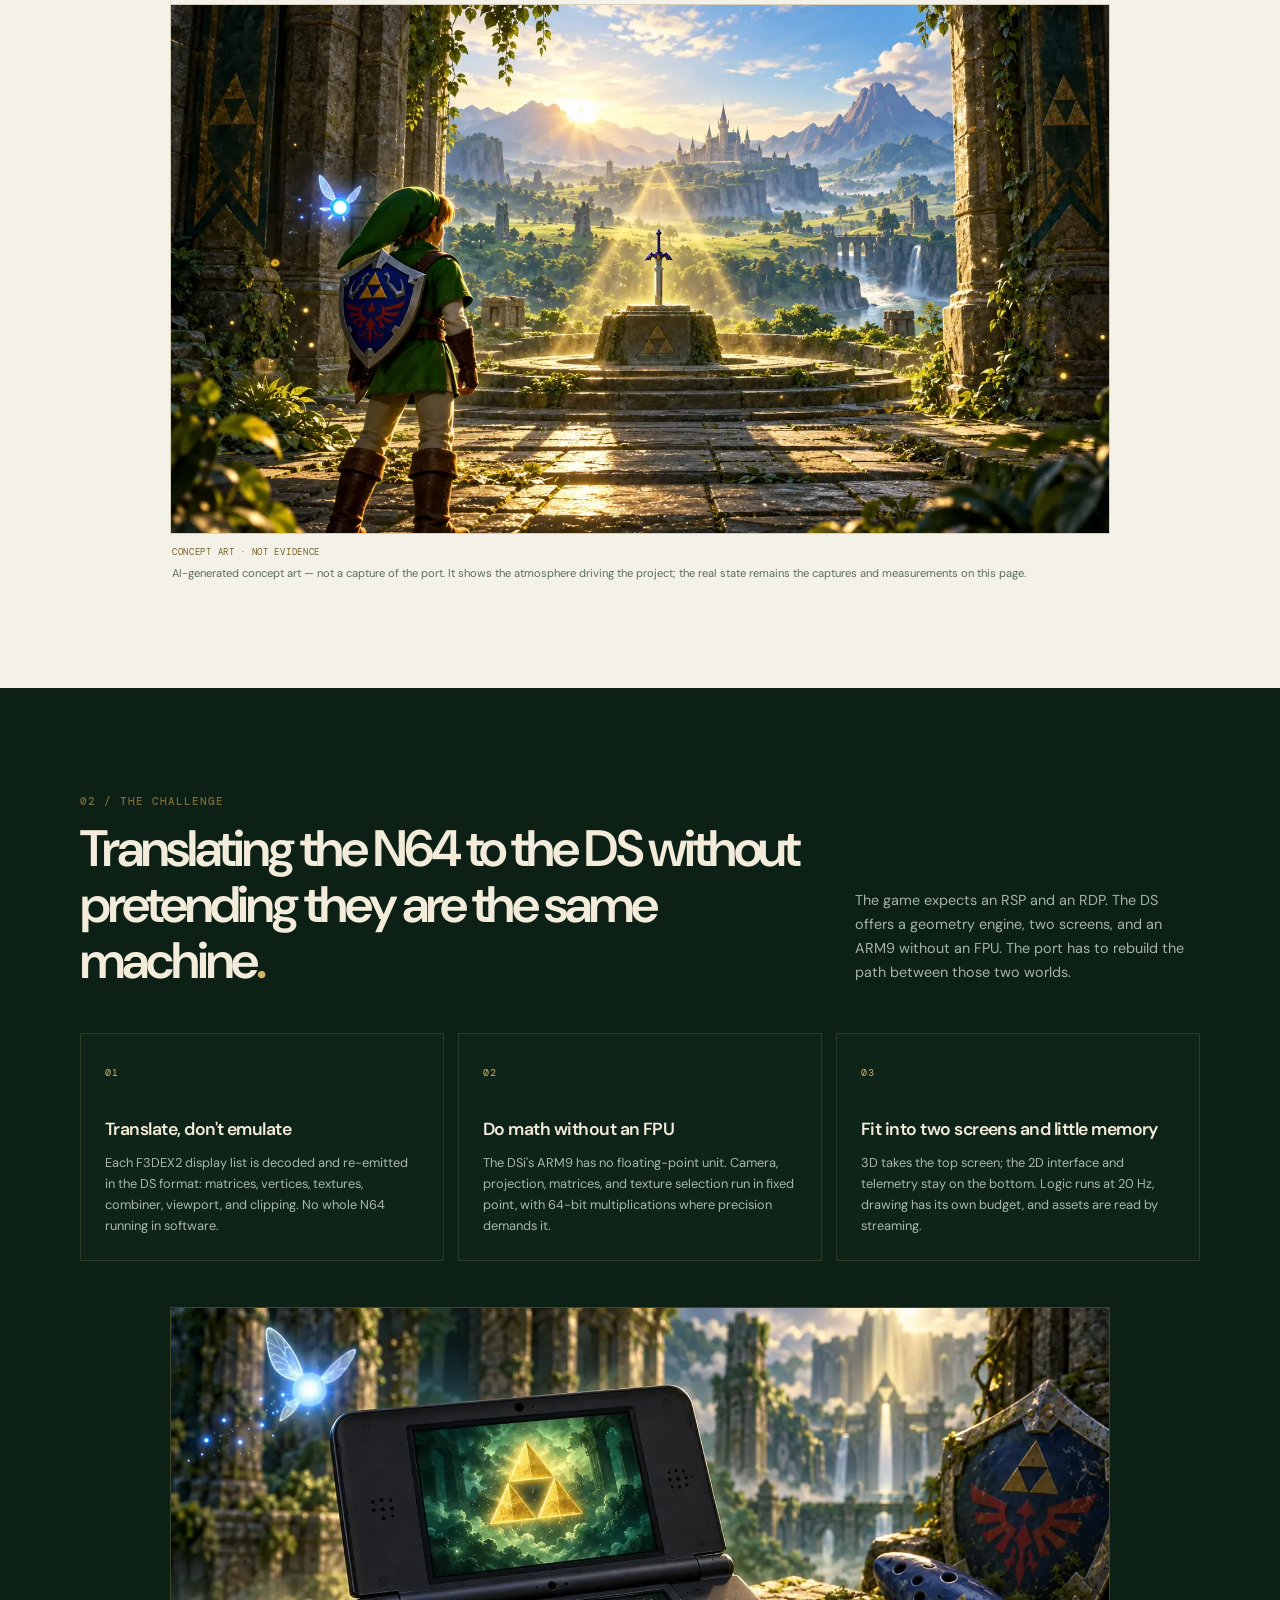
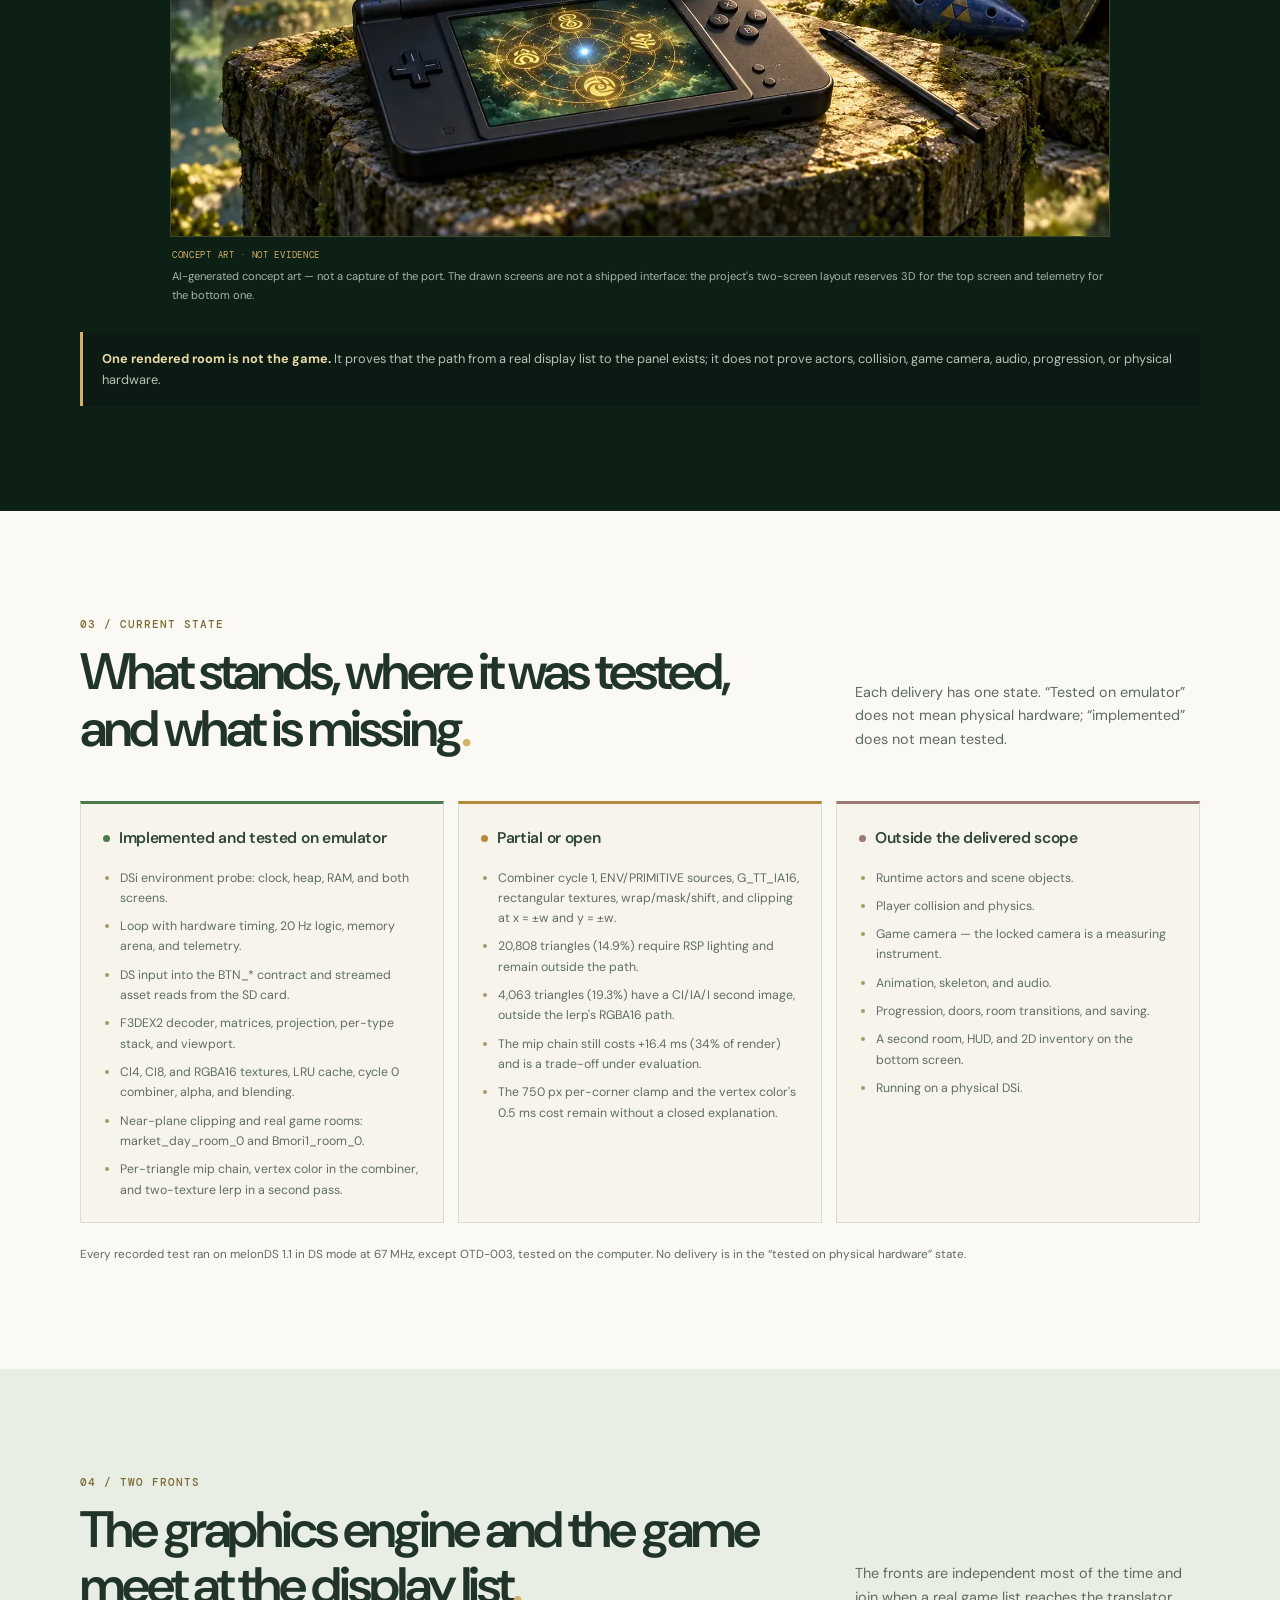
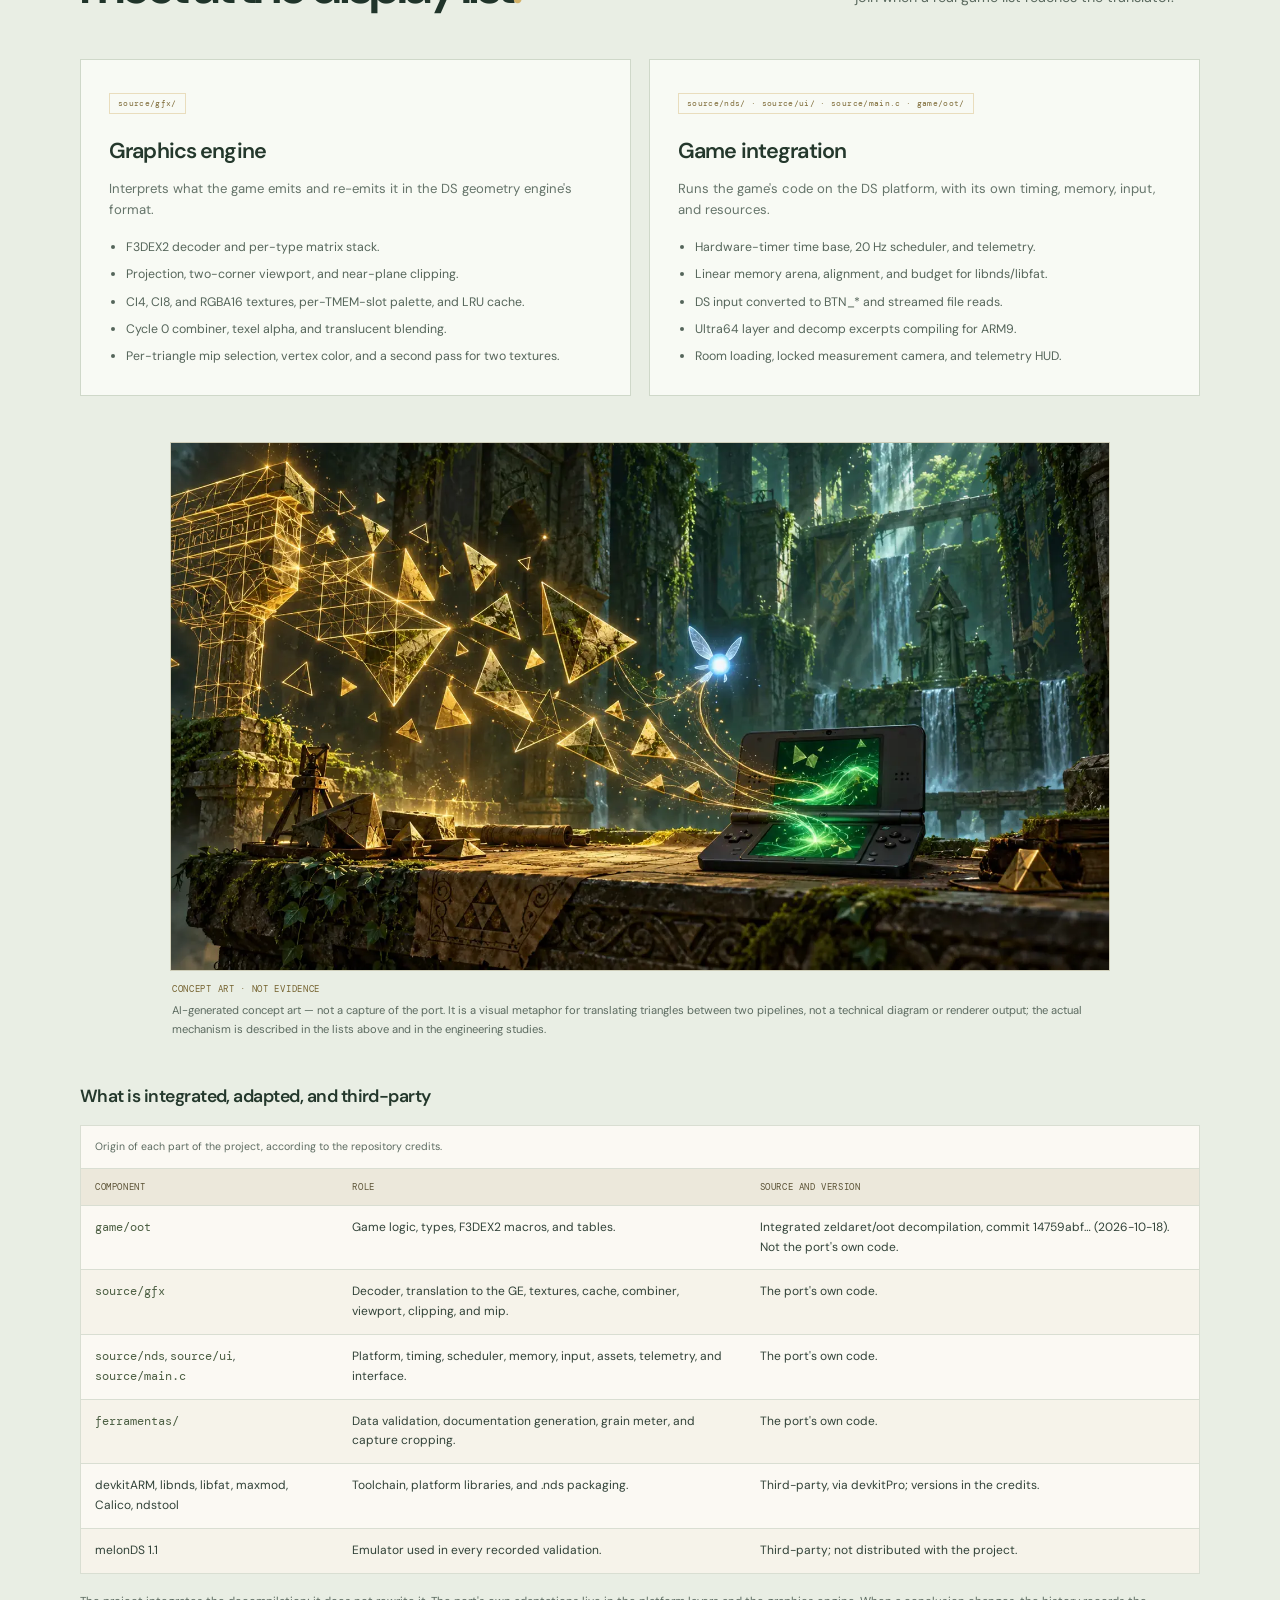
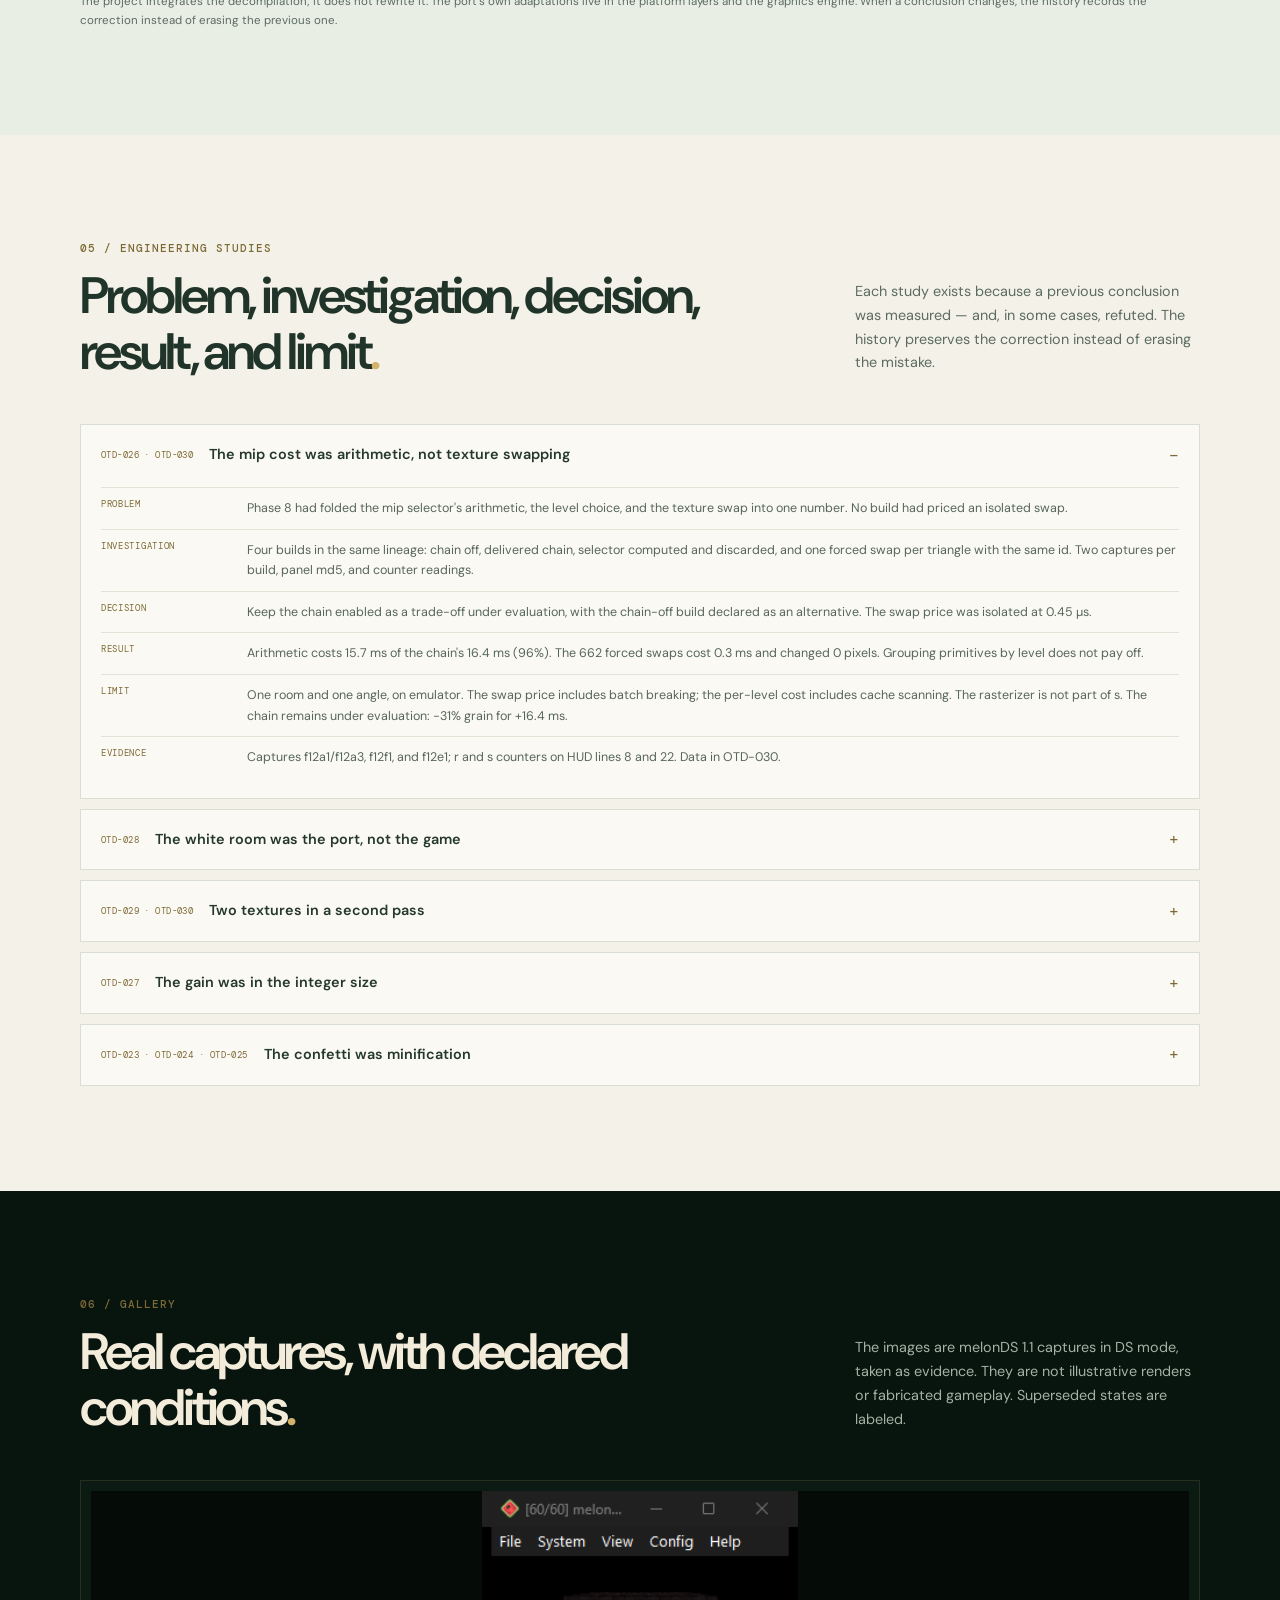
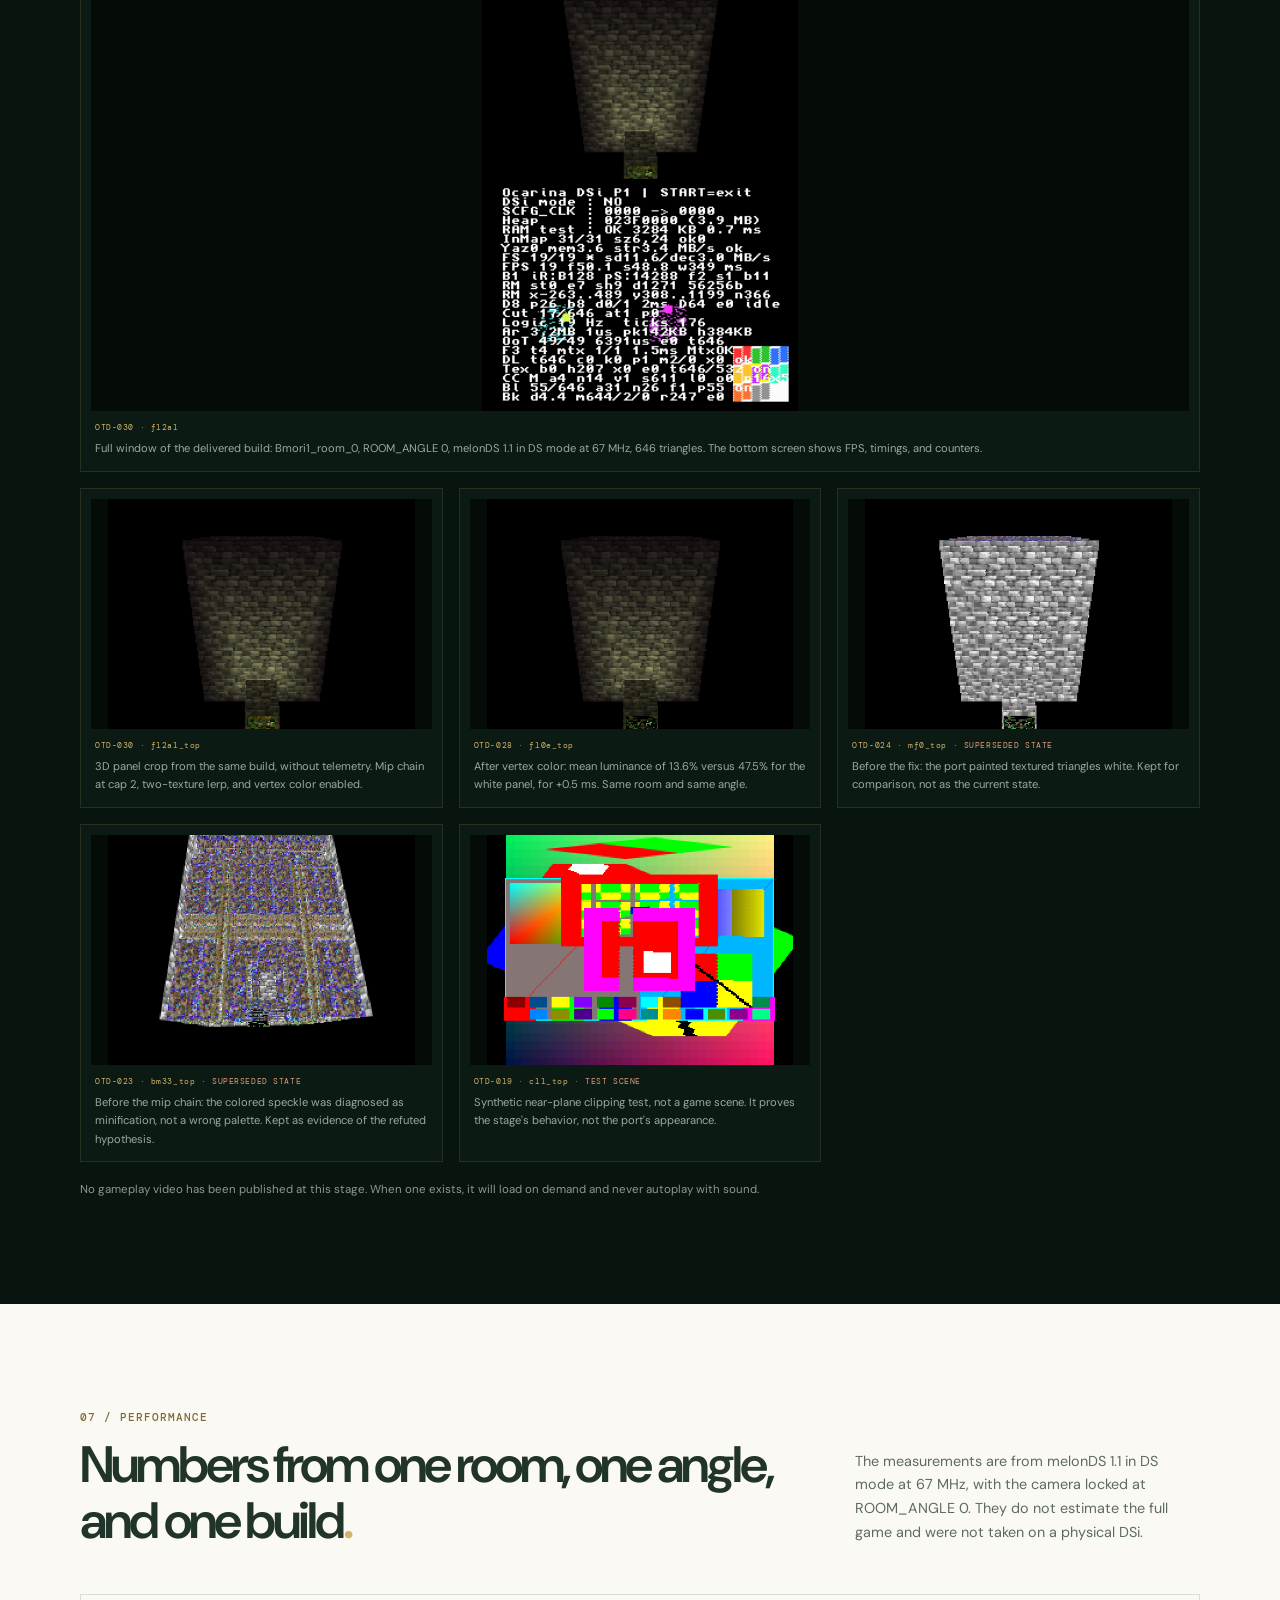
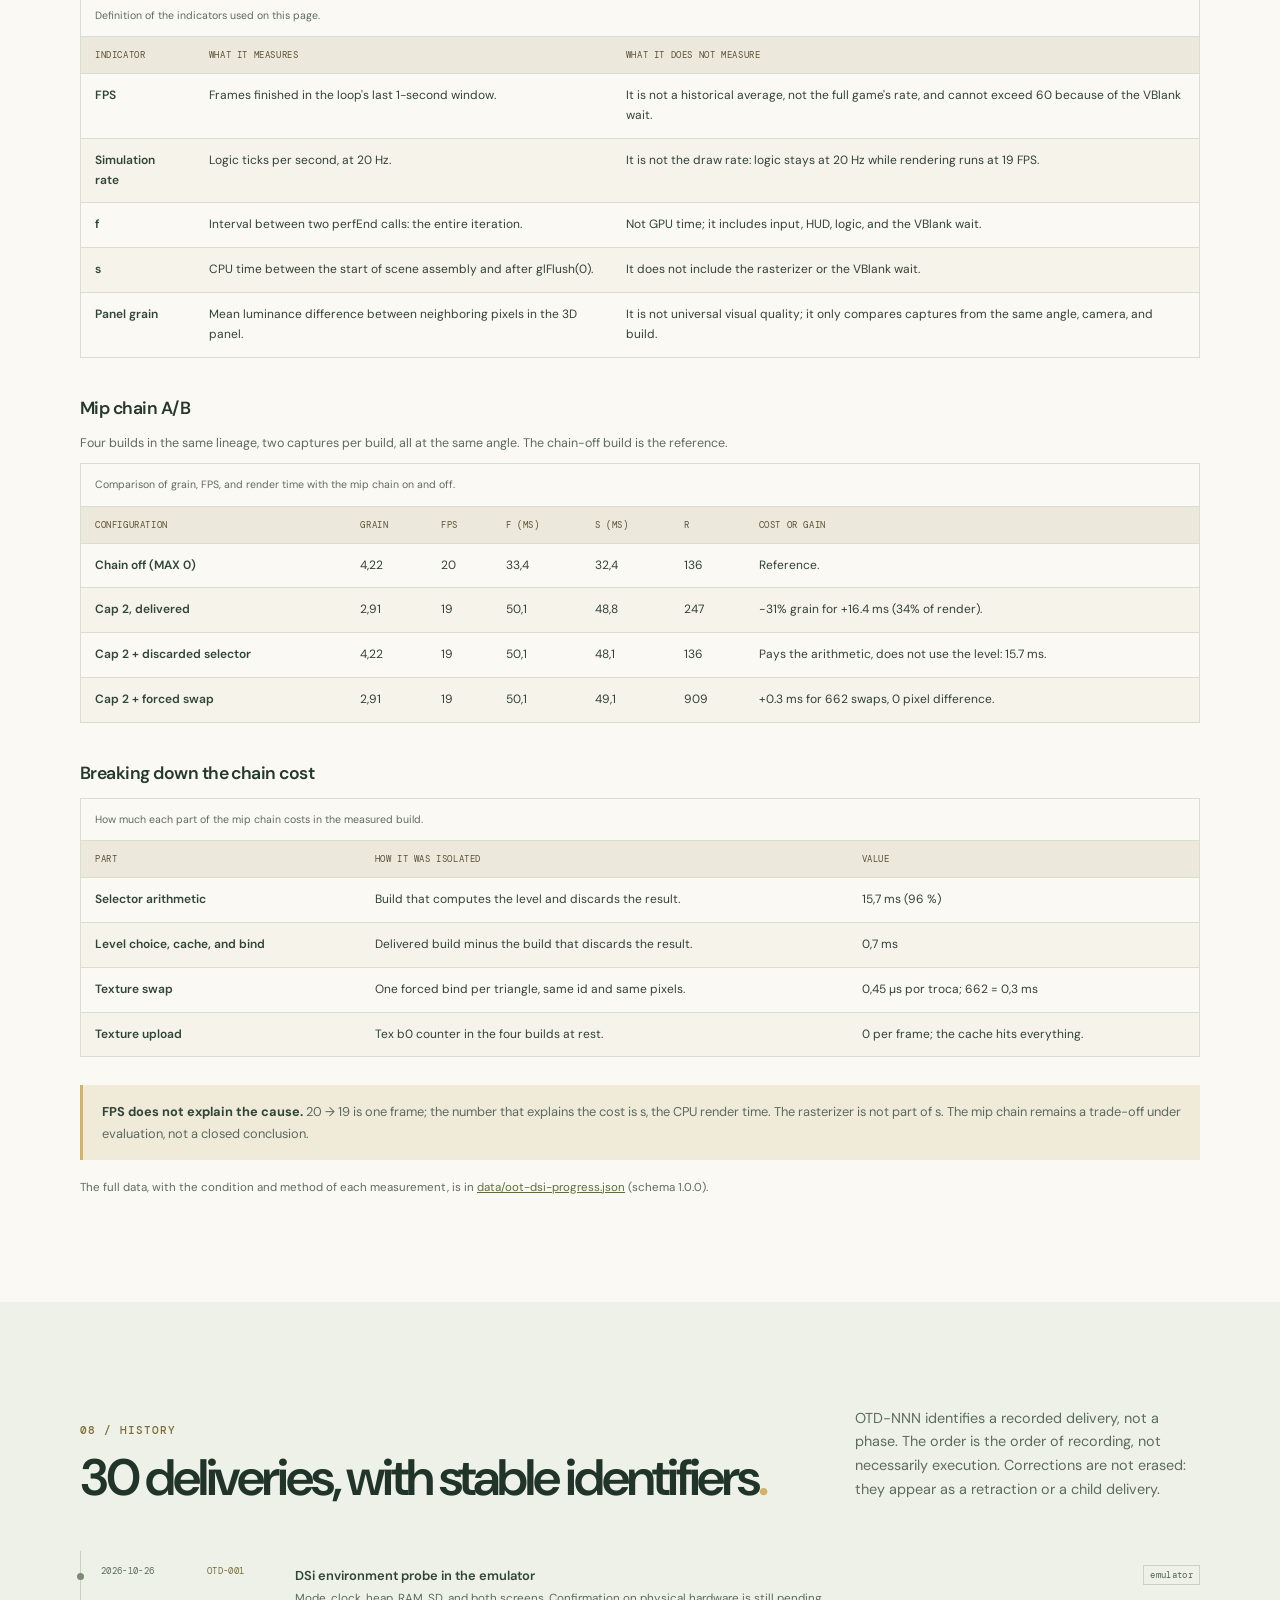
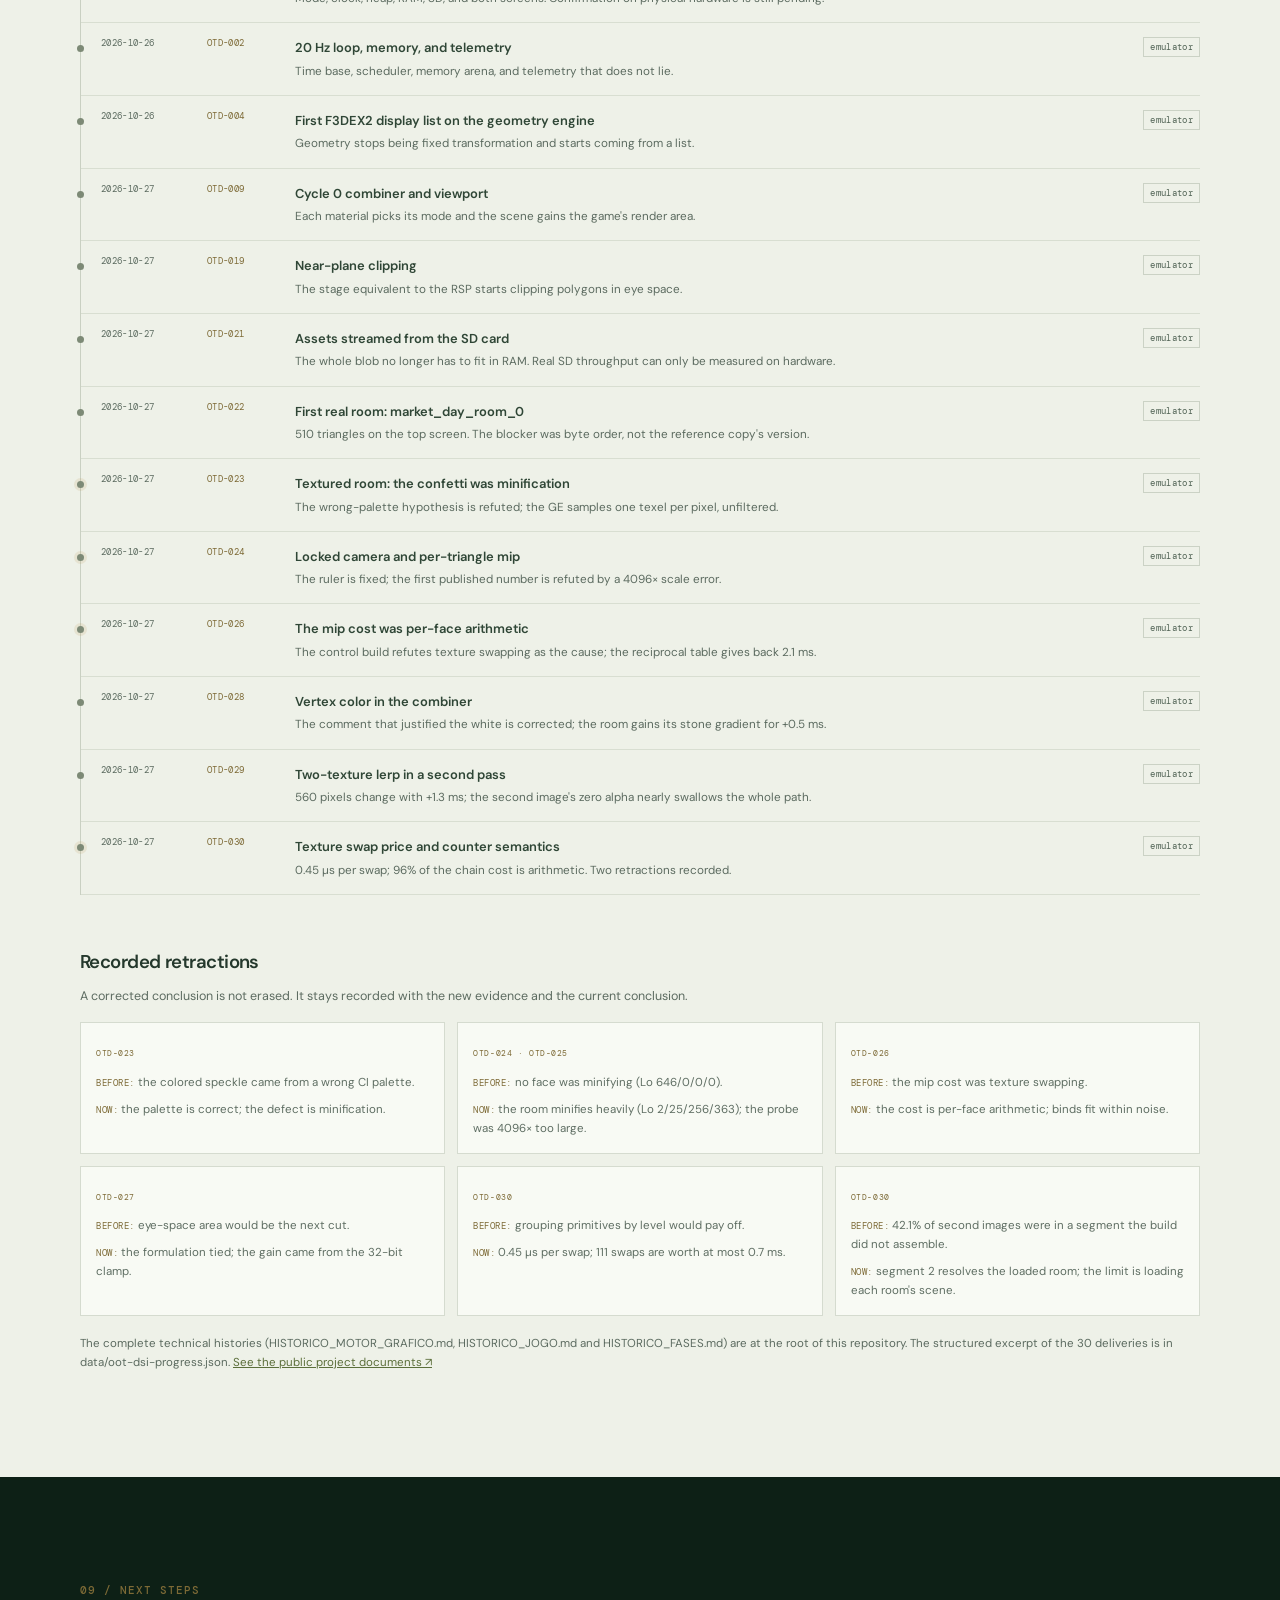
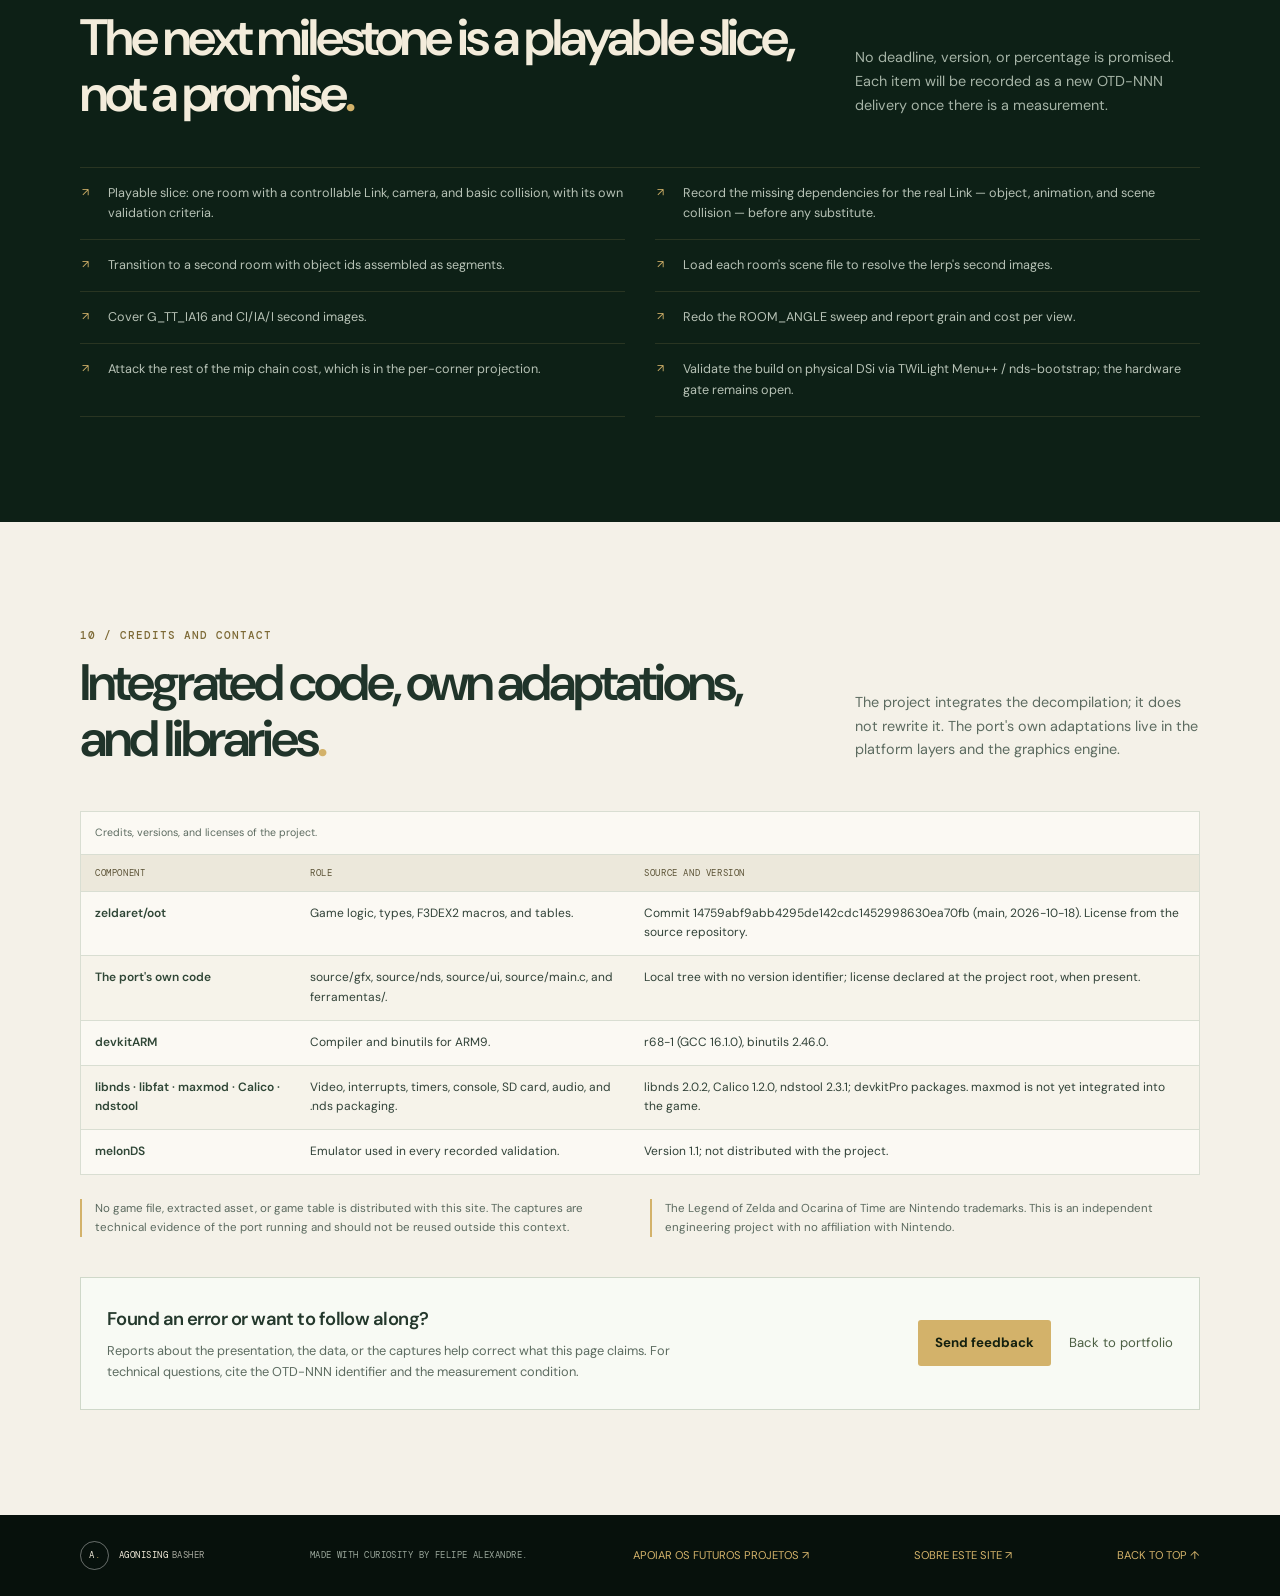
==== commit 52b26927: "Aprimora pagina tecnica e rodape" ====
--- a/docs/index.html
+++ b/docs/index.html
@@ -909,7 +909,6 @@
       <span data-i18n="footerCredit">FEITO COM CURIOSIDADE, POR FELIPE ALEXANDRE.</span>
       <a href="support.html">APOIAR OS FUTUROS PROJETOS ↗</a>
       <a href="site-development.html">SOBRE ESTE SITE ↗</a>
-      <a href="https://agonisingbasher.github.io/personal-website/feedback.html?categoria=Ocarina%20de%20Time%20DSi" data-i18n="feedbackLink" data-lang-link target="_blank" rel="noreferrer">FEEDBACK / BUGS ↗</a>
       <a href="#inicio" data-i18n="ootBackToTop">VOLTAR AO TOPO ↑</a>
     </div>
   </footer>
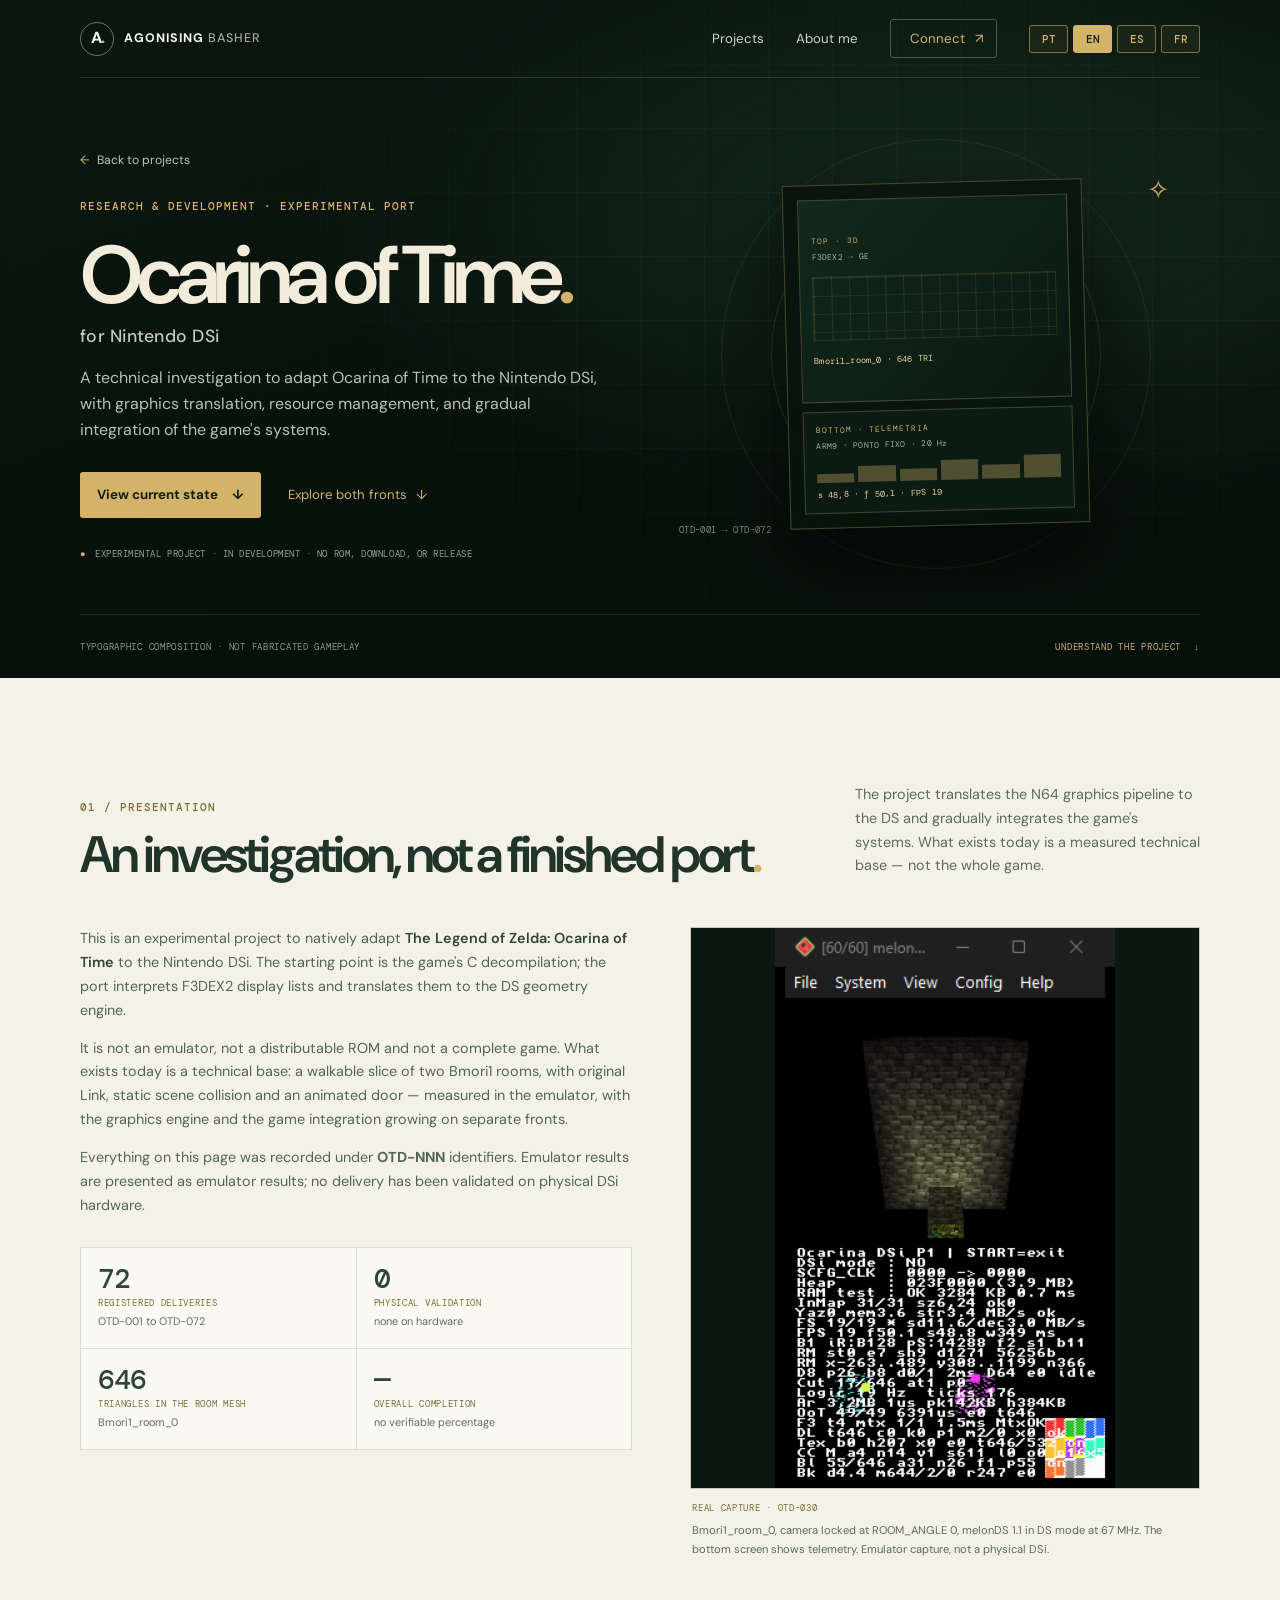
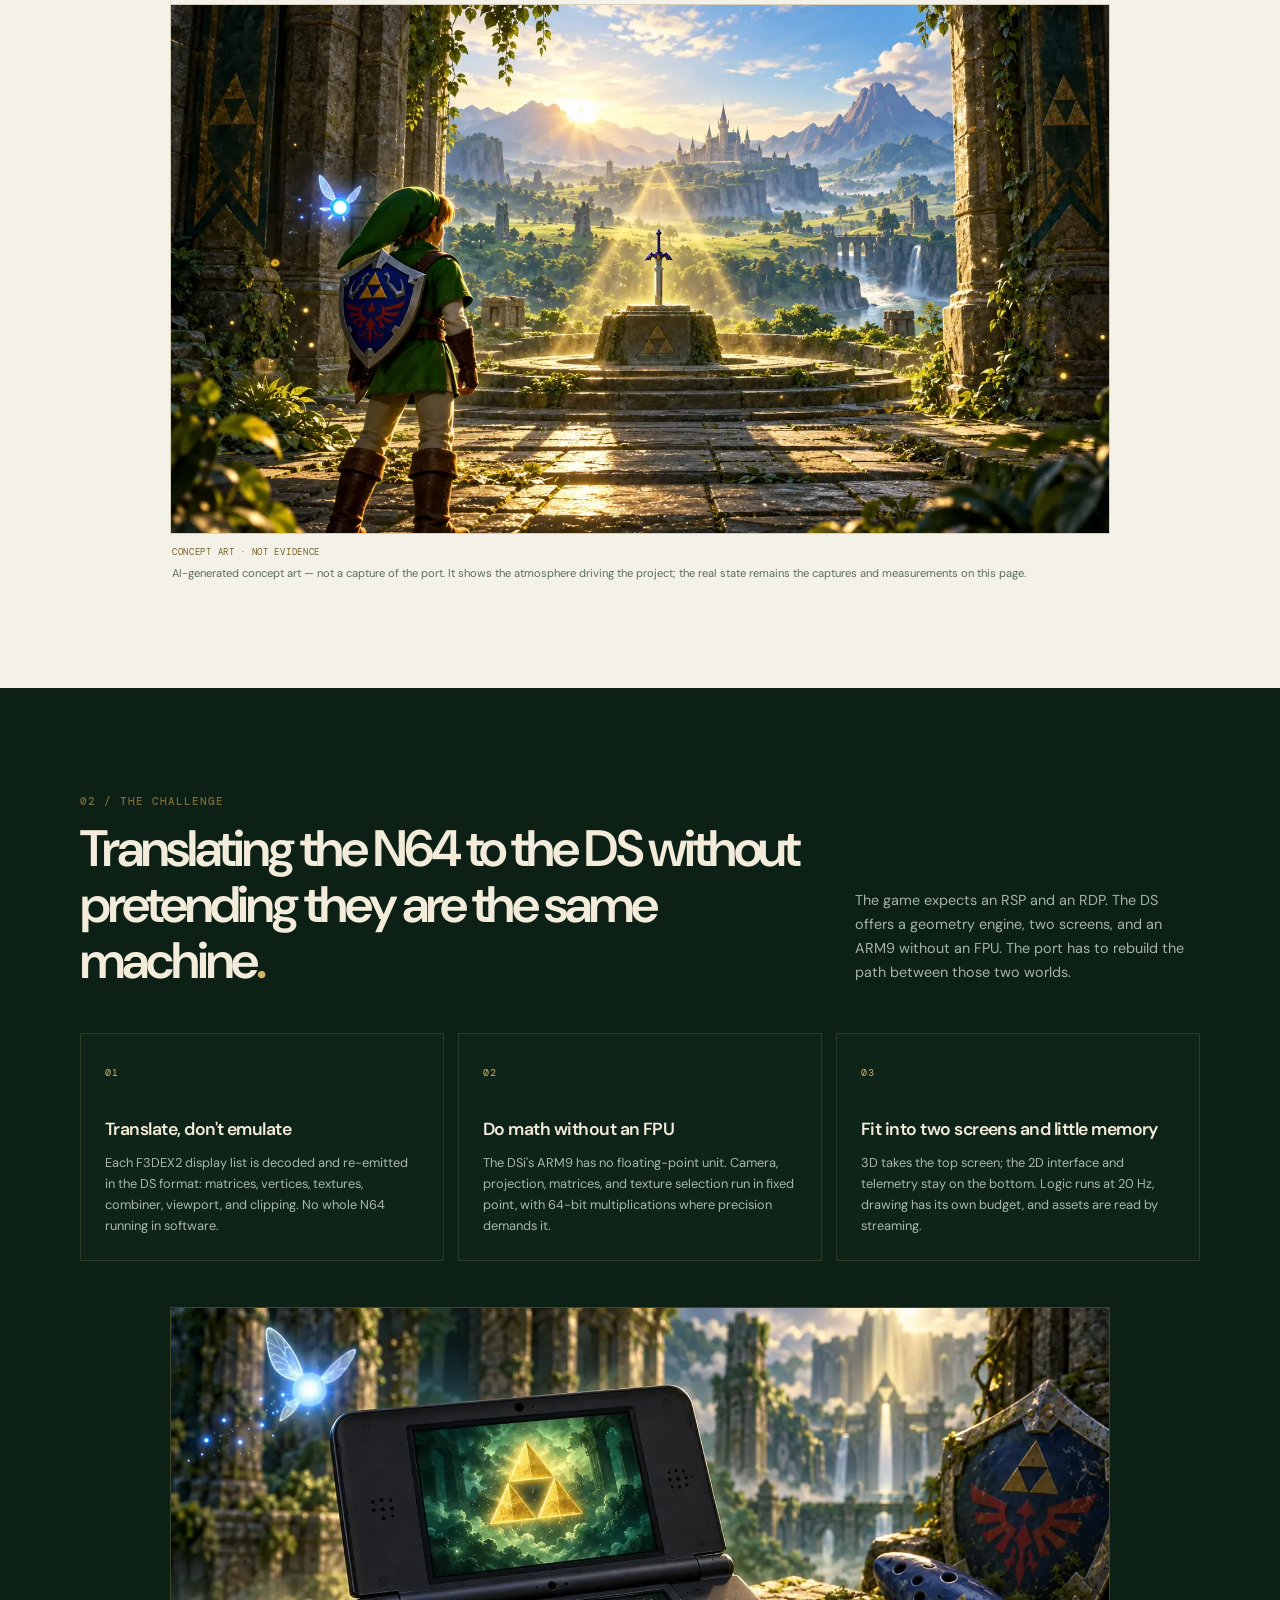
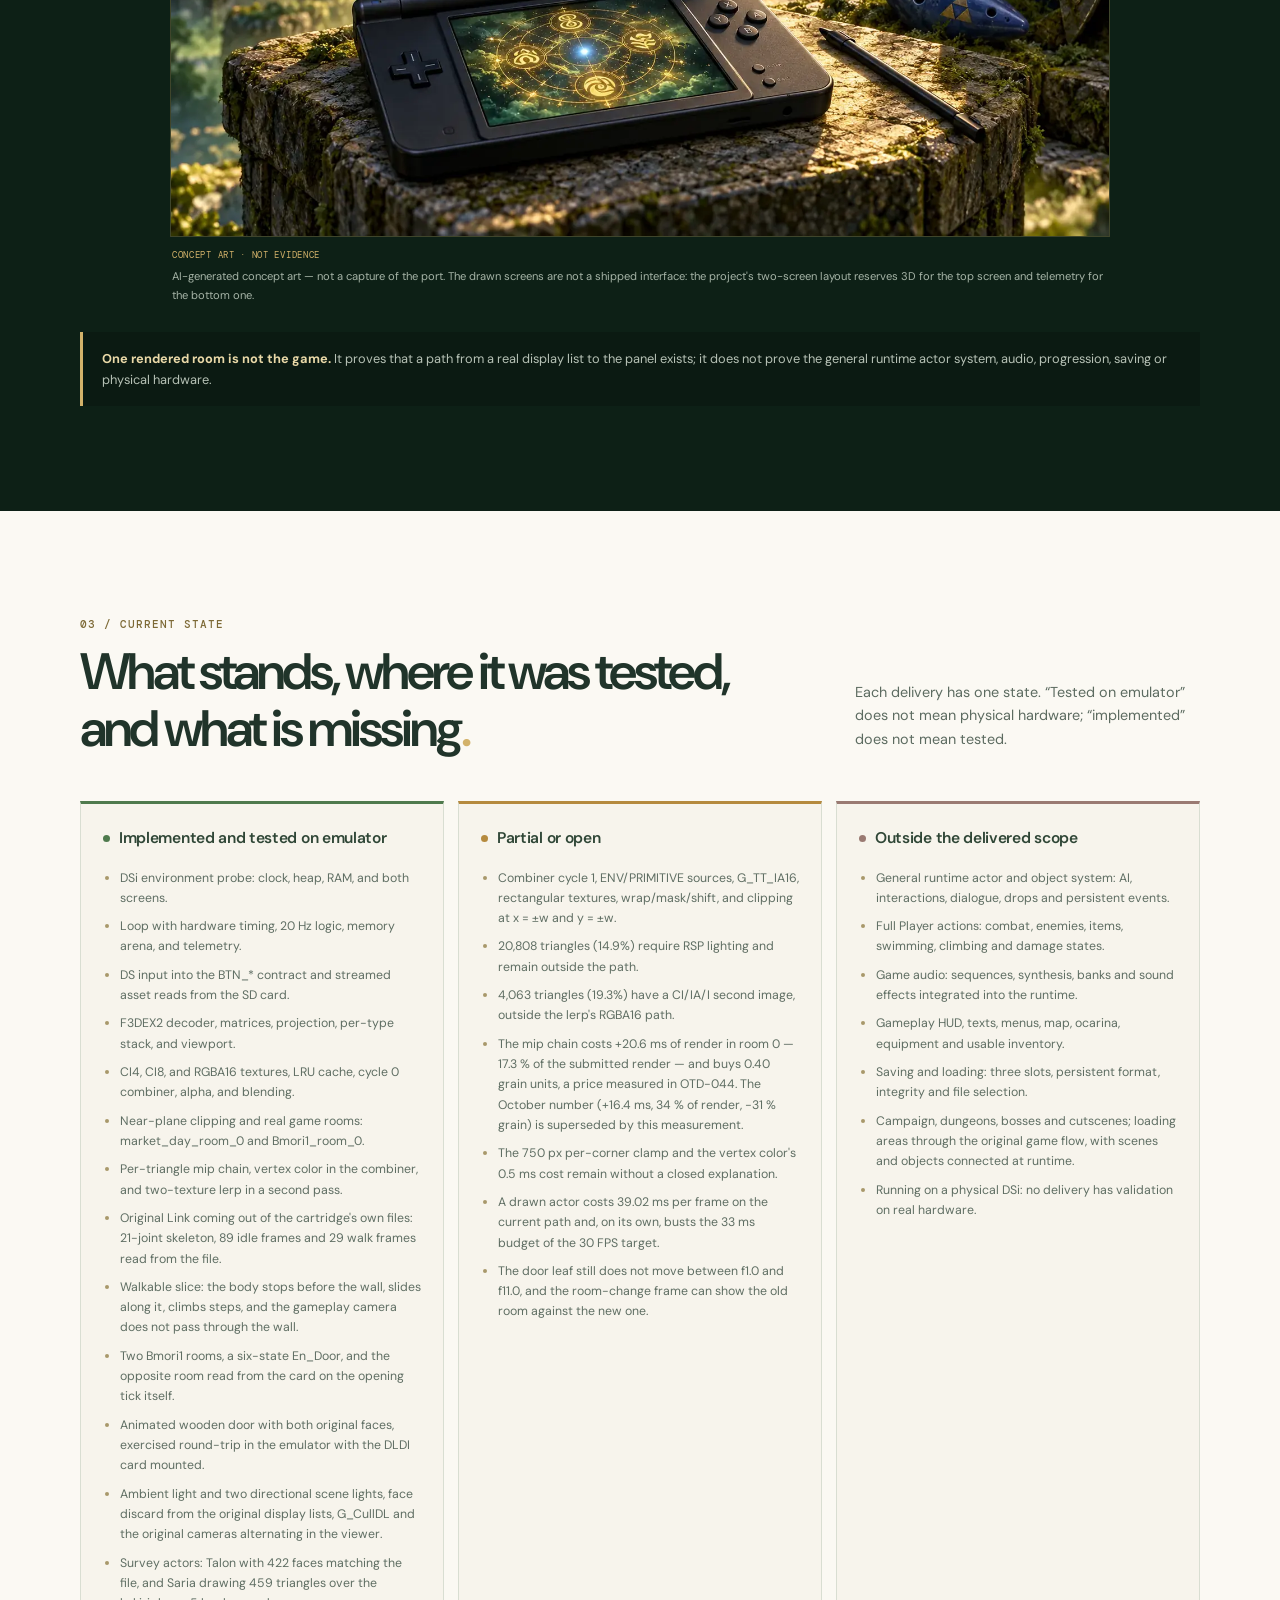
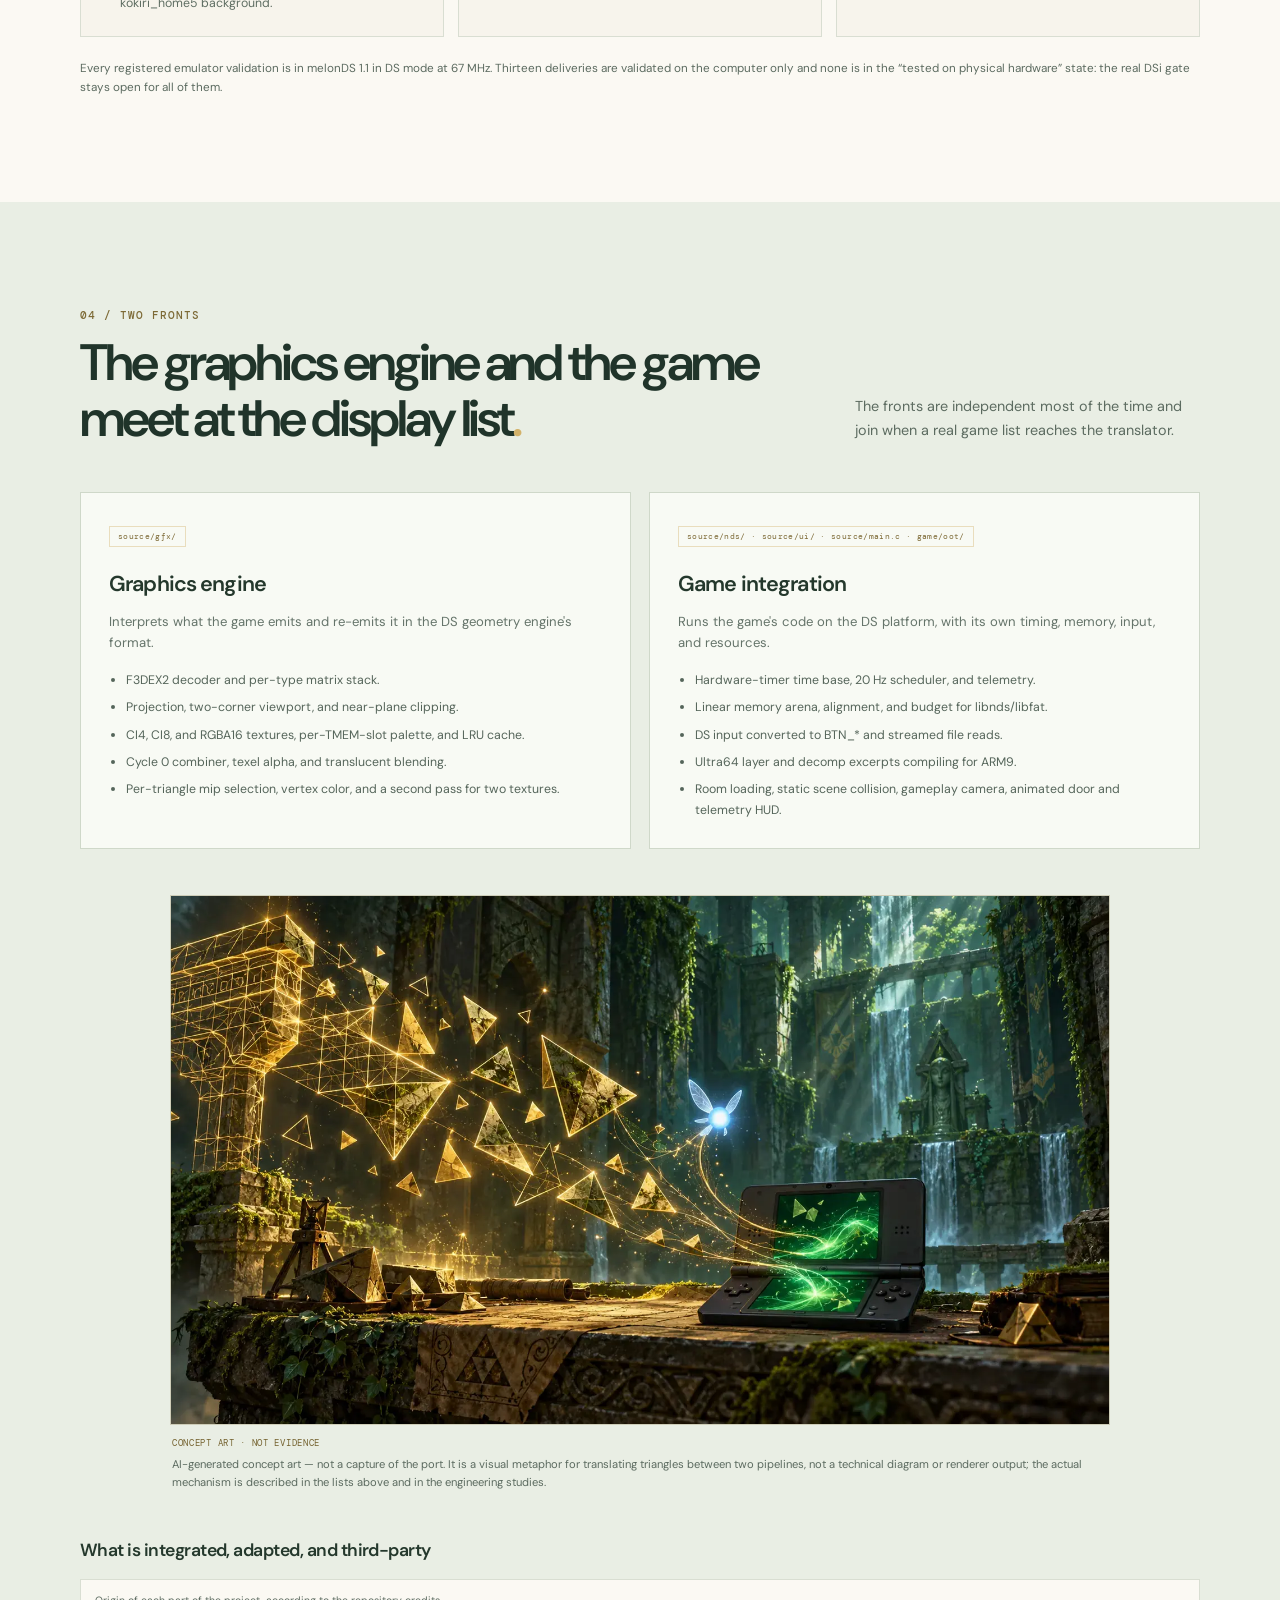
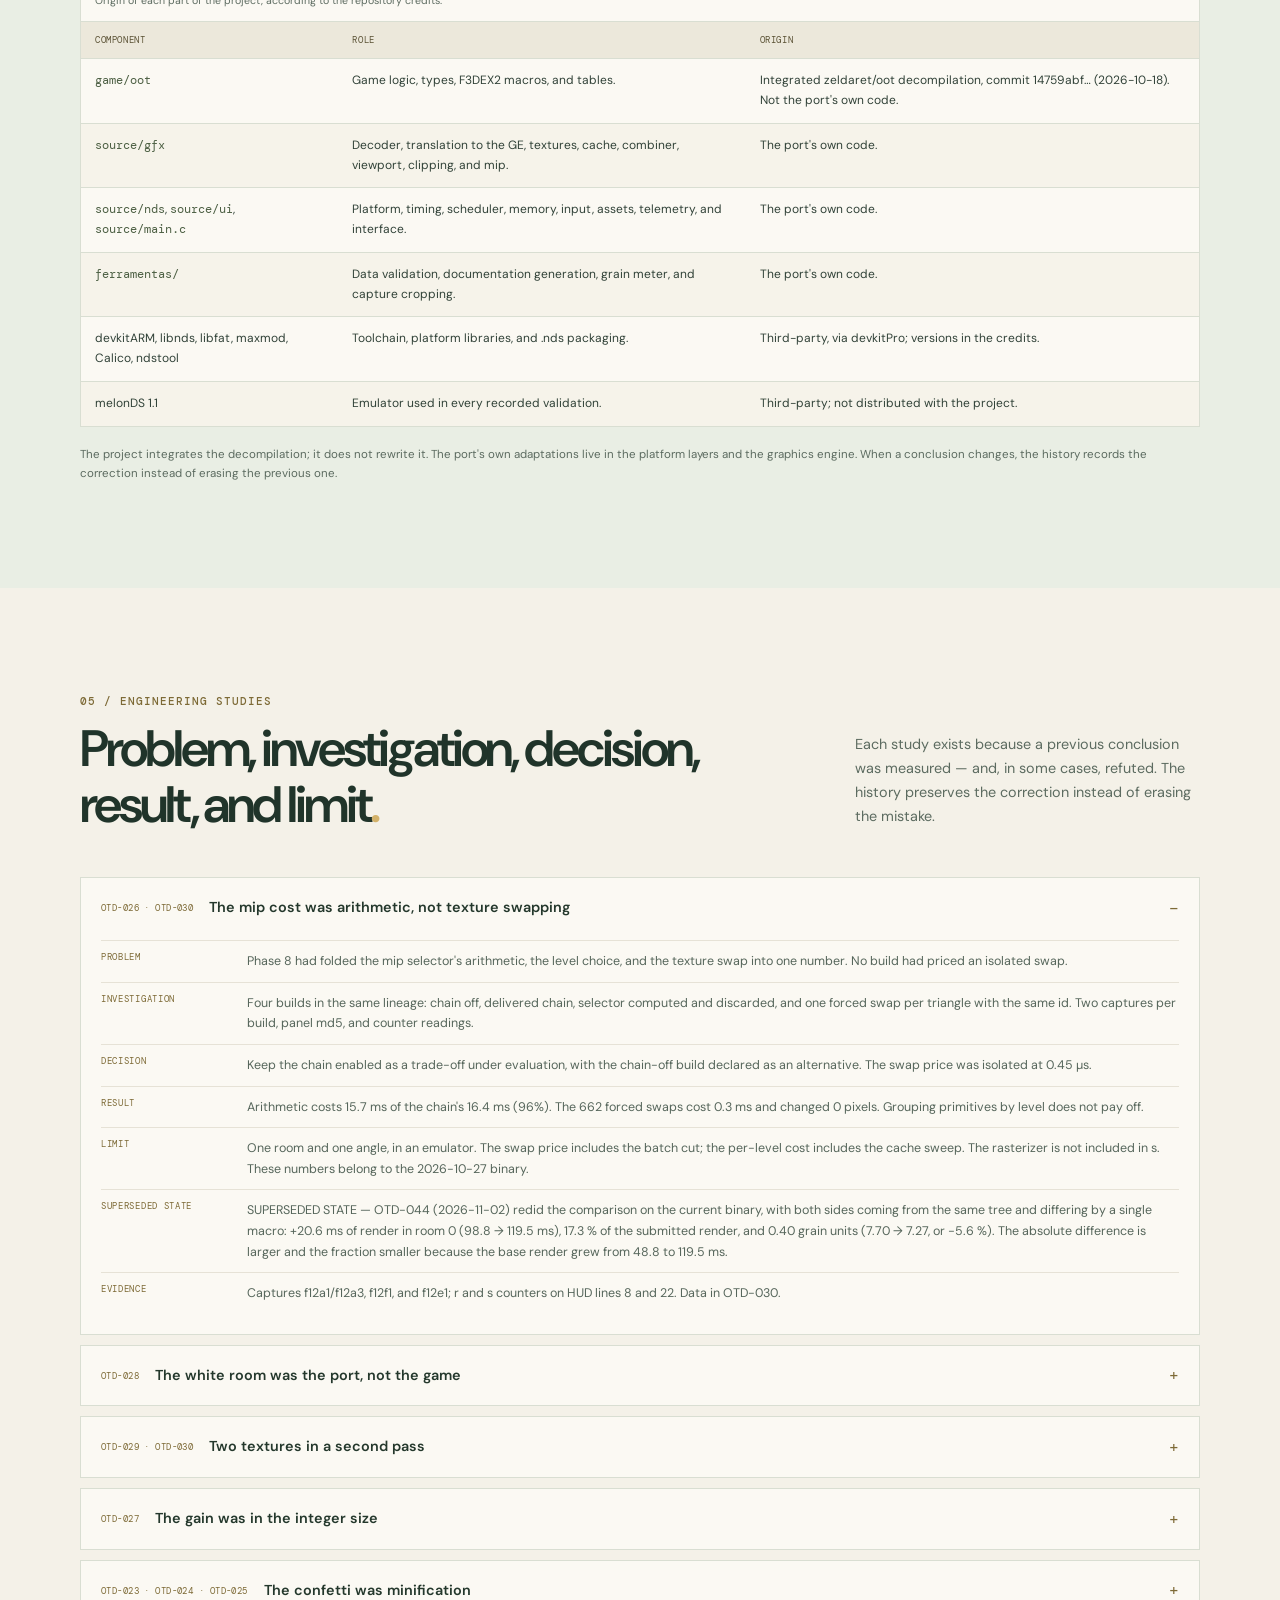
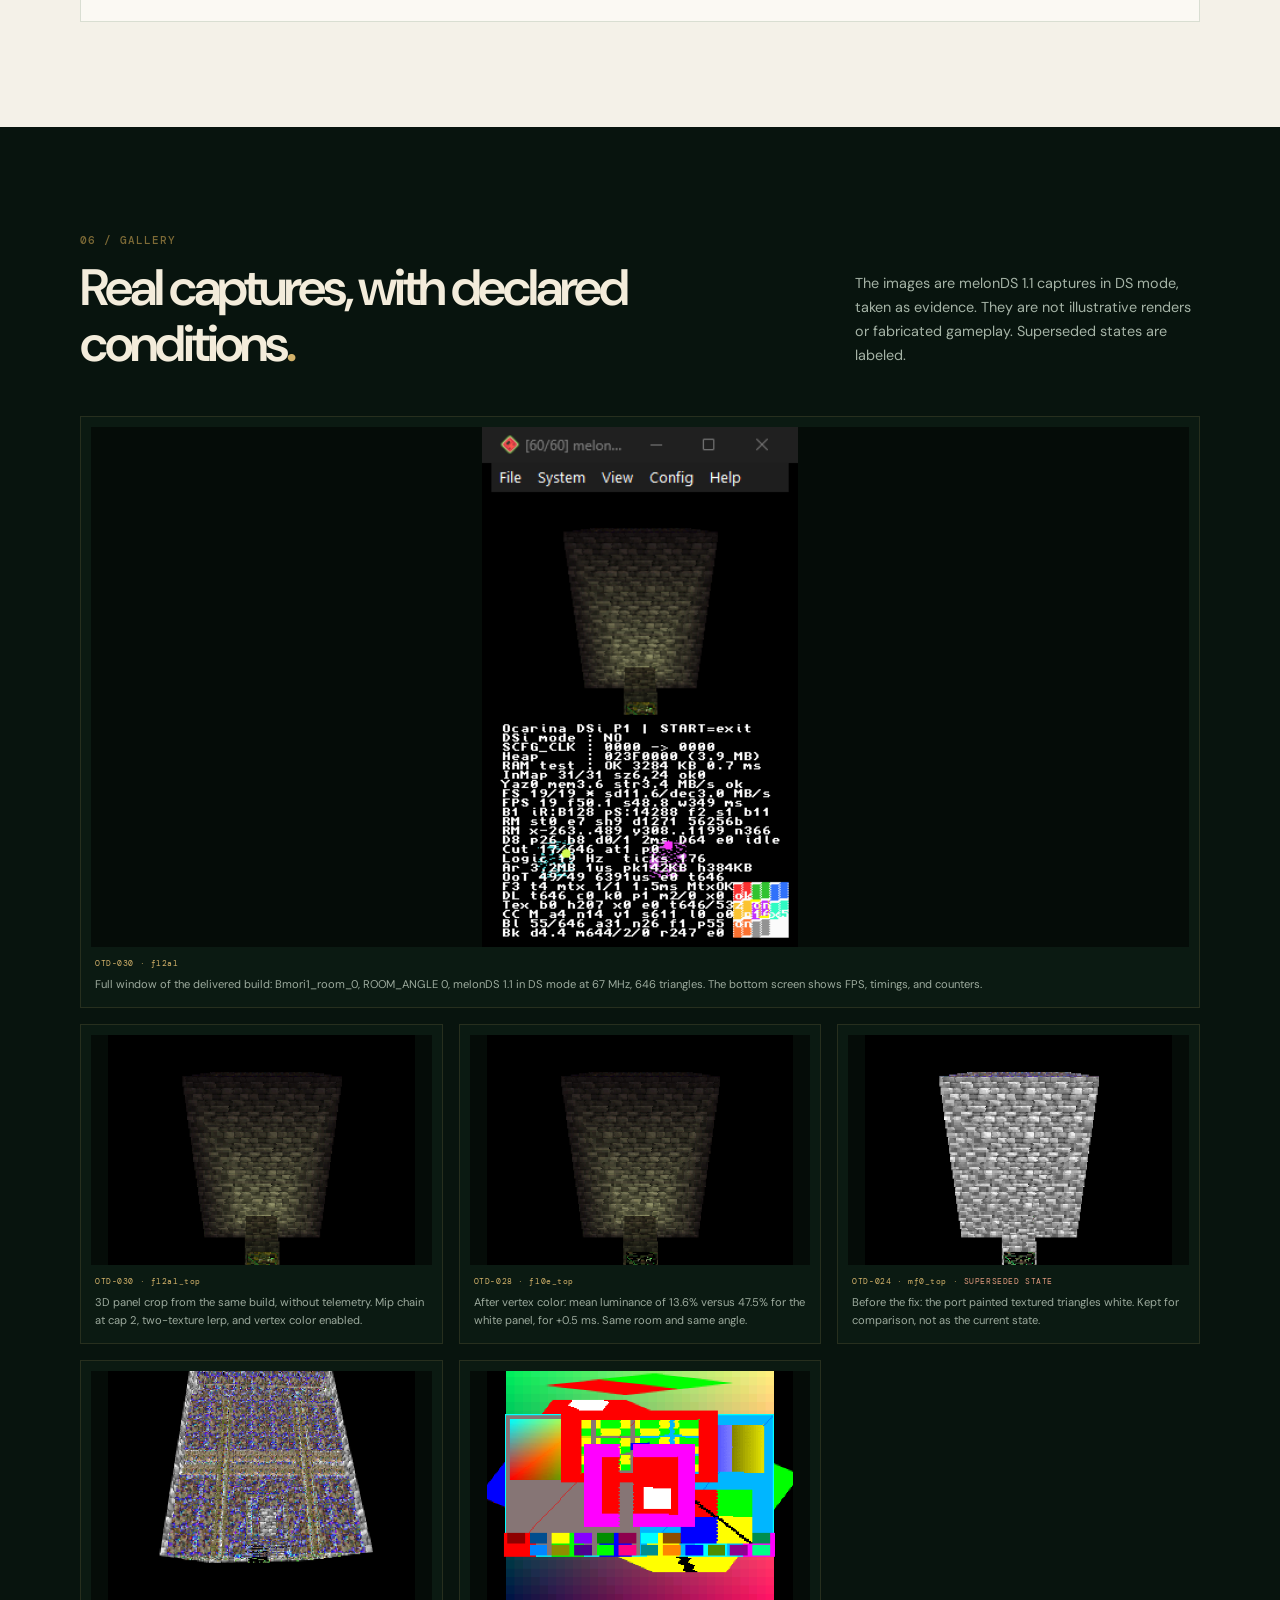
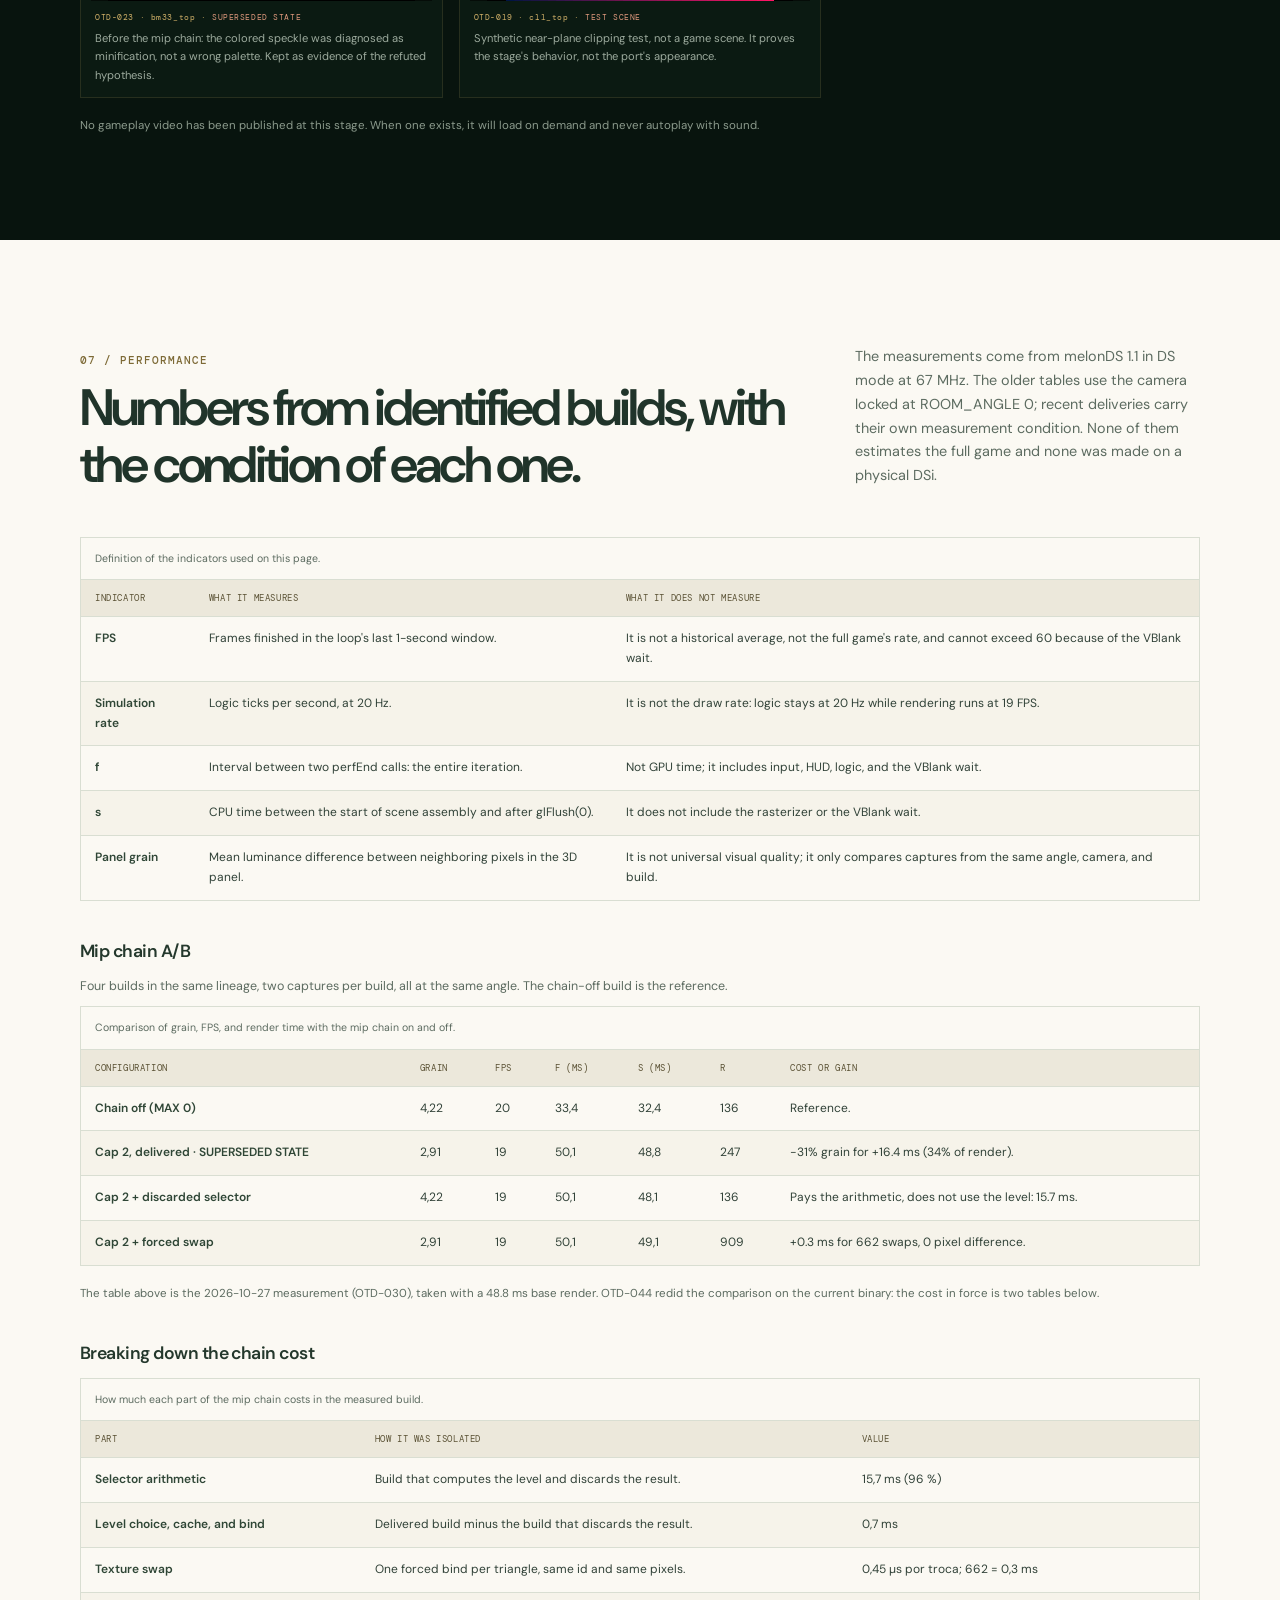
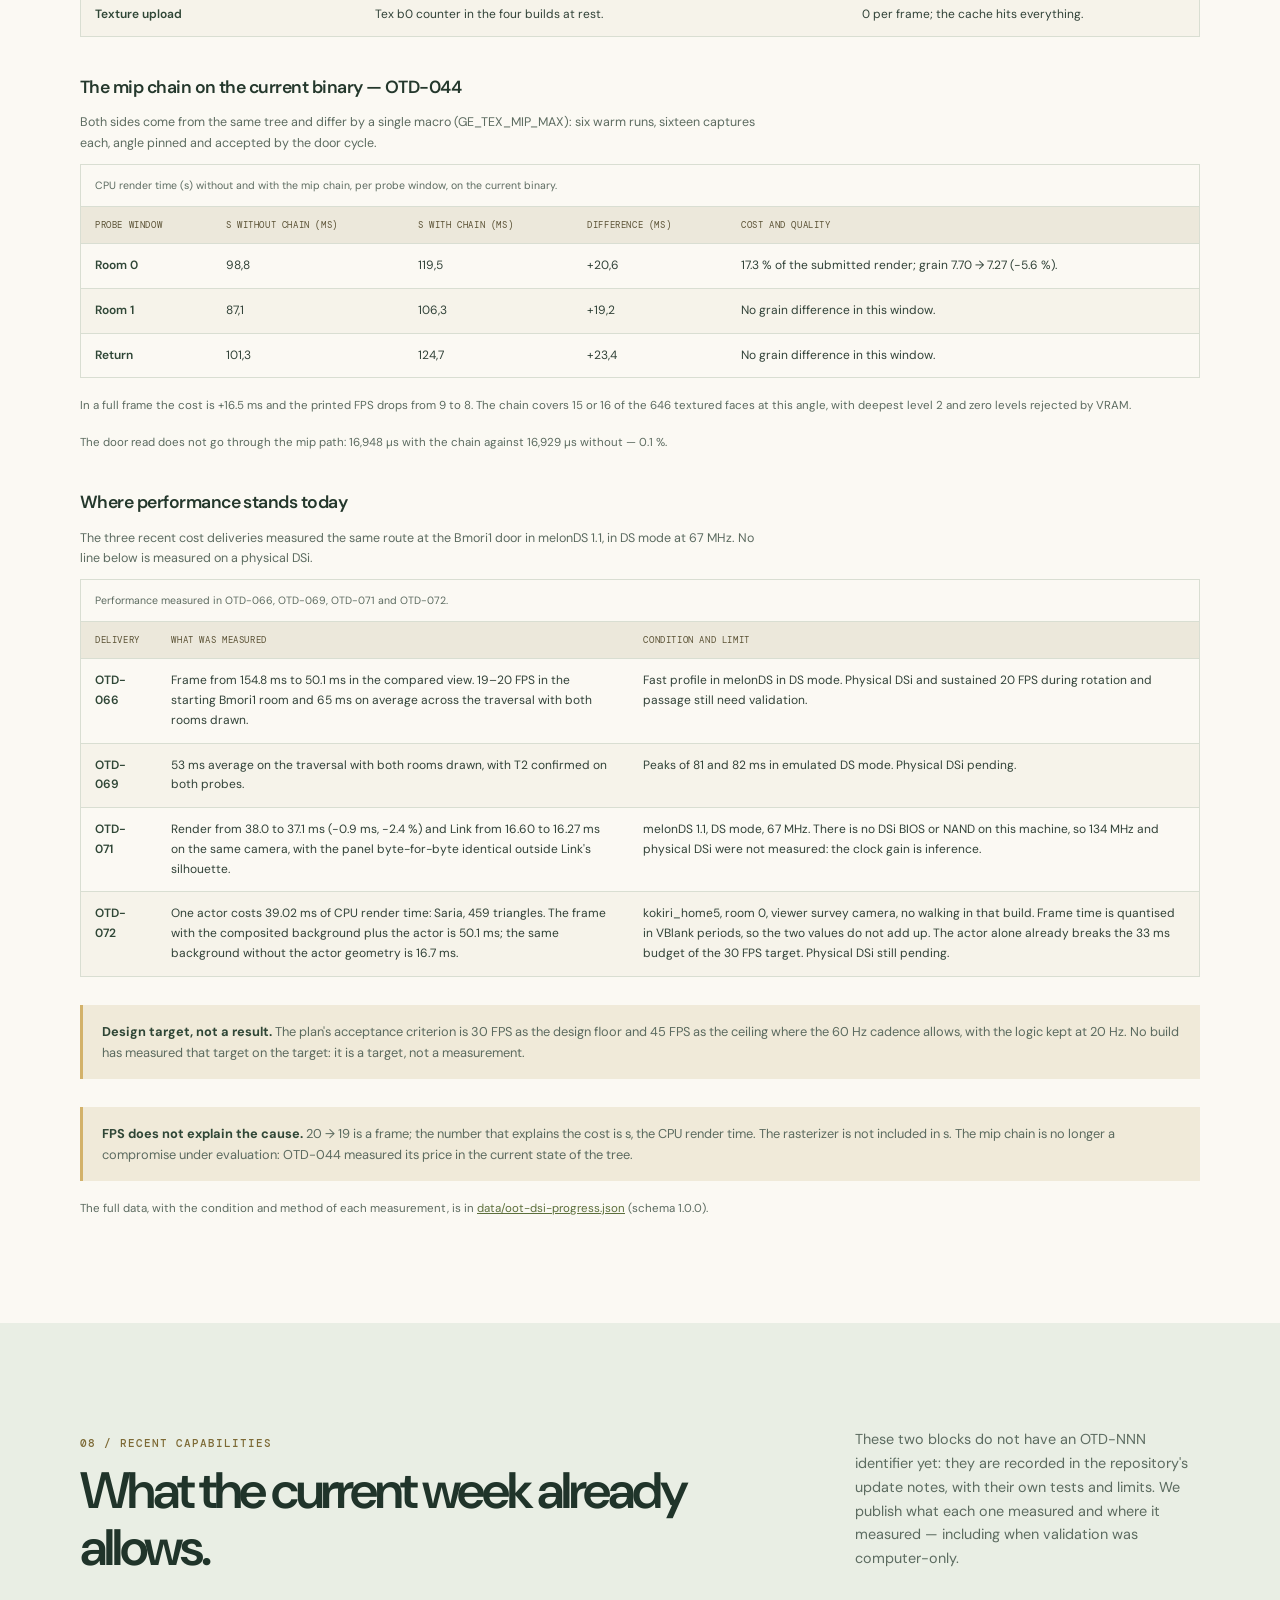
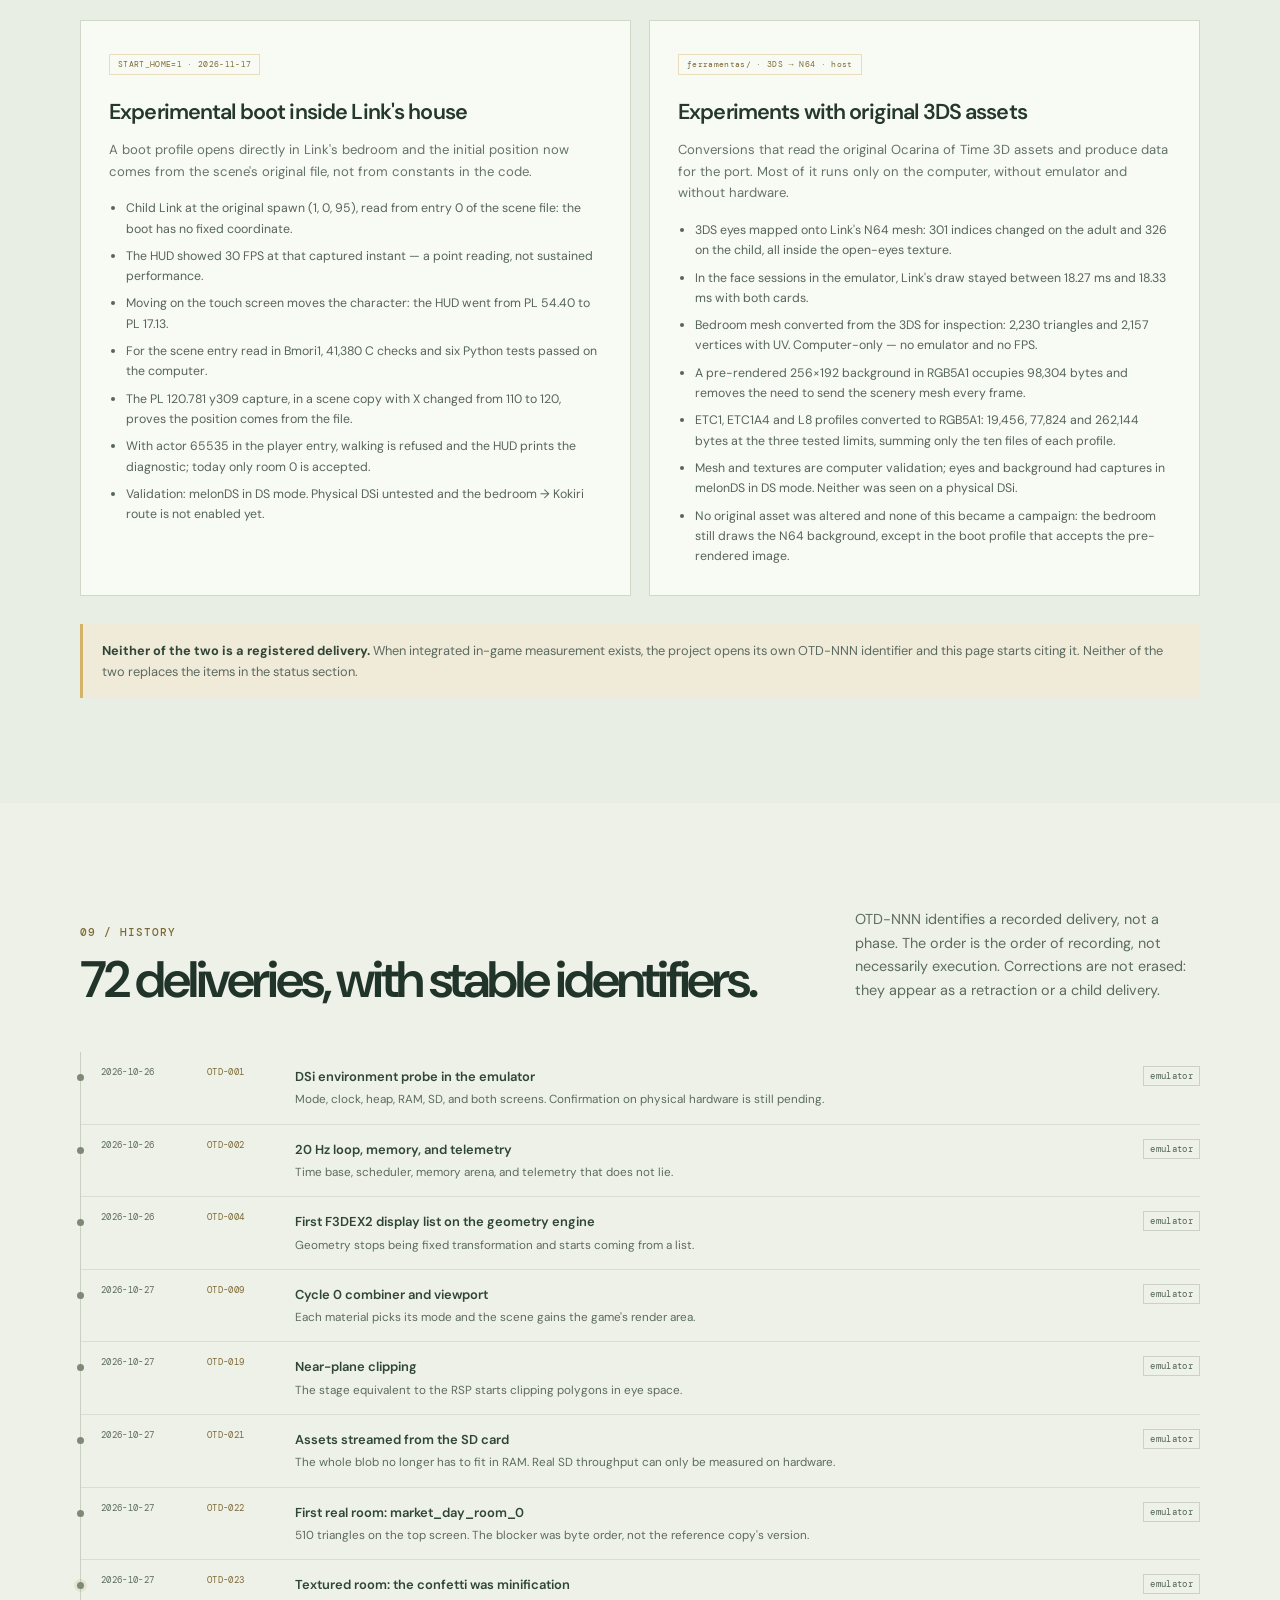
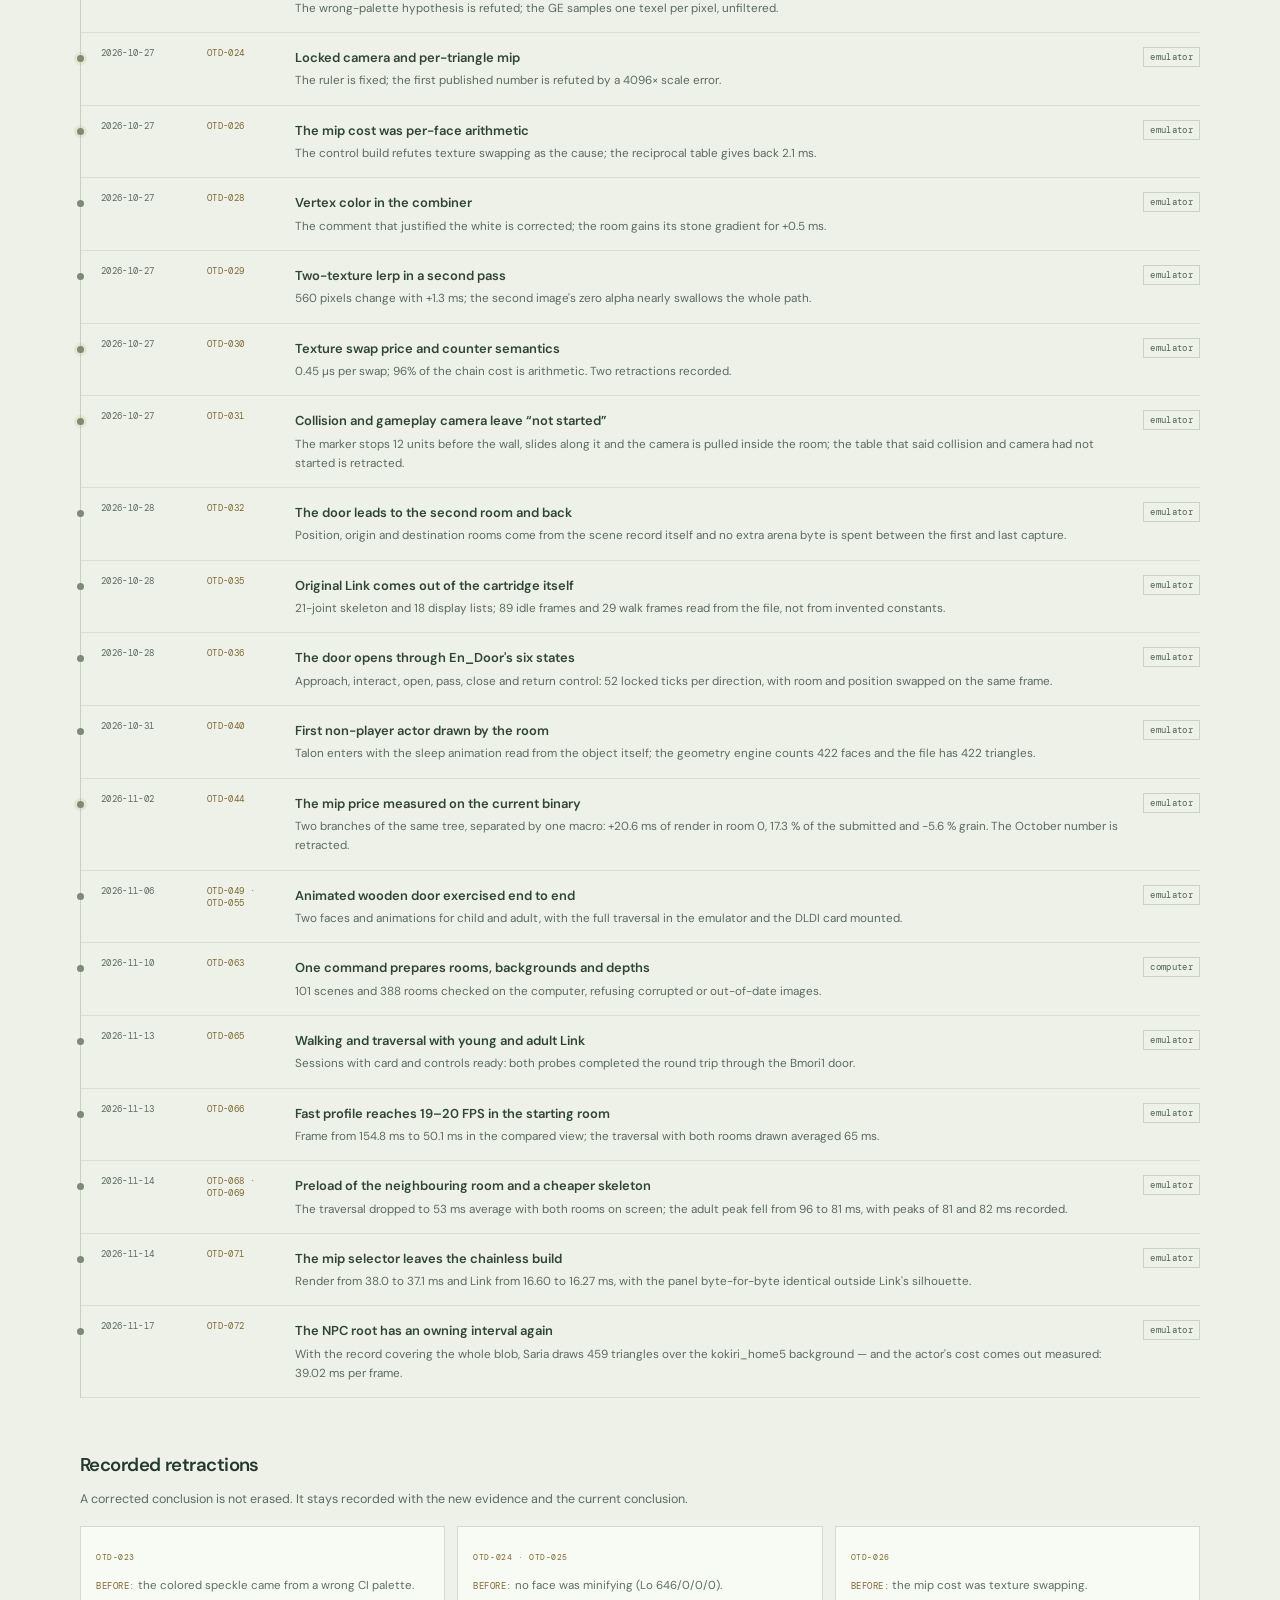
==== commit 64a7a590: "Publica as 72 entregas nos quatro idiomas do site O site parava em OTD-030 enquanto o projeto esta n" ====
--- a/docs/index.html
+++ b/docs/index.html
@@ -8,6 +8,7 @@
   <title>Ocarina of Time para Nintendo DSi — AgonisingBasher</title>
   <link rel="stylesheet" href="oot.css">
   <script src="oot.js" defer></script>
+  <link rel="icon" type="image/svg+xml" href="favicon.svg?v=2">
 </head>
 <body class="oot-page">
   <header class="site-header oot-header">
@@ -64,7 +65,7 @@
               <span class="oot-comp-room">s 48,8 · f 50,1 · FPS 19</span>
             </div>
           </div>
-          <span class="oot-art-coordinate">OTD-001 → OTD-030</span>
+          <span class="oot-art-coordinate">OTD-001 → OTD-072</span>
         </div>
       </div>
       <div class="container oot-hero-footer">
@@ -86,22 +87,22 @@
         <div class="oot-intro-grid">
           <div class="oot-intro-copy">
             <p data-i18n="ootIntroP1">Este é um projeto experimental de adaptação nativa de <em>The Legend of Zelda: Ocarina of Time</em> para o Nintendo DSi. O ponto de partida é a decompilação em C do jogo; o port interpreta as display lists F3DEX2 e as traduz para o geometry engine do DS.</p>
-            <p data-i18n="ootIntroP2">Não é um emulador, não é um ROM distribuível e não é um jogo completo. O que existe hoje é uma base técnica: uma sala real renderizada no emulador, com o motor gráfico e a integração do jogo crescendo em frentes separadas.</p>
+            <p data-i18n="ootIntroP2">Não é um emulador, não é um ROM distribuível e não é um jogo completo. O que existe hoje é uma base técnica: uma fatia de duas salas de Bmori1, caminhável, com Link original, colisão estática da cena e porta animada — medidas no emulador, com o motor gráfico e a integração do jogo crescendo em frentes separadas.</p>
             <p data-i18n="ootIntroP3">Tudo o que aparece nesta página foi registrado com identificadores <strong>OTD-NNN</strong>. Resultados de emulador são apresentados como resultados de emulador; nenhuma entrega foi validada em DSi físico.</p>
             <div class="oot-fact-grid" aria-label="Fatos do projeto" data-i18n-aria-label="ootFactsLabel">
               <div class="oot-fact">
-                <span class="oot-fact-value">30</span>
+                <span class="oot-fact-value">72</span>
                 <span class="oot-fact-label" data-i18n="ootFactOneLabel">ENTREGAS REGISTRADAS</span>
-                <span class="oot-fact-note" data-i18n="ootFactOneNote">OTD-001 a OTD-030</span>
+                <span class="oot-fact-note" data-i18n="ootFactOneNote">OTD-001 a OTD-072</span>
               </div>
               <div class="oot-fact">
                 <span class="oot-fact-value">0</span>
                 <span class="oot-fact-label" data-i18n="ootFactTwoLabel">VALIDAÇÃO FÍSICA</span>
-                <span class="oot-fact-note" data-i18n="ootFactTwoNote">todas em emulador</span>
+                <span class="oot-fact-note" data-i18n="ootFactTwoNote">nenhuma no hardware</span>
               </div>
               <div class="oot-fact">
                 <span class="oot-fact-value">646</span>
-                <span class="oot-fact-label" data-i18n="ootFactThreeLabel">TRIÂNGULOS NA SALA ATUAL</span>
+                <span class="oot-fact-label" data-i18n="ootFactThreeLabel">TRIÂNGULOS NA MALHA DA SALA</span>
                 <span class="oot-fact-note">Bmori1_room_0</span>
               </div>
               <div class="oot-fact">
@@ -169,7 +170,7 @@
           </figcaption>
         </figure>
 
-        <p class="oot-caveat"><strong data-i18n="ootChallengeCaveatStrong">Uma sala renderizada não é o jogo.</strong> <span data-i18n="ootChallengeCaveatText">Ela prova que o caminho de uma display list real até o painel existe; não prova atores, colisão, câmera de jogo, áudio, progressão ou hardware físico.</span></p>
+        <p class="oot-caveat"><strong data-i18n="ootChallengeCaveatStrong">Uma sala renderizada não é o jogo.</strong> <span data-i18n="ootChallengeCaveatText">Ela prova que o caminho de uma display list real até o painel existe; não prova o sistema geral de atores em tempo de execução, o áudio, a progressão, o salvamento nem o hardware físico.</span></p>
       </div>
     </section>
 
@@ -197,6 +198,12 @@
               <li data-i18n="ootStateDoneFive">Texturas CI4, CI8 e RGBA16, cache LRU, combiner do ciclo 0, alpha e blending.</li>
               <li data-i18n="ootStateDoneSix">Recorte no plano perto e sala real do jogo: market_day_room_0 e Bmori1_room_0.</li>
               <li data-i18n="ootStateDoneSeven">Cadeia de mip por triângulo, cor de vértice no combiner e lerp de duas texturas em segunda passada.</li>
+              <li data-i18n="ootStateDoneEight">Link original saindo dos arquivos do próprio cartucho: esqueleto de 21 juntas, 89 frames de espera e 29 de caminhada lidos do arquivo.</li>
+              <li data-i18n="ootStateDoneNine">Fatia caminhável: o corpo para antes da parede, desliza nela, sobe degraus e a câmera de jogo não atravessa o muro.</li>
+              <li data-i18n="ootStateDoneTen">Duas salas de Bmori1, porta En_Door de seis estados e a sala oposta lida do cartão no próprio tick da abertura.</li>
+              <li data-i18n="ootStateDoneEleven">Porta de madeira animada com as duas faces originais, exercitada de ida e volta no emulador com o cartão DLDI montado.</li>
+              <li data-i18n="ootStateDoneTwelve">Luz ambiente e duas luzes direcionais da cena, descarte de faces das listas originais, G_CullDL e câmeras originais alternando no visualizador.</li>
+              <li data-i18n="ootStateDoneThirteen">Atores de levantamento: Talon com 422 faces batendo com o arquivo e Saria desenhando 459 triângulos sobre o fundo de kokiri_home5.</li>
             </ul>
           </article>
 
@@ -209,8 +216,10 @@
               <li data-i18n="ootStatePartialOne">Ciclo 1 do combiner, fontes ENV/PRIMITIVE, G_TT_IA16, texturas retangulares, wrap/mask/shift e recorte em x = ±w e y = ±w.</li>
               <li data-i18n="ootStatePartialTwo">20 808 triângulos (14,9 %) pedem iluminação do RSP e continuam fora do caminho.</li>
               <li data-i18n="ootStatePartialThree">4 063 triângulos (19,3 %) têm segunda imagem CI/IA/I, fora do caminho RGBA16 do lerp.</li>
-              <li data-i18n="ootStatePartialFour">A cadeia de mip ainda custa +16,4 ms (34 % do render) e é um compromisso em avaliação.</li>
+              <li><span data-i18n="ootStatePartialFour">A cadeia de mip custa +20,6 ms de render na sala 0 — 17,3 % do render enviado — e compra 0,40 unidades de grão, preço medido em OTD-044.</span> <span data-i18n="ootStatePartialFourNote">O número de outubro (+16,4 ms, 34 % do render, −31 % de grão) está superado por essa medição.</span></li>
               <li data-i18n="ootStatePartialFive">O limite de 750 px por canto e o custo de 0,5 ms da cor de vértice seguem sem explicação fechada.</li>
+              <li data-i18n="ootStatePartialSix">Um ator desenhado custa 39,02 ms por quadro no caminho atual e sozinho estoura o orçamento de 33 ms da meta de 30 FPS.</li>
+              <li data-i18n="ootStatePartialSeven">A folha da porta ainda não se move entre f1.0 e f11.0, e o quadro da troca de sala pode mostrar a sala antiga contra a nova.</li>
             </ul>
           </article>
 
@@ -220,18 +229,18 @@
               <h3 data-i18n="ootStateMissingTitle">Fora do escopo entregue</h3>
             </div>
             <ul>
-              <li data-i18n="ootStateMissingOne">Atores e objetos de cena em tempo de execução.</li>
-              <li data-i18n="ootStateMissingTwo">Colisão e física do jogador.</li>
-              <li data-i18n="ootStateMissingThree">Câmera de jogo — a câmera presa é instrumento de medida.</li>
-              <li data-i18n="ootStateMissingFour">Animação, esqueleto e áudio.</li>
-              <li data-i18n="ootStateMissingFive">Progressão, portas, transições de sala e salvamento.</li>
-              <li data-i18n="ootStateMissingSix">Segunda sala, HUD e inventário 2D na tela de baixo.</li>
-              <li data-i18n="ootStateMissingSeven">Execução em DSi físico.</li>
+              <li data-i18n="ootStateMissingOne">Sistema geral de atores e objetos em tempo de execução: IA, interações, diálogos, drops e eventos persistentes.</li>
+              <li data-i18n="ootStateMissingTwo">Ações completas do Player: combate, inimigos, itens, natação, escalada e estados de dano.</li>
+              <li data-i18n="ootStateMissingThree">Áudio do jogo: sequências, síntese, bancos e efeitos sonoros integrados ao runtime.</li>
+              <li data-i18n="ootStateMissingFour">HUD de gameplay, textos, menus, mapa, ocarina, equipamentos e inventário utilizável.</li>
+              <li data-i18n="ootStateMissingFive">Salvar e carregar: três slots, formato persistente, integridade e seleção de arquivo.</li>
+              <li data-i18n="ootStateMissingSix">Campanha, masmorras, chefes e cutscenes; carregar áreas pelo fluxo original do jogo, com cenas e objetos conectados em runtime.</li>
+              <li data-i18n="ootStateMissingSeven">Execução em DSi físico: nenhuma entrega tem validação em hardware real.</li>
             </ul>
           </article>
         </div>
 
-        <p class="oot-state-note" data-i18n="ootStateNote">Todos os testes registrados estão no melonDS 1.1 em modo DS a 67 MHz, exceto OTD-003, testado no computador. Nenhuma entrega está no estado “testado em hardware físico”.</p>
+        <p class="oot-state-note" data-i18n="ootStateNote">Toda validação em emulador registrada está no melonDS 1.1 em modo DS a 67 MHz. Treze entregas têm validação apenas no computador e nenhuma está no estado “testado em hardware físico”: o portão de DSi real continua aberto para todas.</p>
       </div>
     </section>
 
@@ -268,7 +277,7 @@
               <li data-i18n="ootGameTwo">Arena linear de memória, alinhamento e orçamento para libnds/libfat.</li>
               <li data-i18n="ootGameThree">Entrada do DS convertida para BTN_* e leitura de arquivos por streaming.</li>
               <li data-i18n="ootGameFour">Camada Ultra64 e trechos do decomp compilando para ARM9.</li>
-              <li data-i18n="ootGameFive">Carregamento de sala, câmera presa de medida e HUD de telemetria.</li>
+              <li data-i18n="ootGameFive">Carregamento de sala, colisão estática da cena, câmera de jogo, porta animada e HUD de telemetria.</li>
             </ul>
           </article>
         </div>
@@ -359,7 +368,9 @@
               <dt data-i18n="ootLabelResult">Resultado</dt>
               <dd data-i18n="ootStudyOneResult">A aritmética custa 15,7 ms dos 16,4 ms da cadeia (96 %). As 662 trocas forçadas custaram 0,3 ms e mudaram 0 pixels. Agrupar primitivos por nível não paga.</dd>
               <dt data-i18n="ootLabelLimit">Limite</dt>
-              <dd data-i18n="ootStudyOneLimit">Uma sala e um ângulo, em emulador. O preço da troca inclui o corte do lote; o custo por nível inclui a varredura do cache. O rasterizador não entra em s. A cadeia continua em avaliação: −31 % de grão por +16,4 ms.</dd>
+              <dd data-i18n="ootStudyOneLimit">Uma sala e um ângulo, em emulador. O preço da troca inclui o corte do lote; o custo por nível inclui a varredura do cache. O rasterizador não entra em s. Os números desta entrega são do binário de 2026-10-27.</dd>
+              <dt data-i18n="ootStudyOneSupLabel">Estado superado</dt>
+              <dd><span data-i18n="ootSuperseded">ESTADO SUPERADO</span> — <span data-i18n="ootStudyOneSuperseded">OTD-044 (2026-11-02) refez o comparativo no binário atual, com os dois lados saindo da mesma árvore e diferindo por uma única macro: +20,6 ms de render na sala 0 (98,8 → 119,5 ms), 17,3 % do render enviado, e 0,40 unidades de grão (7,70 → 7,27, ou −5,6 %). A diferença absoluta é maior e a fração é menor porque o render base cresceu de 48,8 para 119,5 ms.</span></dd>
               <dt data-i18n="ootLabelEvidence">Evidência</dt>
               <dd data-i18n="ootStudyOneEvidence">Capturas f12a1/f12a3, f12f1 e f12e1; contadores r e s nas linhas 8 e 22 do HUD. Dados em OTD-030.</dd>
             </dl>
@@ -533,9 +544,9 @@
         <div class="oot-section-heading">
           <div>
             <p class="eyebrow eyebrow-dark" data-i18n="ootPerfEyebrow">07 / DESEMPENHO</p>
-            <h2 data-i18n="ootPerfTitle">Números de uma sala, um ângulo e um build<span class="heading-period">.</span></h2>
-          </div>
-          <p class="section-intro" data-i18n="ootPerfLead">As medições são do melonDS 1.1 em modo DS a 67 MHz, com a câmera presa em ROOM_ANGLE 0. Elas não estimam o jogo completo e não foram feitas em DSi físico.</p>
+            <h2 data-i18n="ootPerfTitle">Números de builds identificadas, com a condição de cada uma<span class="heading-period">.</span></h2>
+          </div>
+          <p class="section-intro" data-i18n="ootPerfLead">As medições são do melonDS 1.1 em modo DS a 67 MHz. As tabelas antigas usam a câmera presa em ROOM_ANGLE 0; as entregas recentes trazem a própria condição de medida. Nenhuma delas estima o jogo completo nem foi feita em DSi físico.</p>
         </div>
 
         <p class="oot-table-hint" data-i18n="ootTableHint">Deslize a tabela para o lado para ver todas as colunas.</p>
@@ -607,7 +618,7 @@
                 <td data-i18n="ootPerfAbOffCost">Referência.</td>
               </tr>
               <tr>
-                <th scope="row" data-i18n="ootPerfAbOn">Teto 2 entregue</th>
+                <th scope="row"><span data-i18n="ootPerfAbOn">Teto 2 entregue</span> · <span data-i18n="ootSuperseded">ESTADO SUPERADO</span></th>
                 <td>2,91</td>
                 <td>19</td>
                 <td>50,1</td>
@@ -637,6 +648,8 @@
           </table>
         </div>
 
+        <p class="oot-small-note" data-i18n="ootPerfAbSupersededNote">A tabela acima é a medição de 2026-10-27 (OTD-030), feita com um render base de 48,8 ms. OTD-044 refez o comparativo no binário atual: o preço vigente está duas tabelas abaixo.</p>
+
         <h3 class="oot-subheading" data-i18n="ootPerfBreakdownTitle">Decomposição do custo da cadeia</h3>
         <p class="oot-table-hint" data-i18n="ootTableHint">Deslize a tabela para o lado para ver todas as colunas.</p>
         <div class="oot-table-wrap" role="region" tabindex="0" aria-label="Tabela com rolagem horizontal" data-i18n-aria-label="ootTableScroll">
@@ -674,8 +687,136 @@
           </table>
         </div>
 
-        <p class="oot-caveat"><strong data-i18n="ootPerfCaveatStrong">O FPS não explica a causa.</strong> <span data-i18n="ootPerfCaveatText">20 → 19 é um quadro; o número que explica o custo é s, o tempo de render de CPU. O rasterizador não entra em s. A cadeia de mip continua como compromisso em avaliação, não como conclusão fechada.</span></p>
+        <h3 class="oot-subheading" data-i18n="ootPerfMip44Title">A cadeia de mip no binário atual — OTD-044</h3>
+        <p class="oot-table-intro" data-i18n="ootPerfMip44Intro">Os dois lados saem da mesma árvore e diferem por uma única macro (GE_TEX_MIP_MAX): seis execuções mornas, dezesseis capturas cada, ângulo pinado e aceite pelo ciclo da porta.</p>
+        <p class="oot-table-hint" data-i18n="ootTableHint">Deslize a tabela para o lado para ver todas as colunas.</p>
+        <div class="oot-table-wrap" role="region" tabindex="0" aria-label="Tabela com rolagem horizontal" data-i18n-aria-label="ootTableScroll">
+          <table class="oot-table">
+            <caption data-i18n="ootPerfMip44Caption">Tempo de render de CPU (s) sem e com a cadeia de mip, por janela da sonda, no binário atual.</caption>
+            <thead>
+              <tr>
+                <th scope="col" data-i18n="ootPerfMip44ColWindow">Janela da sonda</th>
+                <th scope="col" data-i18n="ootPerfMip44ColOff">s sem cadeia (ms)</th>
+                <th scope="col" data-i18n="ootPerfMip44ColOn">s com cadeia (ms)</th>
+                <th scope="col" data-i18n="ootPerfMip44ColDelta">Diferença (ms)</th>
+                <th scope="col" data-i18n="ootPerfMip44ColCost">Custo e qualidade</th>
+              </tr>
+            </thead>
+            <tbody>
+              <tr>
+                <th scope="row" data-i18n="ootPerfMip44Room0">Sala 0</th>
+                <td>98,8</td>
+                <td>119,5</td>
+                <td>+20,6</td>
+                <td data-i18n="ootPerfMip44Room0Cost">17,3 % do render enviado; grão 7,70 → 7,27 (−5,6 %).</td>
+              </tr>
+              <tr>
+                <th scope="row" data-i18n="ootPerfMip44Room1">Sala 1</th>
+                <td>87,1</td>
+                <td>106,3</td>
+                <td>+19,2</td>
+                <td data-i18n="ootPerfMip44Room1Cost">Sem diferença de grão nesta janela.</td>
+              </tr>
+              <tr>
+                <th scope="row" data-i18n="ootPerfMip44Return">Volta</th>
+                <td>101,3</td>
+                <td>124,7</td>
+                <td>+23,4</td>
+                <td data-i18n="ootPerfMip44ReturnCost">Sem diferença de grão nesta janela.</td>
+              </tr>
+            </tbody>
+          </table>
+        </div>
+        <p class="oot-small-note" data-i18n="ootPerfMip44Frame">Em quadro completo o custo é +16,5 ms e o FPS impresso cai de 9 para 8. A cadeia cobre 15 ou 16 das 646 faces texturizadas deste ângulo, com nível mais fundo 2 e zero níveis recusados pela VRAM.</p>
+        <p class="oot-small-note" data-i18n="ootPerfMip44Door">A leitura da porta não passa pelo caminho do mip: 16.948 µs com a cadeia contra 16.929 µs sem — 0,1 %.</p>
+
+        <h3 class="oot-subheading" data-i18n="ootPerfNowTitle">Onde o desempenho está hoje</h3>
+        <p class="oot-table-intro" data-i18n="ootPerfNowIntro">As três entregas recentes de custo mediram o mesmo percurso na porta de Bmori1 no melonDS 1.1, em modo DS a 67 MHz. Nenhuma linha abaixo é medida em DSi físico.</p>
+        <p class="oot-table-hint" data-i18n="ootTableHint">Deslize a tabela para o lado para ver todas as colunas.</p>
+        <div class="oot-table-wrap" role="region" tabindex="0" aria-label="Tabela com rolagem horizontal" data-i18n-aria-label="ootTableScroll">
+          <table class="oot-table">
+            <caption data-i18n="ootPerfNowCaption">Desempenho medido em OTD-066, OTD-069, OTD-071 e OTD-072.</caption>
+            <thead>
+              <tr>
+                <th scope="col" data-i18n="ootPerfNowColDelivery">Entrega</th>
+                <th scope="col" data-i18n="ootPerfNowColMeasured">O que foi medido</th>
+                <th scope="col" data-i18n="ootPerfNowColCondition">Condição e limite</th>
+              </tr>
+            </thead>
+            <tbody>
+              <tr>
+                <th scope="row">OTD-066</th>
+                <td data-i18n="ootPerfNow066">Quadro de 154,8 ms para 50,1 ms na vista comparada. 19–20 FPS na sala inicial de Bmori1 e 65 ms em média na travessia com as duas salas desenhadas.</td>
+                <td data-i18n="ootPerfNow066Condition">Perfil rápido no melonDS em modo DS. DSi físico e 20 FPS sustentados durante a rotação e a passagem ainda pedem validação.</td>
+              </tr>
+              <tr>
+                <th scope="row">OTD-069</th>
+                <td data-i18n="ootPerfNow069">Média de 53 ms na travessia com as duas salas desenhadas, com T2 confirmado nas duas sondas.</td>
+                <td data-i18n="ootPerfNow069Condition">Picos de 81 e 82 ms em modo DS emulado. DSi físico pendente.</td>
+              </tr>
+              <tr>
+                <th scope="row">OTD-071</th>
+                <td data-i18n="ootPerfNow071">Render de 38,0 para 37,1 ms (−0,9 ms, −2,4 %) e Link de 16,60 para 16,27 ms na mesma câmera, com o painel idêntico byte a byte fora da silhueta do Link.</td>
+                <td data-i18n="ootPerfNow071Condition">melonDS 1.1, modo DS, 67 MHz. Não há BIOS nem NAND de DSi nesta máquina, então 134 MHz e DSi físico não foram medidos: o ganho de clock é inferência.</td>
+              </tr>
+              <tr>
+                <th scope="row">OTD-072</th>
+                <td data-i18n="ootPerfNow072">Um ator custa 39,02 ms de render de CPU: Saria, 459 triângulos. O quadro com o fundo composto e o ator é de 50,1 ms; o mesmo fundo sem a geometria do ator é de 16,7 ms.</td>
+                <td data-i18n="ootPerfNow072Condition">kokiri_home5, sala 0, câmera de levantamento do visualizador, sem caminhada nesse build. O tempo de quadro é quantizado em períodos de VBlank, então os dois valores não se somam. O ator sozinho já estoura o orçamento de 33 ms da meta de 30 FPS. DSi físico pendente.</td>
+              </tr>
+            </tbody>
+          </table>
+        </div>
+        <p class="oot-caveat"><strong data-i18n="ootPerfTargetStrong">Meta de projeto, não resultado.</strong> <span data-i18n="ootPerfTargetText">O critério de aceite do plano é 30 FPS como base de desenho e 45 FPS como teto onde a cadência de 60 Hz permitir, com a lógica mantida a 20 Hz. Nenhum build mediu essa meta no alvo: ela é meta, não medição.</span></p>
+
+        <p class="oot-caveat"><strong data-i18n="ootPerfCaveatStrong">O FPS não explica a causa.</strong> <span data-i18n="ootPerfCaveatText">20 → 19 é um quadro; o número que explica o custo é s, o tempo de render de CPU. O rasterizador não entra em s. A cadeia de mip deixou de ser um compromisso em avaliação: OTD-044 mediu seu preço no estado atual da árvore.</span></p>
         <p class="oot-small-note"><span data-i18n="ootPerfDataNote">Os dados completos, com condição e método de cada medição, estão em</span> <a href="data/oot-dsi-progress.json">data/oot-dsi-progress.json</a> <span data-i18n="ootPerfDataSchema">(esquema 1.0.0)</span>.</p>
+      </div>
+    </section>
+
+    <section class="section-pad oot-fronts" id="recentes">
+      <div class="container">
+        <div class="oot-section-heading">
+          <div>
+            <p class="eyebrow eyebrow-dark" data-i18n="ootRecentEyebrow">08 / CAPACIDADES RECENTES</p>
+            <h2 data-i18n="ootRecentTitle">O que a semana atual já permite fazer<span class="heading-period">.</span></h2>
+          </div>
+          <p class="section-intro" data-i18n="ootRecentLead">Estes dois blocos ainda não têm identificador OTD-NNN: estão registrados nas notas de atualização do repositório, com testes e limites próprios. Publicamos o que cada um mediu e onde mediu — inclusive quando a validação foi só no computador.</p>
+        </div>
+
+        <div class="oot-fronts-grid">
+          <article class="oot-front-card">
+            <span class="oot-front-tag">START_HOME=1 · 2026-11-17</span>
+            <h3 data-i18n="ootRecentOneTitle">Boot experimental na casa do Link</h3>
+            <p data-i18n="ootRecentOneText">Um perfil de boot abre direto no quarto de Link e a posição inicial passa a vir do arquivo original da cena, não de constantes no código.</p>
+            <ul>
+              <li data-i18n="ootRecentOneOne">Link criança no spawn original (1, 0, 95), lido da entrada 0 do arquivo da cena: o boot não tem coordenada fixa.</li>
+              <li data-i18n="ootRecentOneTwo">O HUD marcou 30 FPS naquele instante capturado — leitura pontual, não desempenho sustentado.</li>
+              <li data-i18n="ootRecentOneThree">Mover na tela de toque move o personagem: o HUD passou de PL 54,40 para PL 17,13.</li>
+              <li data-i18n="ootRecentOneFour">Na entrada lida da cena em Bmori1, 41.380 verificações C e seis testes Python passaram no computador.</li>
+              <li data-i18n="ootRecentOneFive">A captura PL 120,781 y309, numa cópia da cena com X mudado de 110 para 120, prova que a posição vem do arquivo.</li>
+              <li data-i18n="ootRecentOneSix">Com actor 65535 na entrada do jogador, a caminhada é recusada e o HUD imprime o diagnóstico; hoje só a sala 0 é aceita.</li>
+              <li data-i18n="ootRecentOneSeven">Validação: melonDS em modo DS. DSi físico não testado e a rota quarto → Kokiri ainda não está habilitada.</li>
+            </ul>
+          </article>
+
+          <article class="oot-front-card">
+            <span class="oot-front-tag">ferramentas/ · 3DS → N64 · host</span>
+            <h3 data-i18n="ootRecentTwoTitle">Experimentos com assets originais do 3DS</h3>
+            <p data-i18n="ootRecentTwoText">Conversões que leem os assets originais de Ocarina of Time 3D e produzem dados para o port. A maior parte roda apenas no computador, sem emulador e sem hardware.</p>
+            <ul>
+              <li data-i18n="ootRecentTwoOne">Olhos do 3DS mapeados na malha N64 do Link: 301 índices alterados no adulto e 326 no jovem, todos dentro da textura de olhos abertos.</li>
+              <li data-i18n="ootRecentTwoTwo">Nas sessões de rosto no emulador, o desenho do Link ficou entre 18,27 ms e 18,33 ms com os dois cartões.</li>
+              <li data-i18n="ootRecentTwoThree">Malha do quarto convertida do 3DS para inspeção: 2.230 triângulos e 2.157 vértices com UV. Só no computador — sem emulador e sem FPS.</li>
+              <li data-i18n="ootRecentTwoFour">Um fundo pré-renderizado de 256×192 em RGB5A1 ocupa 98.304 bytes e dispensa enviar a malha do cenário por quadro.</li>
+              <li data-i18n="ootRecentTwoFive">Perfis ETC1, ETC1A4 e L8 convertidos para RGB5A1: 19.456, 77.824 e 262.144 bytes nos três limites testados, somados só os dez arquivos de cada perfil.</li>
+              <li data-i18n="ootRecentTwoSix">Malha e texturas são validação de computador; olhos e fundo tiveram capturas no melonDS em modo DS. Nenhum dos dois foi visto em DSi físico.</li>
+              <li data-i18n="ootRecentTwoSeven">Nenhum asset original foi alterado e nada disso virou campanha: o quarto ainda desenha o fundo do N64, salvo no perfil de boot que aceita a imagem pré-renderizada.</li>
+            </ul>
+          </article>
+        </div>
+
+        <p class="oot-caveat"><strong data-i18n="ootRecentCaveatStrong">Nenhum dos dois é entrega registrada.</strong> <span data-i18n="ootRecentCaveatText">Quando houver medição integrada no jogo, o projeto abre um identificador OTD-NNN próprio e esta página passa a citá-lo. Nenhum dos dois substitui os itens da seção de estado.</span></p>
       </div>
     </section>
 
@@ -683,8 +824,8 @@
       <div class="container">
         <div class="oot-section-heading">
           <div>
-            <p class="eyebrow eyebrow-dark" data-i18n="ootHistoryEyebrow">08 / HISTÓRICO</p>
-            <h2 data-i18n="ootHistoryTitle">30 entregas, com identificadores estáveis<span class="heading-period">.</span></h2>
+            <p class="eyebrow eyebrow-dark" data-i18n="ootHistoryEyebrow">09 / HISTÓRICO</p>
+            <h2 data-i18n="ootHistoryTitle">72 entregas, com identificadores estáveis<span class="heading-period">.</span></h2>
           </div>
           <p class="section-intro" data-i18n="ootHistoryLead">OTD-NNN identifica uma entrega registrada, não uma fase. A ordem é a de registro, não necessariamente a de execução. Correções não são apagadas: entram como retratação ou entrega-filha.</p>
         </div>
@@ -766,6 +907,84 @@
             <span class="oot-timeline-date">2026-10-27</span>
             <span class="oot-timeline-id">OTD-030</span>
             <div><strong data-i18n="ootTlThirteenTitle">Preço da troca de textura e semântica dos contadores</strong><span data-i18n="ootTlThirteenText">0,45 µs por troca; 96 % do custo da cadeia é aritmética. Duas retratações registradas.</span></div>
+            <span class="oot-timeline-state" data-i18n="ootStateEmulator">emulador</span>
+          </li>
+          <li class="oot-timeline-retraction">
+            <span class="oot-timeline-date">2026-10-27</span>
+            <span class="oot-timeline-id">OTD-031</span>
+            <div><strong data-i18n="ootTlFourteenTitle">Colisão e câmera de jogo saem do “não iniciado”</strong><span data-i18n="ootTlFourteenText">O marcador para 12 unidades antes da parede, desliza nela e a câmera é puxada para dentro da sala; a tabela que dizia que colisão e câmera não haviam começado é retratada.</span></div>
+            <span class="oot-timeline-state" data-i18n="ootStateEmulator">emulador</span>
+          </li>
+          <li>
+            <span class="oot-timeline-date">2026-10-28</span>
+            <span class="oot-timeline-id">OTD-032</span>
+            <div><strong data-i18n="ootTlFifteenTitle">A porta leva à segunda sala e traz de volta</strong><span data-i18n="ootTlFifteenText">Posição, salas de origem e destino vêm do próprio registro da cena e nenhum byte a mais de arena é gasto entre a primeira e a última captura.</span></div>
+            <span class="oot-timeline-state" data-i18n="ootStateEmulator">emulador</span>
+          </li>
+          <li>
+            <span class="oot-timeline-date">2026-10-28</span>
+            <span class="oot-timeline-id">OTD-035</span>
+            <div><strong data-i18n="ootTlSixteenTitle">Link original sai do próprio cartucho</strong><span data-i18n="ootTlSixteenText">Esqueleto de 21 juntas e 18 display lists; 89 frames de espera e 29 de caminhada lidos do arquivo, não de constantes inventadas.</span></div>
+            <span class="oot-timeline-state" data-i18n="ootStateEmulator">emulador</span>
+          </li>
+          <li>
+            <span class="oot-timeline-date">2026-10-28</span>
+            <span class="oot-timeline-id">OTD-036</span>
+            <div><strong data-i18n="ootTlSeventeenTitle">A porta abre pelos seis estados do En_Door</strong><span data-i18n="ootTlSeventeenText">Aproximar, interagir, abrir, passar, fechar e devolver o controle: 52 ticks travados por sentido, com sala e posição trocadas no mesmo frame.</span></div>
+            <span class="oot-timeline-state" data-i18n="ootStateEmulator">emulador</span>
+          </li>
+          <li>
+            <span class="oot-timeline-date">2026-10-31</span>
+            <span class="oot-timeline-id">OTD-040</span>
+            <div><strong data-i18n="ootTlEighteenTitle">Primeiro ator não-jogador desenhado pela sala</strong><span data-i18n="ootTlEighteenText">Talon entra com a animação de dormir lida do próprio objeto; o geometry engine conta 422 faces e o arquivo tem 422 triângulos.</span></div>
+            <span class="oot-timeline-state" data-i18n="ootStateEmulator">emulador</span>
+          </li>
+          <li class="oot-timeline-retraction">
+            <span class="oot-timeline-date">2026-11-02</span>
+            <span class="oot-timeline-id">OTD-044</span>
+            <div><strong data-i18n="ootTlNineteenTitle">O preço do mip medido no binário atual</strong><span data-i18n="ootTlNineteenText">Dois braços da mesma árvore, separados por uma macro: +20,6 ms de render na sala 0, 17,3 % do enviado e −5,6 % de grão. O número de outubro é retratado.</span></div>
+            <span class="oot-timeline-state" data-i18n="ootStateEmulator">emulador</span>
+          </li>
+          <li>
+            <span class="oot-timeline-date">2026-11-06</span>
+            <span class="oot-timeline-id">OTD-049 · OTD-055</span>
+            <div><strong data-i18n="ootTlTwentyTitle">Porta de madeira animada e exercitada de ponta a ponta</strong><span data-i18n="ootTlTwentyText">Duas faces e animações para criança e adulto, com a travessia completa no emulador e o cartão DLDI montado.</span></div>
+            <span class="oot-timeline-state" data-i18n="ootStateEmulator">emulador</span>
+          </li>
+          <li>
+            <span class="oot-timeline-date">2026-11-10</span>
+            <span class="oot-timeline-id">OTD-063</span>
+            <div><strong data-i18n="ootTlTwentyOneTitle">Um comando prepara salas, fundos e profundidades</strong><span data-i18n="ootTlTwentyOneText">101 cenas e 388 salas conferidas no computador, com recusa de imagens corrompidas ou desatualizadas.</span></div>
+            <span class="oot-timeline-state" data-i18n="ootStateComputer">computador</span>
+          </li>
+          <li>
+            <span class="oot-timeline-date">2026-11-13</span>
+            <span class="oot-timeline-id">OTD-065</span>
+            <div><strong data-i18n="ootTlTwentyTwoTitle">Caminhada e travessia com Link jovem e adulto</strong><span data-i18n="ootTlTwentyTwoText">Sessões com cartão e controles prontos: as duas sondas concluíram a ida e a volta pela porta de Bmori1.</span></div>
+            <span class="oot-timeline-state" data-i18n="ootStateEmulator">emulador</span>
+          </li>
+          <li>
+            <span class="oot-timeline-date">2026-11-13</span>
+            <span class="oot-timeline-id">OTD-066</span>
+            <div><strong data-i18n="ootTlTwentyThreeTitle">Perfil rápido chega a 19–20 FPS na sala inicial</strong><span data-i18n="ootTlTwentyThreeText">Quadro de 154,8 ms para 50,1 ms na vista comparada; a travessia com as duas salas desenhadas ficou em 65 ms de média.</span></div>
+            <span class="oot-timeline-state" data-i18n="ootStateEmulator">emulador</span>
+          </li>
+          <li>
+            <span class="oot-timeline-date">2026-11-14</span>
+            <span class="oot-timeline-id">OTD-068 · OTD-069</span>
+            <div><strong data-i18n="ootTlTwentyFourTitle">Pré-carga da sala vizinha e esqueleto mais barato</strong><span data-i18n="ootTlTwentyFourText">A travessia caiu para 53 ms de média com as duas salas na tela; o pico adulto caiu de 96 para 81 ms, com picos de 81 e 82 ms registrados.</span></div>
+            <span class="oot-timeline-state" data-i18n="ootStateEmulator">emulador</span>
+          </li>
+          <li>
+            <span class="oot-timeline-date">2026-11-14</span>
+            <span class="oot-timeline-id">OTD-071</span>
+            <div><strong data-i18n="ootTlTwentyFiveTitle">O seletor de mip sai do build sem cadeia</strong><span data-i18n="ootTlTwentyFiveText">Render de 38,0 para 37,1 ms e Link de 16,60 para 16,27 ms, com o painel idêntico byte a byte fora da silhueta do Link.</span></div>
+            <span class="oot-timeline-state" data-i18n="ootStateEmulator">emulador</span>
+          </li>
+          <li>
+            <span class="oot-timeline-date">2026-11-17</span>
+            <span class="oot-timeline-id">OTD-072</span>
+            <div><strong data-i18n="ootTlTwentySixTitle">A raiz do NPC volta a ter intervalo dono</strong><span data-i18n="ootTlTwentySixText">Com o registro cobrindo o blob inteiro, Saria desenha 459 triângulos sobre o fundo de kokiri_home5 — e o custo do ator sai medido: 39,02 ms por quadro.</span></div>
             <span class="oot-timeline-state" data-i18n="ootStateEmulator">emulador</span>
           </li>
         </ol>
@@ -804,10 +1023,20 @@
               <p><strong data-i18n="ootRetractionPrevious">Antes:</strong> <span data-i18n="ootRetractionSegmentBefore">42,1 % das segundas imagens estavam num segmento que o build não montava.</span></p>
               <p><strong data-i18n="ootRetractionCurrent">Agora:</strong> <span data-i18n="ootRetractionSegmentAfter">o segmento 2 resolve a sala carregada; o limite é carregar a cena de cada sala.</span></p>
             </article>
-          </div>
-        </div>
-
-        <p class="oot-small-note"><span data-i18n="ootHistorySource">Os históricos técnicos completos (HISTORICO_MOTOR_GRAFICO.md, HISTORICO_JOGO.md e HISTORICO_FASES.md) estão na raiz deste repositório. O recorte estruturado das 30 entregas está em data/oot-dsi-progress.json.</span> <a href="https://github.com/agonisingbasher/ocarina-of-time-dsi/tree/main/docs/publico" target="_blank" rel="noreferrer" data-i18n="ootHistoryRepoLink">Ver os documentos públicos do projeto ↗</a></p>
+            <article class="oot-retraction-card">
+              <span class="oot-gallery-tag">OTD-031</span>
+              <p><strong data-i18n="ootRetractionPrevious">Antes:</strong> <span data-i18n="ootRetractionWalkBefore">colisão e câmera do jogo estavam entre os itens não iniciados.</span></p>
+              <p><strong data-i18n="ootRetractionCurrent">Agora:</strong> <span data-i18n="ootRetractionWalkAfter">a colisão estática da cena é lida e usada por colisão, câmera e movimento de 20 Hz na fatia caminhável; o que segue não iniciado é o sistema geral de atores e o HUD.</span></p>
+            </article>
+            <article class="oot-retraction-card">
+              <span class="oot-gallery-tag">OTD-044</span>
+              <p><strong data-i18n="ootRetractionPrevious">Antes:</strong> <span data-i18n="ootRetractionMipBefore">a cadeia de mip custava +16,4 ms por frame, 34 % do tempo de render, e comprava −31 % de grão.</span></p>
+              <p><strong data-i18n="ootRetractionCurrent">Agora:</strong> <span data-i18n="ootRetractionMipAfter">no binário atual a diferença absoluta é maior (+20,6 ms) e a fração é menor (17,3 %), porque o render base cresceu; o ganho neste ângulo é de 0,40 unidades de grão.</span></p>
+            </article>
+          </div>
+        </div>
+
+        <p class="oot-small-note"><span data-i18n="ootHistorySource">Os históricos técnicos da raiz deste repositório (HISTORICO_MOTOR_GRAFICO.md, HISTORICO_JOGO.md e HISTORICO_FASES.md) são cópia da árvore de trabalho e param na fase 12, de 2026-10-27; o estudo completo não está publicado aqui. O que está em dia neste site é o recorte estruturado das 72 entregas, em data/oot-dsi-progress.json, e os documentos derivados dele.</span> <a href="https://github.com/agonisingbasher/ocarina-of-time-dsi/tree/main/docs/publico" target="_blank" rel="noreferrer" data-i18n="ootHistoryRepoLink">Ver os documentos públicos do projeto ↗</a></p>
       </div>
     </section>
 
@@ -815,20 +1044,20 @@
       <div class="container">
         <div class="oot-section-heading">
           <div>
-            <p class="eyebrow eyebrow-dark" data-i18n="ootNextEyebrow">09 / PRÓXIMOS PASSOS</p>
-            <h2 data-i18n="ootNextTitle">O próximo marco é uma fatia jogável, não uma promessa<span class="heading-period">.</span></h2>
+            <p class="eyebrow eyebrow-dark" data-i18n="ootNextEyebrow">10 / PRÓXIMOS PASSOS</p>
+            <h2 data-i18n="ootNextTitle">O próximo marco é medir no hardware, não prometer<span class="heading-period">.</span></h2>
           </div>
           <p class="section-intro" data-i18n="ootNextLead">Nenhum prazo, versão ou percentual é prometido. Cada item será registrado como uma nova entrega OTD-NNN quando houver medição.</p>
         </div>
         <ul class="oot-next-list">
-          <li data-i18n="ootNextOne">Fatia jogável: uma sala com Link controlável, câmera e colisão básica, com critérios próprios de validação.</li>
-          <li data-i18n="ootNextTwo">Registrar as dependências que faltam para o Link real — objeto, animação e colisão da cena — antes de qualquer substituto.</li>
-          <li data-i18n="ootNextThree">Transição para uma segunda sala com ids de objeto montados como segmentos.</li>
-          <li data-i18n="ootNextFour">Carregar o arquivo da cena de cada sala para resolver as segundas imagens do lerp.</li>
-          <li data-i18n="ootNextFive">Cobrir G_TT_IA16 e as segundas imagens CI/IA/I.</li>
-          <li data-i18n="ootNextSix">Refazer a varredura de ROOM_ANGLE e reportar grão e custo por vista.</li>
-          <li data-i18n="ootNextSeven">Atacar o restante do custo da cadeia de mip, que está na projeção por canto.</li>
-          <li data-i18n="ootNextEight">Validar o build em DSi físico via TWiLight Menu++ / nds-bootstrap; o portão de hardware continua aberto.</li>
+          <li data-i18n="ootNextOne">Validar em DSi físico o que hoje só existe em emulador: modo DSi, memória, clock, vazão real de SD e sessões longas.</li>
+          <li data-i18n="ootNextTwo">Ligar a saída do quarto de Link à entrada original e fechar a primeira rota quarto → Kokiri → retorno.</li>
+          <li data-i18n="ootNextThree">Otimizar o caminho de desenho do ator — binds compartilhados e menos trocas de estado por membro — antes de cenas com vários atores.</li>
+          <li data-i18n="ootNextFour">Sistema completo de atores e objetos em tempo de execução, com IA, interações, diálogos, drops e eventos persistentes.</li>
+          <li data-i18n="ootNextFive">Integrar as ações do Player: combate, inimigos, itens, natação, escalada e estados de dano pela lógica original.</li>
+          <li data-i18n="ootNextSix">Portar o áudio do jogo: sequências, síntese, bancos e efeitos sonoros dentro do orçamento de CPU do plano.</li>
+          <li data-i18n="ootNextSeven">Construir o HUD de gameplay, os textos, o mapa, a ocarina e o inventário utilizável na tela de baixo.</li>
+          <li data-i18n="ootNextEight">Fechar pendências já medidas: a folha da porta, que não se move entre f1.0 e f11.0, e o quadro da troca de sala que pode mostrar a sala antiga.</li>
         </ul>
       </div>
     </section>
@@ -837,7 +1066,7 @@
       <div class="container">
         <div class="oot-section-heading">
           <div>
-            <p class="eyebrow eyebrow-dark" data-i18n="ootCreditsEyebrow">10 / CRÉDITOS E CONTATO</p>
+            <p class="eyebrow eyebrow-dark" data-i18n="ootCreditsEyebrow">11 / CRÉDITOS E CONTATO</p>
             <h2 data-i18n="ootCreditsTitle">Código integrado, adaptações próprias e bibliotecas<span class="heading-period">.</span></h2>
           </div>
           <p class="section-intro" data-i18n="ootCreditsLead">O projeto integra a decompilação; não a reescreve. As adaptações próprias estão nas camadas de plataforma e no motor gráfico.</p>
